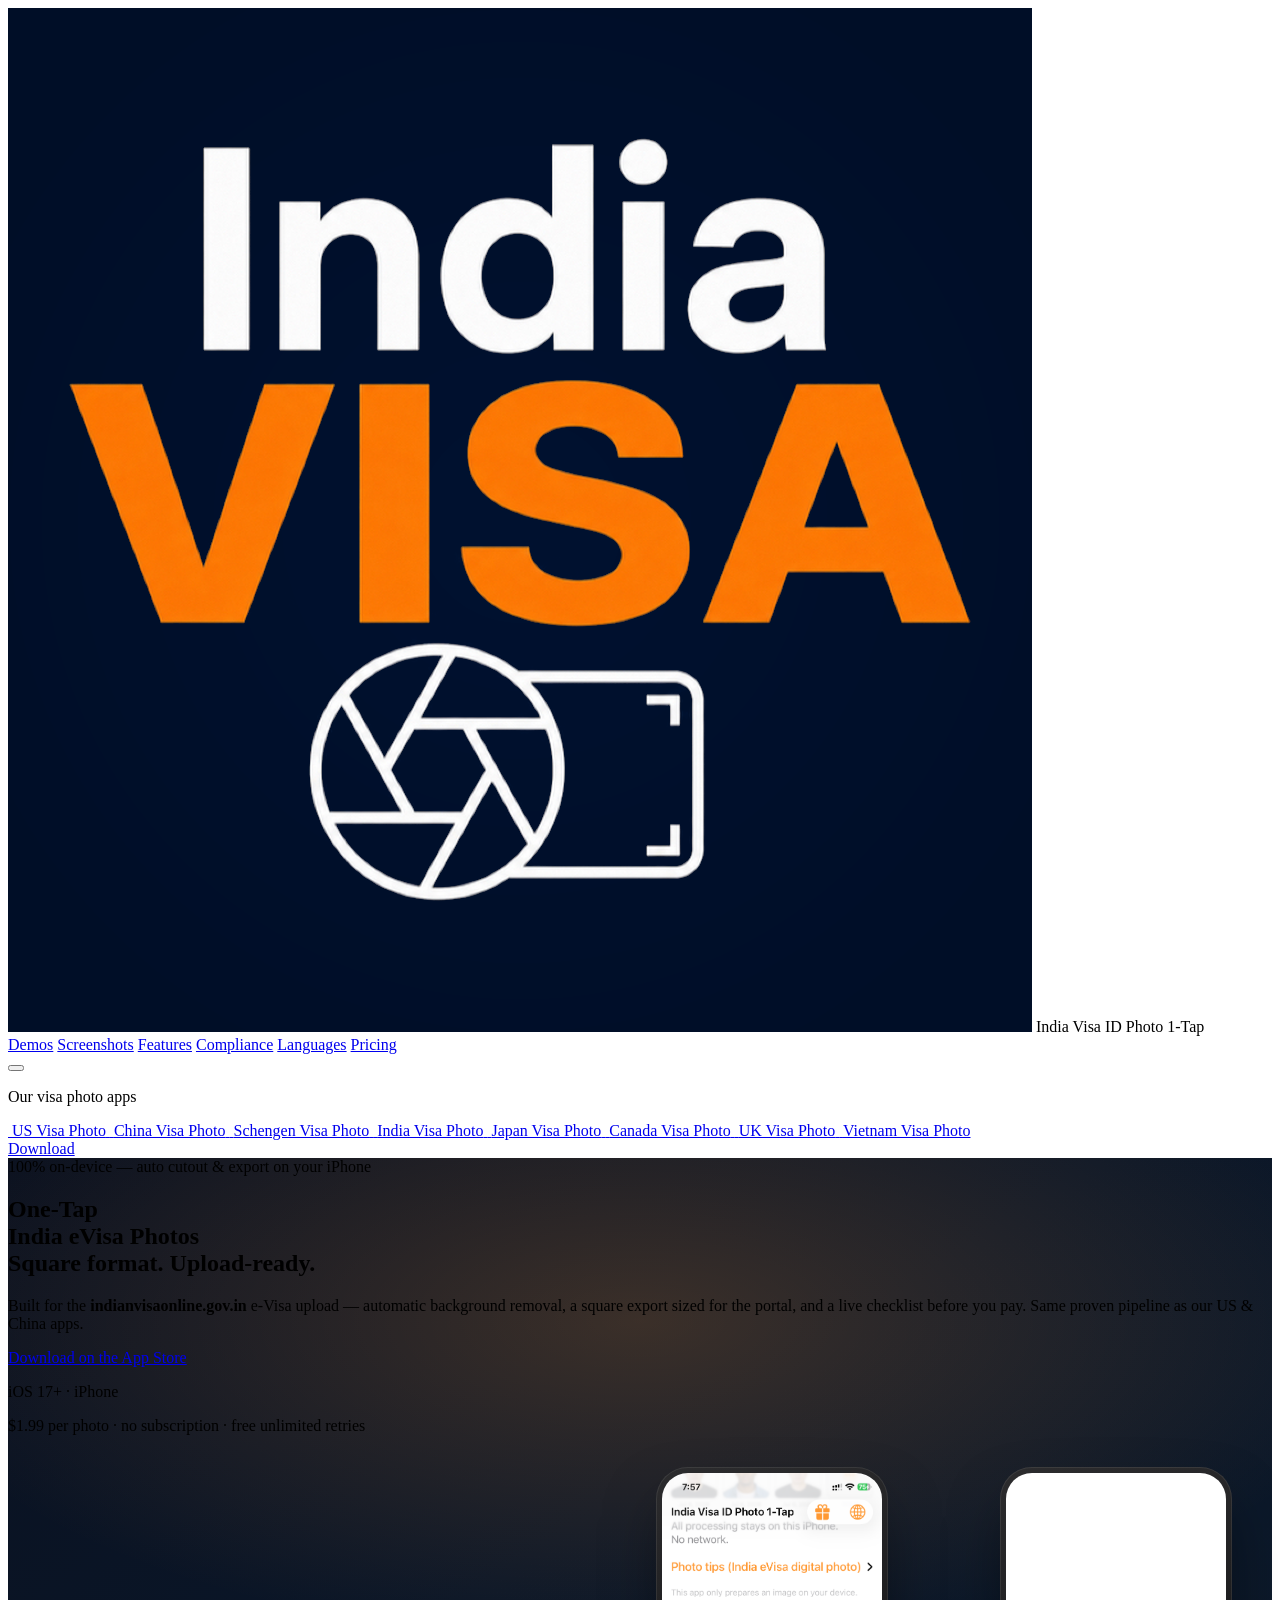
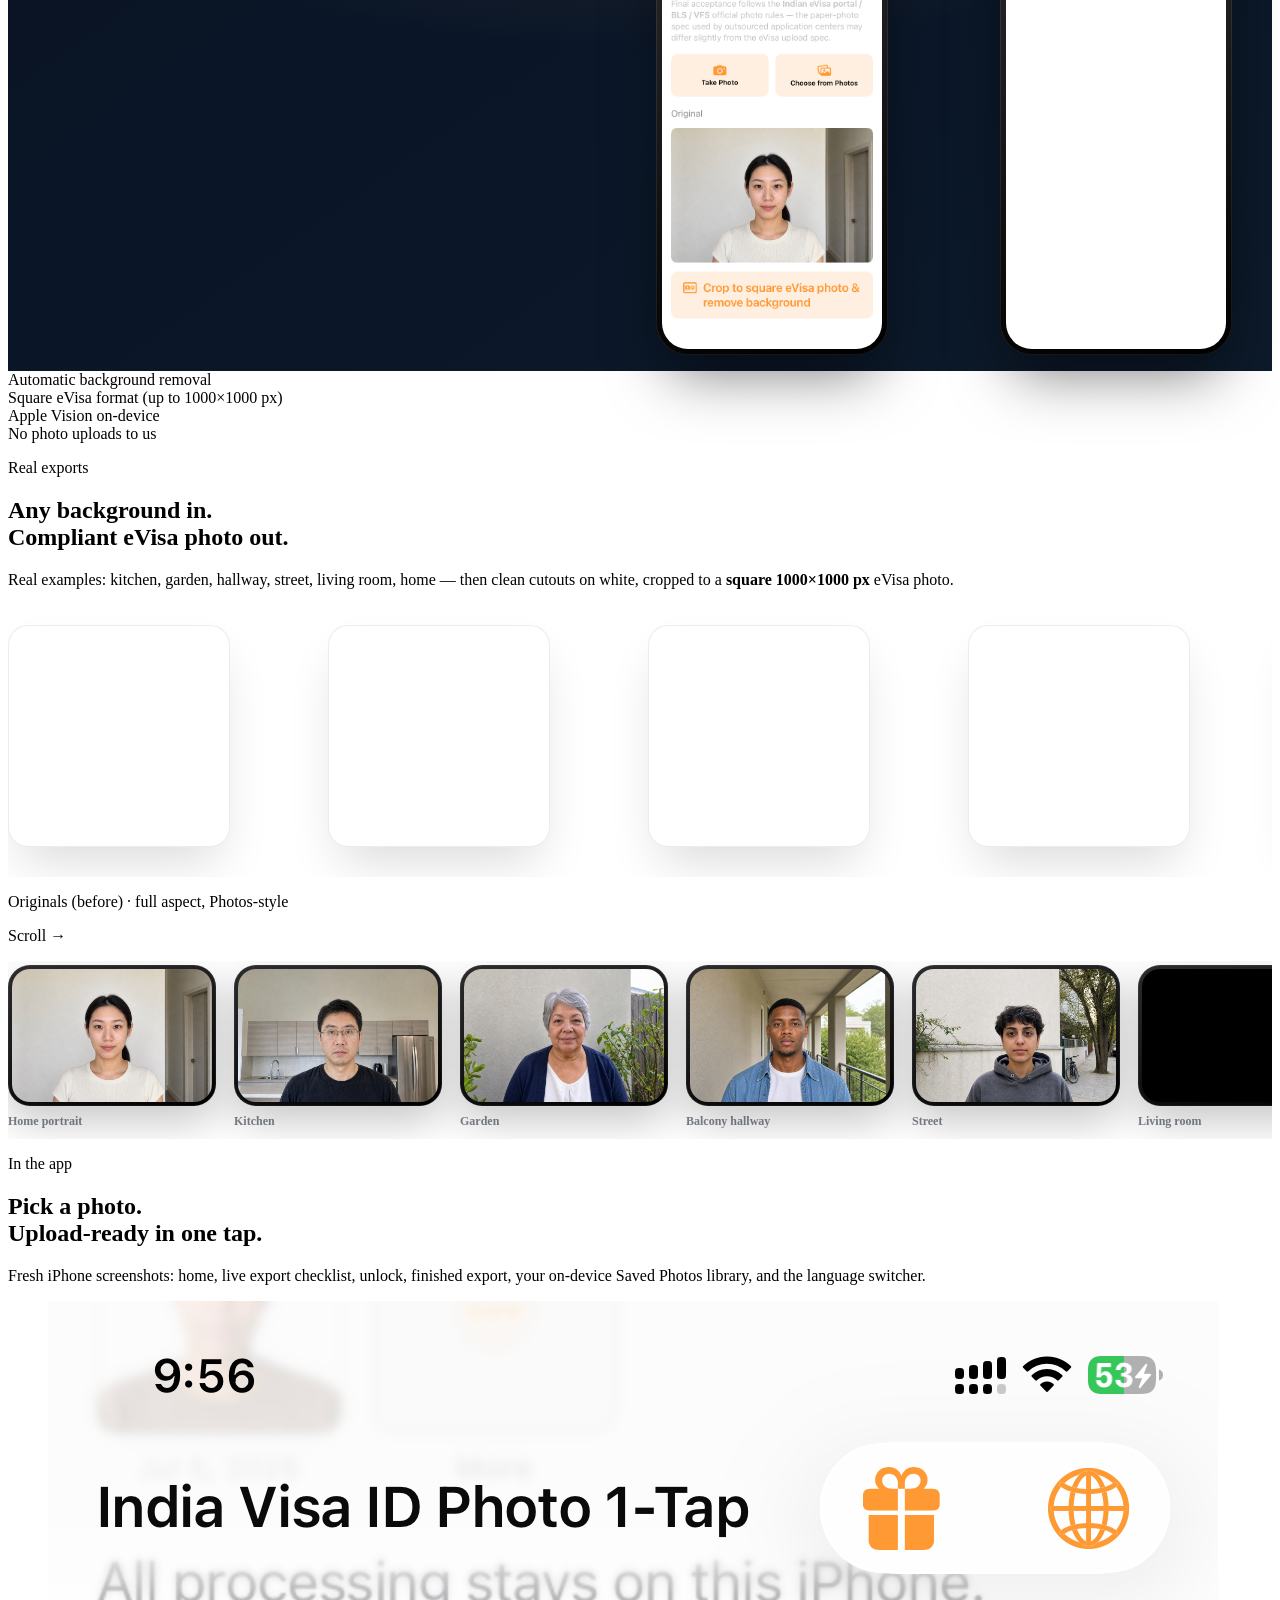
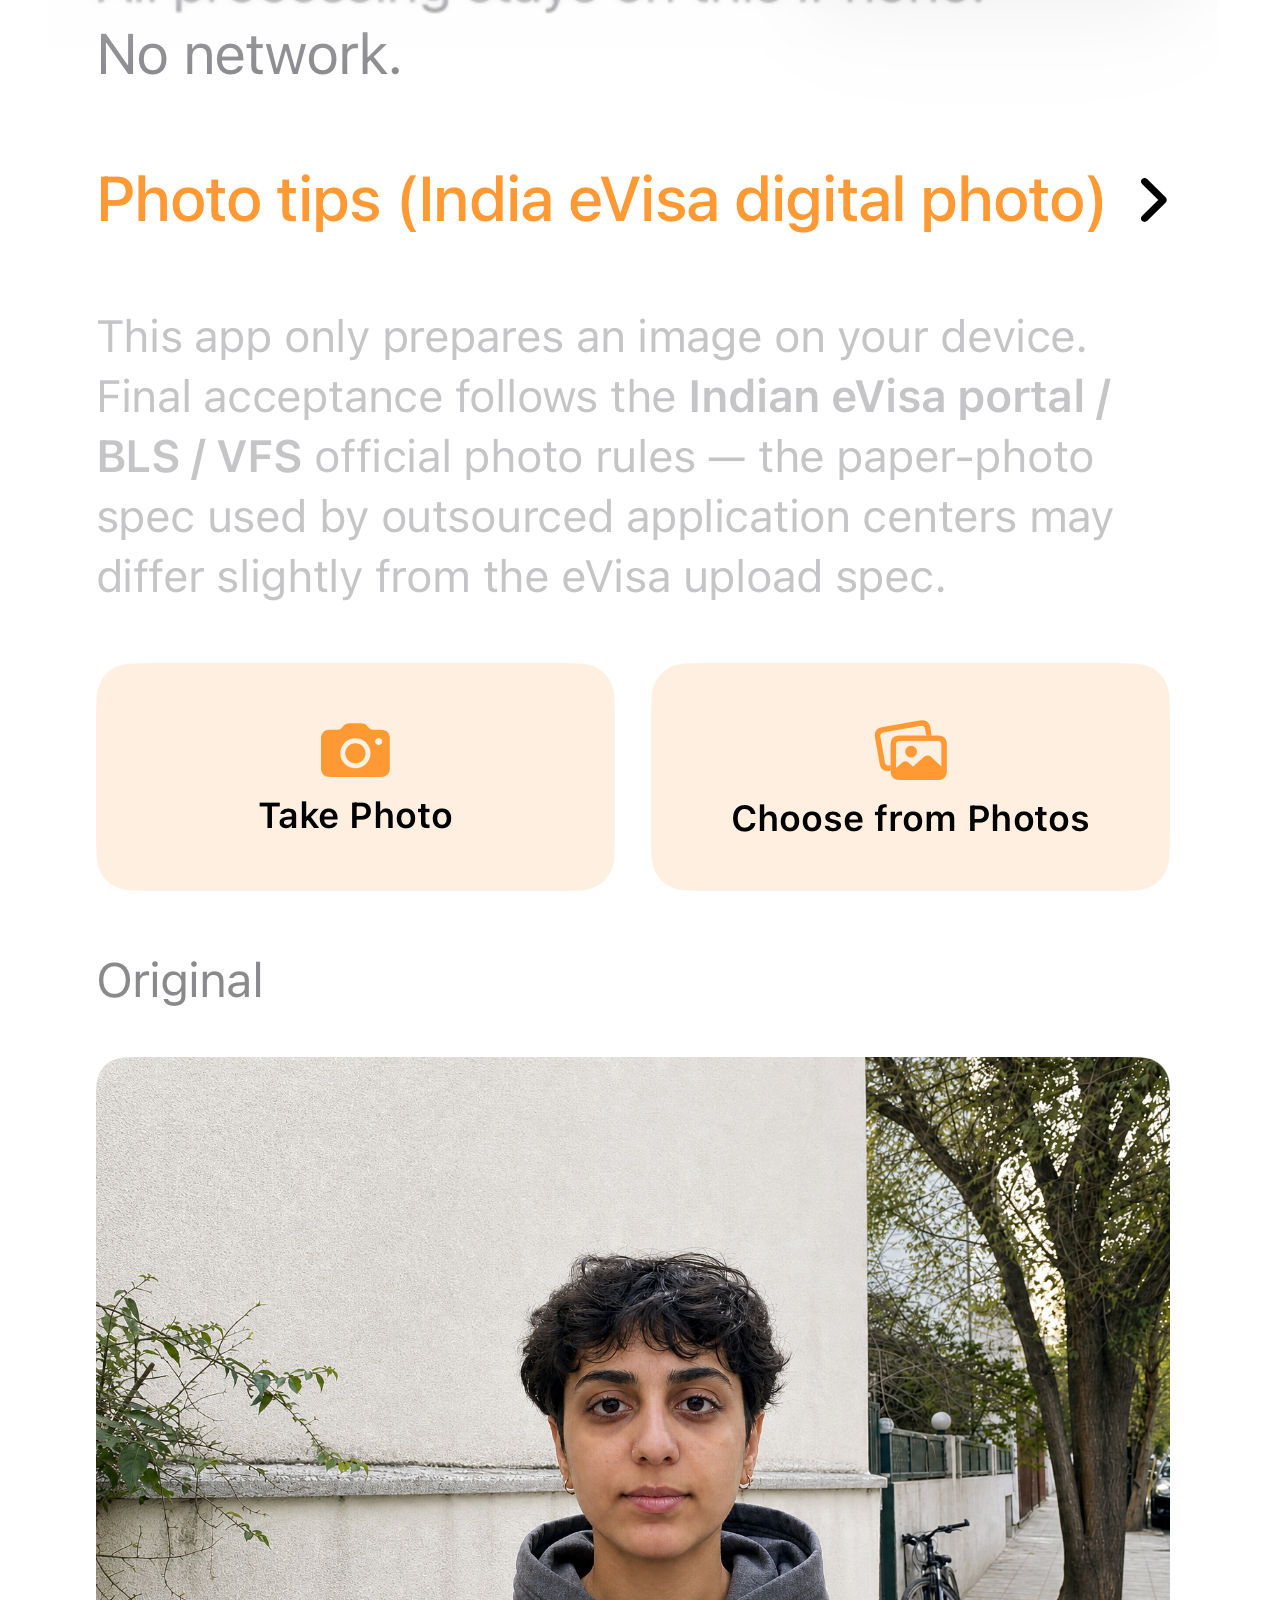
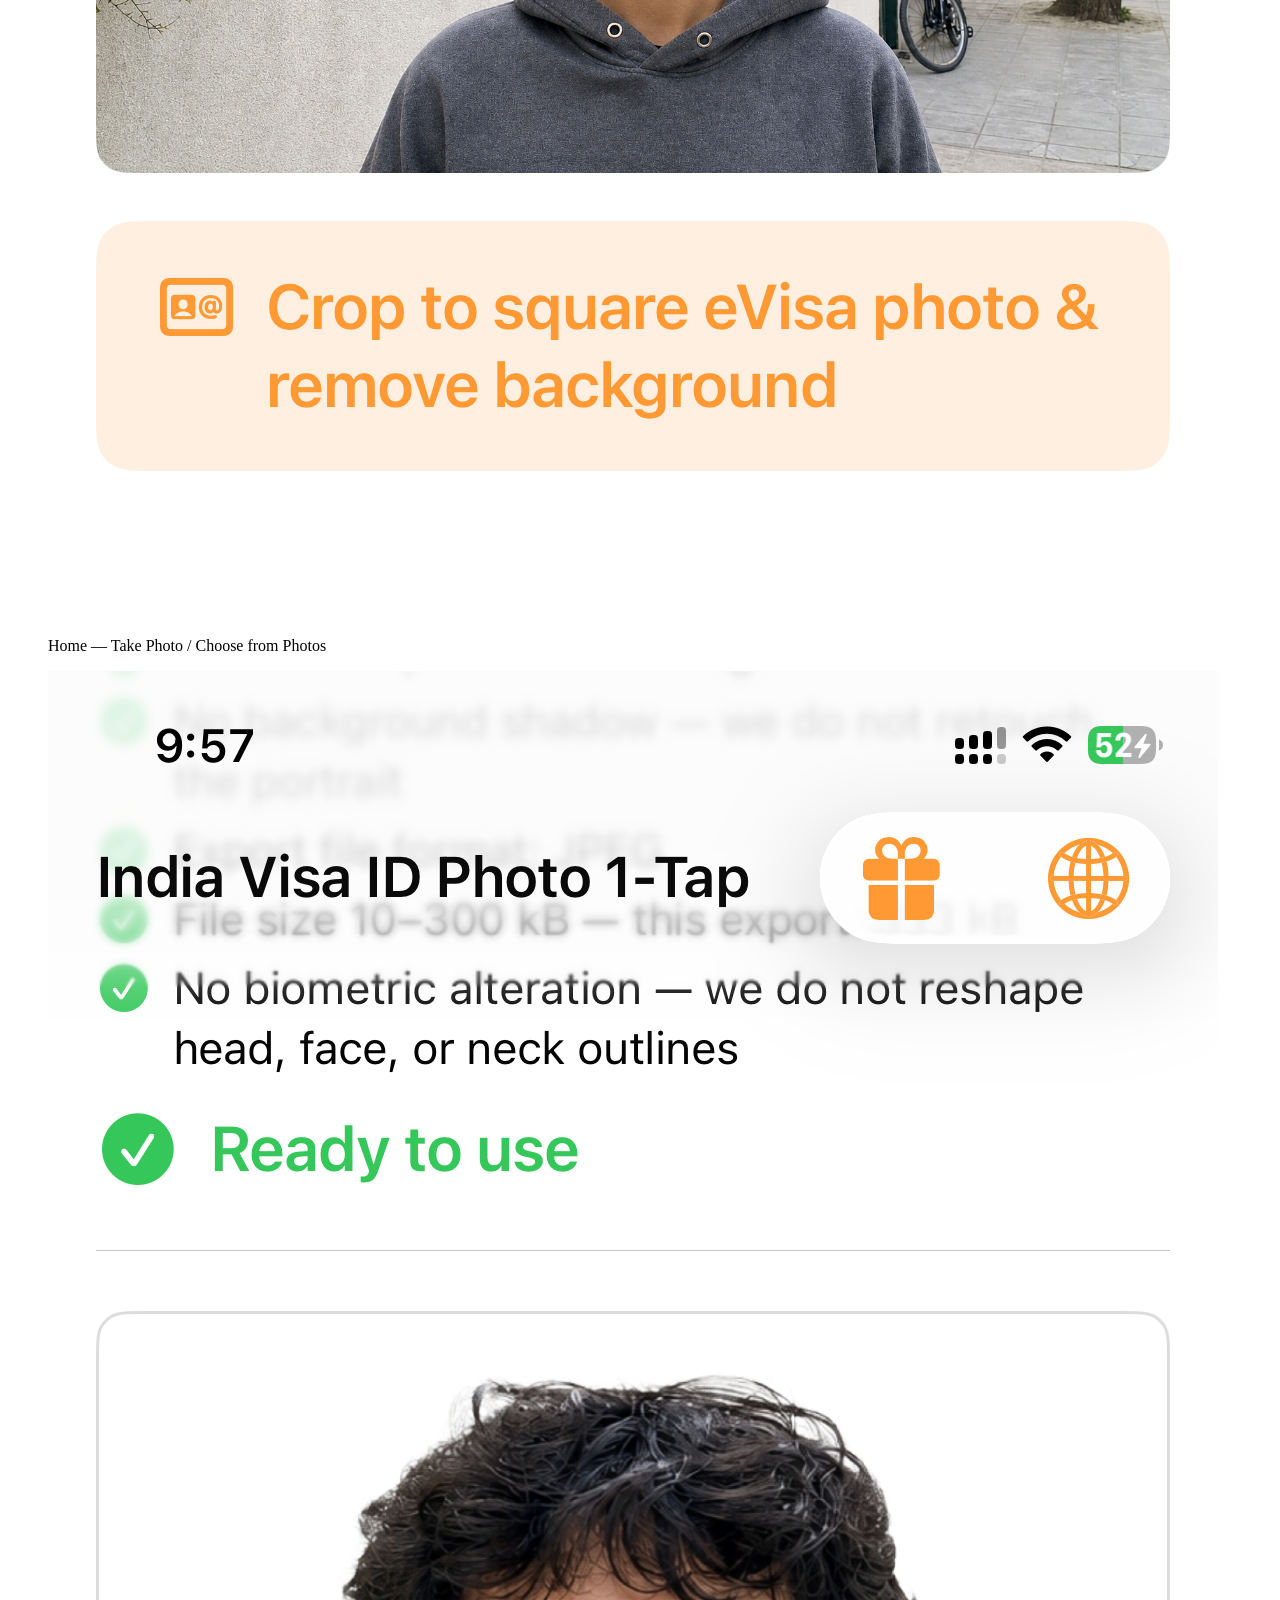
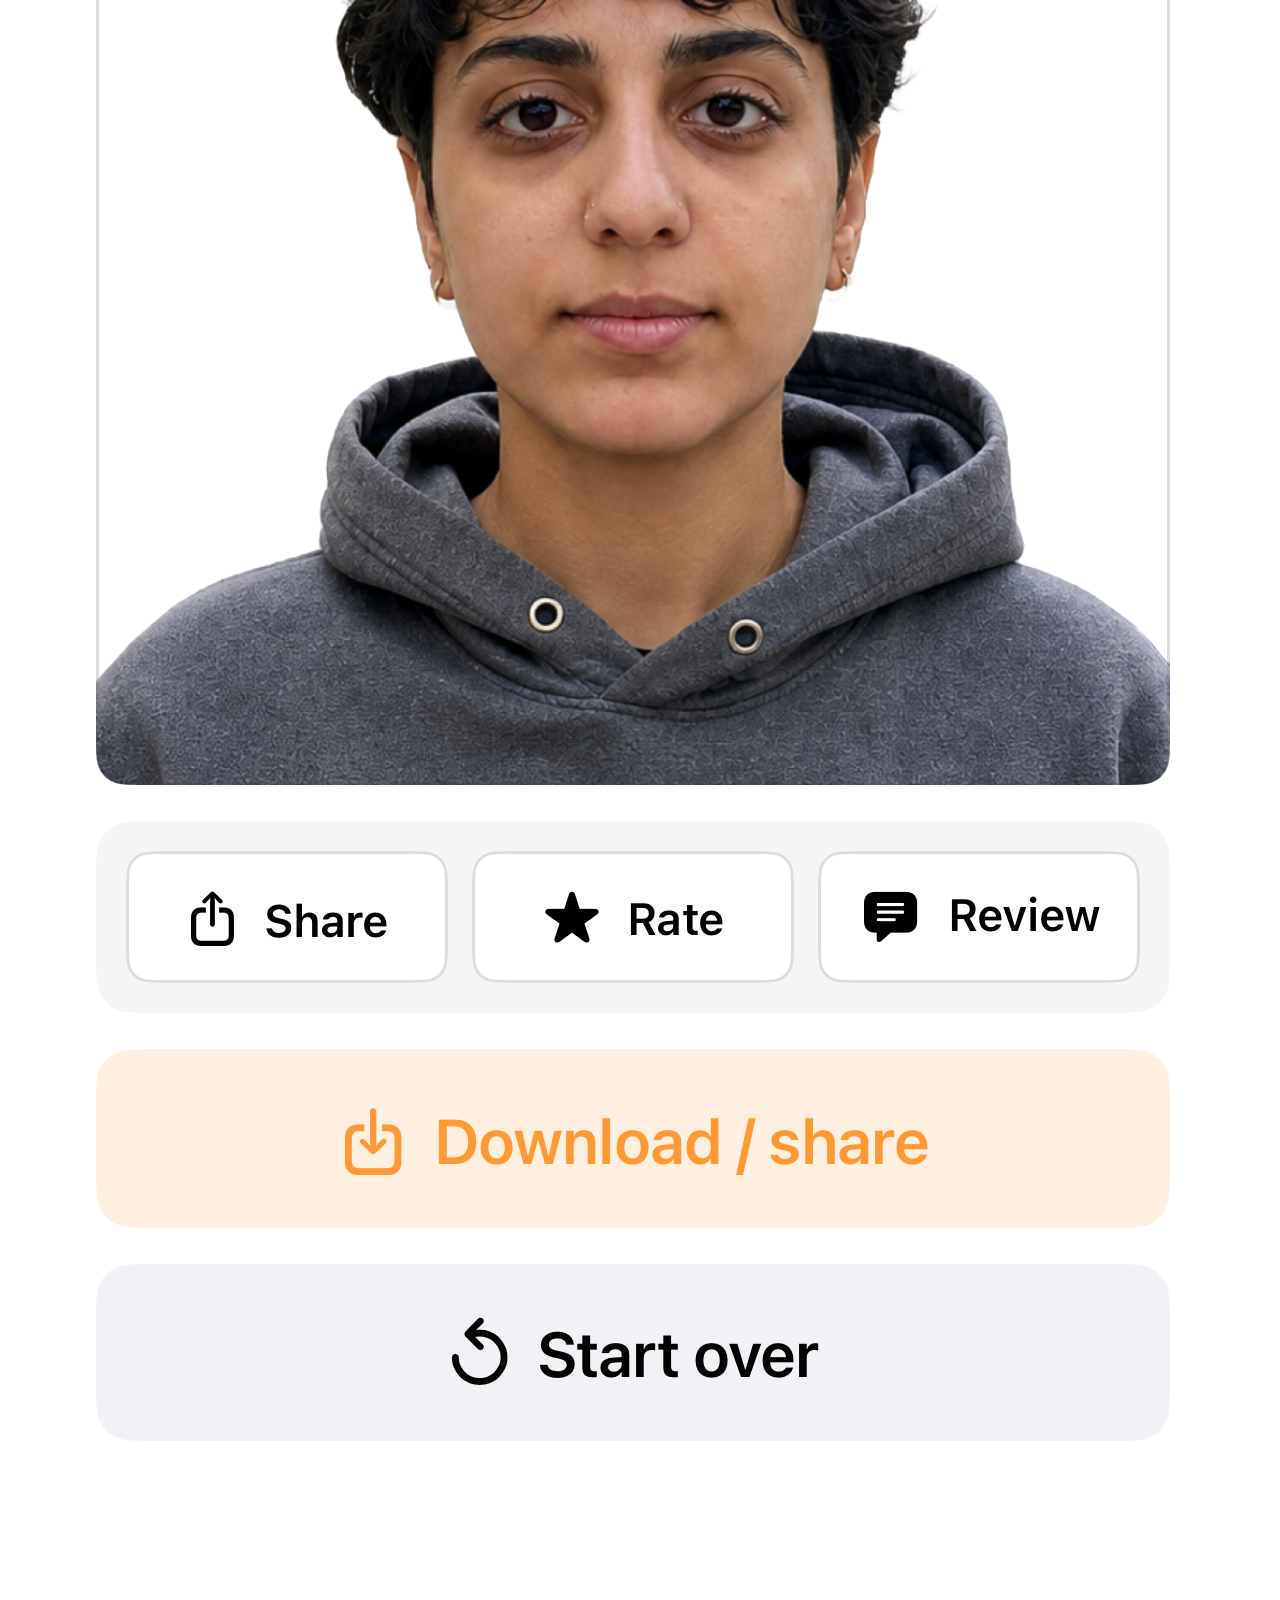
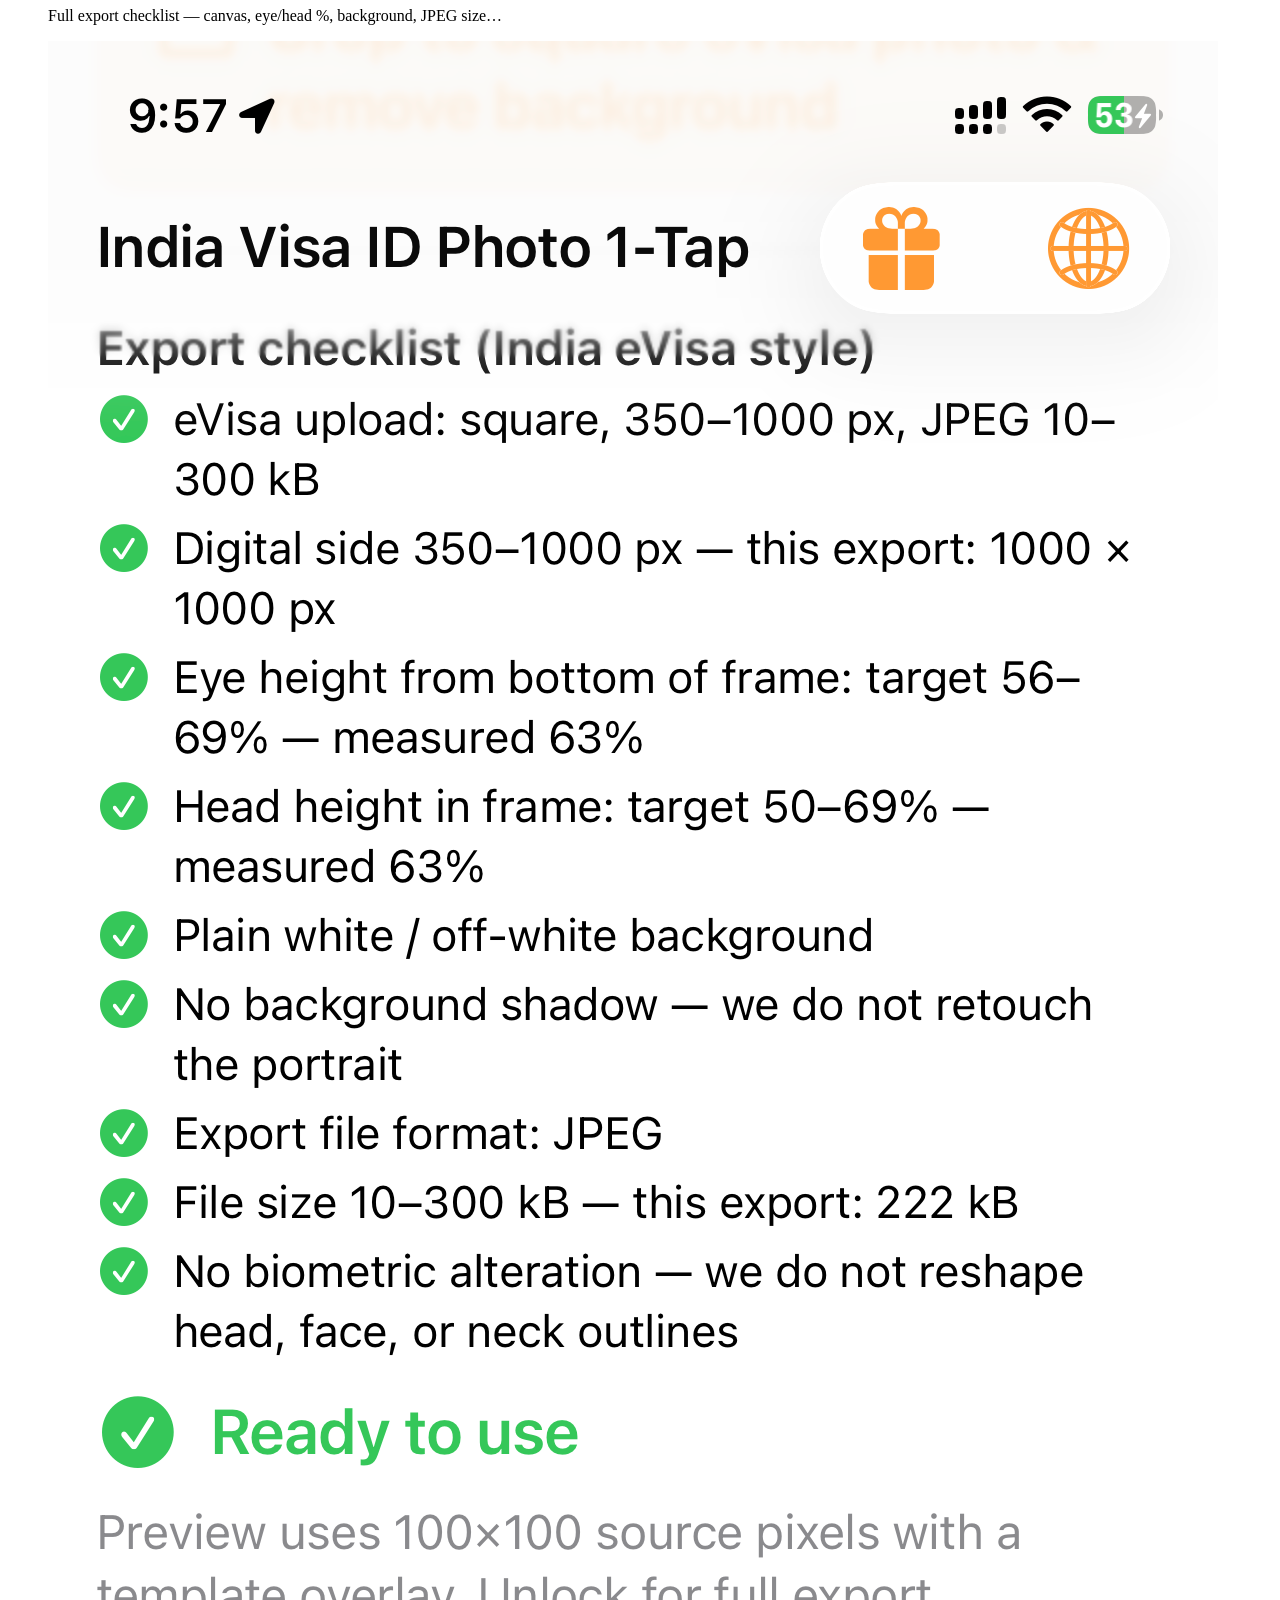
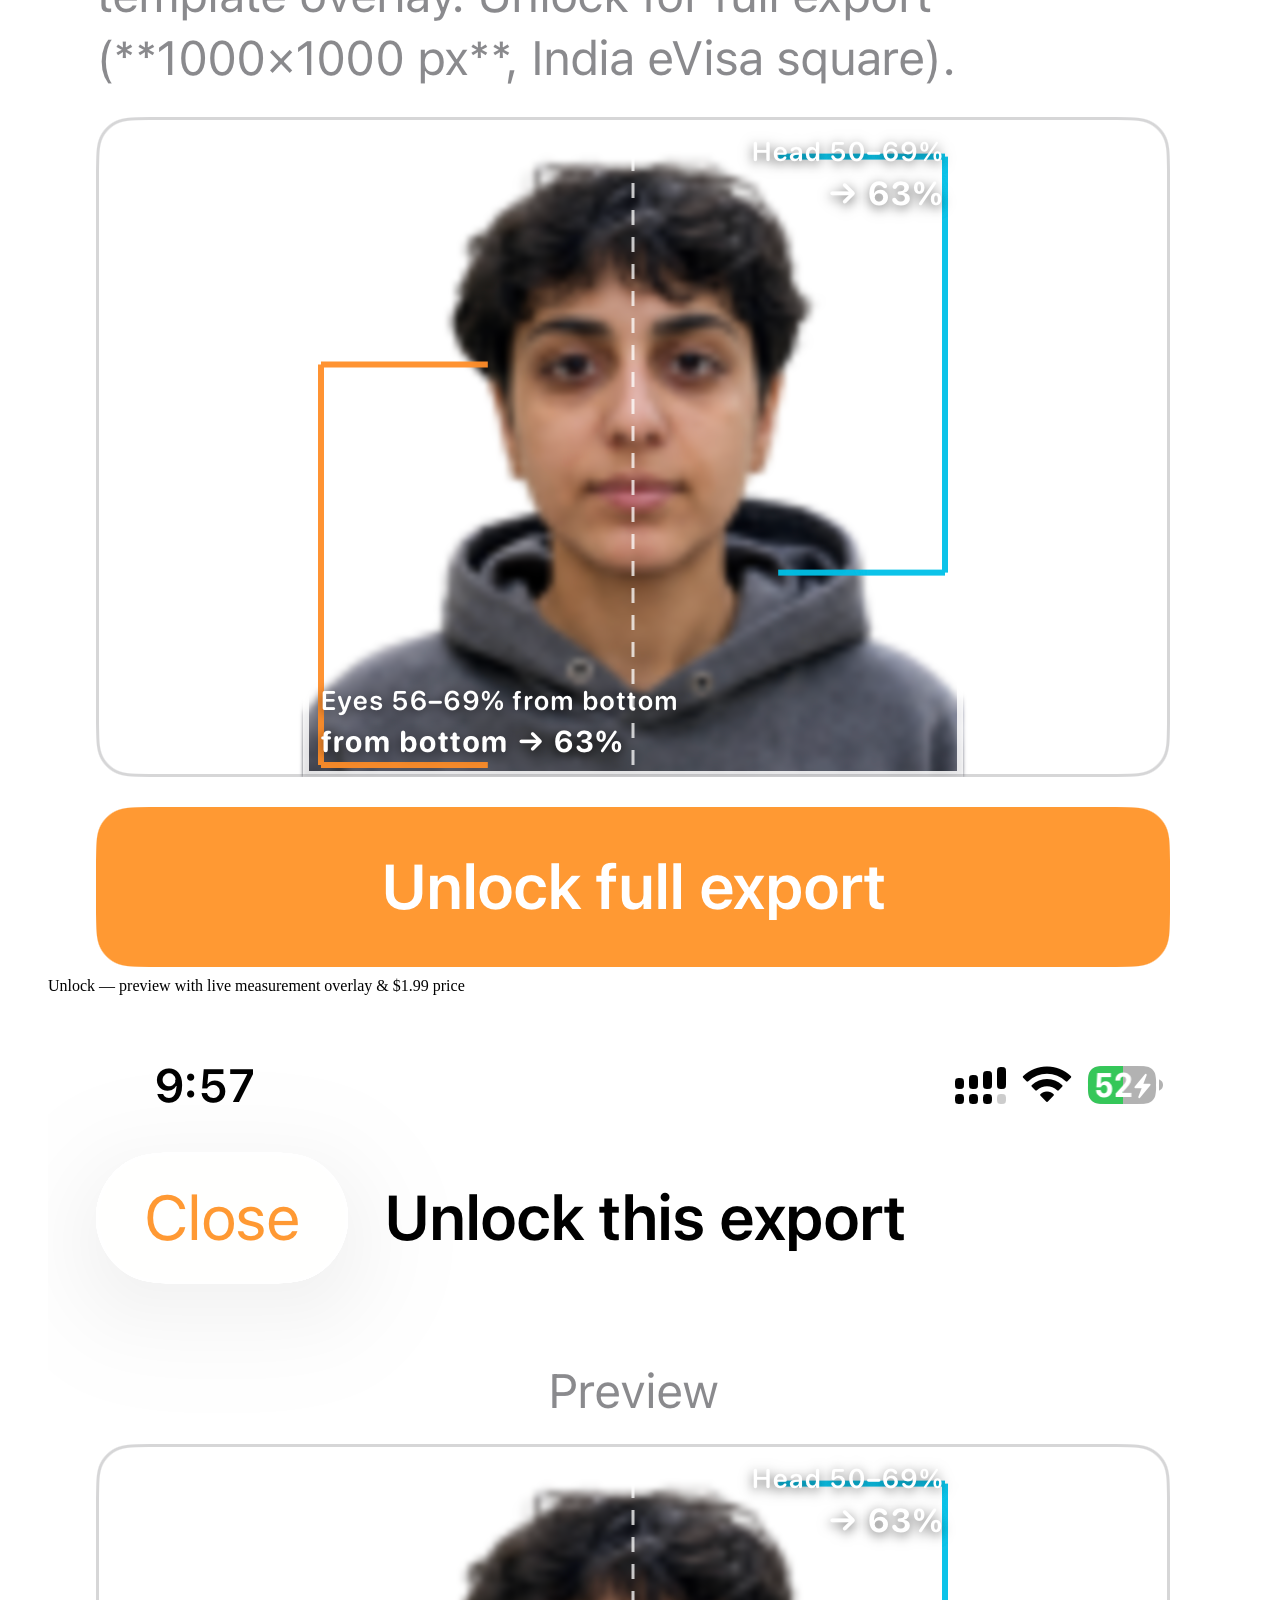
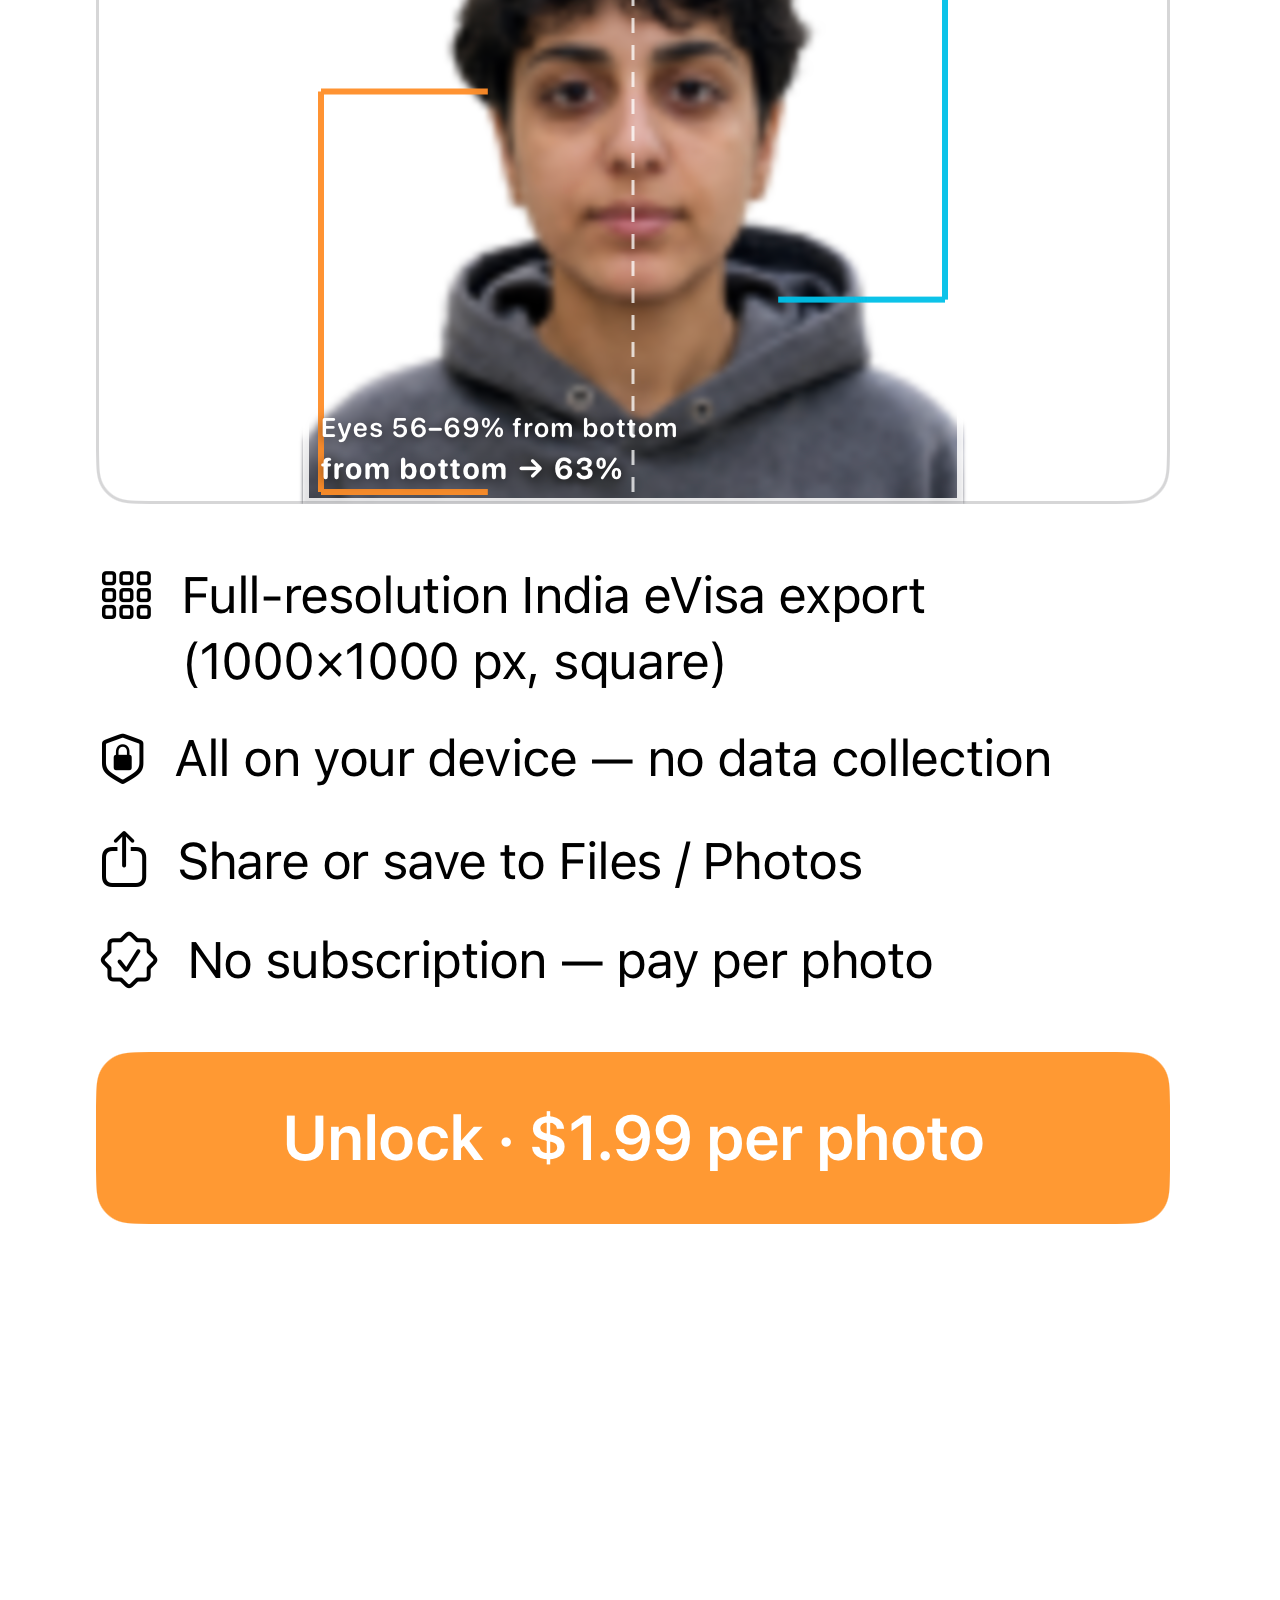
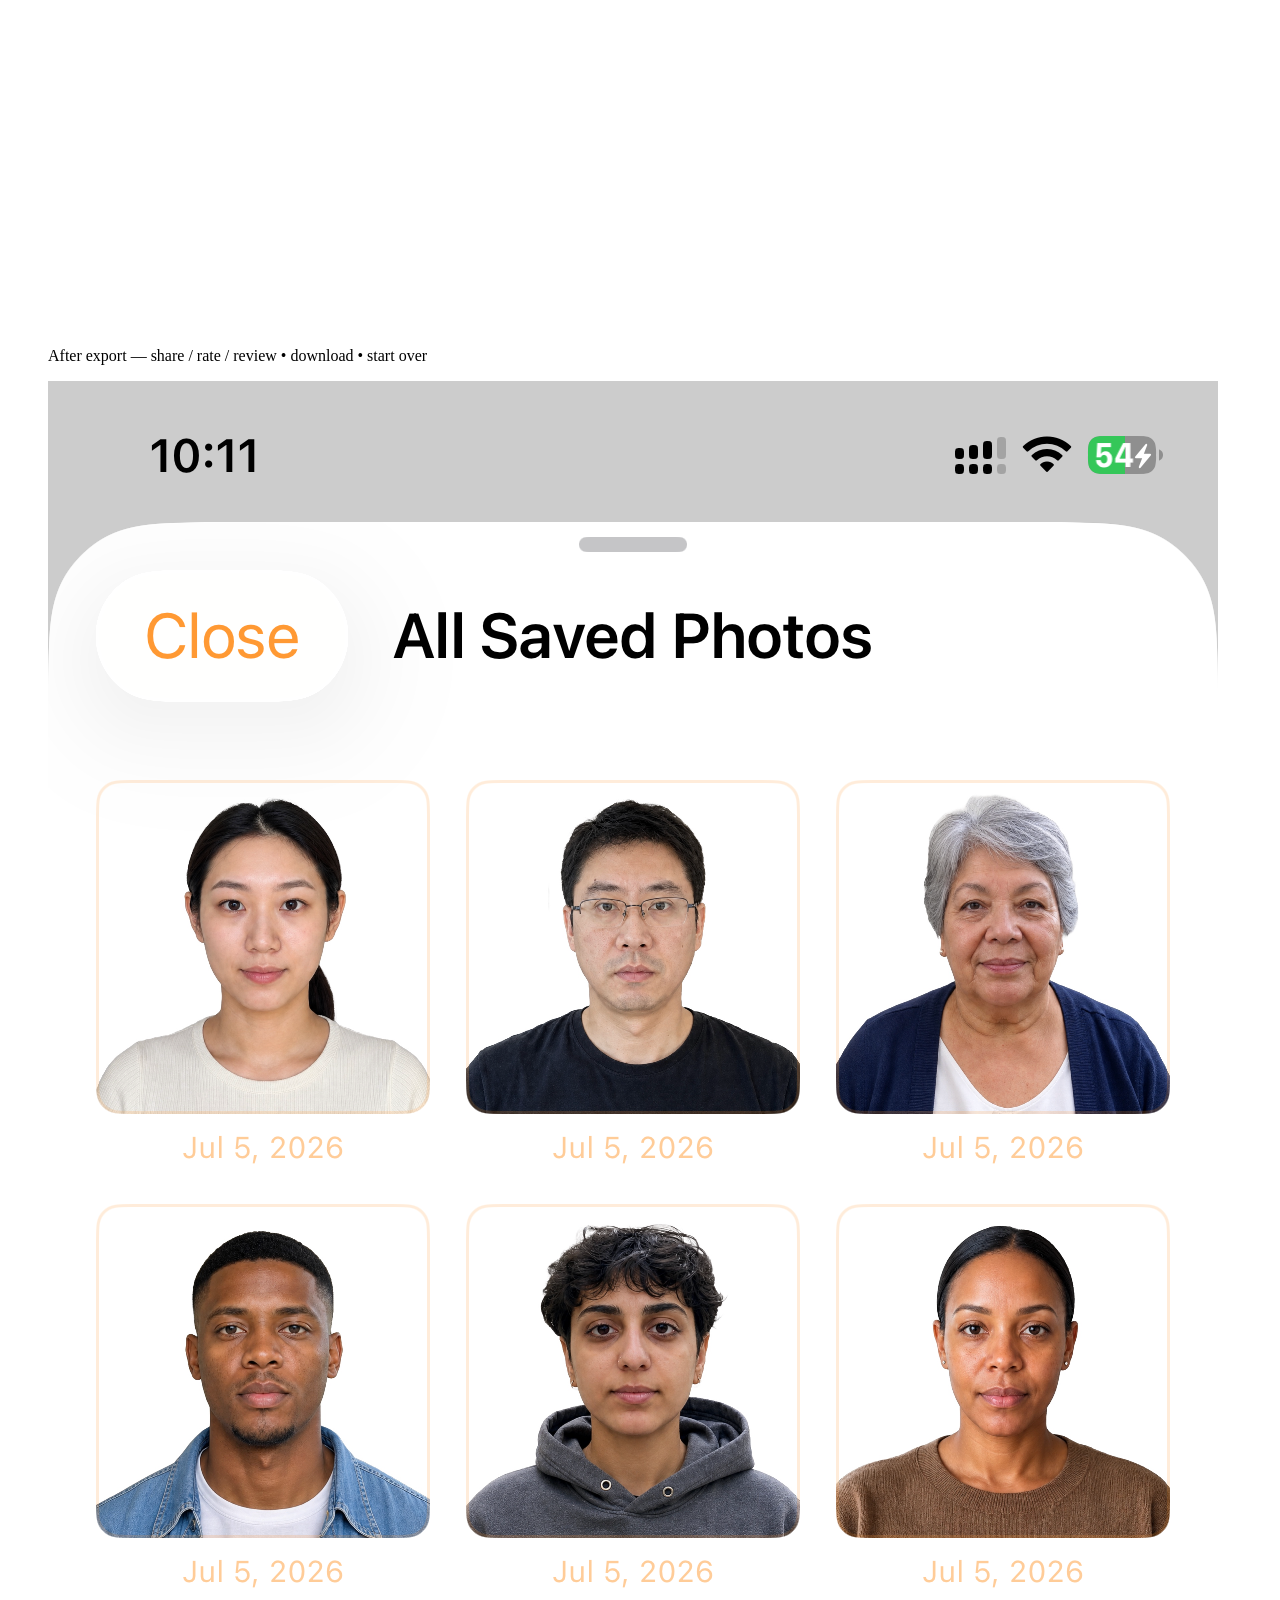
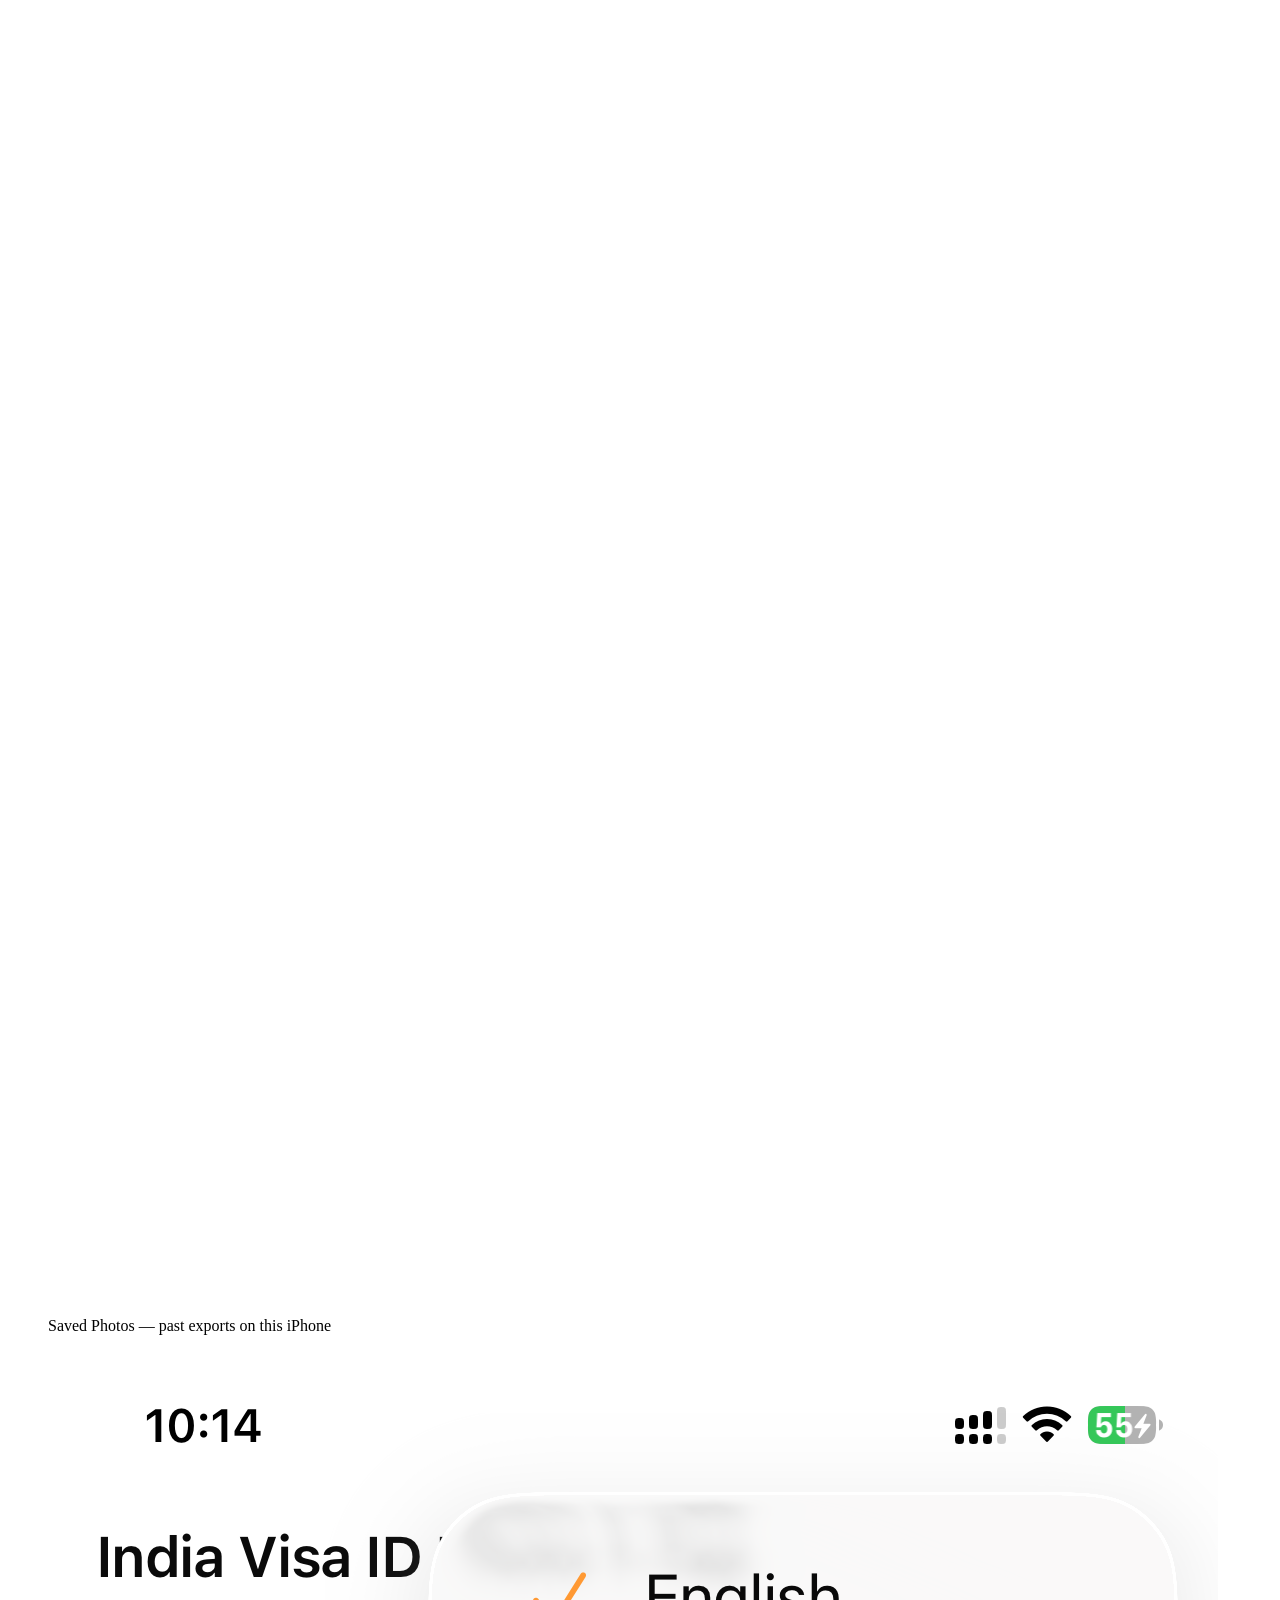
==== index.html @ d7bdbe87 "Hero: finalize before/after as two matching real device screenshots; results wall single row Matches" ====
<!DOCTYPE html>
<html lang="en">
<head>
    <meta charset="UTF-8">
    <meta name="viewport" content="width=device-width, initial-scale=1.0">
    <title>India Visa ID Photo 1-Tap — eVisa digital photo, one tap, on-device</title>
    <meta name="description" content="Turn any portrait into a compliant India eVisa digital photo: automatic background removal, square 1000×1000 px export, and on-device privacy. For iPhone.">
    <link rel="canonical" href="https://india.visaphoto1tap.com/">
    <link rel="icon" type="image/png" href="AppIcon.png">
    <link rel="apple-touch-icon" href="AppIcon.png">
    <meta name="theme-color" content="#ff9933">
    <meta property="og:type" content="website">
    <meta property="og:url" content="https://india.visaphoto1tap.com/">
    <meta property="og:title" content="India Visa ID Photo 1-Tap — eVisa digital photo, one tap, on-device">
    <meta property="og:description" content="Turn any portrait into a compliant India eVisa digital photo: automatic background removal, square 1000×1000 px export, and on-device privacy. For iPhone.">
    <meta property="og:image" content="https://india.visaphoto1tap.com/AppIcon.png">
    <meta property="og:image:width" content="1024">
    <meta property="og:image:height" content="1024">
    <meta name="twitter:card" content="summary_large_image">
    <meta name="twitter:title" content="India Visa ID Photo 1-Tap — eVisa digital photo, one tap, on-device">
    <meta name="twitter:description" content="Turn any portrait into a compliant India eVisa digital photo: automatic background removal, square 1000×1000 px export, and on-device privacy. For iPhone.">
    <meta name="twitter:image" content="https://india.visaphoto1tap.com/AppIcon.png">
    <script type="application/ld+json">
{
  "@context": "https://schema.org",
  "@type": "SoftwareApplication",
  "name": "India Visa ID Photo 1-Tap",
  "url": "https://india.visaphoto1tap.com/",
  "image": "https://india.visaphoto1tap.com/AppIcon.png",
  "description": "Turn any portrait into a compliant India eVisa digital photo: automatic background removal, square 1000×1000 px export, and on-device privacy. For iPhone.",
  "operatingSystem": "iOS 17.0 or later",
  "applicationCategory": "PhotographyApplication",
  "offers": {
    "@type": "Offer",
    "price": "1.99",
    "priceCurrency": "USD"
  },
  "downloadUrl": "https://apps.apple.com/app/id6787617860"
}
    </script>
    <script src="https://cdn.tailwindcss.com"></script>
    <script src="https://unpkg.com/lucide@latest"></script>
    <script>
        tailwind.config = {
            theme: {
                extend: {
                    colors: {
                        brand: '#ff9933',
                        'brand-dark': '#e07f1a',
                        navy: '#0a1628',
                    },
                    fontFamily: {
                        sans: ['-apple-system', 'BlinkMacSystemFont', '"SF Pro Display"', '"Segoe UI"', 'Roboto', 'Helvetica', 'Arial', 'sans-serif'],
                    },
                }
            }
        }
    </script>
    <style>
        .gradient-hero {
            background: radial-gradient(ellipse 120% 80% at 50% 20%, rgba(255, 153, 51, 0.20) 0%, transparent 50%),
                linear-gradient(145deg, #0a1120 0%, #0a1628 45%, #0d1a2a 100%);
        }
        .card-hover {
            transition: transform 0.2s ease, box-shadow 0.2s ease;
        }
        .card-hover:hover {
            transform: translateY(-4px);
            box-shadow: 0 20px 40px rgba(0, 0, 0, 0.08);
        }
        @keyframes complianceRowIn {
            from { opacity: 0; transform: translateY(8px); }
            to { opacity: 1; transform: translateY(0); }
        }
        .compliance-row {
            opacity: 0;
            animation: complianceRowIn 0.5s ease forwards;
        }
        .compliance-row:nth-child(1) { animation-delay: 0.05s; }
        .compliance-row:nth-child(2) { animation-delay: 0.12s; }
        .compliance-row:nth-child(3) { animation-delay: 0.19s; }
        .compliance-row:nth-child(4) { animation-delay: 0.26s; }
        .compliance-row:nth-child(5) { animation-delay: 0.33s; }
        .compliance-row:nth-child(6) { animation-delay: 0.40s; }
        .mock-phone {
            width: min(280px, 70vw);
            border-radius: 2.5rem;
            background: linear-gradient(165deg, #101a2c 0%, #0a1628 100%);
            padding: 14px;
            box-shadow: 0 30px 60px -12px rgba(10, 22, 40, 0.35), inset 0 0 0 1px rgba(255,255,255,0.06);
        }
        .mock-screen {
            background: #fff;
            border-radius: 1.75rem;
            overflow: hidden;
            aspect-ratio: 1 / 1;
            position: relative;
        }
        .mock-notch {
            position: absolute;
            top: 8px; left: 50%; transform: translateX(-50%);
            width: 34%; height: 18px;
            background: #0a1628;
            border-radius: 999px;
        }
        .demo-wall-img {
            width: 100%;
            max-width: 280px;
            margin-left: auto;
            margin-right: auto;
            height: auto;
            display: block;
            object-fit: contain;
            object-position: center center;
            border-radius: 1.25rem;
            box-shadow: 0 25px 50px -12px rgba(0, 0, 0, 0.15);
            border: 1px solid rgba(15, 23, 42, 0.08);
            background: #fff;
        }
        .demo-film {
            display: flex;
            gap: 18px;
            overflow-x: auto;
            padding: 4px 2px 10px;
            scroll-snap-type: x mandatory;
            -webkit-overflow-scrolling: touch;
        }
        .demo-film::-webkit-scrollbar { height: 8px; }
        .demo-film::-webkit-scrollbar-thumb { background: rgba(15, 23, 42, 0.16); border-radius: 999px; }
        .demo-film-item--original {
            flex: 0 0 auto;
            scroll-snap-align: start;
            width: auto;
        }
        .demo-film-original-wrap {
            width: min(200px, 52vw);
            border-radius: 22px;
            overflow: hidden;
            background: linear-gradient(165deg, #2c2c2e 0%, #1c1c1e 40%, #000 100%);
            box-shadow:
                0 16px 40px rgba(0, 0, 0, 0.22),
                inset 0 0 0 1px rgba(255, 255, 255, 0.06);
            padding: 4px;
        }
        .demo-film-thumb-original {
            width: 100%;
            height: auto;
            max-height: min(340px, 58vh);
            display: block;
            object-fit: contain;
            object-position: center center;
            border-radius: 18px;
            background: #000;
        }
        .demo-film-label {
            margin-top: 8px;
            font-size: 12px;
            font-weight: 700;
            color: rgba(15, 23, 42, 0.55);
        }
        /* Hero before -> after visual: two matching device screens, same treatment */
        .hero-visual {
            display: flex;
            align-items: center;
            justify-content: center;
            gap: clamp(6px, 1.5vw, 16px);
        }
        @media (min-width: 768px) { .hero-visual { justify-content: flex-end; } }
        .hero-before { position: relative; flex: 0 0 auto; }
        /* Animated arrow */
        @keyframes heroArrowNudge {
            0%, 100% { transform: translateX(0); }
            50% { transform: translateX(5px); }
        }
        .hero-arrow {
            flex: 0 0 auto;
            color: #22d3ee;
            animation: heroArrowNudge 1.6s ease-in-out infinite;
        }
        .hero-arrow svg { width: clamp(20px, 4vw, 30px); height: clamp(20px, 4vw, 30px); }
        /* Both before and after use the same device-screen treatment */
        .hero-after { position: relative; flex: 0 0 auto; }
        .hero-phone {
            width: clamp(150px, 38vw, 220px);
            border-radius: 32px;
            padding: 6px;
            background: linear-gradient(165deg, #2c2c2e 0%, #1c1c1e 40%, #000 100%);
            box-shadow:
                0 30px 60px -12px rgba(0, 0, 0, 0.5),
                inset 0 0 0 1px rgba(255, 255, 255, 0.08);
        }
        .hero-phone img {
            width: 100%;
            height: auto;
            display: block;
            border-radius: 26px;
            background: #fff;
        }
        /* Before/After pills */
        .hero-pill {
            position: absolute;
            top: 8px;
            left: 8px;
            font-size: 10px;
            font-weight: 800;
            letter-spacing: 0.04em;
            text-transform: uppercase;
            padding: 3px 8px;
            border-radius: 999px;
            background: rgba(10, 22, 40, 0.55);
            color: #fff;
            backdrop-filter: blur(4px);
        }
        /* Demo wall: single-row scrollable results strip */
        .demo-wall-row {
            display: flex;
            gap: 20px;
            overflow-x: auto;
            padding: 4px 2px 14px;
            scroll-snap-type: x mandatory;
            -webkit-overflow-scrolling: touch;
        }
        .demo-wall-row::-webkit-scrollbar { height: 8px; }
        .demo-wall-row::-webkit-scrollbar-thumb { background: rgba(15, 23, 42, 0.16); border-radius: 999px; }
        .demo-wall-item { flex: 0 0 auto; scroll-snap-align: start; width: min(220px, 56vw); }
    </style>
</head>
<body class="bg-white text-gray-900 font-sans antialiased">

    <nav class="sticky top-0 z-50 bg-white/80 backdrop-blur-lg border-b border-gray-100">
        <div class="max-w-6xl mx-auto px-6 h-14 flex items-center justify-between">
            <div class="flex items-center gap-3">
                <img src="AppIcon.png" alt="India Visa ID Photo 1-Tap" class="w-8 h-8 rounded-lg" width="1024" height="1024" decoding="async">
                <span class="font-semibold text-gray-900 tracking-tight">India Visa ID Photo 1-Tap</span>
            </div>
            <div class="flex items-center gap-6 text-sm">
                <a href="#demos" class="text-gray-500 hover:text-gray-900 transition hidden sm:block">Demos</a>
                <a href="#app" class="text-gray-500 hover:text-gray-900 transition hidden sm:block">Screenshots</a>
                <a href="#features" class="text-gray-500 hover:text-gray-900 transition hidden sm:block">Features</a>
                <a href="#compliance-checklist" class="text-gray-500 hover:text-gray-900 transition hidden sm:block">Compliance</a>
                <a href="#languages" class="text-gray-500 hover:text-gray-900 transition hidden sm:block">Languages</a>
                <a href="#pricing" class="text-gray-500 hover:text-gray-900 transition hidden sm:block">Pricing</a>
                <div class="relative">
            <button type="button" id="app-switcher-btn" aria-haspopup="true" aria-expanded="false" aria-label="Other visa photo apps" class="p-2 -m-2 rounded-lg text-gray-500 hover:text-gray-900 hover:bg-gray-100 transition">
                <i data-lucide="menu" class="w-5 h-5"></i>
            </button>
            <div id="app-switcher-menu" class="hidden fixed right-4 top-16 w-72 max-w-[calc(100vw-2rem)] bg-white rounded-2xl shadow-2xl border border-gray-100 py-2 z-50 text-left">
                <p class="px-4 py-2 text-xs font-semibold text-gray-400 uppercase tracking-wider">Our visa photo apps</p>
            <a href="https://us.visaphoto1tap.com/" class="flex items-center gap-3 px-4 py-2.5 hover:bg-gray-50 transition">
                <img src="https://us.visaphoto1tap.com/AppIcon.png" alt="" class="w-8 h-8 rounded-lg flex-shrink-0">
                <span class="text-sm font-medium text-gray-800">US Visa Photo</span>
            </a>
            <a href="https://china.visaphoto1tap.com/" class="flex items-center gap-3 px-4 py-2.5 hover:bg-gray-50 transition">
                <img src="https://china.visaphoto1tap.com/AppIcon.png" alt="" class="w-8 h-8 rounded-lg flex-shrink-0">
                <span class="text-sm font-medium text-gray-800">China Visa Photo</span>
            </a>
            <a href="https://schengen.visaphoto1tap.com/" class="flex items-center gap-3 px-4 py-2.5 hover:bg-gray-50 transition">
                <img src="https://schengen.visaphoto1tap.com/AppIcon.png" alt="" class="w-8 h-8 rounded-lg flex-shrink-0">
                <span class="text-sm font-medium text-gray-800">Schengen Visa Photo</span>
            </a>
            <a href="https://india.visaphoto1tap.com/" class="flex items-center gap-3 px-4 py-2.5 bg-gray-50">
                <img src="https://india.visaphoto1tap.com/AppIcon.png" alt="" class="w-8 h-8 rounded-lg flex-shrink-0">
                <span class="text-sm font-semibold text-gray-900">India Visa Photo</span>
                <i data-lucide="check" class="w-4 h-4 text-emerald-500 ml-auto flex-shrink-0"></i>
            </a>
            <a href="https://japan.visaphoto1tap.com/" class="flex items-center gap-3 px-4 py-2.5 hover:bg-gray-50 transition">
                <img src="https://japan.visaphoto1tap.com/AppIcon.png" alt="" class="w-8 h-8 rounded-lg flex-shrink-0">
                <span class="text-sm font-medium text-gray-800">Japan Visa Photo</span>
            </a>
            <a href="https://canada.visaphoto1tap.com/" class="flex items-center gap-3 px-4 py-2.5 hover:bg-gray-50 transition">
                <img src="https://canada.visaphoto1tap.com/AppIcon.png" alt="" class="w-8 h-8 rounded-lg flex-shrink-0">
                <span class="text-sm font-medium text-gray-800">Canada Visa Photo</span>
            </a>
            <a href="https://uk.visaphoto1tap.com/" class="flex items-center gap-3 px-4 py-2.5 hover:bg-gray-50 transition">
                <img src="https://uk.visaphoto1tap.com/AppIcon.png" alt="" class="w-8 h-8 rounded-lg flex-shrink-0">
                <span class="text-sm font-medium text-gray-800">UK Visa Photo</span>
            </a>
            <a href="https://vietnam.visaphoto1tap.com/" class="flex items-center gap-3 px-4 py-2.5 hover:bg-gray-50 transition">
                <img src="https://vietnam.visaphoto1tap.com/AppIcon.png" alt="" class="w-8 h-8 rounded-lg flex-shrink-0">
                <span class="text-sm font-medium text-gray-800">Vietnam Visa Photo</span>
            </a>
            </div>
        </div>
        <a href="https://apps.apple.com/app/id6787617860" target="_blank" rel="noopener noreferrer" class="bg-brand text-white px-4 py-1.5 rounded-full text-sm font-medium hover:bg-brand-dark transition">Download</a>
            </div>
        </div>
    </nav>

    <section class="gradient-hero text-white overflow-hidden">
        <div class="max-w-6xl mx-auto px-6 py-16 md:py-24">
            <div class="grid md:grid-cols-2 gap-12 md:gap-8 items-center">
                <!-- Copy -->
                <div class="text-center md:text-left">
                <div class="inline-flex items-center gap-2 bg-white/10 backdrop-blur rounded-full px-4 py-1.5 text-sm mb-8">
                    <i data-lucide="shield-check" class="w-4 h-4 text-emerald-400"></i>
                    <span class="text-gray-200">100% on-device — auto cutout &amp; export on your iPhone</span>
                </div>

                <h1 class="text-4xl sm:text-5xl md:text-6xl font-bold tracking-tight leading-tight mb-6">
                    <span class="text-white">One-Tap</span><br>
                    <span class="text-brand">India eVisa Photos</span><br>
                    <span class="text-gray-200 text-3xl sm:text-4xl md:text-5xl font-semibold">Square format. Upload-ready.</span>
                </h1>

                <p class="text-lg md:text-xl text-gray-300 max-w-xl mx-auto mb-10 leading-relaxed">
                    Built for the <strong class="text-white">indianvisaonline.gov.in</strong> e-Visa upload — automatic background removal, a square export sized for the portal, and a live checklist before you pay. Same proven pipeline as our US &amp; China apps.
                </p>

                <div id="download" class="flex flex-col sm:flex-row items-center justify-center gap-4">
                    <a href="https://apps.apple.com/app/id6787617860" target="_blank" rel="noopener noreferrer" class="inline-flex items-center gap-2 bg-white text-navy px-8 py-3.5 rounded-xl font-semibold hover:bg-gray-100 transition text-base">
                        <i data-lucide="download" class="w-5 h-5"></i>
                        Download on the App Store
                    </a>
                </div>
                <p class="text-gray-500 text-sm mt-4">iOS 17+ &middot; iPhone</p>
                <p class="text-gray-500 text-sm mt-1">$1.99 per photo &middot; no subscription &middot; free unlimited retries</p>
                </div>

                <!-- Product visual: two matching real app screens, same person -->
                <div class="hero-visual">
                    <!-- Before: the app's own "Original" screen, full raw device screenshot -->
                    <figure class="hero-before">
                        <div class="hero-phone">
                            <img src="appstore/before-original.png" width="1170" height="2532" decoding="async" alt="The India Visa ID Photo 1-Tap app showing the Original photo screen with a crop and remove background button">
                        </div>
                    </figure>

                    <!-- Arrow -->
                    <div class="hero-arrow" aria-hidden="true">
                        <i data-lucide="arrow-right"></i>
                    </div>

                    <!-- After: the same person, in the app — background removed, cropped, auto-checked -->
                    <figure class="hero-after">
                        <div class="hero-phone">
                            <img src="appstore/after-result.png" width="1170" height="2532" decoding="async" alt="The same photo in the India Visa ID Photo 1-Tap app: background removed, cropped, compliance checklist passed, marked Ready to use">
                        </div>
                    </figure>
                </div>
            </div>
        </div>
    </section>

    <section class="bg-gray-50 border-b border-gray-100">
        <div class="max-w-4xl mx-auto px-6 py-6 flex flex-wrap items-center justify-center gap-x-10 gap-y-3 text-sm text-gray-500">
            <div class="flex items-center gap-2">
                <i data-lucide="scissors" class="w-4 h-4 text-brand"></i>
                <span>Automatic background removal</span>
            </div>
            <div class="flex items-center gap-2">
                <i data-lucide="square" class="w-4 h-4 text-brand"></i>
                <span>Square eVisa format (up to 1000×1000 px)</span>
            </div>
            <div class="flex items-center gap-2">
                <i data-lucide="cpu" class="w-4 h-4 text-brand"></i>
                <span>Apple Vision on-device</span>
            </div>
            <div class="flex items-center gap-2">
                <i data-lucide="eye-off" class="w-4 h-4 text-brand"></i>
                <span>No photo uploads to us</span>
            </div>
        </div>
    </section>

    <section id="demos" class="py-20 md:py-28 scroll-mt-20 bg-white">
        <div class="max-w-6xl mx-auto px-6">
            <div class="text-center mb-14">
                <p class="text-gray-500 text-xs font-semibold uppercase tracking-wider mb-2">Real exports</p>
                <h2 class="text-3xl md:text-4xl font-bold tracking-tight mb-4">Any background in.<br><span class="text-brand">Compliant eVisa photo</span> out.</h2>
                <p class="text-gray-500 text-lg max-w-3xl mx-auto">Real examples: kitchen, garden, hallway, street, living room, home — then clean cutouts on white, cropped to a <strong class="text-gray-700">square 1000×1000 px</strong> eVisa photo.</p>
            </div>

            <div class="demo-wall-row" aria-label="Result photo row">
                <figure class="demo-wall-item"><img src="demos/demo-01-result.jpg" alt="India eVisa photo export example 1" class="demo-wall-img" width="1000" height="1000" decoding="async"></figure>
                <figure class="demo-wall-item"><img src="demos/demo-02-result.jpg" alt="India eVisa photo export example 2" class="demo-wall-img" width="1000" height="1000" decoding="async"></figure>
                <figure class="demo-wall-item"><img src="demos/demo-03-result.jpg" alt="India eVisa photo export example 3" class="demo-wall-img" width="1000" height="1000" decoding="async"></figure>
                <figure class="demo-wall-item"><img src="demos/demo-04-result.jpg" alt="India eVisa photo export example 4" class="demo-wall-img" width="1000" height="1000" decoding="async"></figure>
                <figure class="demo-wall-item"><img src="demos/demo-05-result.jpg" alt="India eVisa photo export example 5" class="demo-wall-img" width="1000" height="1000" decoding="async"></figure>
                <figure class="demo-wall-item"><img src="demos/demo-06-result.jpg" alt="India eVisa photo export example 6" class="demo-wall-img" width="1000" height="1000" decoding="async"></figure>
            </div>

            <div class="mt-10 max-w-6xl mx-auto">
                <div class="flex items-center justify-between gap-4 mb-3">
                    <p class="text-sm font-semibold text-gray-400 uppercase tracking-wider">Originals (before) · full aspect, Photos-style</p>
                    <p class="text-xs text-gray-400 hidden sm:block">Scroll &rarr;</p>
                </div>
                <div class="demo-film" aria-label="Original photo strip">
                    <div class="demo-film-item--original">
                        <div class="demo-film-original-wrap">
                            <img src="demos/demo-01-original.jpg" alt="Original 1" class="demo-film-thumb-original" decoding="async">
                        </div>
                        <div class="demo-film-label">Home portrait</div>
                    </div>
                    <div class="demo-film-item--original">
                        <div class="demo-film-original-wrap">
                            <img src="demos/demo-02-original.jpg" alt="Original 2" class="demo-film-thumb-original" decoding="async">
                        </div>
                        <div class="demo-film-label">Kitchen</div>
                    </div>
                    <div class="demo-film-item--original">
                        <div class="demo-film-original-wrap">
                            <img src="demos/demo-03-original.jpg" alt="Original 3" class="demo-film-thumb-original" decoding="async">
                        </div>
                        <div class="demo-film-label">Garden</div>
                    </div>
                    <div class="demo-film-item--original">
                        <div class="demo-film-original-wrap">
                            <img src="demos/demo-04-original.jpg" alt="Original 4" class="demo-film-thumb-original" decoding="async">
                        </div>
                        <div class="demo-film-label">Balcony hallway</div>
                    </div>
                    <div class="demo-film-item--original">
                        <div class="demo-film-original-wrap">
                            <img src="demos/demo-05-original.jpg" alt="Original 5" class="demo-film-thumb-original" decoding="async">
                        </div>
                        <div class="demo-film-label">Street</div>
                    </div>
                    <div class="demo-film-item--original">
                        <div class="demo-film-original-wrap">
                            <img src="demos/demo-06-original.jpg" alt="Original 6" class="demo-film-thumb-original" decoding="async">
                        </div>
                        <div class="demo-film-label">Living room</div>
                    </div>
                </div>
            </div>
        </div>
    </section>

    <section id="app" class="py-4 md:py-8 pb-20 md:pb-28 bg-gray-50">
        <div class="max-w-6xl mx-auto px-6">
            <div class="text-center mb-14">
                <p class="text-gray-500 text-xs font-semibold uppercase tracking-wider mb-2">In the app</p>
                <h2 class="text-3xl md:text-4xl font-bold tracking-tight mb-4">Pick a photo.<br><span class="text-brand">Upload-ready in one tap.</span></h2>
                <p class="text-gray-500 text-lg max-w-2xl mx-auto">Fresh iPhone screenshots: home, live export checklist, unlock, finished export, your on-device Saved Photos library, and the language switcher.</p>
            </div>
            <div class="grid grid-cols-1 sm:grid-cols-2 lg:grid-cols-3 gap-6 max-w-6xl mx-auto justify-items-center">
                <figure class="w-full max-w-xs text-left">
                    <img src="screenshots/01-home.png" alt="India Visa ID Photo 1-Tap: home screen with Take Photo / Choose from Photos" class="rounded-[2rem] shadow-2xl border border-gray-200 w-full h-auto" width="1170" height="2532" decoding="async" loading="lazy">
                    <figcaption class="mt-3 text-xs text-gray-500 px-1">Home — Take Photo / Choose from Photos</figcaption>
                </figure>
                <figure class="w-full max-w-xs text-left">
                    <img src="screenshots/02-checklist.png" alt="Full export checklist with India eVisa measurements" class="rounded-[2rem] shadow-2xl border border-gray-200 w-full h-auto" width="1170" height="2532" decoding="async" loading="lazy">
                    <figcaption class="mt-3 text-xs text-gray-500 px-1">Full export checklist — canvas, eye/head %, background, JPEG size…</figcaption>
                </figure>
                <figure class="w-full max-w-xs text-left">
                    <img src="screenshots/04-paywall.png" alt="Unlock this export sheet with measurement overlay preview and $1.99 price" class="rounded-[2rem] shadow-2xl border border-gray-200 w-full h-auto" width="1170" height="2532" decoding="async" loading="lazy">
                    <figcaption class="mt-3 text-xs text-gray-500 px-1">Unlock — preview with live measurement overlay &amp; $1.99 price</figcaption>
                </figure>
                <figure class="w-full max-w-xs text-left">
                    <img src="screenshots/05-exported.png" alt="Unlocked portrait with Share, Rate, Review, Download and Start over" class="rounded-[2rem] shadow-2xl border border-gray-200 w-full h-auto" width="1170" height="2532" decoding="async" loading="lazy">
                    <figcaption class="mt-3 text-xs text-gray-500 px-1">After export — share / rate / review • download • start over</figcaption>
                </figure>
                <figure class="w-full max-w-xs text-left">
                    <img src="screenshots/06-saved-photos.png" alt="All Saved Photos gallery grid" class="rounded-[2rem] shadow-2xl border border-gray-200 w-full h-auto" width="1170" height="2532" decoding="async" loading="lazy">
                    <figcaption class="mt-3 text-xs text-gray-500 px-1">Saved Photos — past exports on this iPhone</figcaption>
                </figure>
                <figure class="w-full max-w-xs text-left">
                    <img src="screenshots/07-languages.png" alt="Language switcher menu with seven languages" class="rounded-[2rem] shadow-2xl border border-gray-200 w-full h-auto" width="1170" height="2532" decoding="async" loading="lazy">
                    <figcaption class="mt-3 text-xs text-gray-500 px-1">Language switcher — 7 interface languages, one tap</figcaption>
                </figure>
            </div>
            <p class="text-center text-sm text-gray-400 mt-12 max-w-2xl mx-auto">The same <strong class="text-gray-600">live checklist</strong> style as our US, China &amp; Schengen apps — tuned to the India e-Visa upload spec.</p>
        </div>
    </section>

    <section id="compliance-checklist" class="py-16 md:py-24 bg-white border-t border-gray-100">
        <div class="max-w-3xl mx-auto px-6">
            <div class="text-center mb-10">
                <h2 class="text-2xl md:text-3xl font-bold tracking-tight mb-3">What we optimize for (India e-Visa)</h2>
                <p class="text-gray-500">The app guides composition toward the digital photo spec published on <strong>indianvisaonline.gov.in</strong>. Always confirm the latest rules before you submit — government portals can change limits without much notice.</p>
            </div>
            <div class="bg-gray-50 rounded-2xl border border-gray-100 p-6 md:p-8">
                <ul class="space-y-4 text-left text-sm md:text-base text-gray-800">
                    <li class="compliance-row flex items-start gap-3">
                        <i data-lucide="check-circle-2" class="w-5 h-5 text-emerald-500 flex-shrink-0 mt-0.5"></i>
                        <span><strong>Square canvas</strong> &mdash; exported up to <strong>1000×1000 px</strong>, within the portal's 350–1000 px allowed range.</span>
                    </li>
                    <li class="compliance-row flex items-start gap-3">
                        <i data-lucide="check-circle-2" class="w-5 h-5 text-emerald-500 flex-shrink-0 mt-0.5"></i>
                        <span><strong>Head &amp; eye position</strong> &mdash; head height and eye height held to the portal's 1–1⅜ in / 1⅛–1⅜ in bands (of an implicit 2×2 in frame).</span>
                    </li>
                    <li class="compliance-row flex items-start gap-3">
                        <i data-lucide="check-circle-2" class="w-5 h-5 text-emerald-500 flex-shrink-0 mt-0.5"></i>
                        <span><strong>JPEG size policy</strong> &mdash; export compressed to fit the portal's <strong>10–300 KB</strong> window.</span>
                    </li>
                    <li class="compliance-row flex items-start gap-3">
                        <i data-lucide="check-circle-2" class="w-5 h-5 text-emerald-500 flex-shrink-0 mt-0.5"></i>
                        <span><strong>Plain white/light background</strong> &mdash; after automatic cutout, no shadows or border.</span>
                    </li>
                    <li class="compliance-row flex items-start gap-3">
                        <i data-lucide="check-circle-2" class="w-5 h-5 text-emerald-500 flex-shrink-0 mt-0.5"></i>
                        <span><strong>No face reshaping</strong> &mdash; segmentation and cropping only; we don't slim or resize facial geometry.</span>
                    </li>
                    <li class="compliance-row flex items-start gap-3">
                        <i data-lucide="check-circle-2" class="w-5 h-5 text-emerald-500 flex-shrink-0 mt-0.5"></i>
                        <span><strong>Privacy</strong> &mdash; segmentation and matting run on your iPhone; no separate upload to our servers for processing.</span>
                    </li>
                </ul>
                <p class="text-xs text-gray-400 mt-6 leading-relaxed">This app targets the e-Visa <strong>online upload</strong> spec. If you're applying through a visa application center for a printed photo (2×2 in / 50×50 mm), confirm the face-height figure with them — it differs slightly from the digital rule. Final acceptance is always at the discretion of the Indian government portal or visa application center you use.</p>
            </div>
        </div>
    </section>

    <section id="features" class="bg-gray-50 py-20 md:py-28">
        <div class="max-w-6xl mx-auto px-6">
            <div class="text-center mb-16">
                <h2 class="text-3xl md:text-4xl font-bold tracking-tight mb-4">Built for the <span class="text-brand">India e-Visa</span> upload</h2>
                <p class="text-gray-500 text-lg max-w-xl mx-auto">One tap from photo library to a compliant square portrait — sized and checked for the online portal.</p>
            </div>

            <div class="grid md:grid-cols-3 gap-8">
                <div class="card-hover bg-white border border-gray-100 rounded-2xl p-8">
                    <div class="w-12 h-12 bg-orange-50 rounded-xl flex items-center justify-center mb-5">
                        <i data-lucide="sparkles" class="w-6 h-6 text-brand"></i>
                    </div>
                    <h3 class="text-lg font-semibold mb-2">Auto cutout &amp; white backdrop</h3>
                    <p class="text-gray-500 leading-relaxed">
                        Apple Vision–powered segmentation removes busy backgrounds and drops you onto a clean plain plate — the starting point the portal expects.
                    </p>
                </div>
                <div class="card-hover bg-white border border-gray-100 rounded-2xl p-8">
                    <div class="w-12 h-12 bg-orange-50 rounded-xl flex items-center justify-center mb-5">
                        <i data-lucide="scan-face" class="w-6 h-6 text-brand"></i>
                    </div>
                    <h3 class="text-lg font-semibold mb-2">Square crop &amp; checklist</h3>
                    <p class="text-gray-500 leading-relaxed">
                        Framing and readouts aligned to the e-Visa reference proportions, exported up to <strong>1000×1000 px</strong> inside the allowed pixel window.
                    </p>
                </div>
                <div class="card-hover bg-white border border-gray-100 rounded-2xl p-8">
                    <div class="w-12 h-12 bg-orange-50 rounded-xl flex items-center justify-center mb-5">
                        <i data-lucide="lock" class="w-6 h-6 text-brand"></i>
                    </div>
                    <h3 class="text-lg font-semibold mb-2">On-device only</h3>
                    <p class="text-gray-500 leading-relaxed">
                        Core image work stays on your phone. Purchase flows use Apple's systems; we don't run our own photo cloud for editing.
                    </p>
                </div>
            </div>
        </div>
    </section>

    <section id="languages" class="py-16 md:py-24 bg-white border-t border-gray-100">
        <div class="max-w-4xl mx-auto px-6 text-center">
            <div class="inline-flex items-center justify-center w-12 h-12 bg-orange-50 rounded-xl mb-5">
                <i data-lucide="languages" class="w-6 h-6 text-brand"></i>
            </div>
            <h2 class="text-2xl md:text-3xl font-bold tracking-tight mb-3">Same multilingual UI as our app family</h2>
            <p class="text-gray-500 text-base md:text-lg max-w-2xl mx-auto mb-10 leading-relaxed">
                Built-in language switcher: English, 简体中文, 繁體中文, Español, 日本語, Deutsch, Français — matching our US, China &amp; Schengen apps.
            </p>
            <ul class="flex flex-wrap items-center justify-center gap-3 max-w-3xl mx-auto text-sm md:text-base">
                <li class="bg-gray-50 border border-gray-200 rounded-full px-4 py-2 font-medium text-gray-800">English</li>
                <li class="bg-gray-50 border border-gray-200 rounded-full px-4 py-2 font-medium text-gray-800">简体中文</li>
                <li class="bg-gray-50 border border-gray-200 rounded-full px-4 py-2 font-medium text-gray-800">繁體中文</li>
                <li class="bg-gray-50 border border-gray-200 rounded-full px-4 py-2 font-medium text-gray-800">Español</li>
                <li class="bg-gray-50 border border-gray-200 rounded-full px-4 py-2 font-medium text-gray-800">日本語</li>
                <li class="bg-gray-50 border border-gray-200 rounded-full px-4 py-2 font-medium text-gray-800">Deutsch</li>
                <li class="bg-gray-50 border border-gray-200 rounded-full px-4 py-2 font-medium text-gray-800">Français</li>
            </ul>
        </div>
    </section>

    <section id="how-it-works" class="py-20 md:py-28">
        <div class="max-w-6xl mx-auto px-6">
            <div class="text-center mb-16">
                <h2 class="text-3xl md:text-4xl font-bold tracking-tight mb-4">Three steps</h2>
            </div>
            <div class="grid md:grid-cols-3 gap-8 max-w-4xl mx-auto">
                <div class="text-center">
                    <div class="w-14 h-14 bg-brand text-white rounded-2xl flex items-center justify-center text-xl font-bold mx-auto mb-5">1</div>
                    <h3 class="font-semibold mb-2">Pick a photo</h3>
                    <p class="text-gray-500 text-sm leading-relaxed">Any clear front-facing shot from your library — more headroom makes composition easier.</p>
                </div>
                <div class="text-center">
                    <div class="w-14 h-14 bg-brand text-white rounded-2xl flex items-center justify-center text-xl font-bold mx-auto mb-5">2</div>
                    <h3 class="font-semibold mb-2">One-tap process</h3>
                    <p class="text-gray-500 text-sm leading-relaxed">Auto cutout to white, crop to square e-Visa proportions, then review the animated checklist.</p>
                </div>
                <div class="text-center">
                    <div class="w-14 h-14 bg-brand text-white rounded-2xl flex items-center justify-center text-xl font-bold mx-auto mb-5">3</div>
                    <h3 class="font-semibold mb-2">Unlock &amp; export</h3>
                    <p class="text-gray-500 text-sm leading-relaxed">Single consumable purchase per export — save to Photos and upload to indianvisaonline.gov.in.</p>
                </div>
            </div>
        </div>
    </section>

    <section id="pricing" class="bg-gray-50 py-20 md:py-28">
        <div class="max-w-6xl mx-auto px-6">
            <div class="text-center mb-16">
                <h2 class="text-3xl md:text-4xl font-bold tracking-tight mb-4">Pay per export</h2>
                <p class="text-gray-500 text-lg max-w-xl mx-auto">No subscription — unlock one processed photo at a time, same model as our other apps.</p>
            </div>
            <div class="grid md:grid-cols-2 gap-8 max-w-3xl mx-auto">
                <div class="bg-brand text-white rounded-2xl p-8 shadow-xl shadow-brand/20">
                    <div class="flex items-center gap-3 mb-6">
                        <img src="AppIcon.png" alt="" class="w-10 h-10 rounded-xl" width="1024" height="1024" decoding="async">
                        <span class="font-semibold">India Visa ID Photo 1-Tap</span>
                    </div>
                    <div class="mb-6">
                        <span class="text-5xl font-bold">$1.99</span>
                        <span class="text-white/70 ml-1">/ export</span>
                    </div>
                    <ul class="space-y-3 text-sm text-white/90">
                        <li class="flex items-start gap-2"><i data-lucide="check" class="w-4 h-4 mt-0.5 text-white flex-shrink-0"></i>Square export up to 1000×1000 px</li>
                        <li class="flex items-start gap-2"><i data-lucide="check" class="w-4 h-4 mt-0.5 text-white flex-shrink-0"></i>Automatic cutout + white/light plate</li>
                        <li class="flex items-start gap-2"><i data-lucide="check" class="w-4 h-4 mt-0.5 text-white flex-shrink-0"></i>e-Visa checklist in-app</li>
                        <li class="flex items-start gap-2"><i data-lucide="check" class="w-4 h-4 mt-0.5 text-white flex-shrink-0"></i>On-device processing</li>
                    </ul>
                </div>
                <div class="bg-white border border-gray-200 rounded-2xl p-8 flex flex-col justify-center">
                    <h3 class="font-semibold text-gray-900 mb-2">Why not a photo studio?</h3>
                    <p class="text-gray-500 text-sm leading-relaxed mb-4">Studios work great when you're already there — this app is for when you already have a decent phone photo and want an upload-ready file fast, privately, and repeatably.</p>
                    <p class="text-xs text-gray-400">Exact storefront price may vary by region; shown in USD on the U.S. App Store.</p>
                </div>
            </div>
        </div>
    </section>

    <section id="use-cases" class="py-20 md:py-28">
        <div class="max-w-6xl mx-auto px-6">
            <div class="text-center mb-12">
                <h2 class="text-3xl md:text-4xl font-bold tracking-tight mb-4">When people use it</h2>
            </div>
            <div class="flex flex-wrap items-center justify-center gap-3 max-w-3xl mx-auto">
                <span class="bg-white border border-gray-200 rounded-full px-5 py-2 text-sm font-medium">indianvisaonline.gov.in e-Visa upload</span>
                <span class="bg-white border border-gray-200 rounded-full px-5 py-2 text-sm font-medium">Tourist &amp; business e-Visa</span>
                <span class="bg-white border border-gray-200 rounded-full px-5 py-2 text-sm font-medium">Replacing a rejected photo</span>
                <span class="bg-white border border-gray-200 rounded-full px-5 py-2 text-sm font-medium">Last-minute application</span>
            </div>
        </div>
    </section>

    <section class="bg-gray-50 py-20 md:py-28">
        <div class="max-w-3xl mx-auto px-6 text-center">
            <img src="AppIcon.png" alt="" class="w-20 h-20 rounded-[22px] mx-auto mb-8 shadow-lg" width="1024" height="1024" decoding="async">
            <h2 class="text-3xl md:text-4xl font-bold tracking-tight mb-4">Your India e-Visa photo<br><span class="text-brand">starts on your phone.</span></h2>
            <p class="text-gray-500 text-lg mb-2">Now on the App Store — $1.99 per full-resolution export.</p>
            <p class="text-xs text-gray-400 mb-8">Price shown in USD on the U.S. App Store; exact storefront price may vary by region.</p>
            <a href="https://apps.apple.com/app/id6787617860" target="_blank" rel="noopener noreferrer" class="inline-flex items-center gap-2 bg-brand text-white px-8 py-4 rounded-xl font-semibold hover:bg-brand-dark transition text-base">
                <i data-lucide="download" class="w-5 h-5"></i>
                Download on the App Store
            </a>
        </div>
    </section>

    <footer class="border-t border-gray-100 py-10">
        <div class="max-w-6xl mx-auto px-6 flex flex-col md:flex-row items-center justify-between gap-4 text-sm text-gray-400">
            <div class="flex items-center gap-3">
                <img src="AppIcon.png" alt="" class="w-6 h-6 rounded-md" width="1024" height="1024" decoding="async">
                <span>&copy; 2026 India Visa ID Photo 1-Tap</span>
            </div>
            <div class="flex items-center gap-6">
                <a href="privacy.html" class="hover:text-gray-600 transition">Privacy Policy</a>
                <a href="mailto:zhangjj2007@yahoo.com" class="hover:text-gray-600 transition">Contact</a>
                </div>
        </div>
    </footer>

        <script>
        (function () {
            var btn = document.getElementById('app-switcher-btn');
            var menu = document.getElementById('app-switcher-menu');
            if (!btn || !menu) return;
            btn.addEventListener('click', function (e) {
                e.stopPropagation();
                var willOpen = menu.classList.contains('hidden');
                menu.classList.toggle('hidden', !willOpen);
                btn.setAttribute('aria-expanded', String(willOpen));
            });
            document.addEventListener('click', function (e) {
                if (!menu.classList.contains('hidden') && !menu.contains(e.target) && e.target !== btn) {
                    menu.classList.add('hidden');
                    btn.setAttribute('aria-expanded', 'false');
                }
            });
            document.addEventListener('keydown', function (e) {
                if (e.key === 'Escape') { menu.classList.add('hidden'); btn.setAttribute('aria-expanded', 'false'); }
            });
        })();
    </script>
    <script>lucide.createIcons();</script>
</body>
</html>
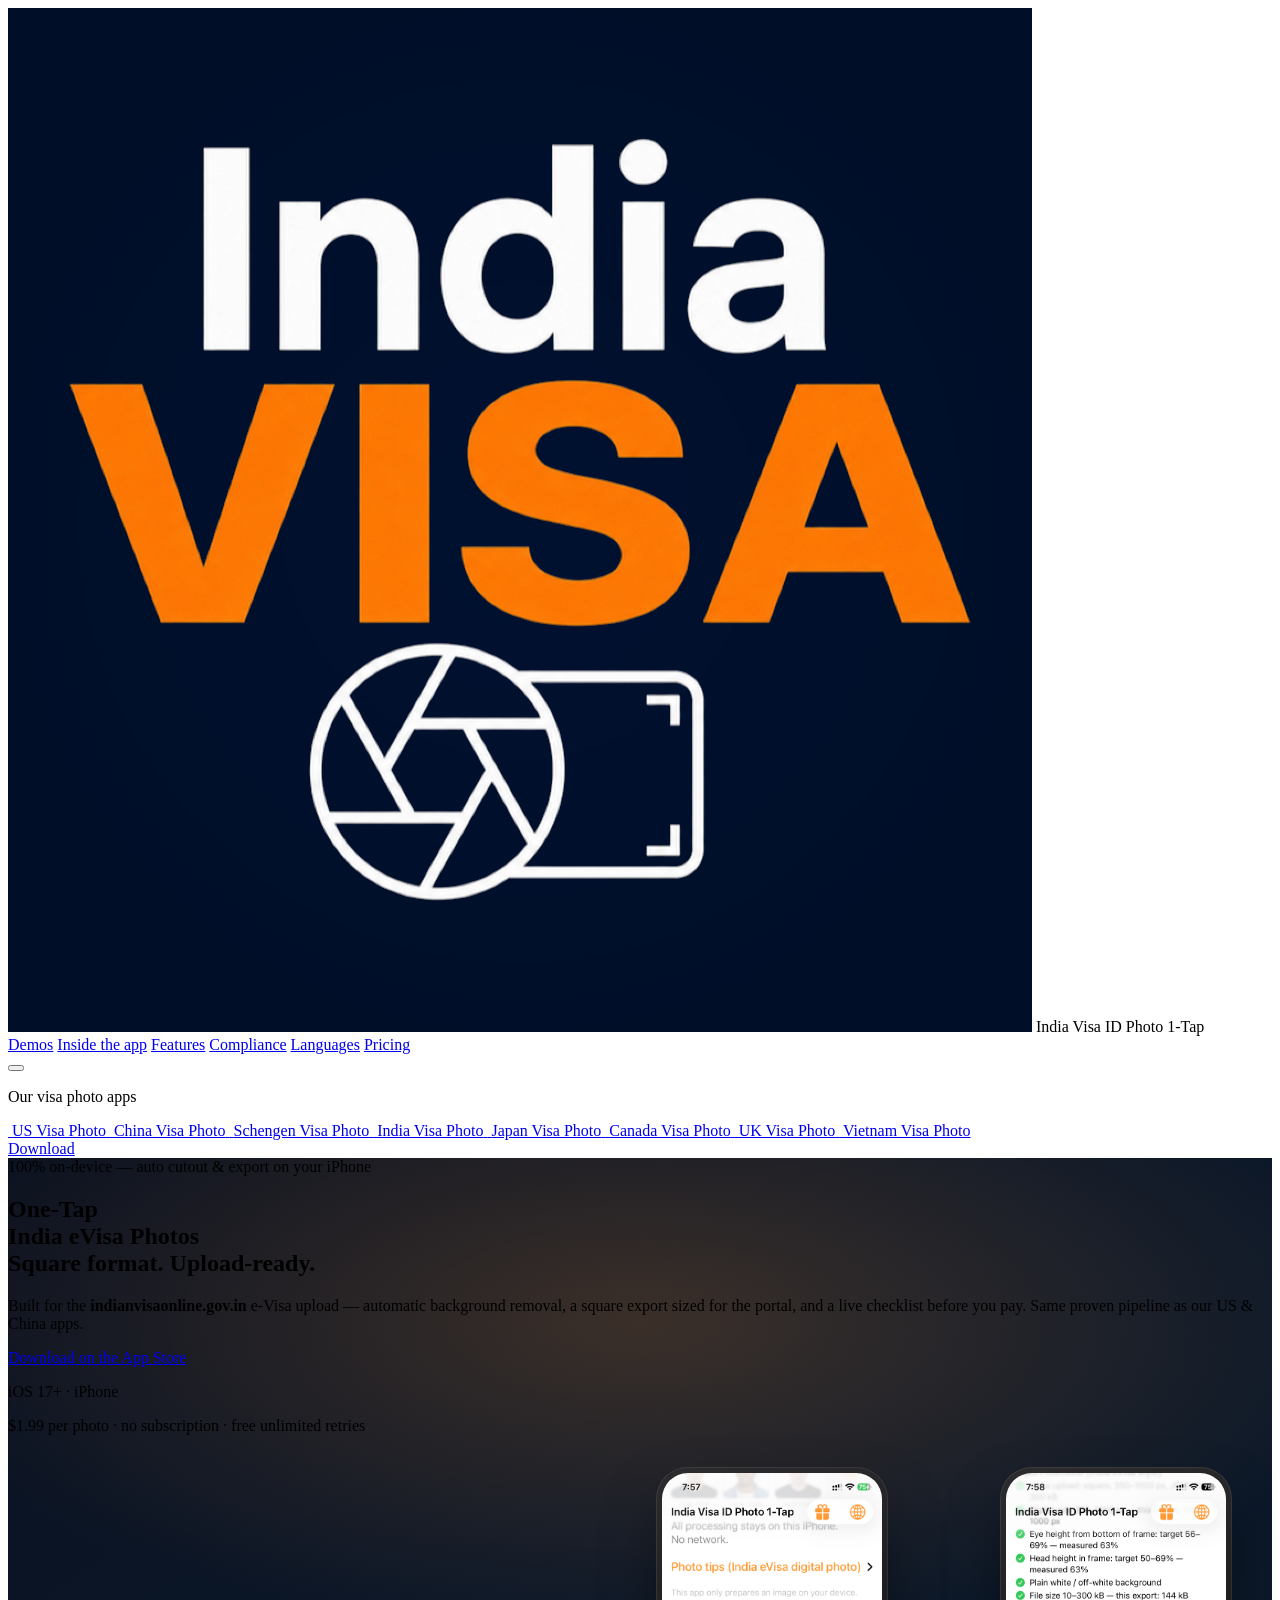
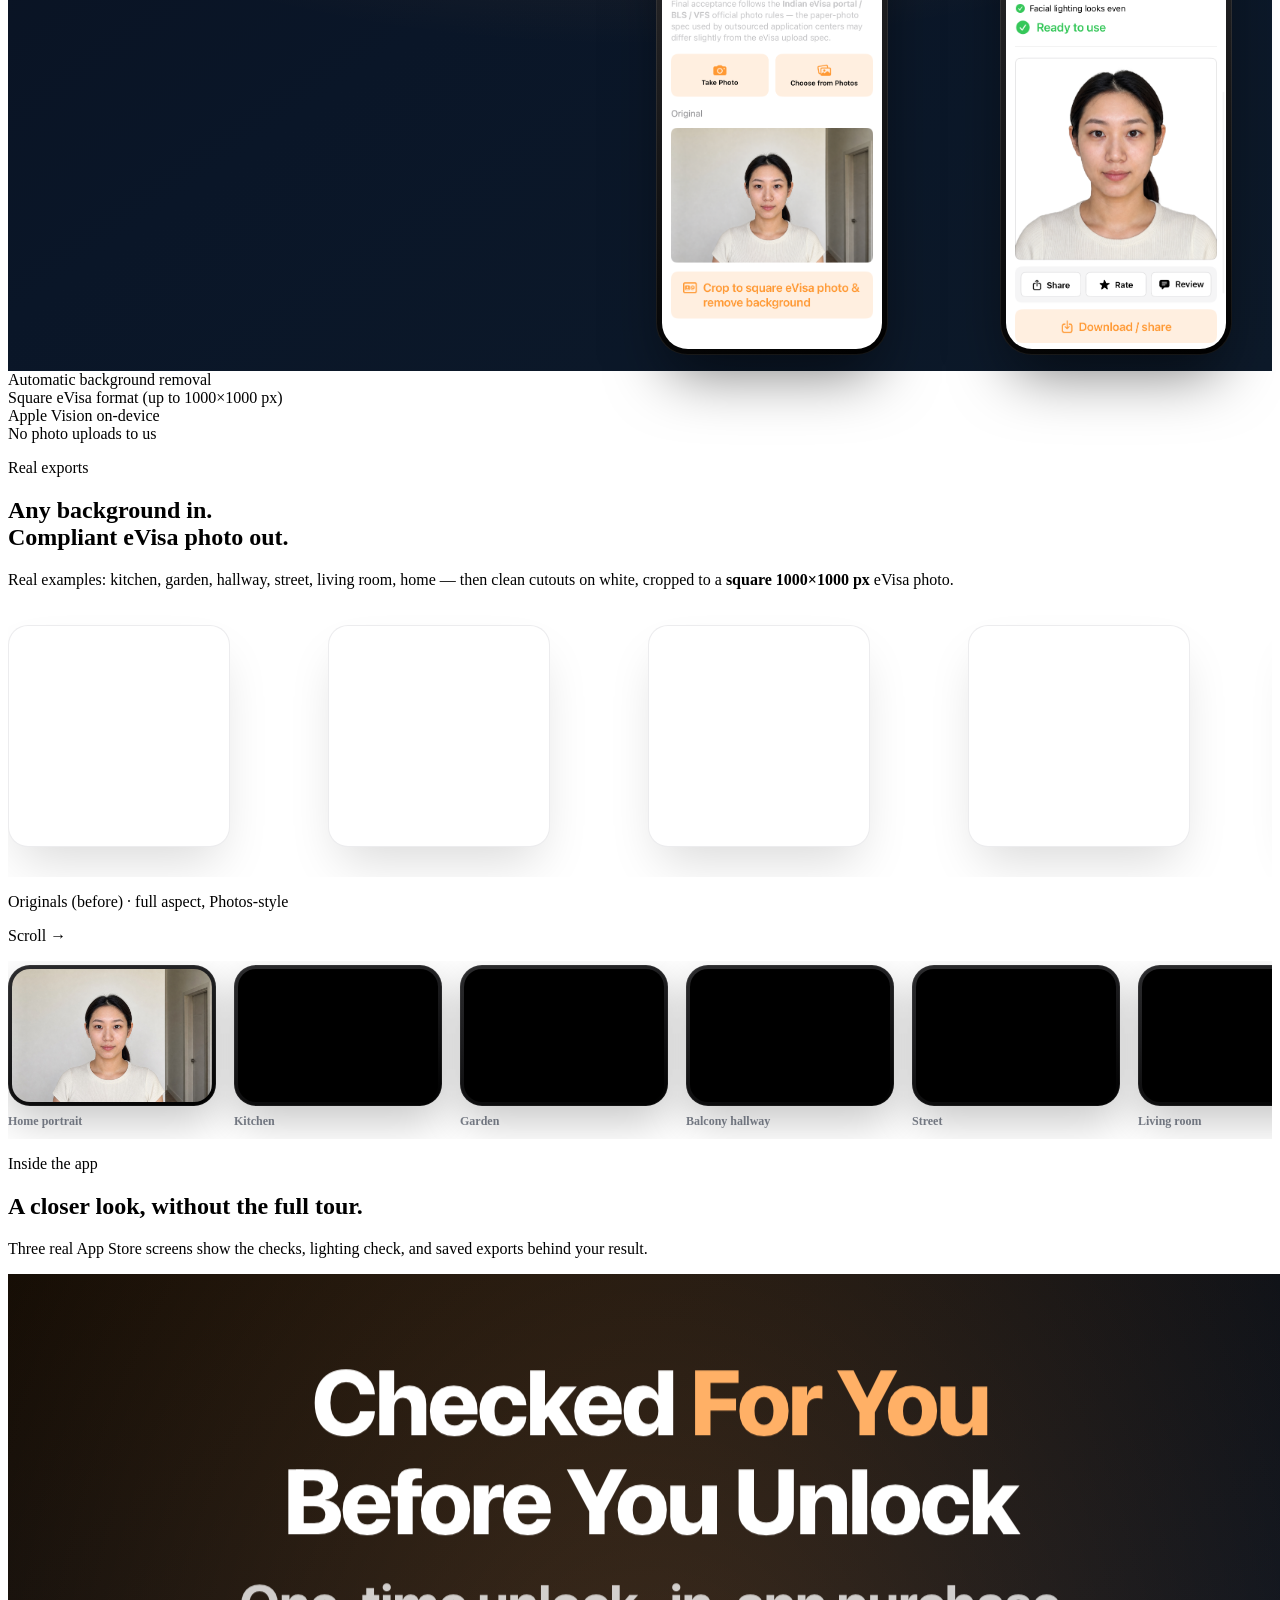
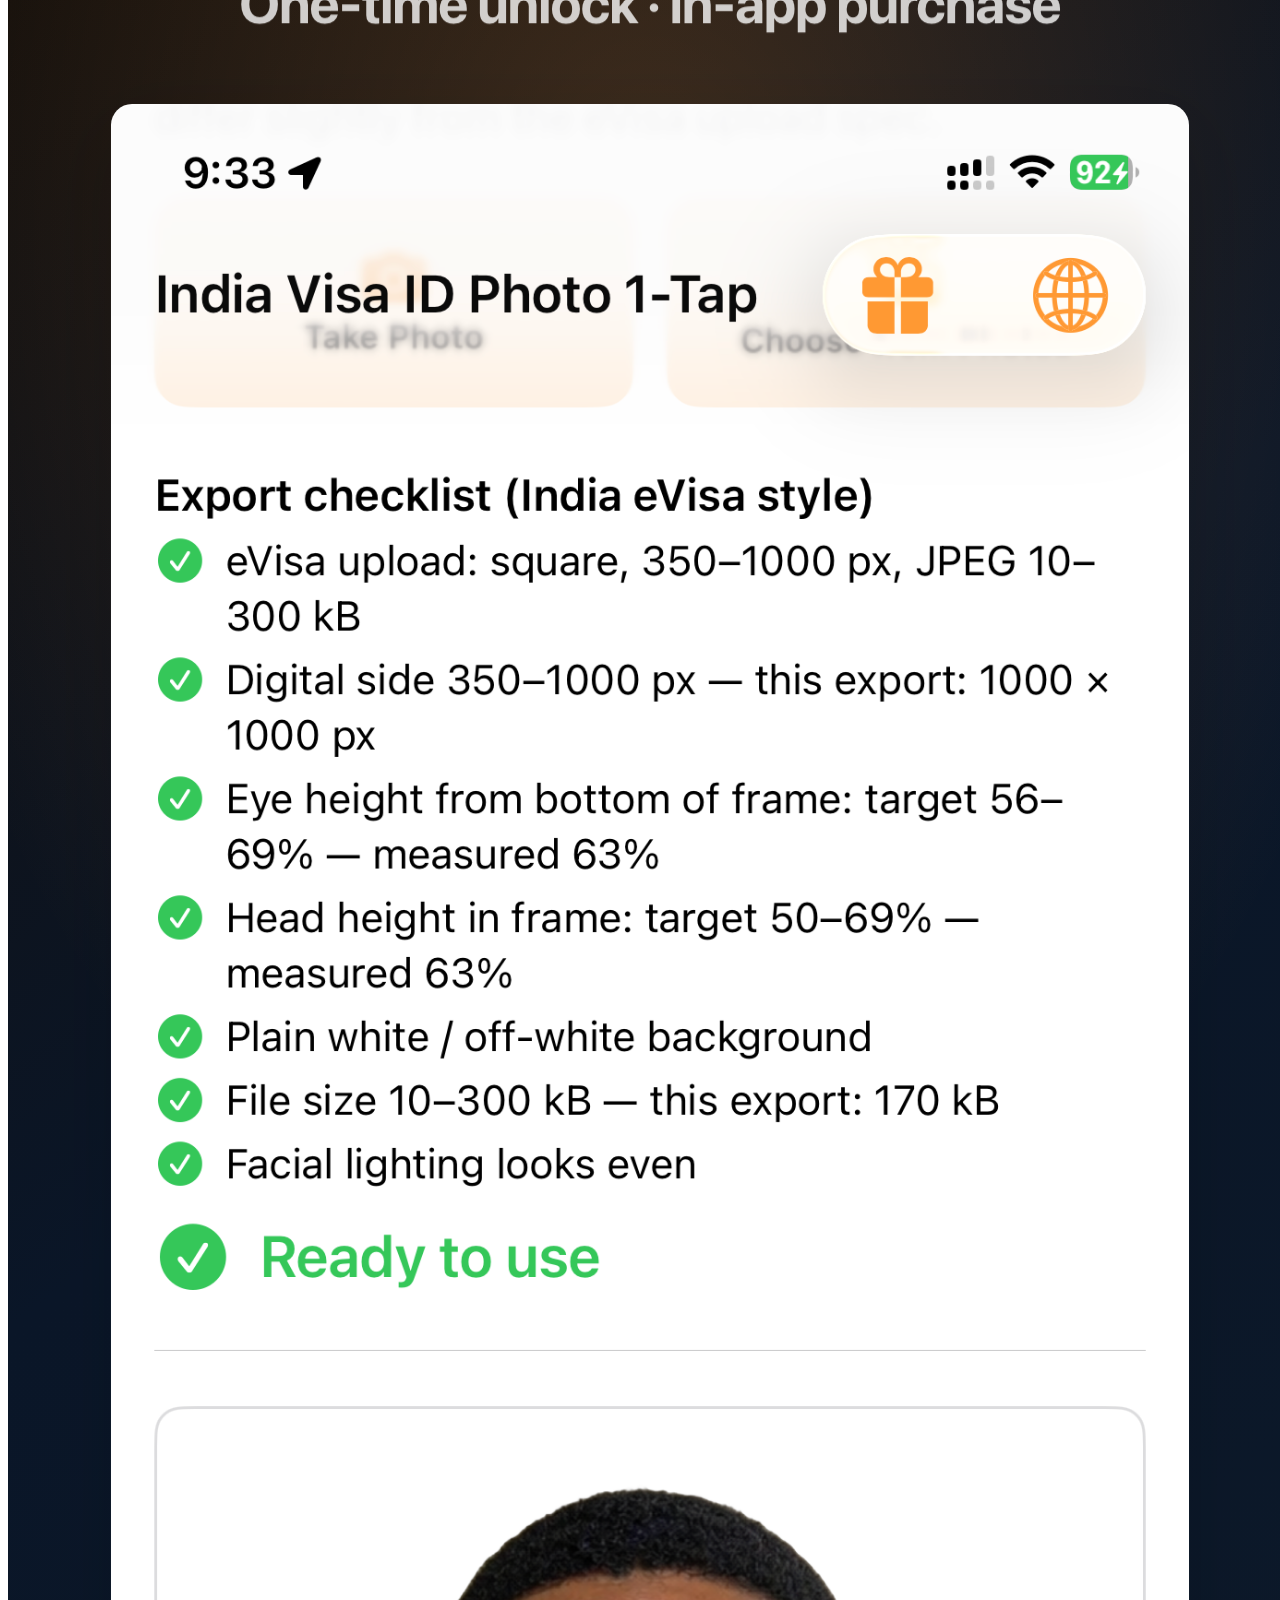
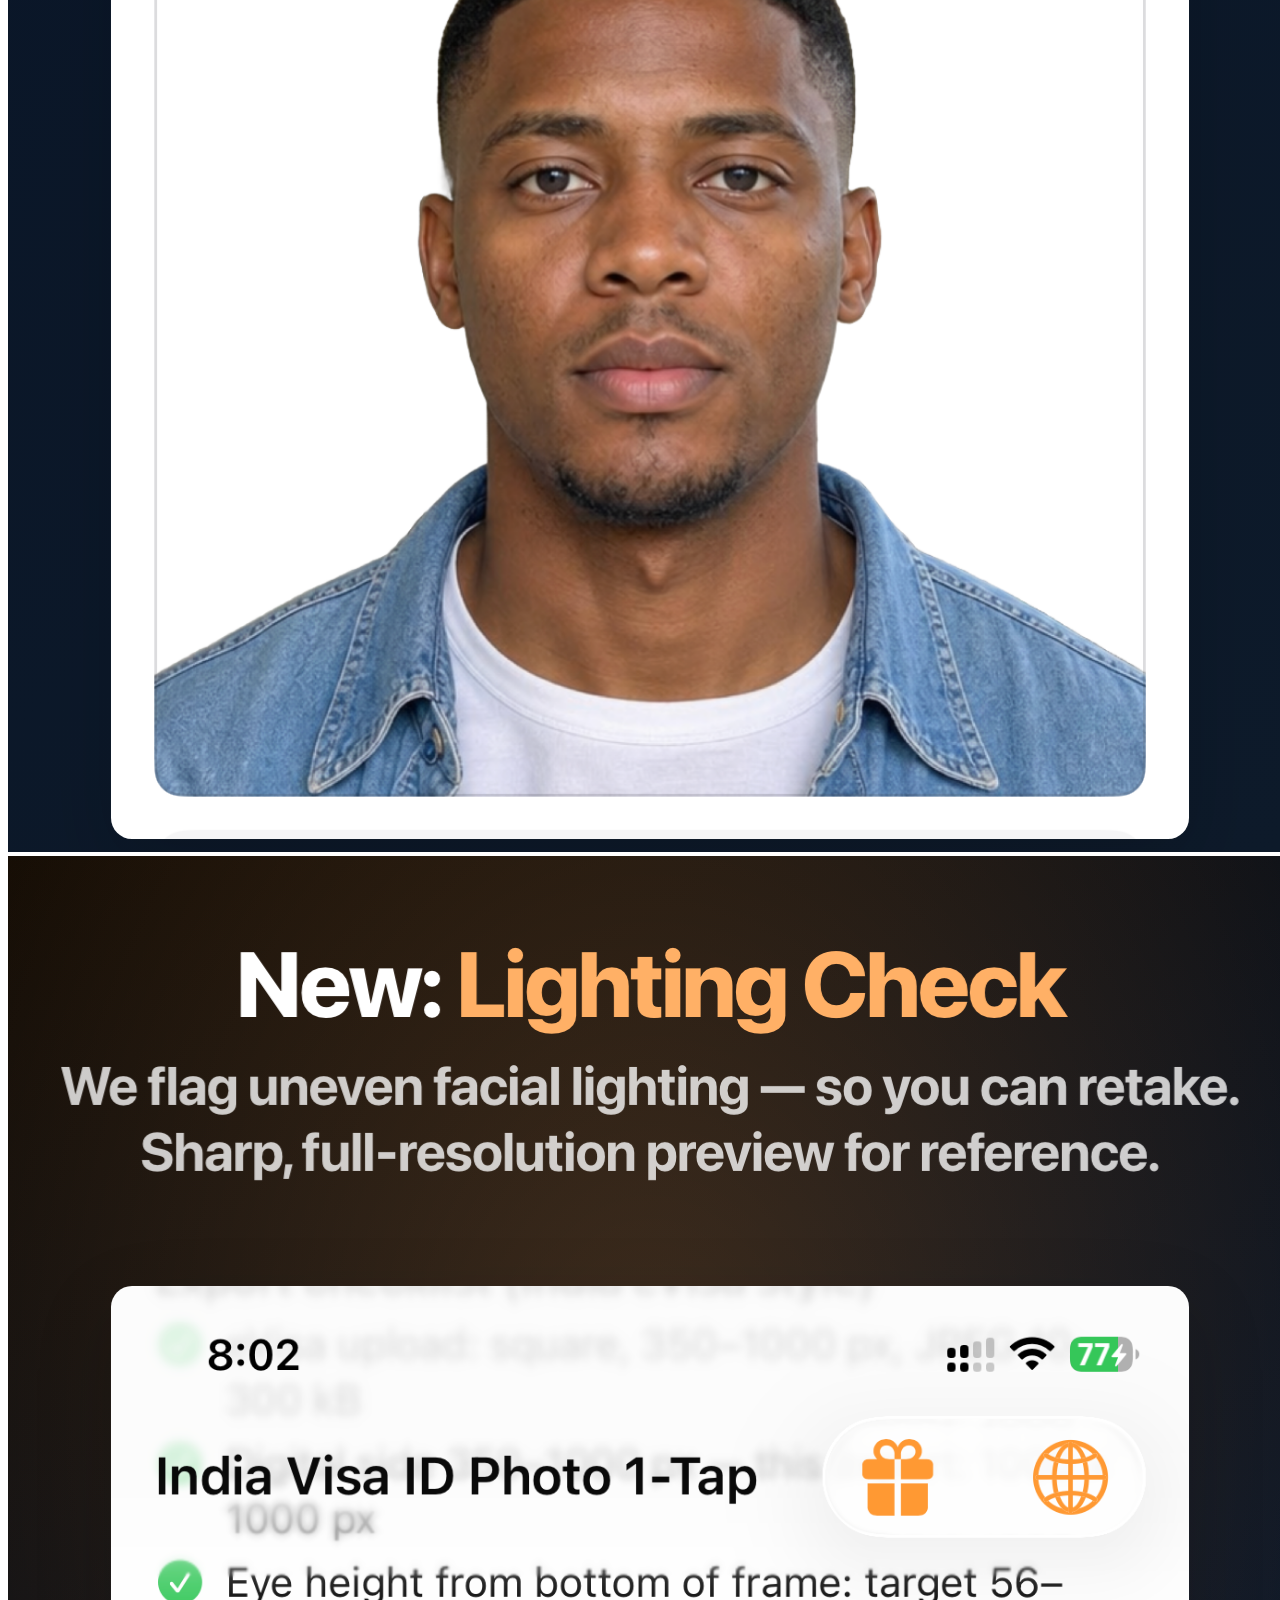
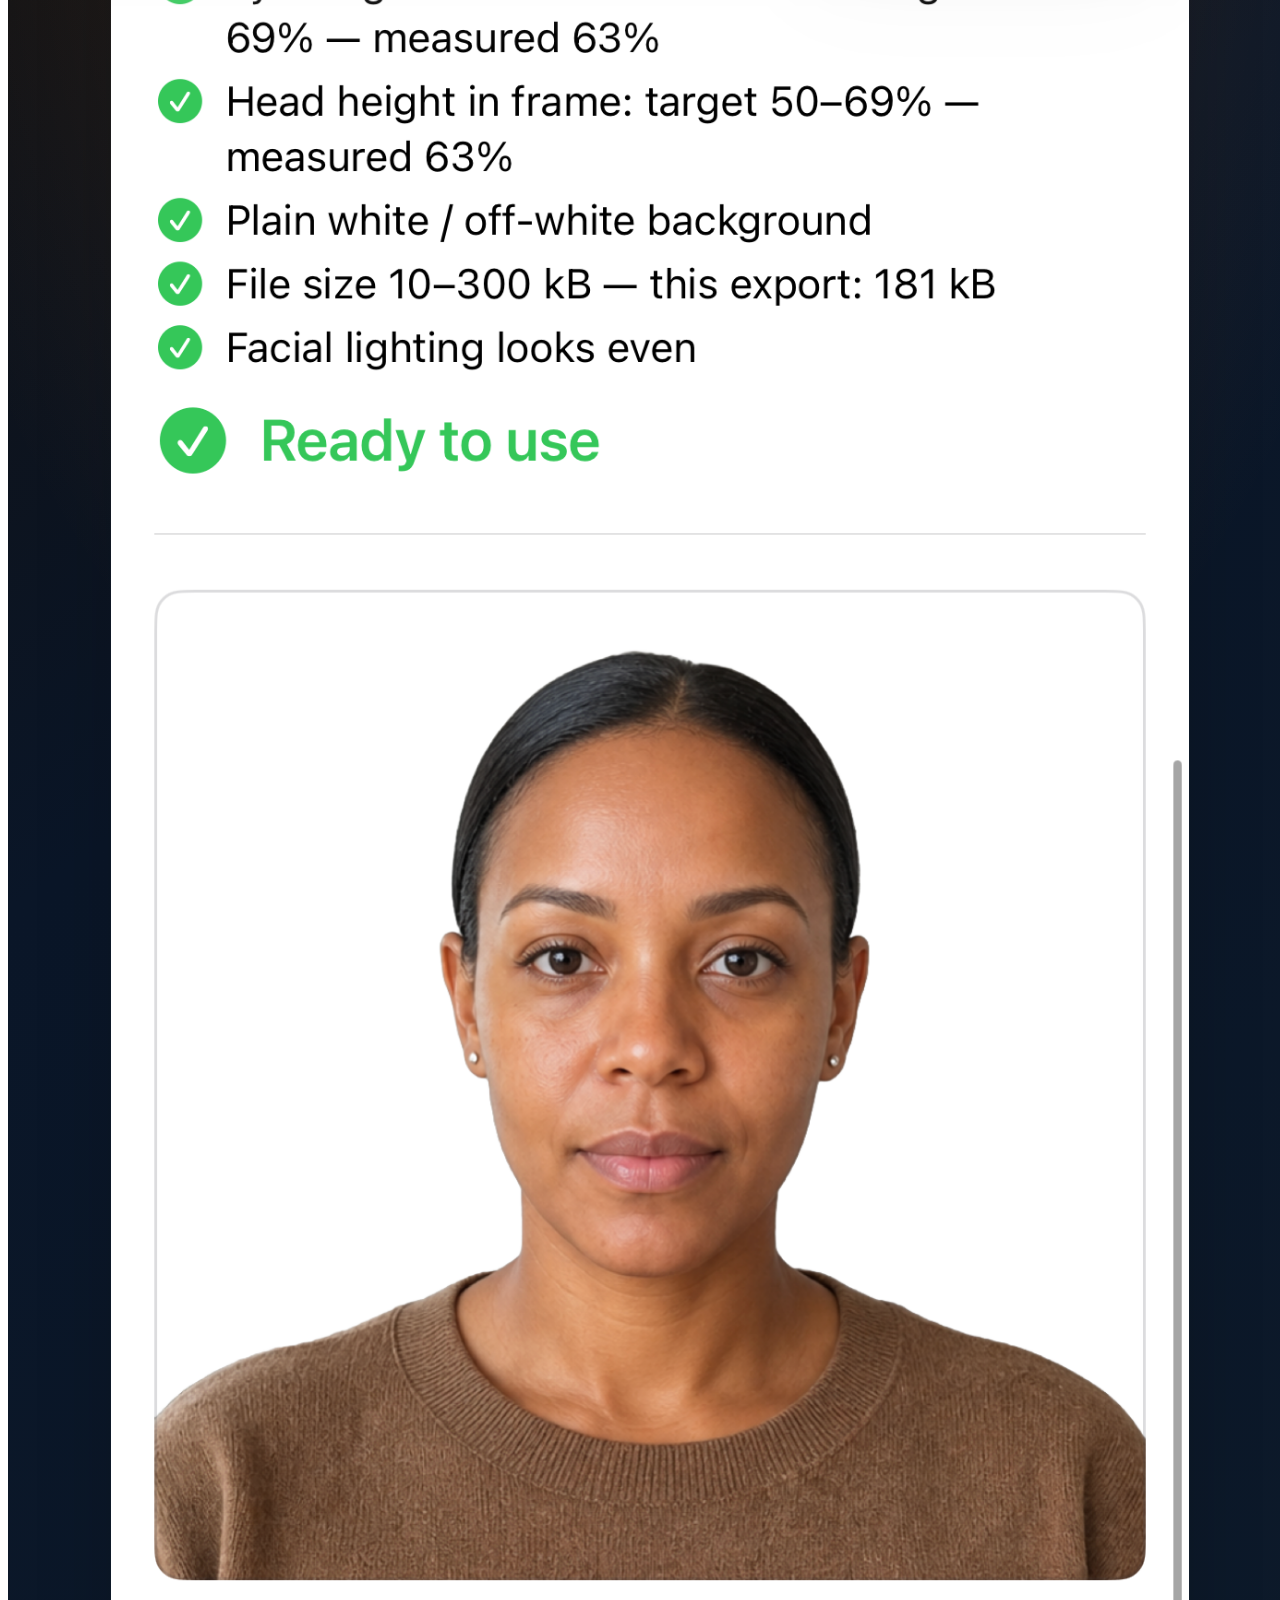
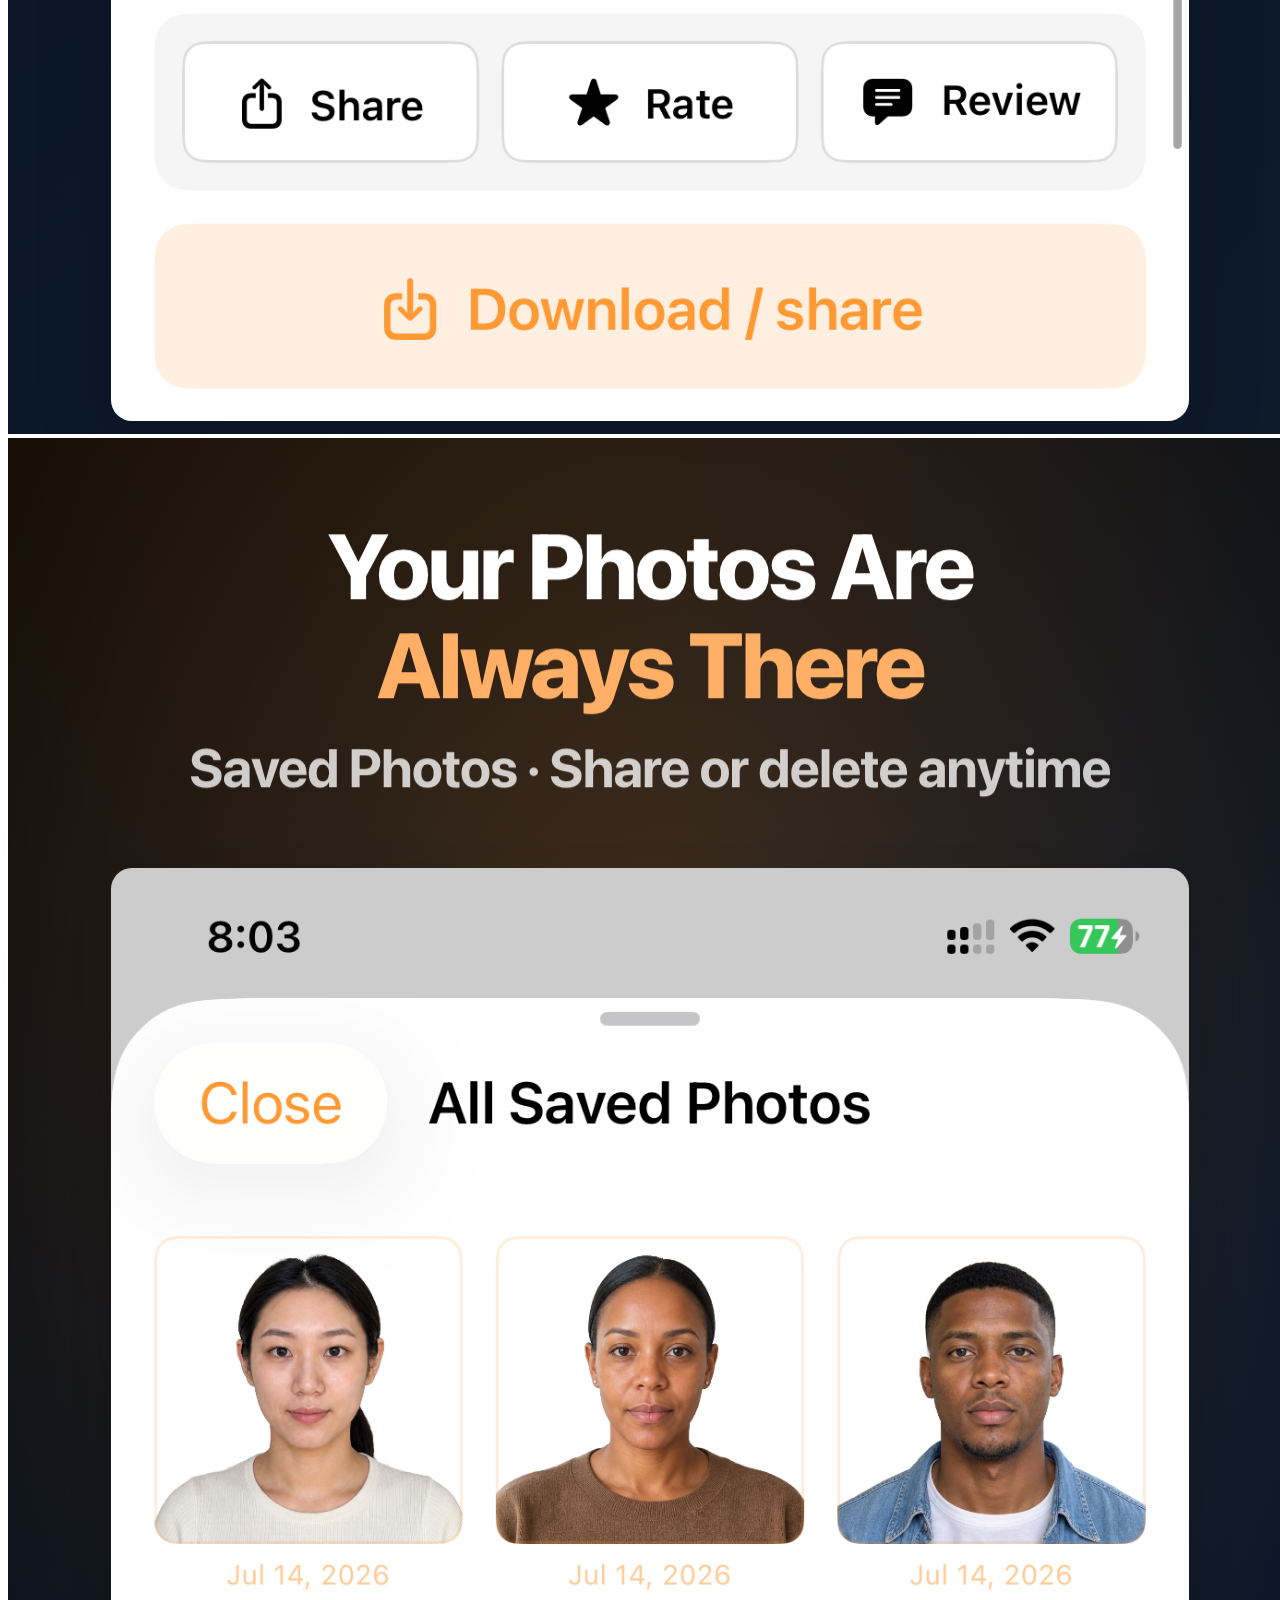
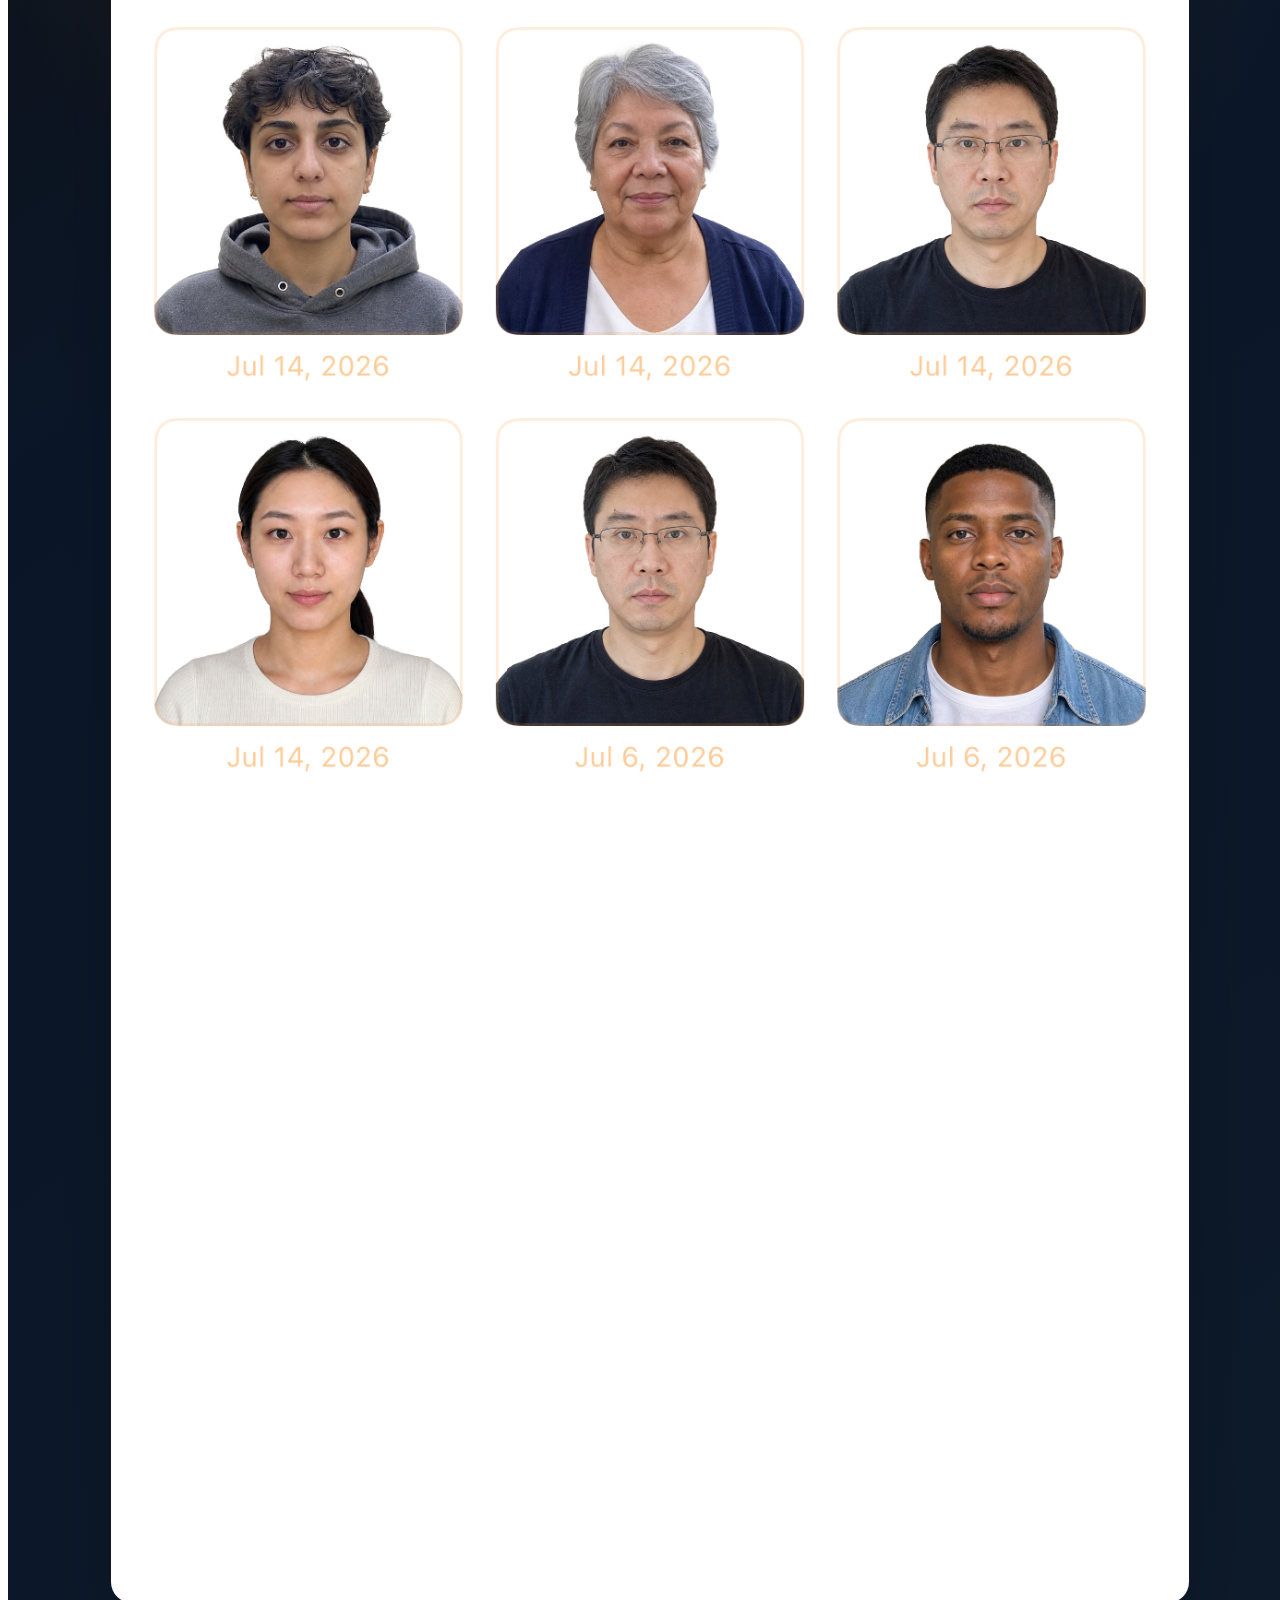
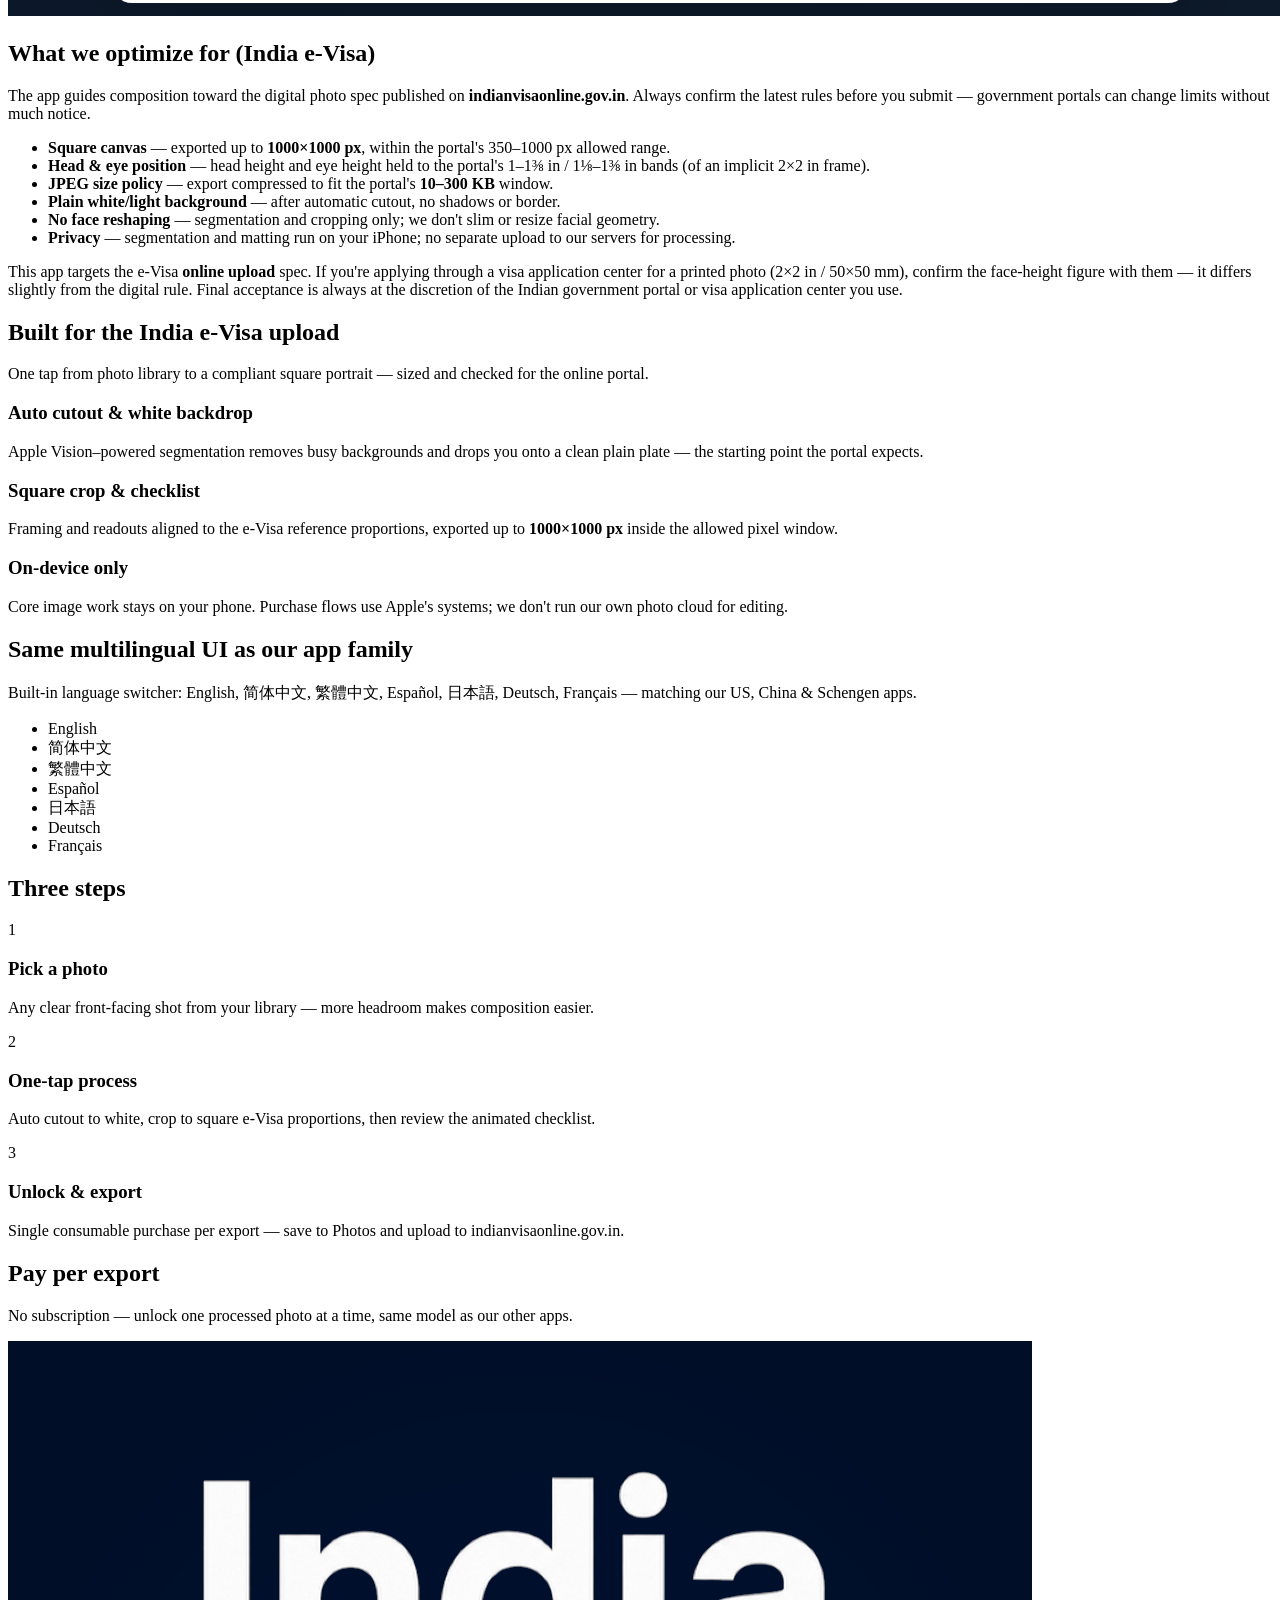
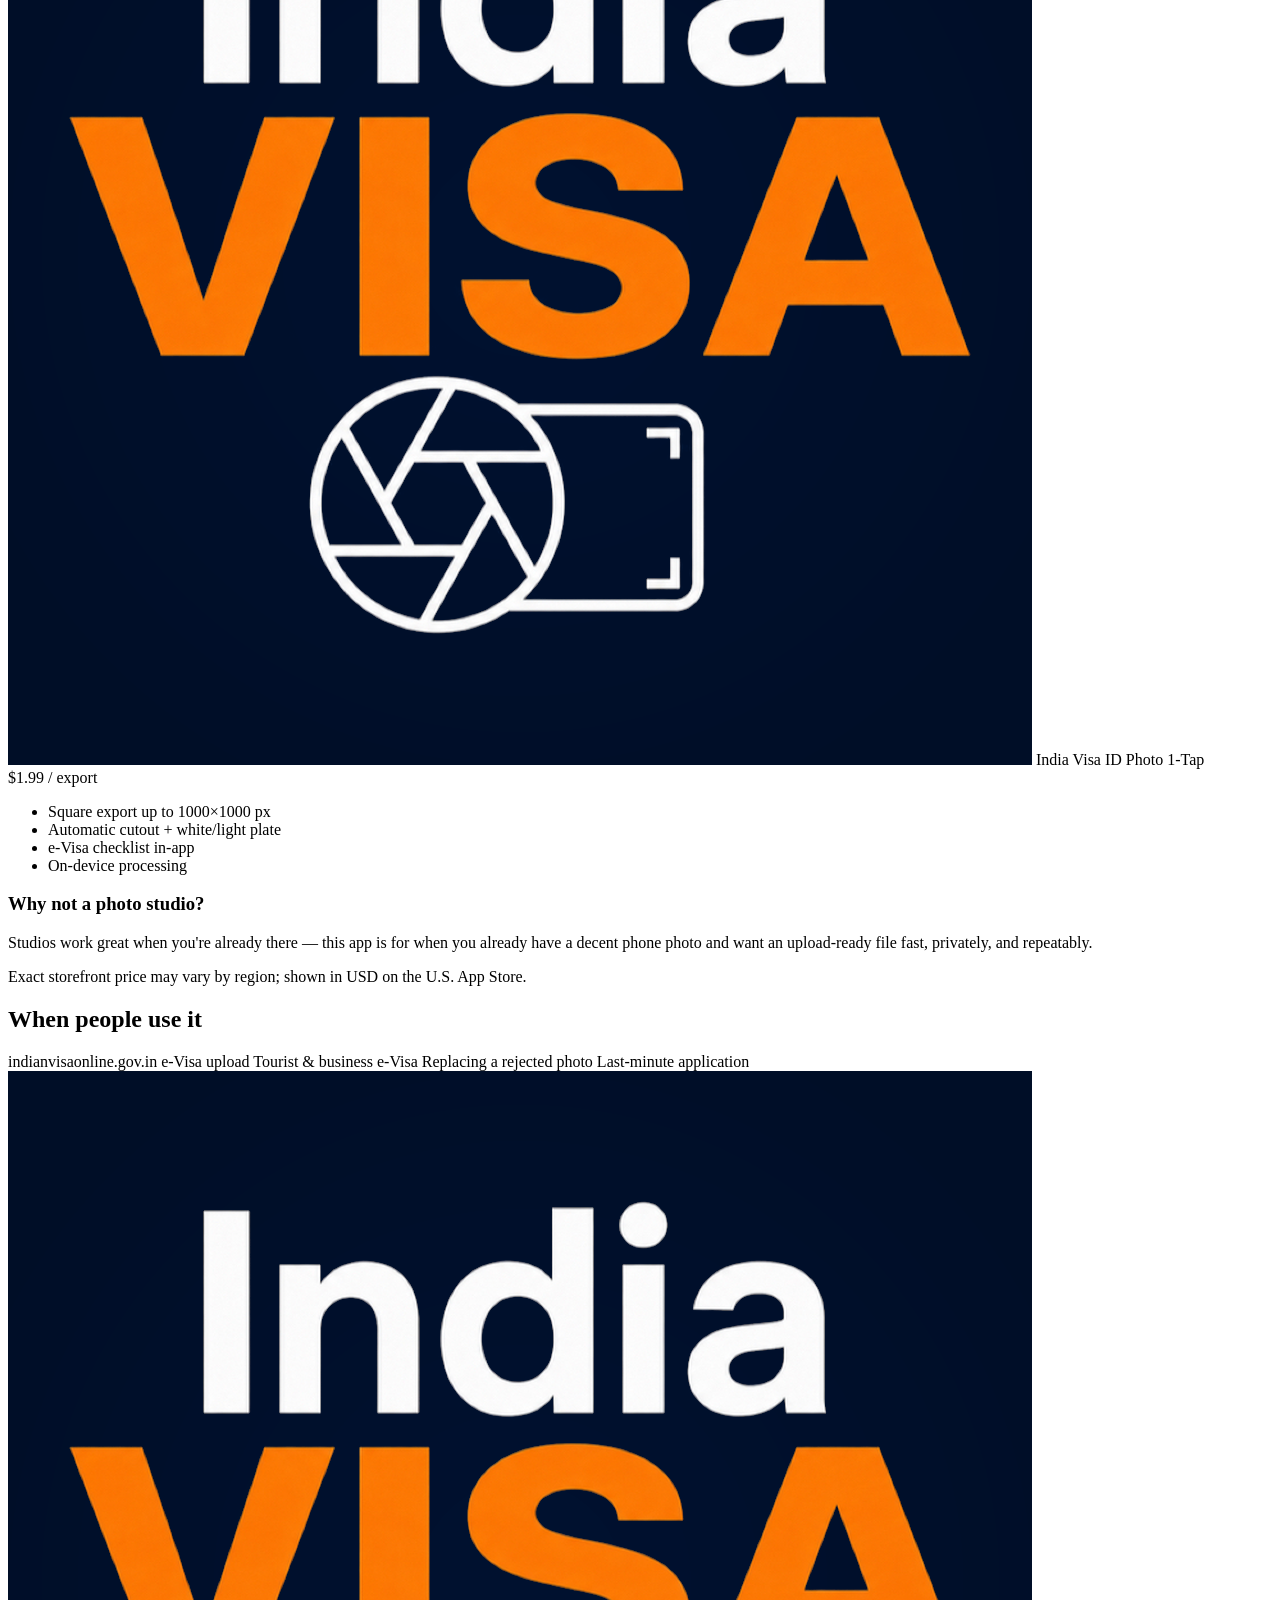
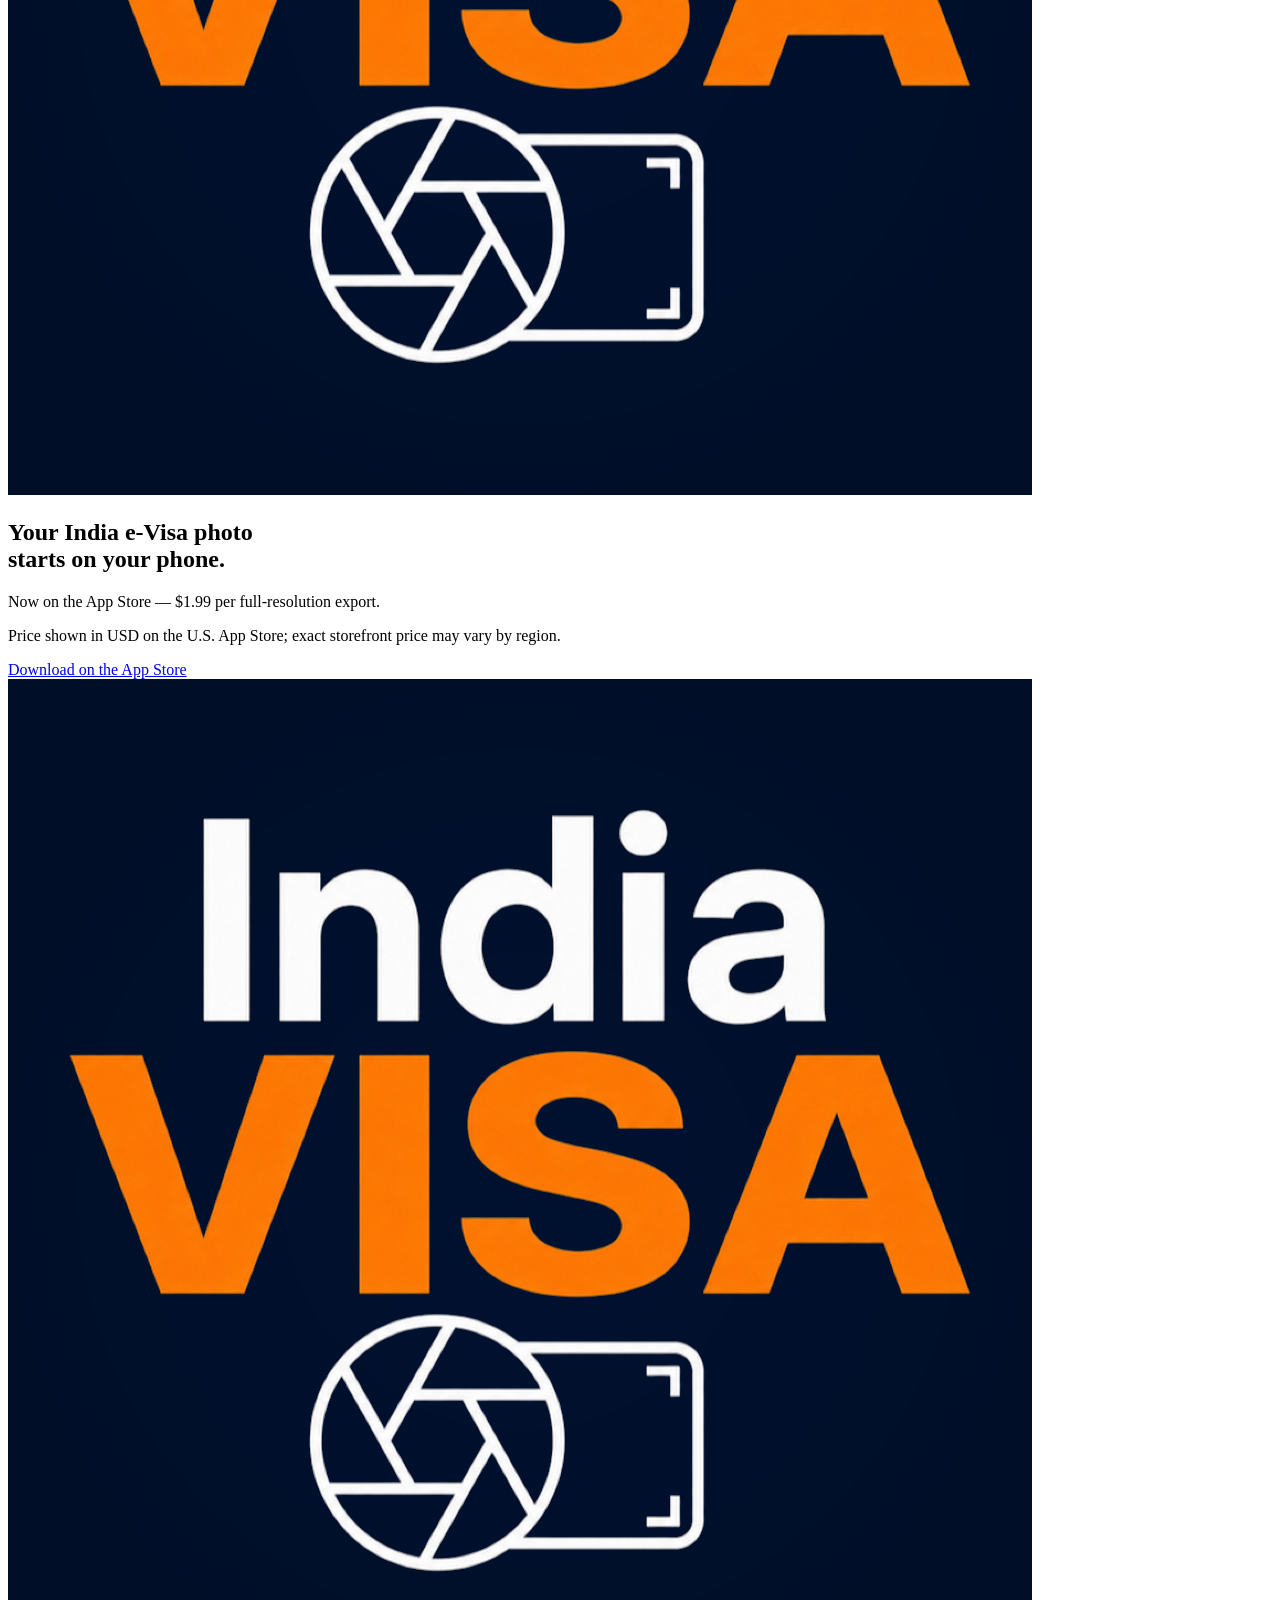
==== commit 68446190: "Refine in-app screenshots" ====
--- a/index.html
+++ b/index.html
@@ -235,7 +235,7 @@
             </div>
             <div class="flex items-center gap-6 text-sm">
                 <a href="#demos" class="text-gray-500 hover:text-gray-900 transition hidden sm:block">Demos</a>
-                <a href="#app" class="text-gray-500 hover:text-gray-900 transition hidden sm:block">Screenshots</a>
+                <a href="#app" class="text-gray-500 hover:text-gray-900 transition hidden sm:block">Inside the app</a>
                 <a href="#features" class="text-gray-500 hover:text-gray-900 transition hidden sm:block">Features</a>
                 <a href="#compliance-checklist" class="text-gray-500 hover:text-gray-900 transition hidden sm:block">Compliance</a>
                 <a href="#languages" class="text-gray-500 hover:text-gray-900 transition hidden sm:block">Languages</a>
@@ -426,40 +426,16 @@
         </div>
     </section>
 
-    <section id="app" class="py-4 md:py-8 pb-20 md:pb-28 bg-gray-50">
-        <div class="max-w-6xl mx-auto px-6">
-            <div class="text-center mb-14">
-                <p class="text-gray-500 text-xs font-semibold uppercase tracking-wider mb-2">In the app</p>
-                <h2 class="text-3xl md:text-4xl font-bold tracking-tight mb-4">Pick a photo.<br><span class="text-brand">Upload-ready in one tap.</span></h2>
-                <p class="text-gray-500 text-lg max-w-2xl mx-auto">Fresh iPhone screenshots: home, live export checklist, unlock, finished export, your on-device Saved Photos library, and the language switcher.</p>
-            </div>
-            <div class="grid grid-cols-1 sm:grid-cols-2 lg:grid-cols-3 gap-6 max-w-6xl mx-auto justify-items-center">
-                <figure class="w-full max-w-xs text-left">
-                    <img src="screenshots/01-home.png" alt="India Visa ID Photo 1-Tap: home screen with Take Photo / Choose from Photos" class="rounded-[2rem] shadow-2xl border border-gray-200 w-full h-auto" width="1170" height="2532" decoding="async" loading="lazy">
-                    <figcaption class="mt-3 text-xs text-gray-500 px-1">Home — Take Photo / Choose from Photos</figcaption>
-                </figure>
-                <figure class="w-full max-w-xs text-left">
-                    <img src="screenshots/02-checklist.png" alt="Full export checklist with India eVisa measurements" class="rounded-[2rem] shadow-2xl border border-gray-200 w-full h-auto" width="1170" height="2532" decoding="async" loading="lazy">
-                    <figcaption class="mt-3 text-xs text-gray-500 px-1">Full export checklist — canvas, eye/head %, background, JPEG size…</figcaption>
-                </figure>
-                <figure class="w-full max-w-xs text-left">
-                    <img src="screenshots/04-paywall.png" alt="Unlock this export sheet with measurement overlay preview and $1.99 price" class="rounded-[2rem] shadow-2xl border border-gray-200 w-full h-auto" width="1170" height="2532" decoding="async" loading="lazy">
-                    <figcaption class="mt-3 text-xs text-gray-500 px-1">Unlock — preview with live measurement overlay &amp; $1.99 price</figcaption>
-                </figure>
-                <figure class="w-full max-w-xs text-left">
-                    <img src="screenshots/05-exported.png" alt="Unlocked portrait with Share, Rate, Review, Download and Start over" class="rounded-[2rem] shadow-2xl border border-gray-200 w-full h-auto" width="1170" height="2532" decoding="async" loading="lazy">
-                    <figcaption class="mt-3 text-xs text-gray-500 px-1">After export — share / rate / review • download • start over</figcaption>
-                </figure>
-                <figure class="w-full max-w-xs text-left">
-                    <img src="screenshots/06-saved-photos.png" alt="All Saved Photos gallery grid" class="rounded-[2rem] shadow-2xl border border-gray-200 w-full h-auto" width="1170" height="2532" decoding="async" loading="lazy">
-                    <figcaption class="mt-3 text-xs text-gray-500 px-1">Saved Photos — past exports on this iPhone</figcaption>
-                </figure>
-                <figure class="w-full max-w-xs text-left">
-                    <img src="screenshots/07-languages.png" alt="Language switcher menu with seven languages" class="rounded-[2rem] shadow-2xl border border-gray-200 w-full h-auto" width="1170" height="2532" decoding="async" loading="lazy">
-                    <figcaption class="mt-3 text-xs text-gray-500 px-1">Language switcher — 7 interface languages, one tap</figcaption>
-                </figure>
-            </div>
-            <p class="text-center text-sm text-gray-400 mt-12 max-w-2xl mx-auto">The same <strong class="text-gray-600">live checklist</strong> style as our US, China &amp; Schengen apps — tuned to the India e-Visa upload spec.</p>
+    <section id="app" class="py-16 md:py-24 bg-gray-50 scroll-mt-24">
+        <div class="max-w-6xl mx-auto px-6 text-center">
+            <p class="text-gray-500 text-xs font-semibold uppercase tracking-wider mb-2">Inside the app</p>
+            <h2 class="text-2xl md:text-3xl font-bold tracking-tight text-gray-900 mb-3">A closer look, without the full tour.</h2>
+            <p class="text-gray-500 text-sm md:text-base max-w-2xl mx-auto mb-10">Three real App Store screens show the checks, lighting check, and saved exports behind your result.</p>
+            <div class="grid grid-cols-1 sm:grid-cols-3 gap-8 md:gap-10 justify-items-center max-w-4xl mx-auto">
+                <img src="appstore/inside-app-checklist.png" alt="India Visa Photo App Store screen showing the e-Visa export checklist before unlock" class="rounded-[1.5rem] shadow-2xl w-full max-w-[260px] h-auto" width="1284" height="2778" loading="lazy" decoding="async">
+                <img src="appstore/inside-app-lighting.png" alt="India Visa Photo App Store screen showing the lighting check before export" class="rounded-[1.5rem] shadow-2xl w-full max-w-[260px] h-auto" width="1284" height="2778" loading="lazy" decoding="async">
+                <img src="appstore/inside-app-saved.png" alt="India Visa Photo App Store screen showing Saved Photos on this iPhone" class="rounded-[1.5rem] shadow-2xl w-full max-w-[260px] h-auto" width="1284" height="2778" loading="lazy" decoding="async">
+            </div>
         </div>
     </section>
 
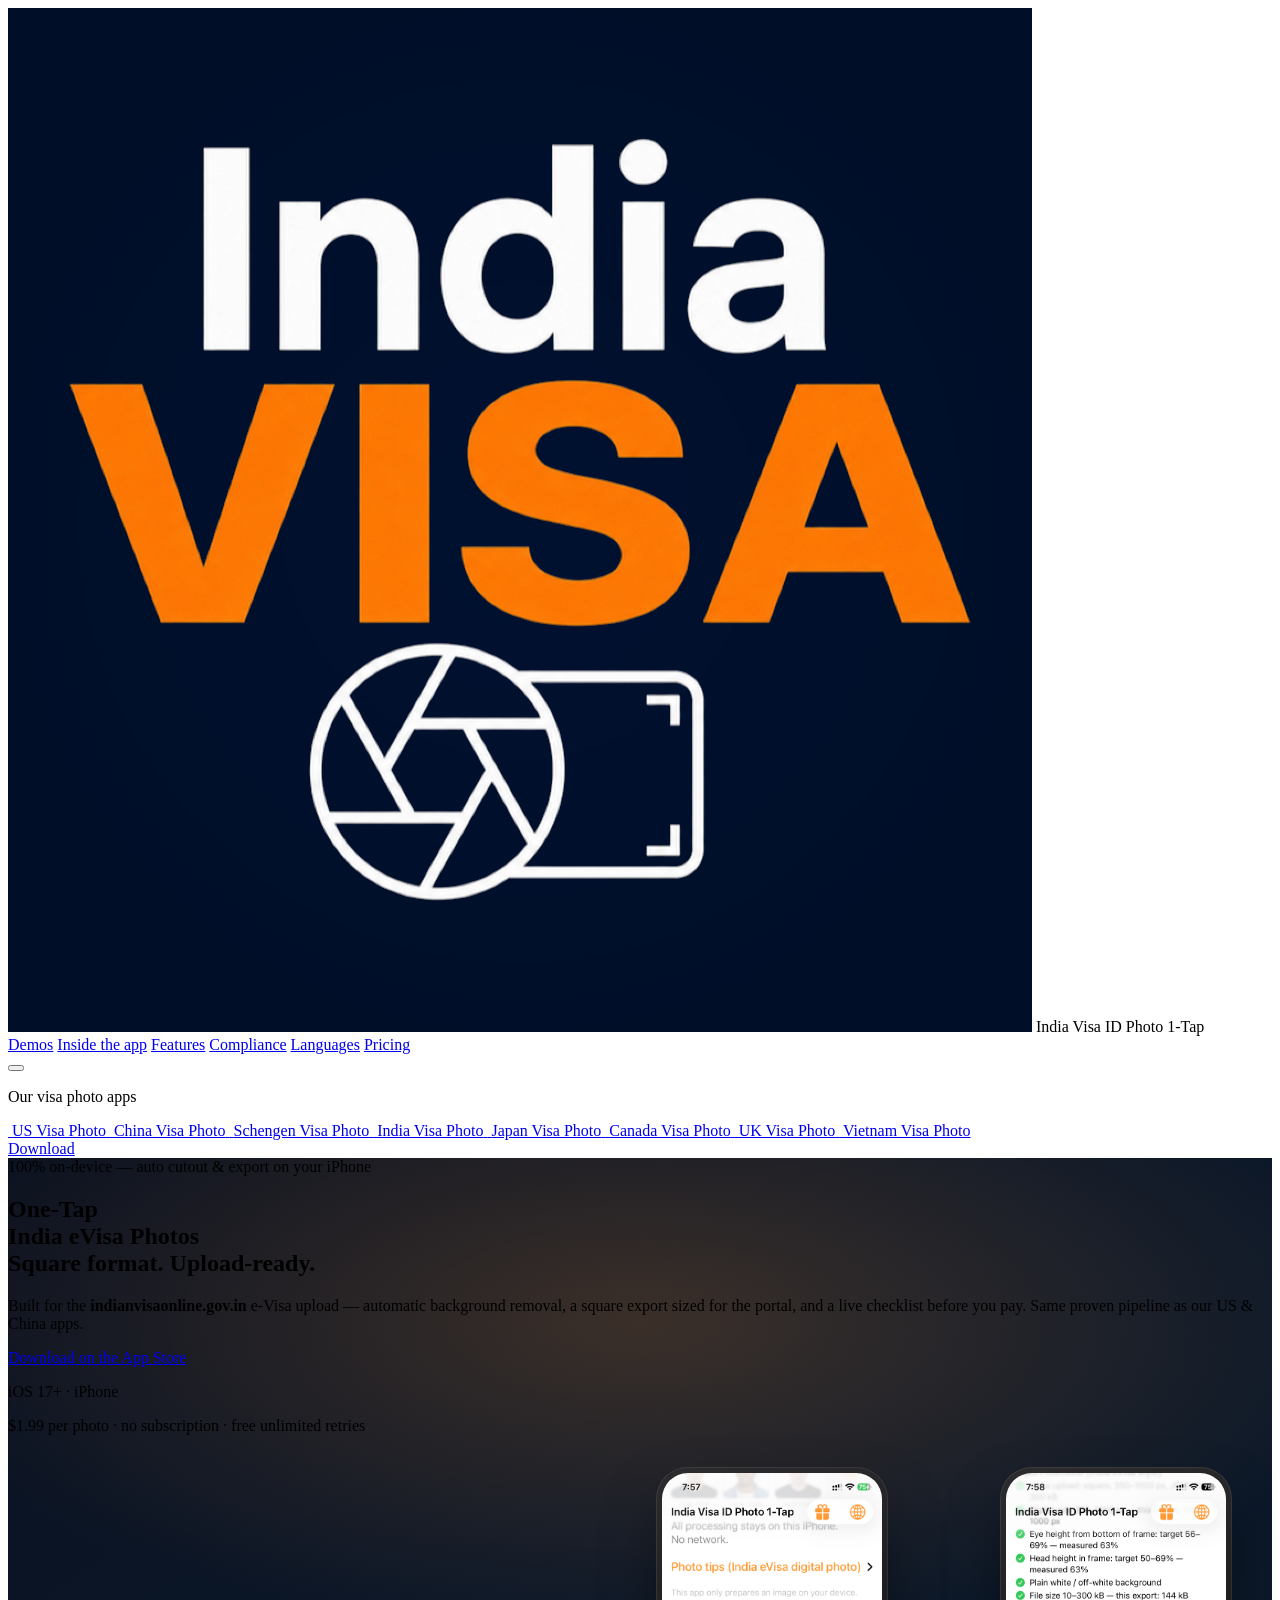
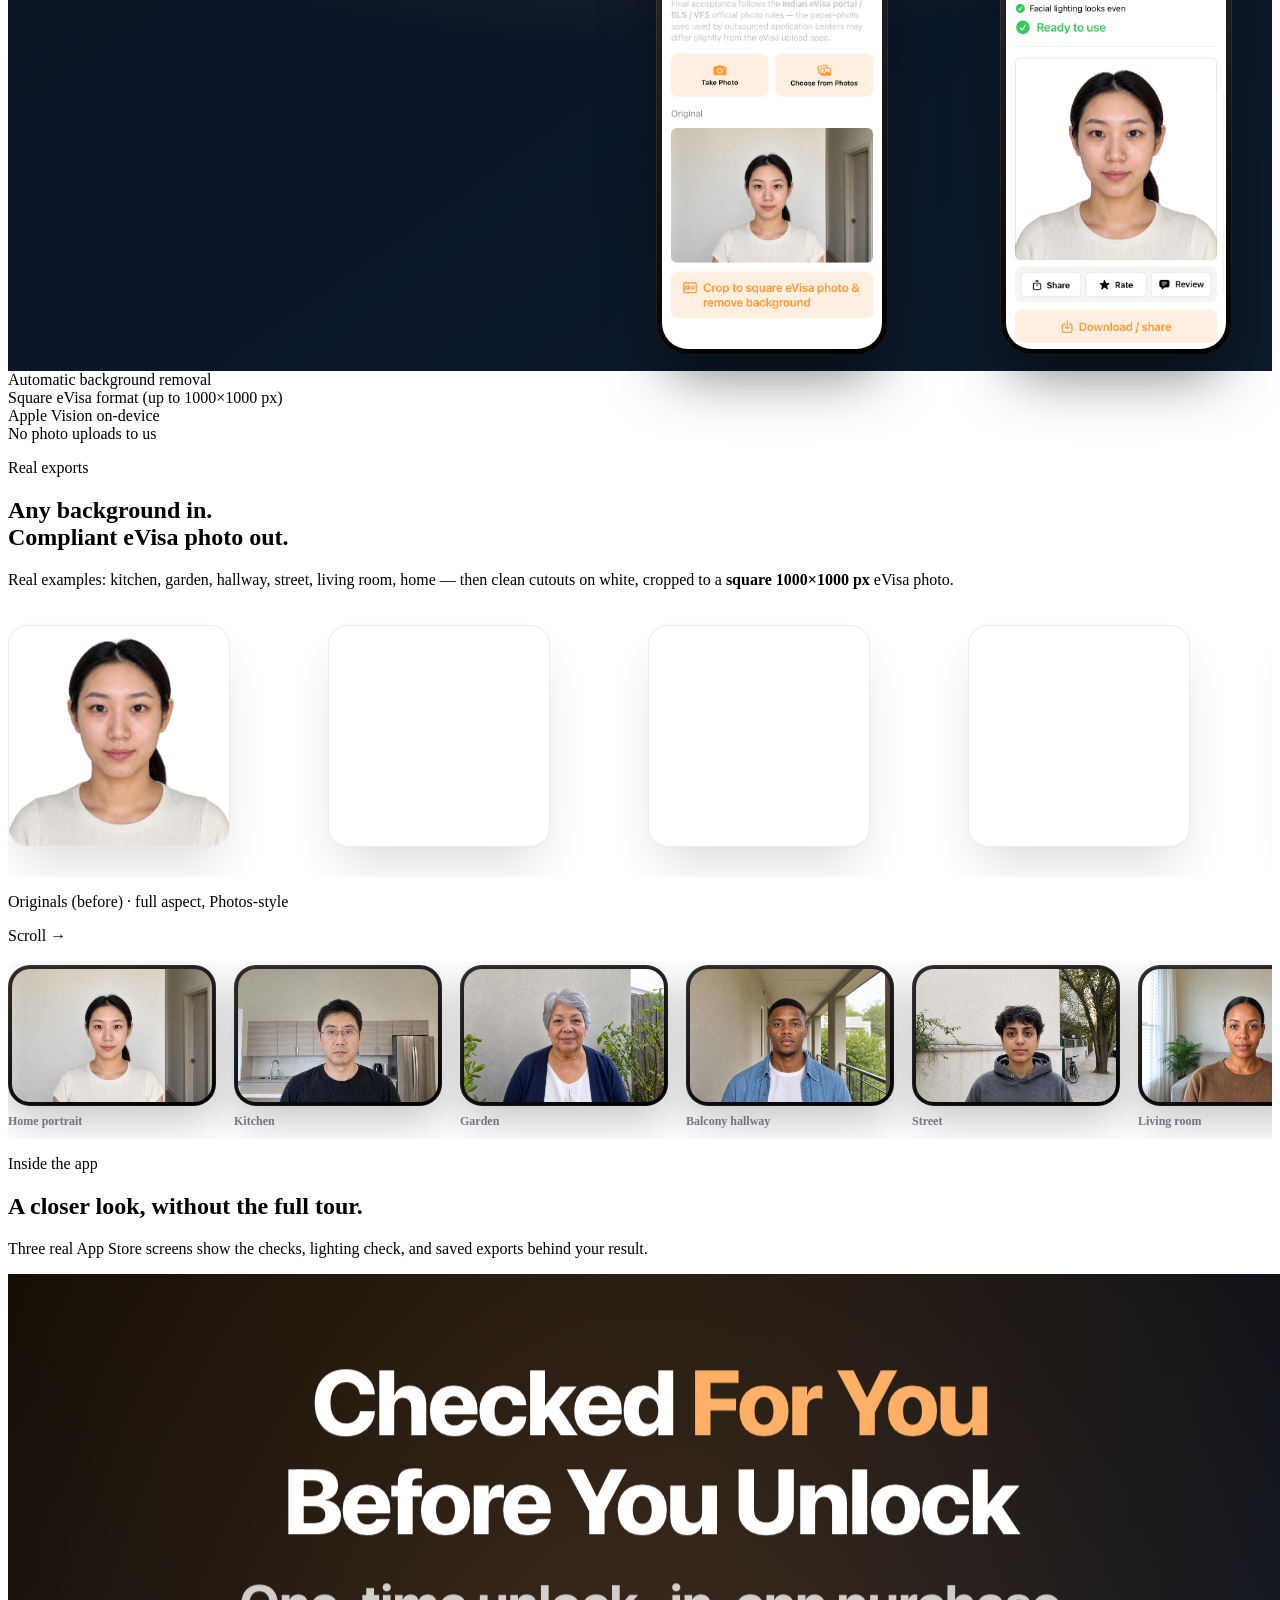
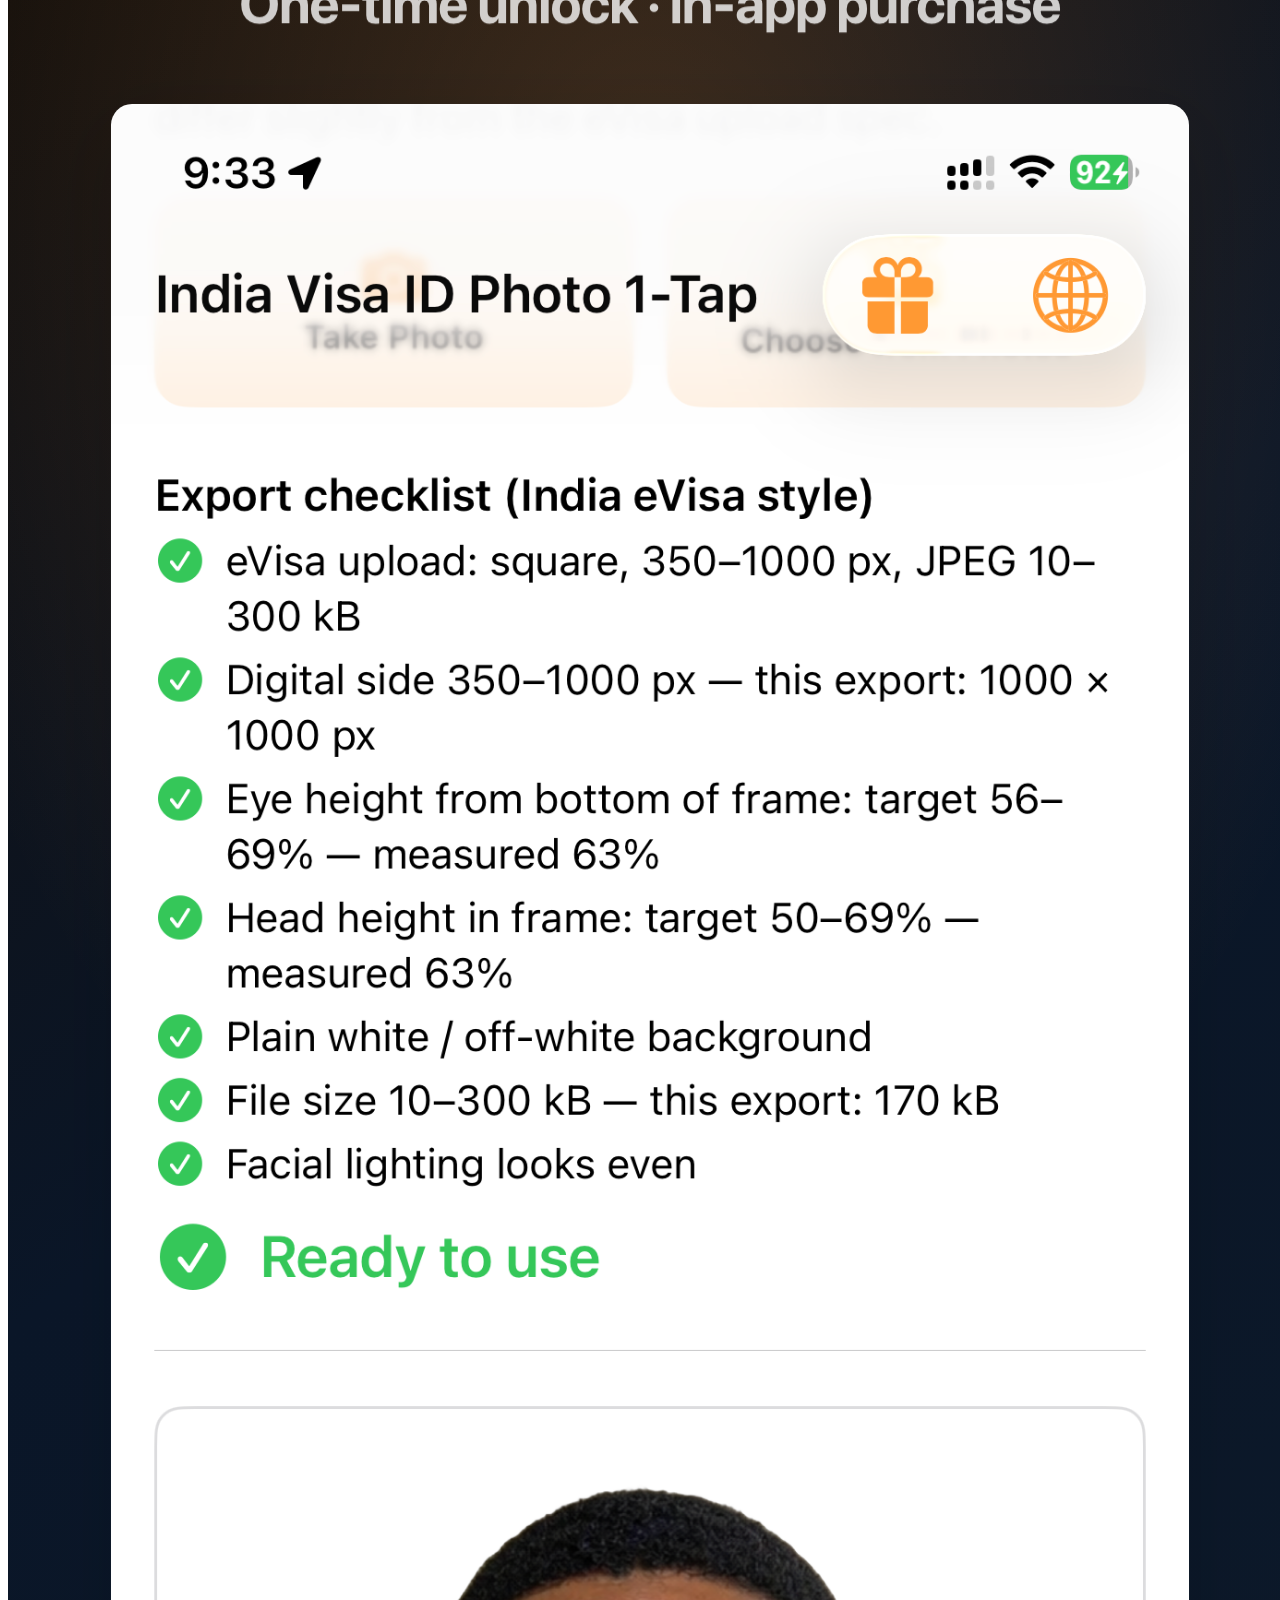
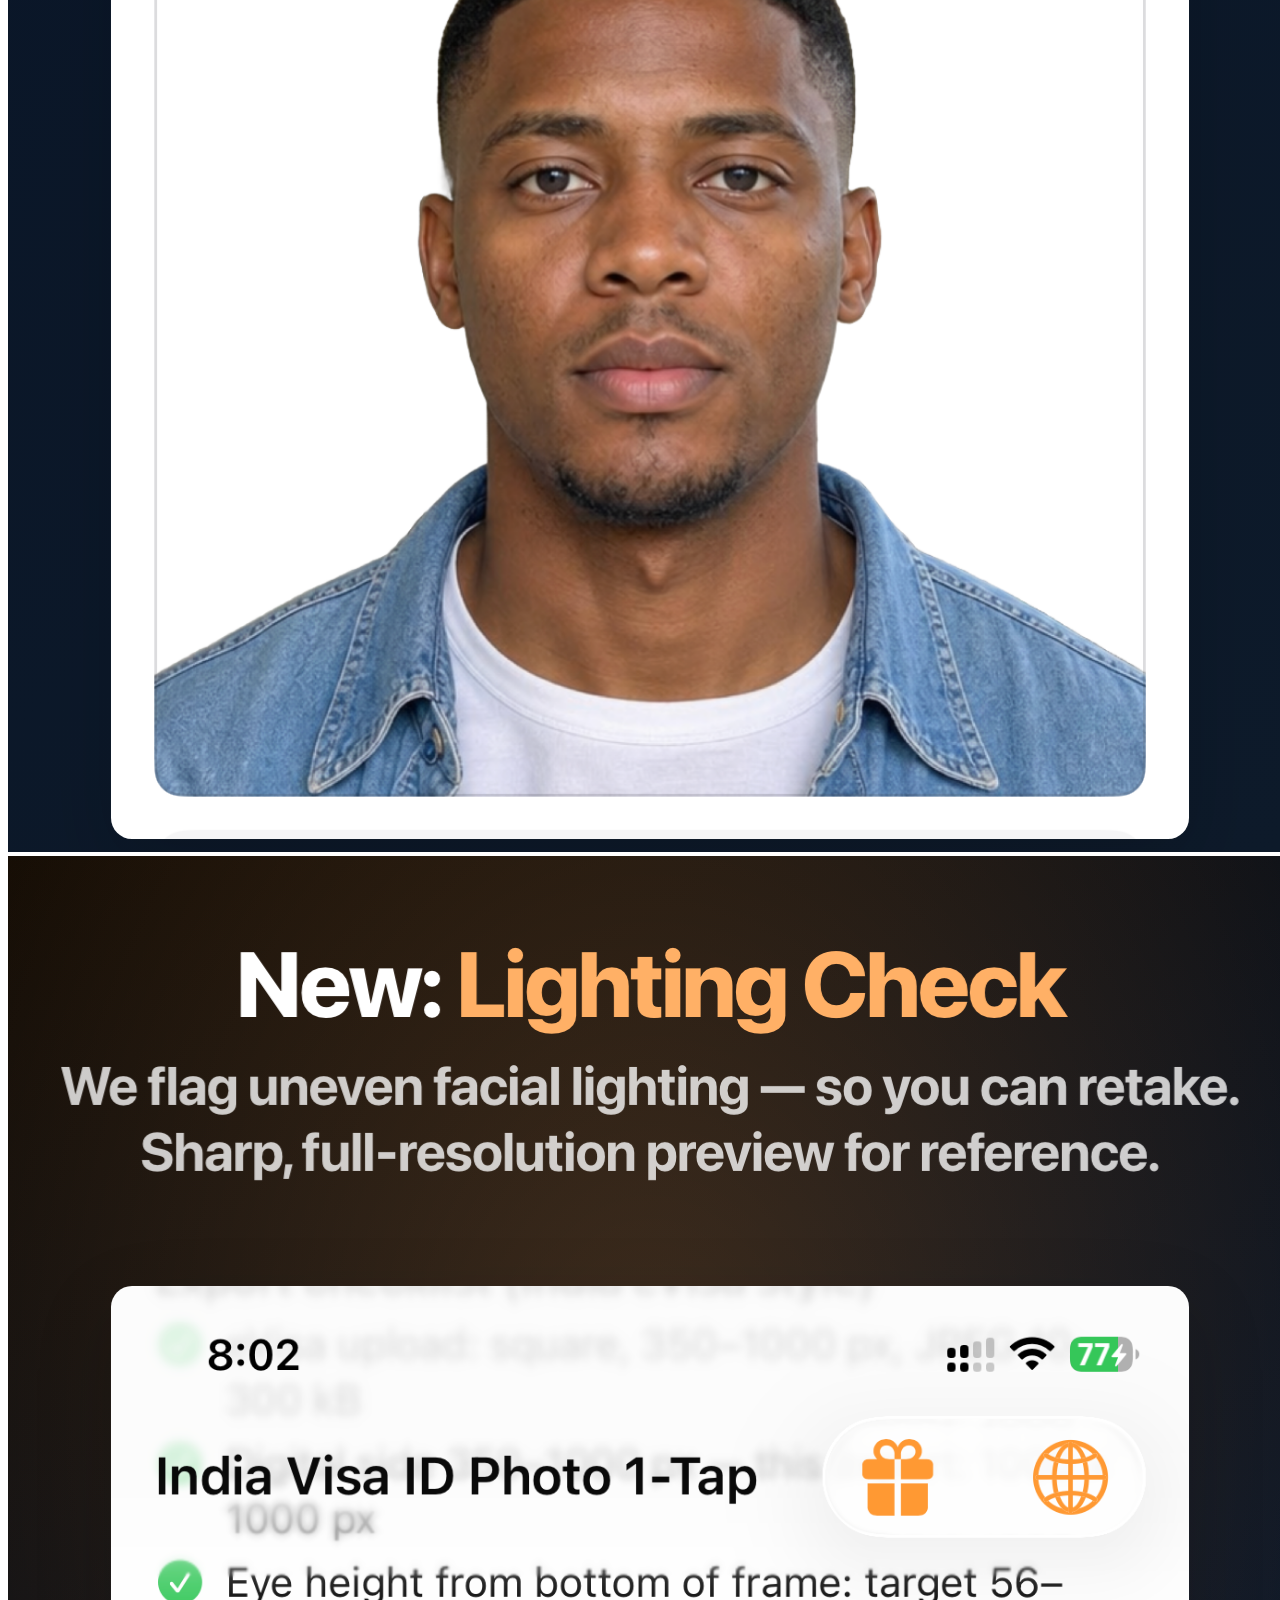
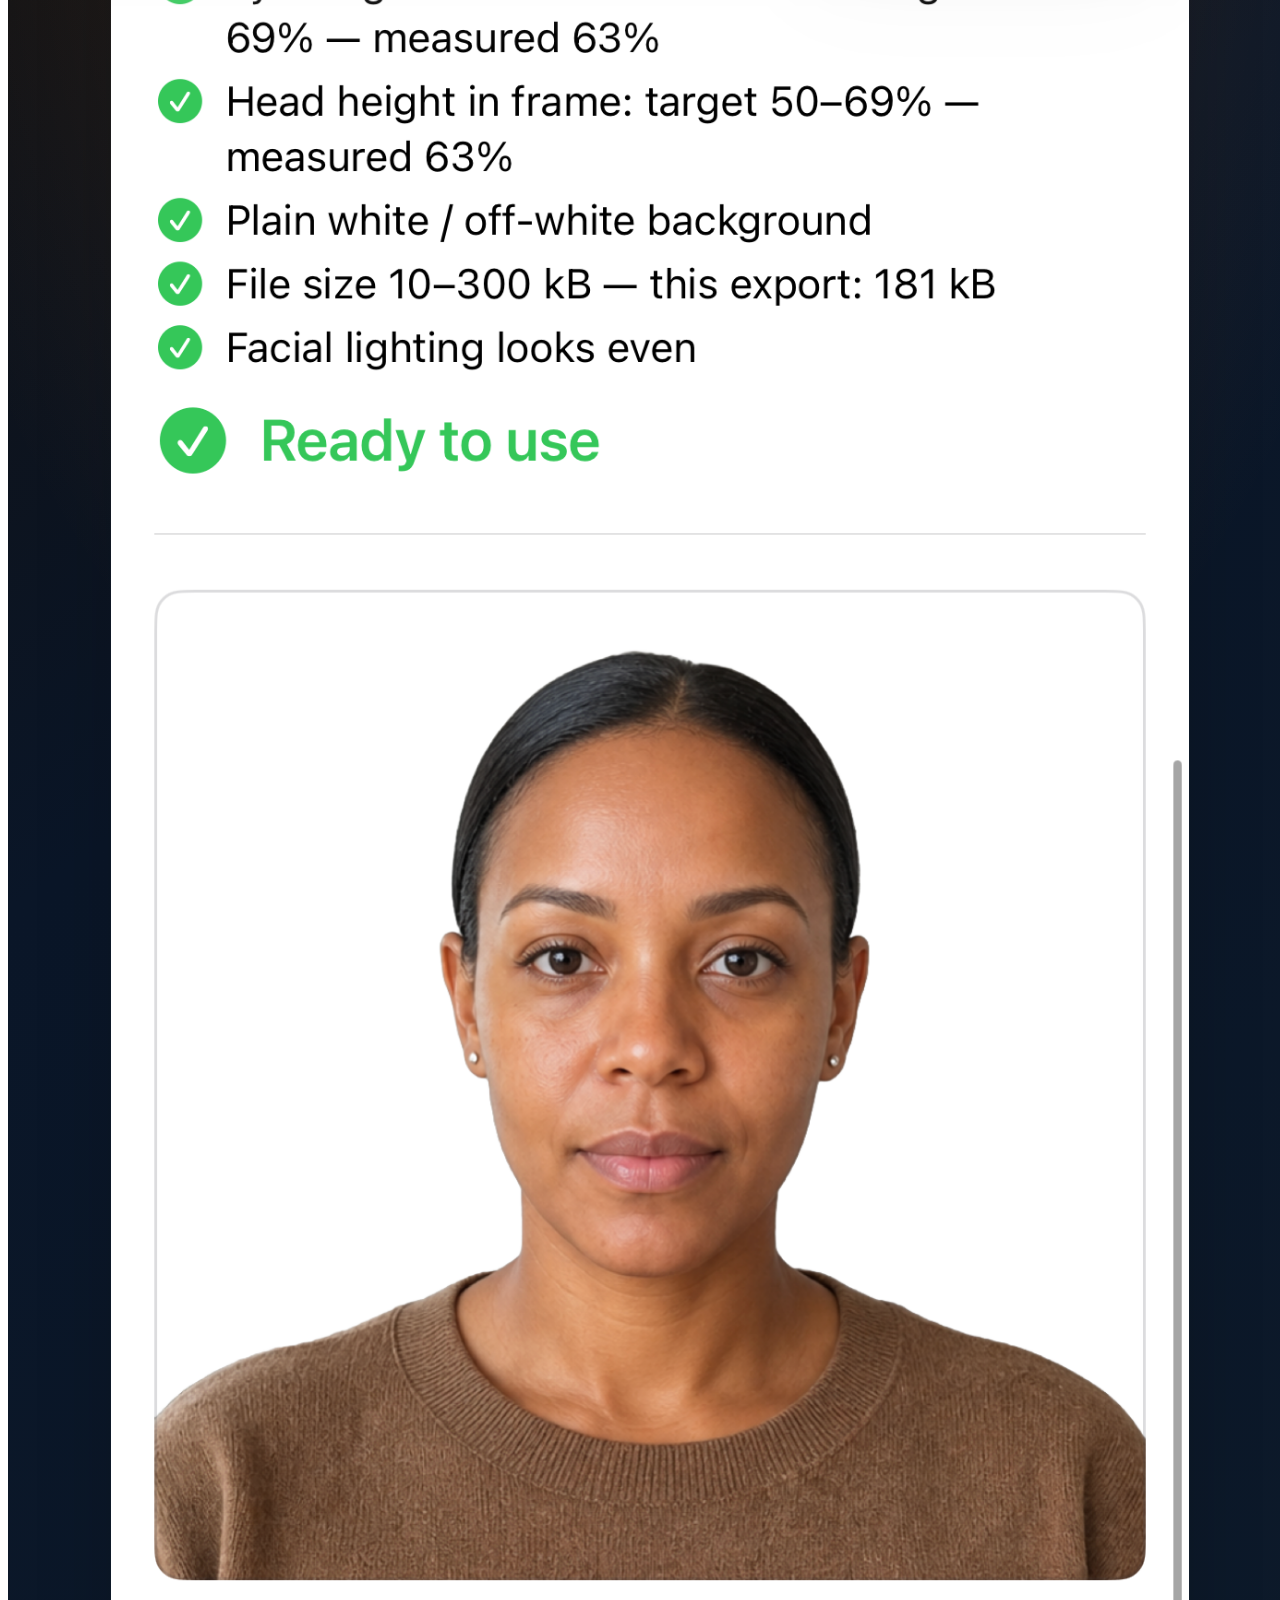
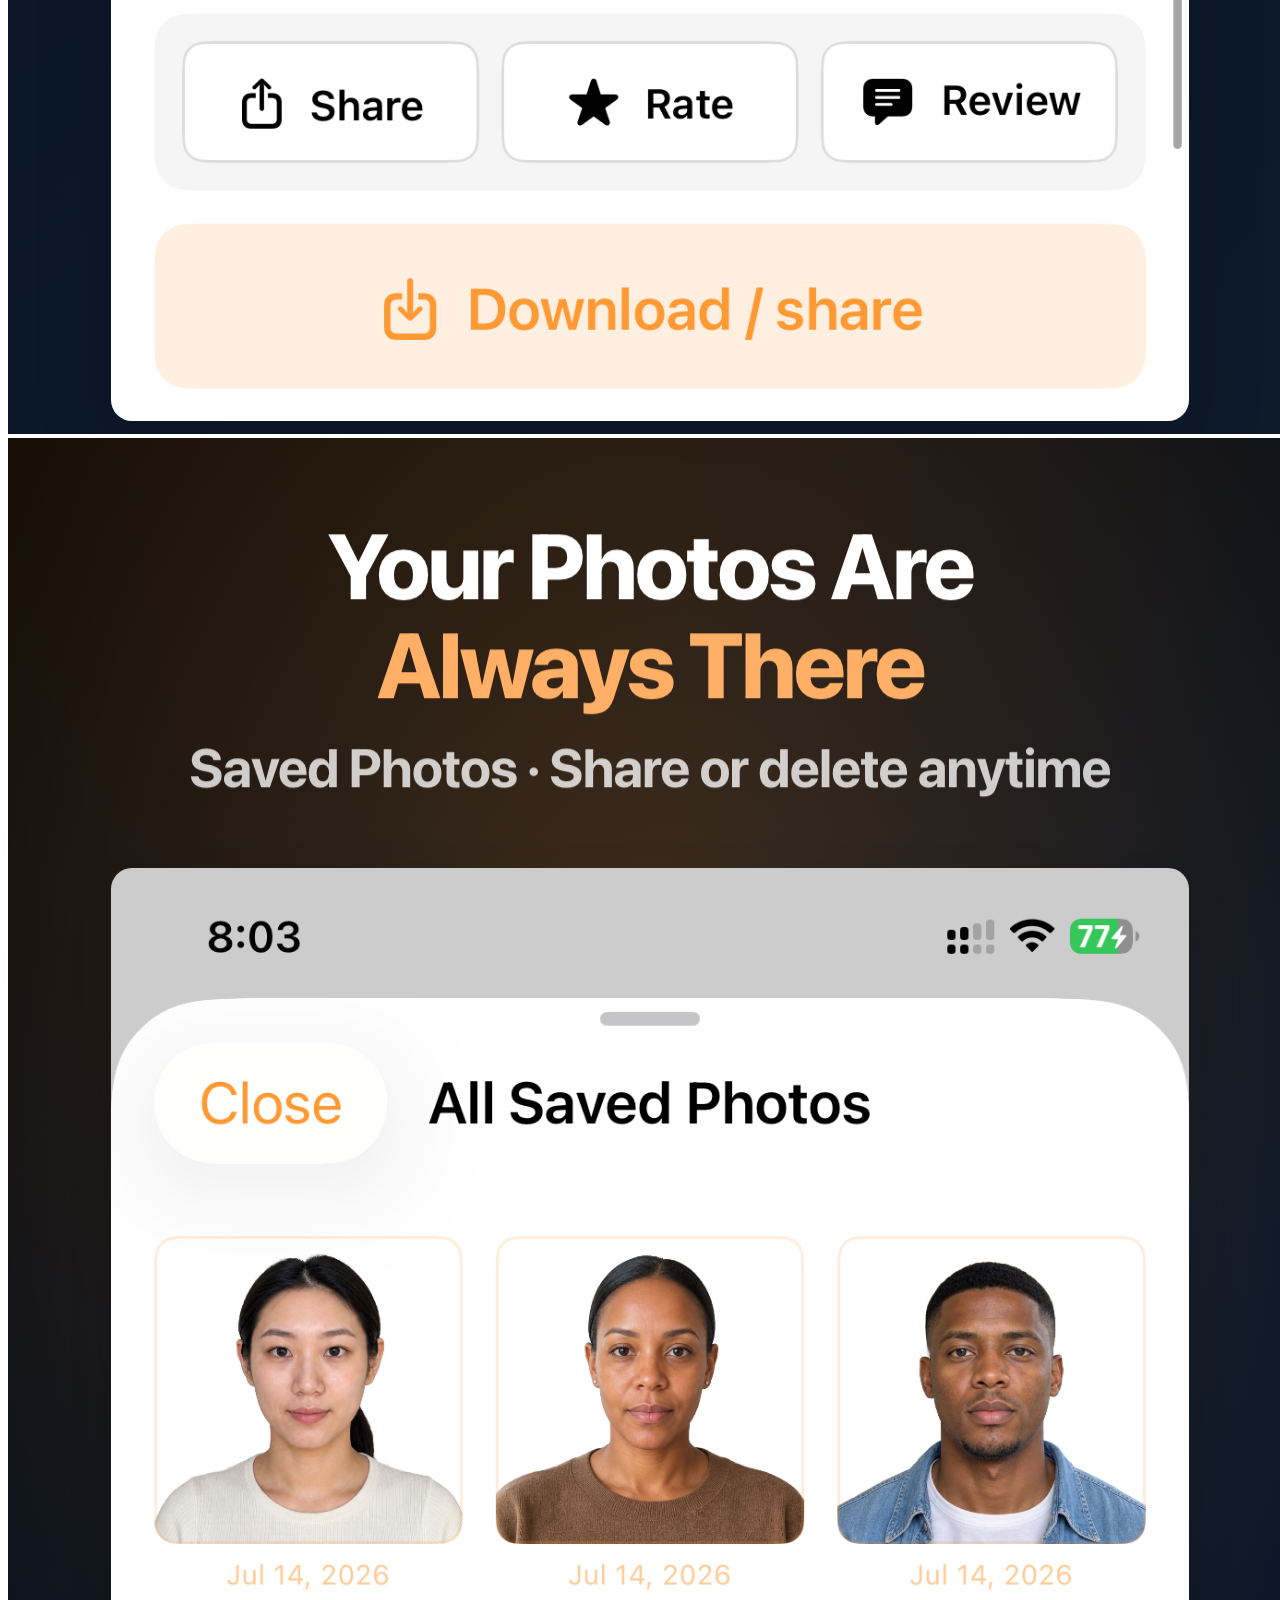
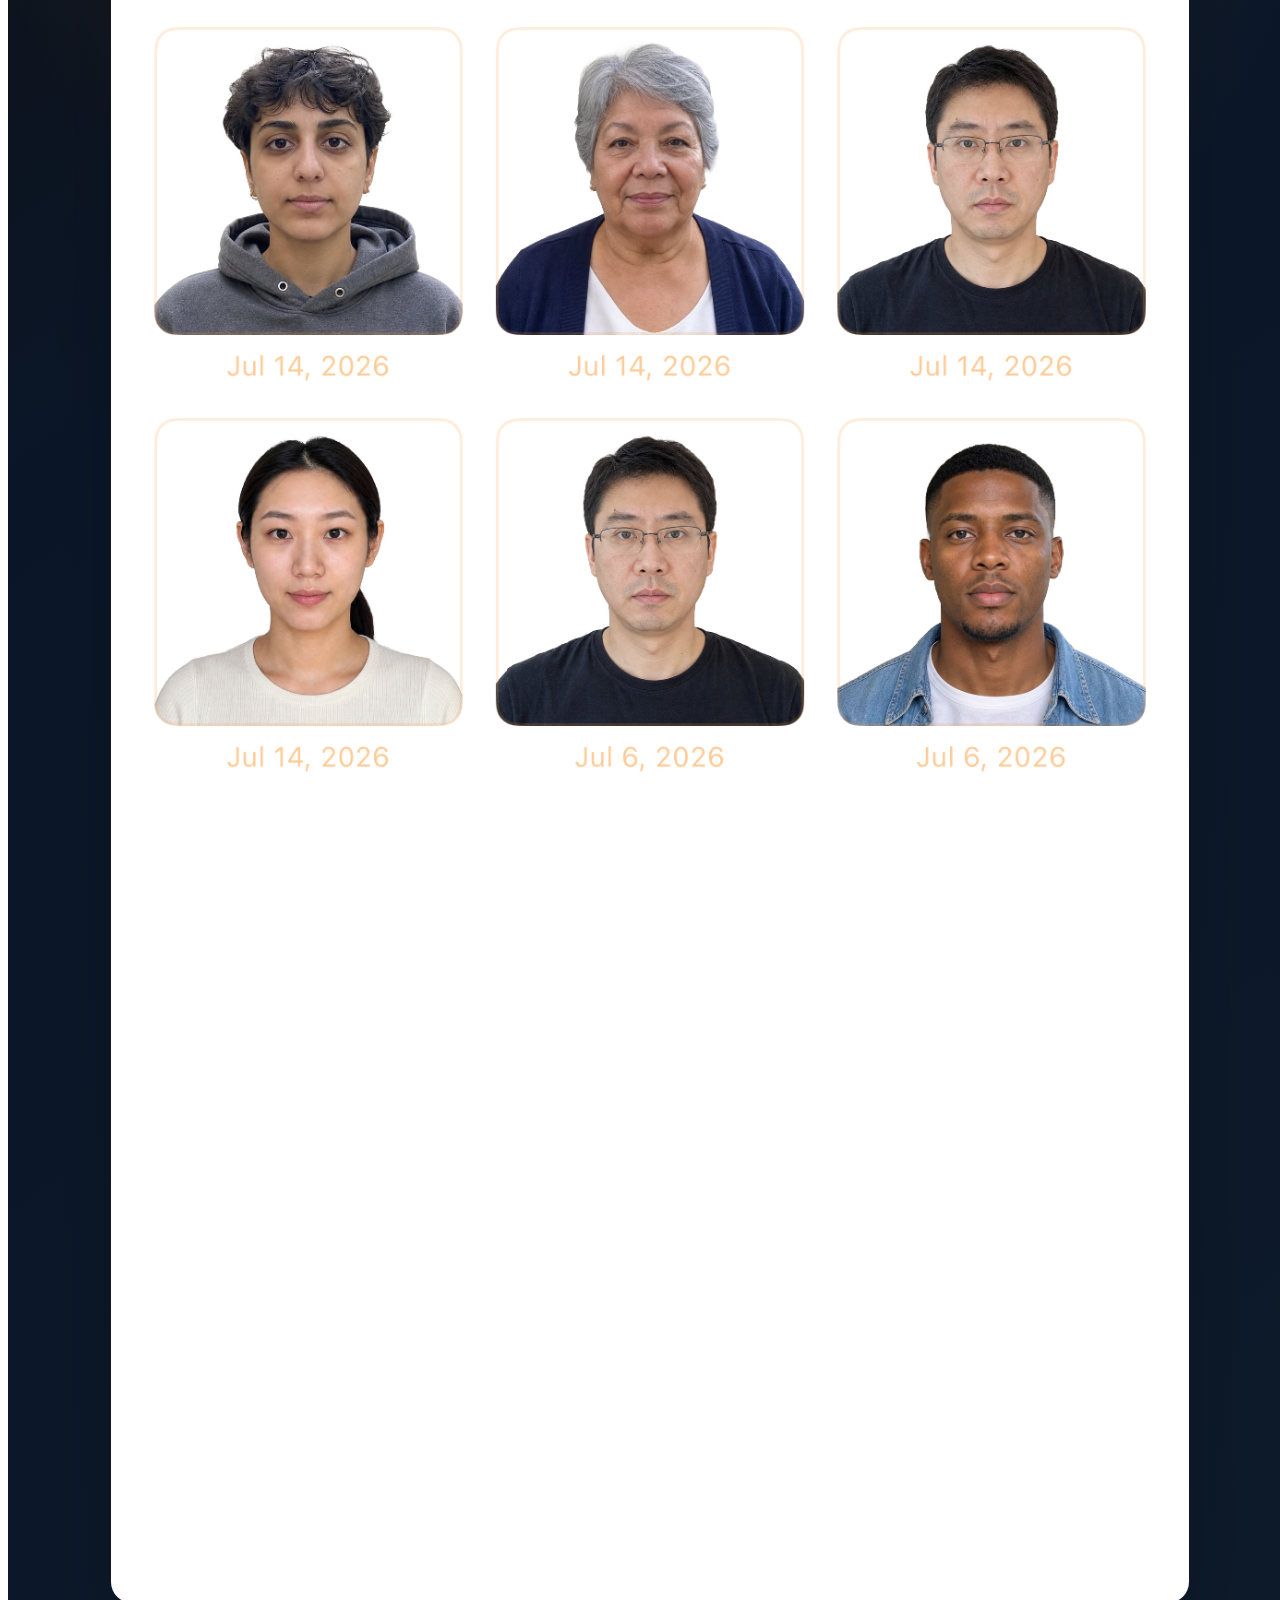
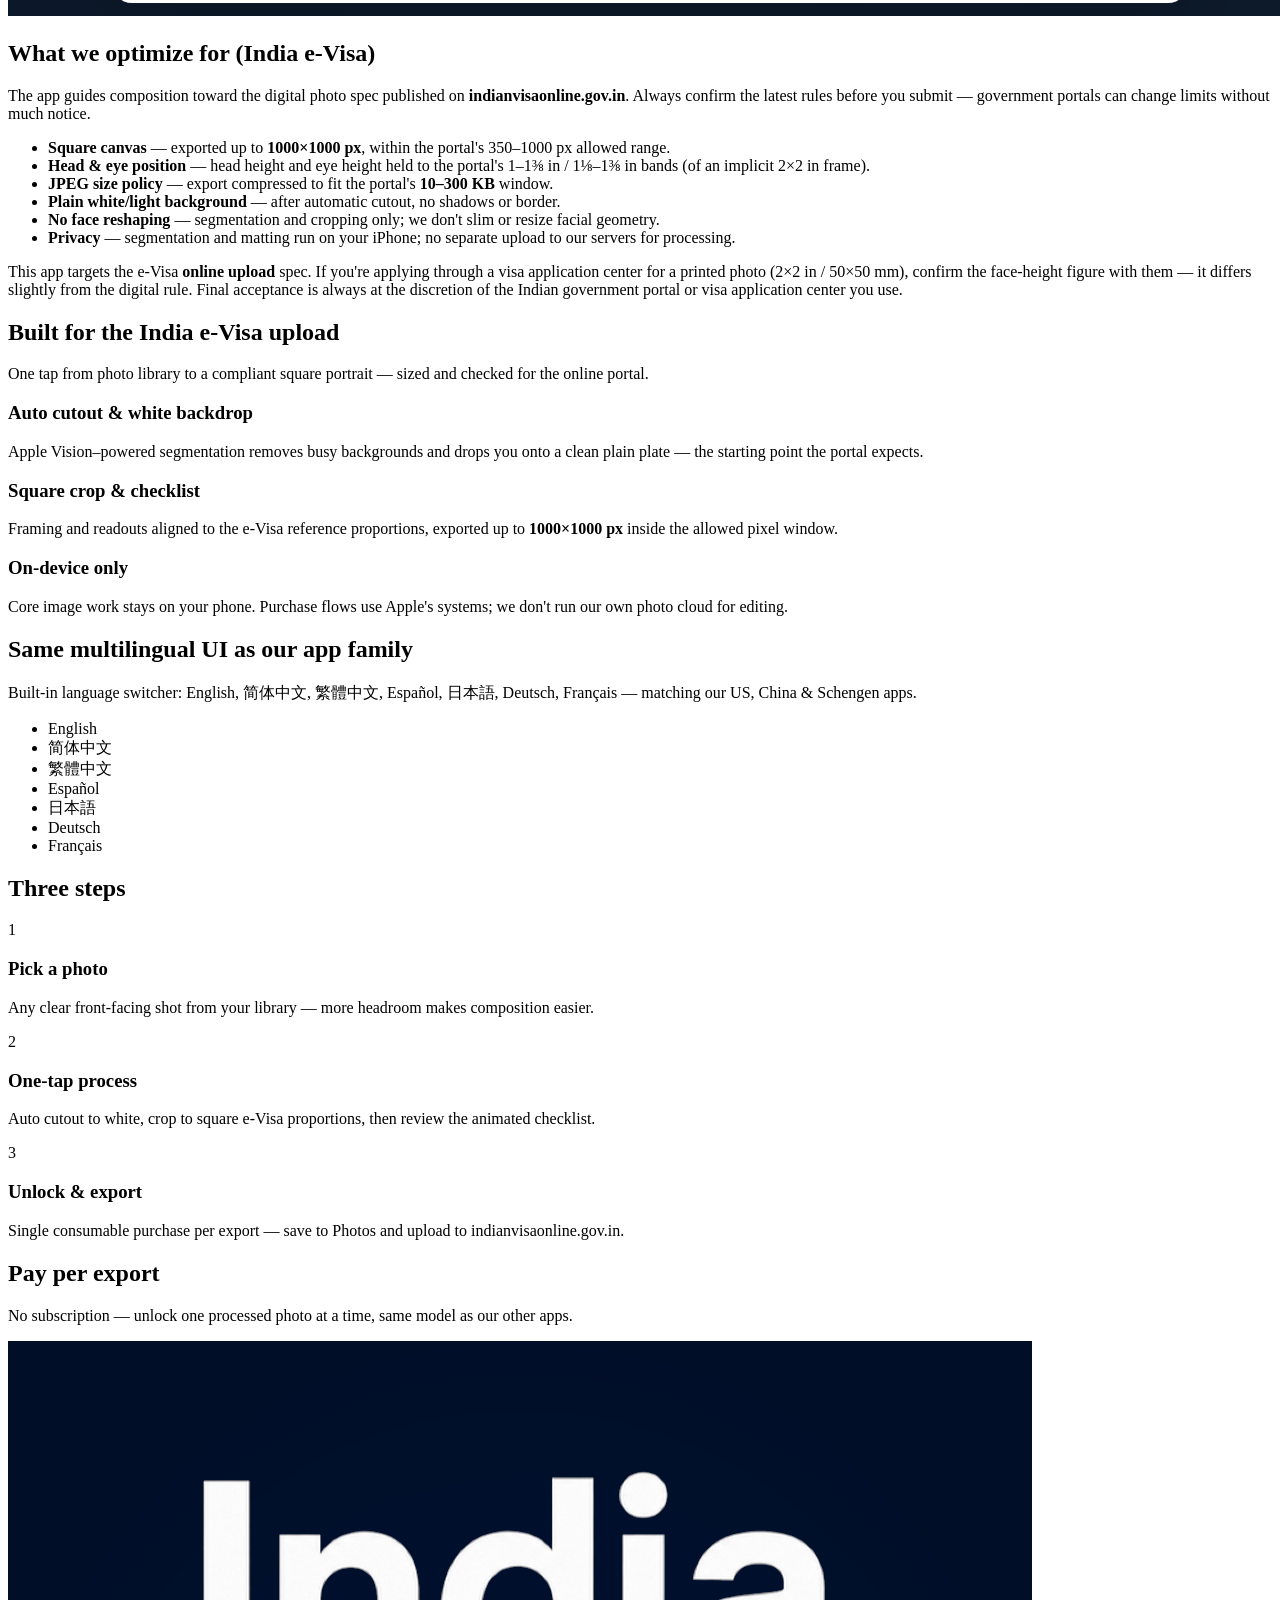
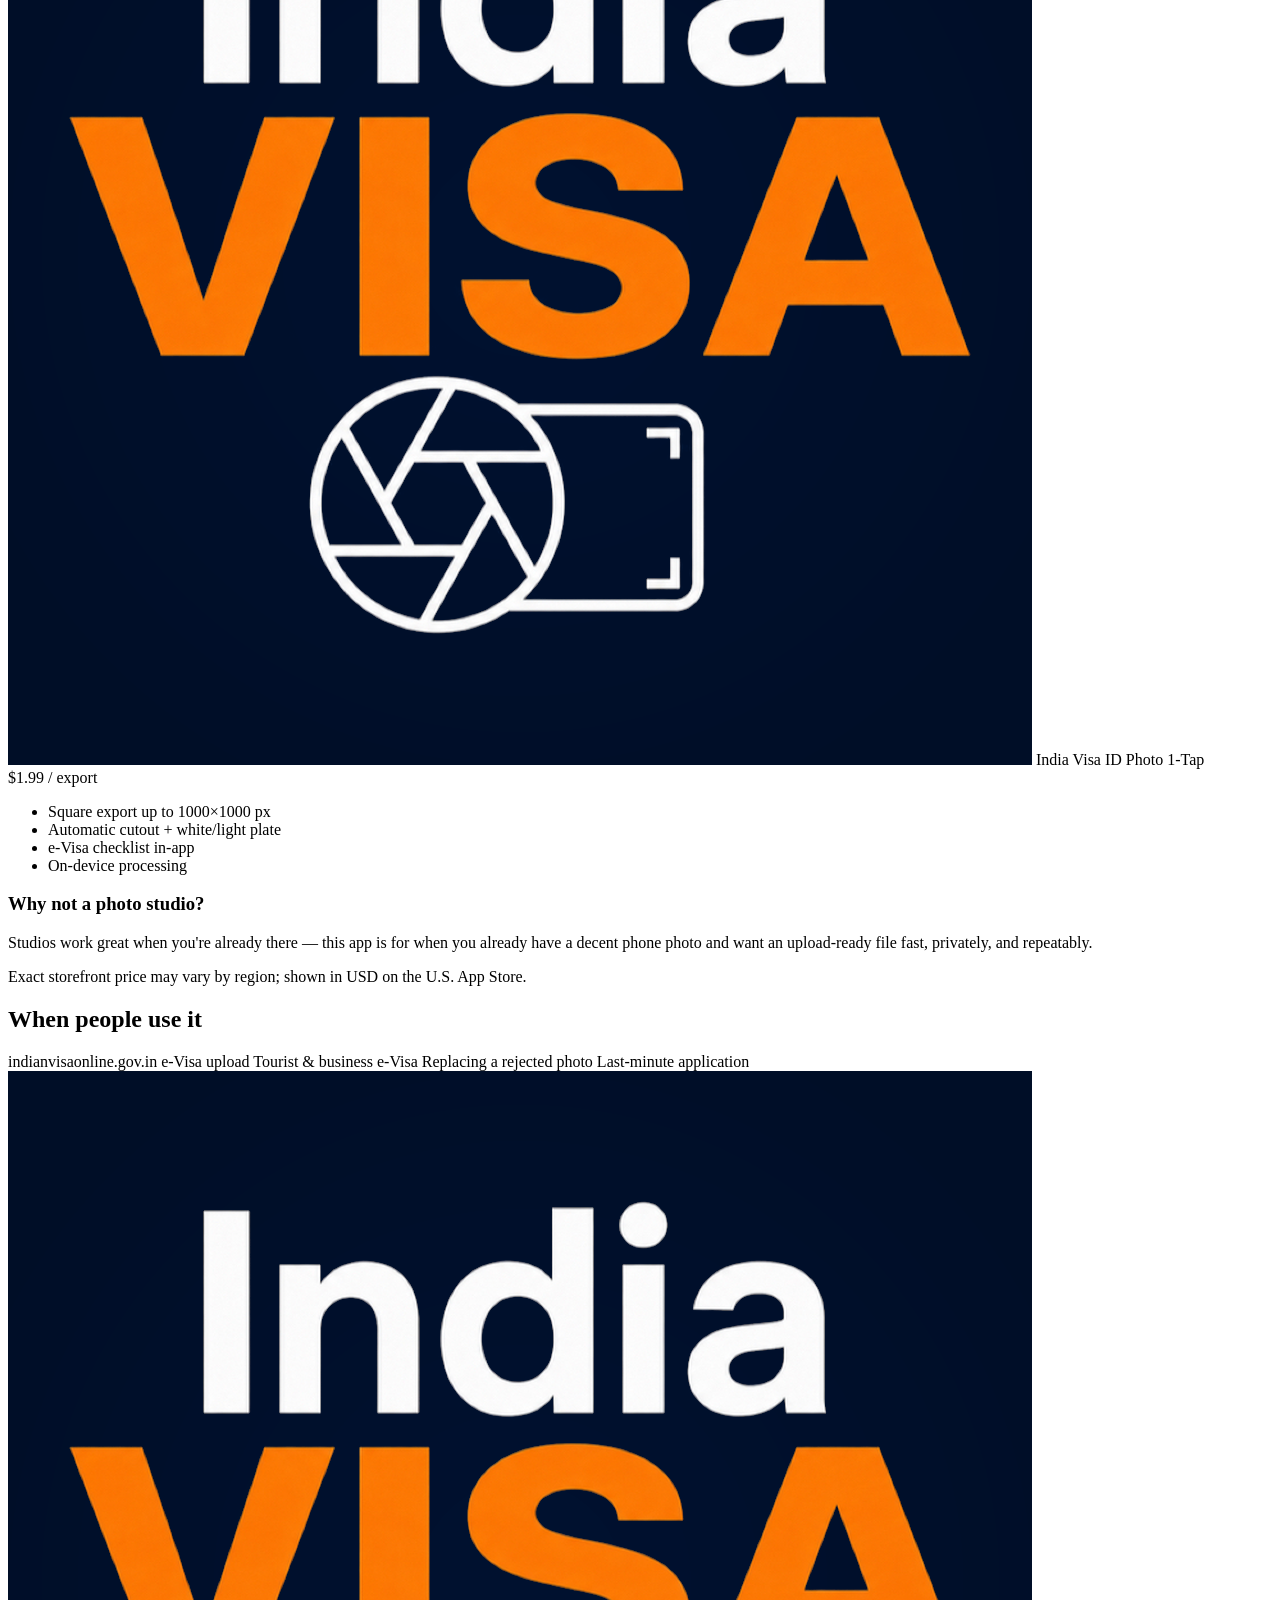
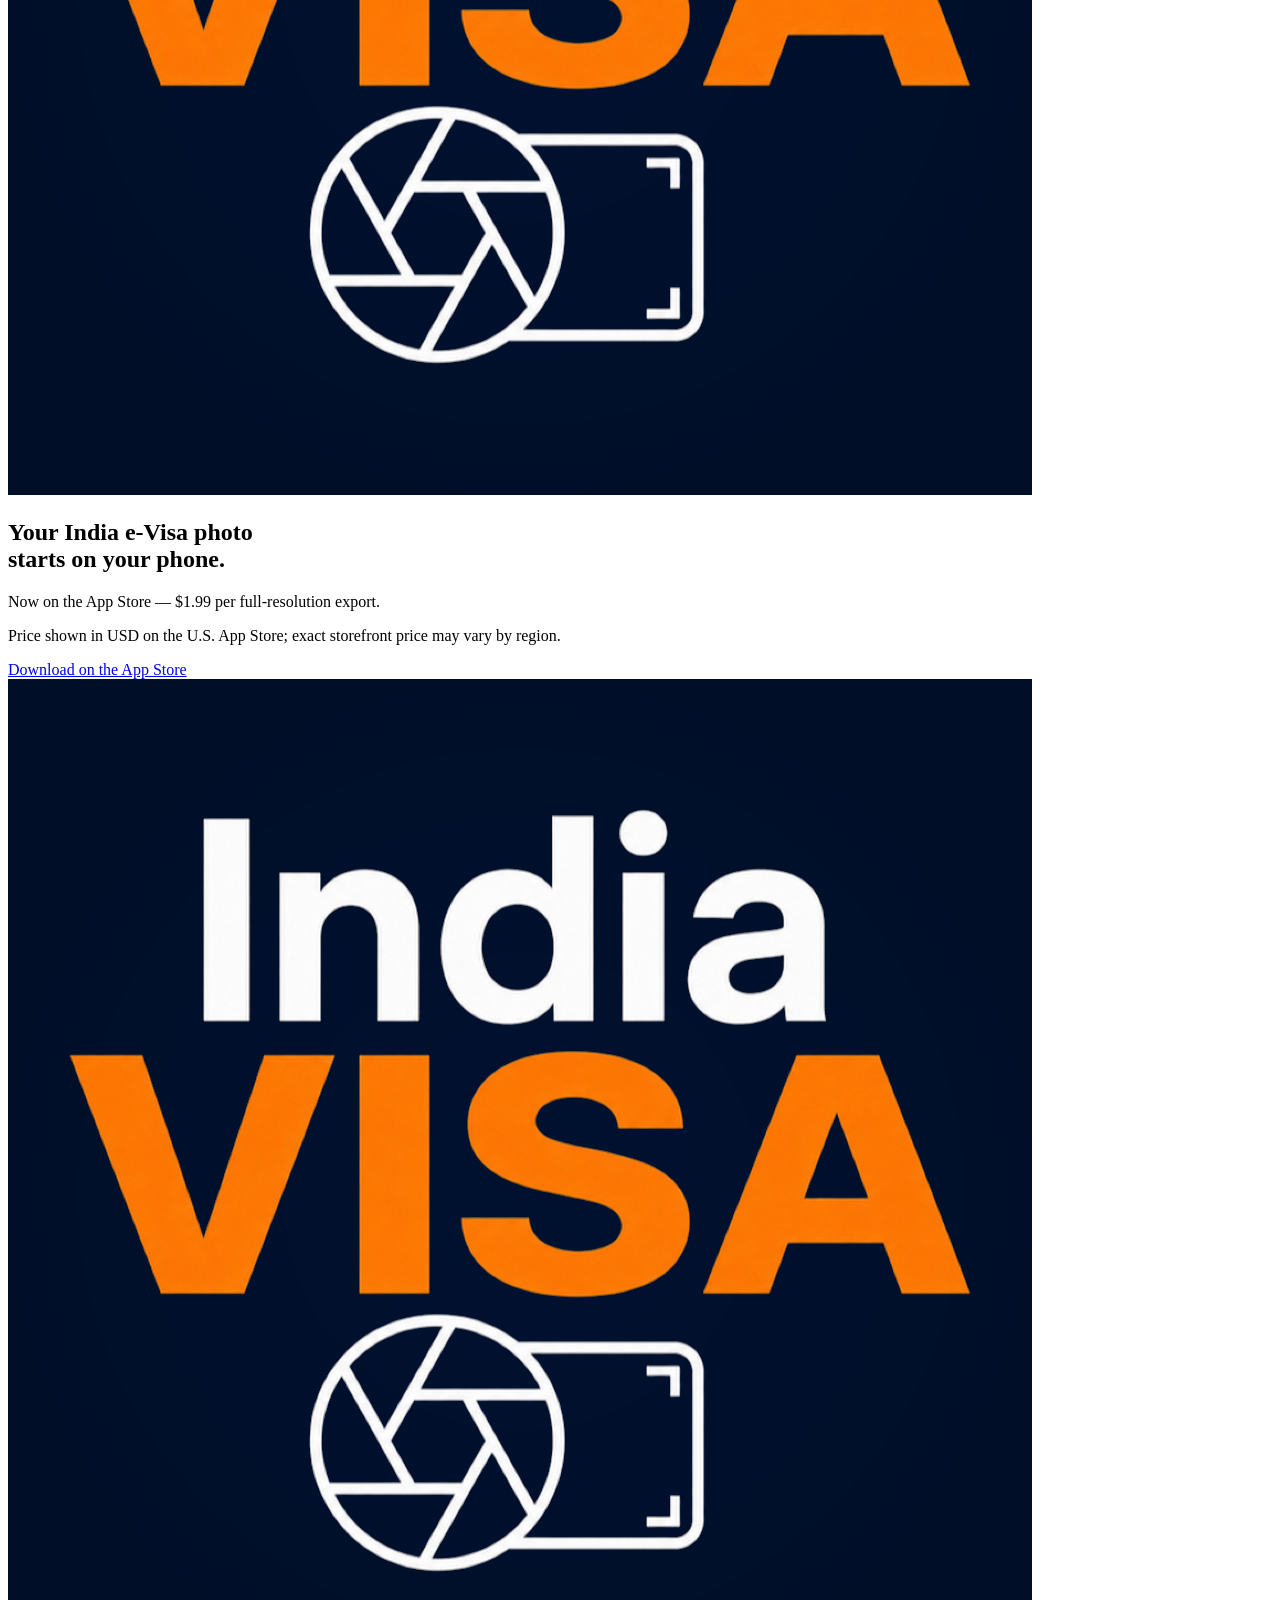
==== commit abebb09e: "Add Cloudflare Web Analytics" ====
--- a/index.html
+++ b/index.html
@@ -224,6 +224,7 @@
         .demo-wall-row::-webkit-scrollbar-thumb { background: rgba(15, 23, 42, 0.16); border-radius: 999px; }
         .demo-wall-item { flex: 0 0 auto; scroll-snap-align: start; width: min(220px, 56vw); }
     </style>
+<!-- Cloudflare Web Analytics --><script type="module" src="https://static.cloudflareinsights.com/beacon.min.js" data-cf-beacon='{"token": "2652101b025045aa896ceeb2e3f7d92d"}'></script><!-- End Cloudflare Web Analytics -->
 </head>
 <body class="bg-white text-gray-900 font-sans antialiased">
 
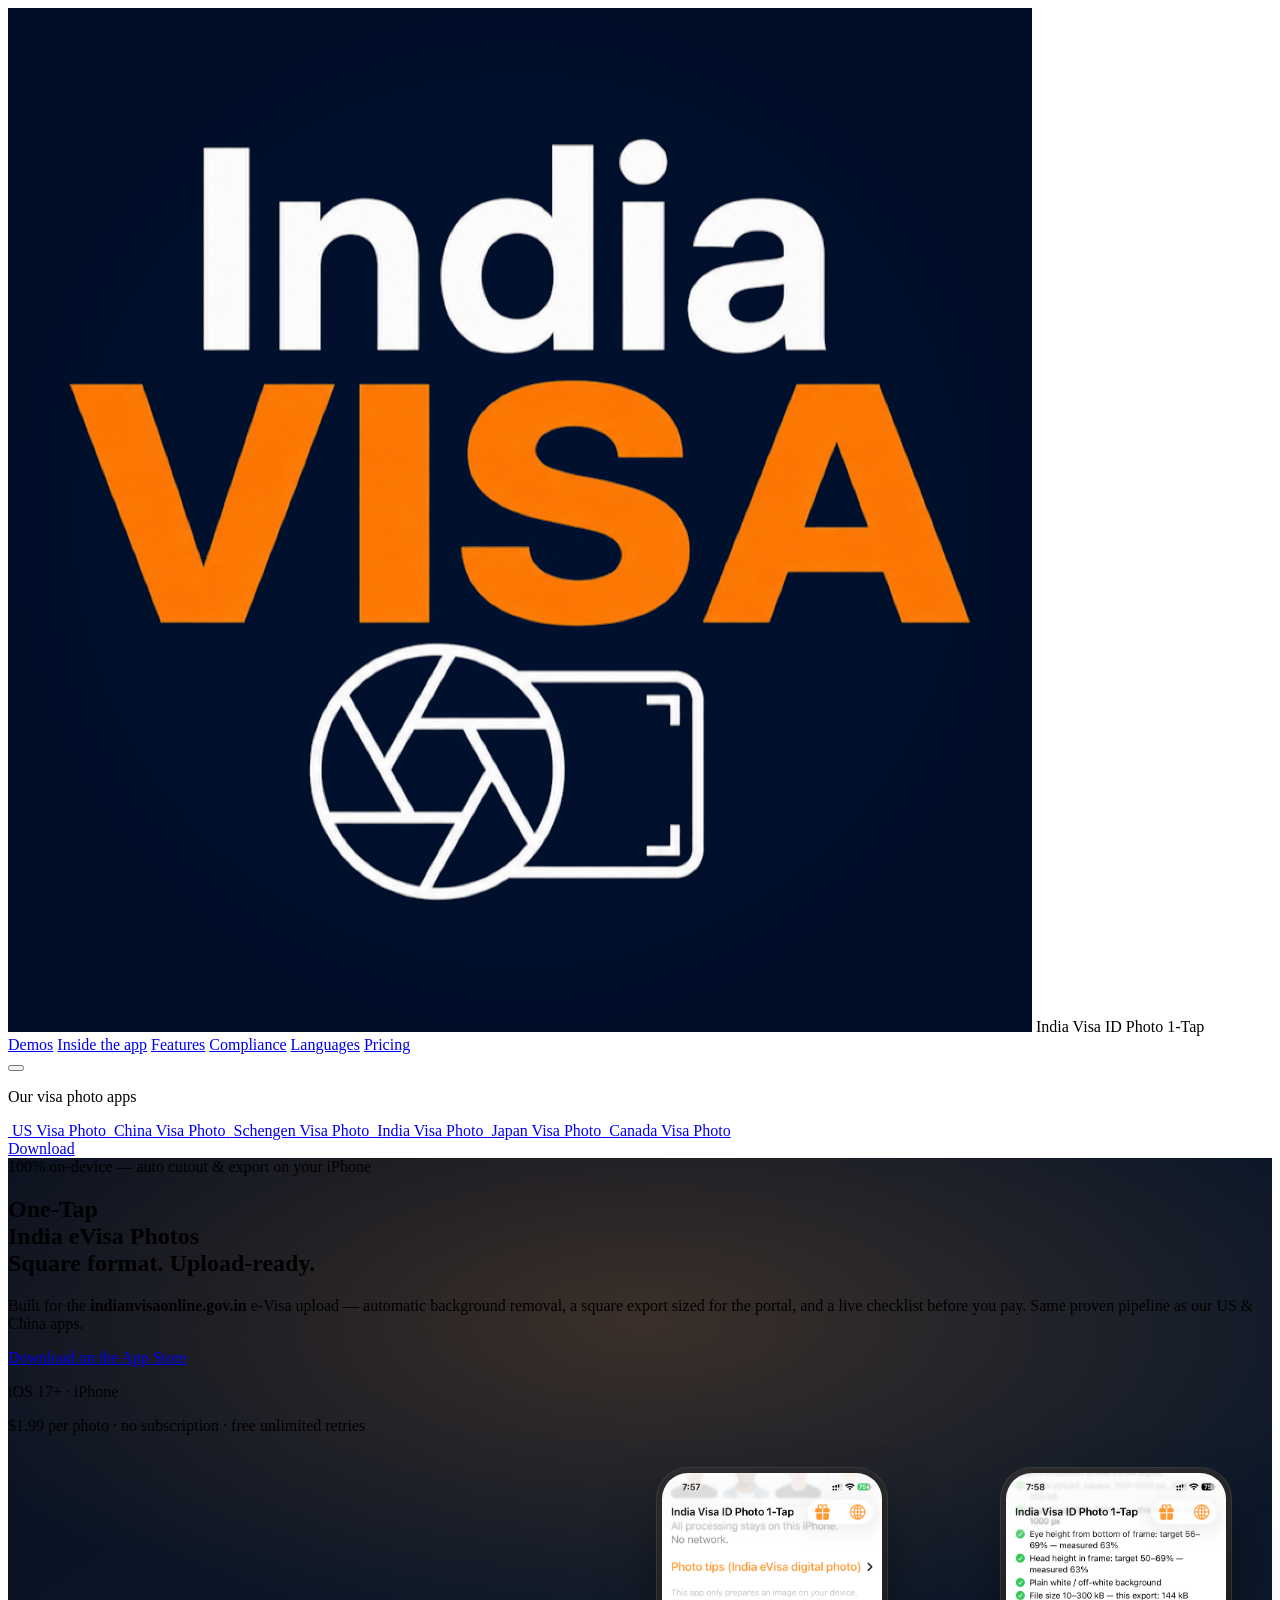
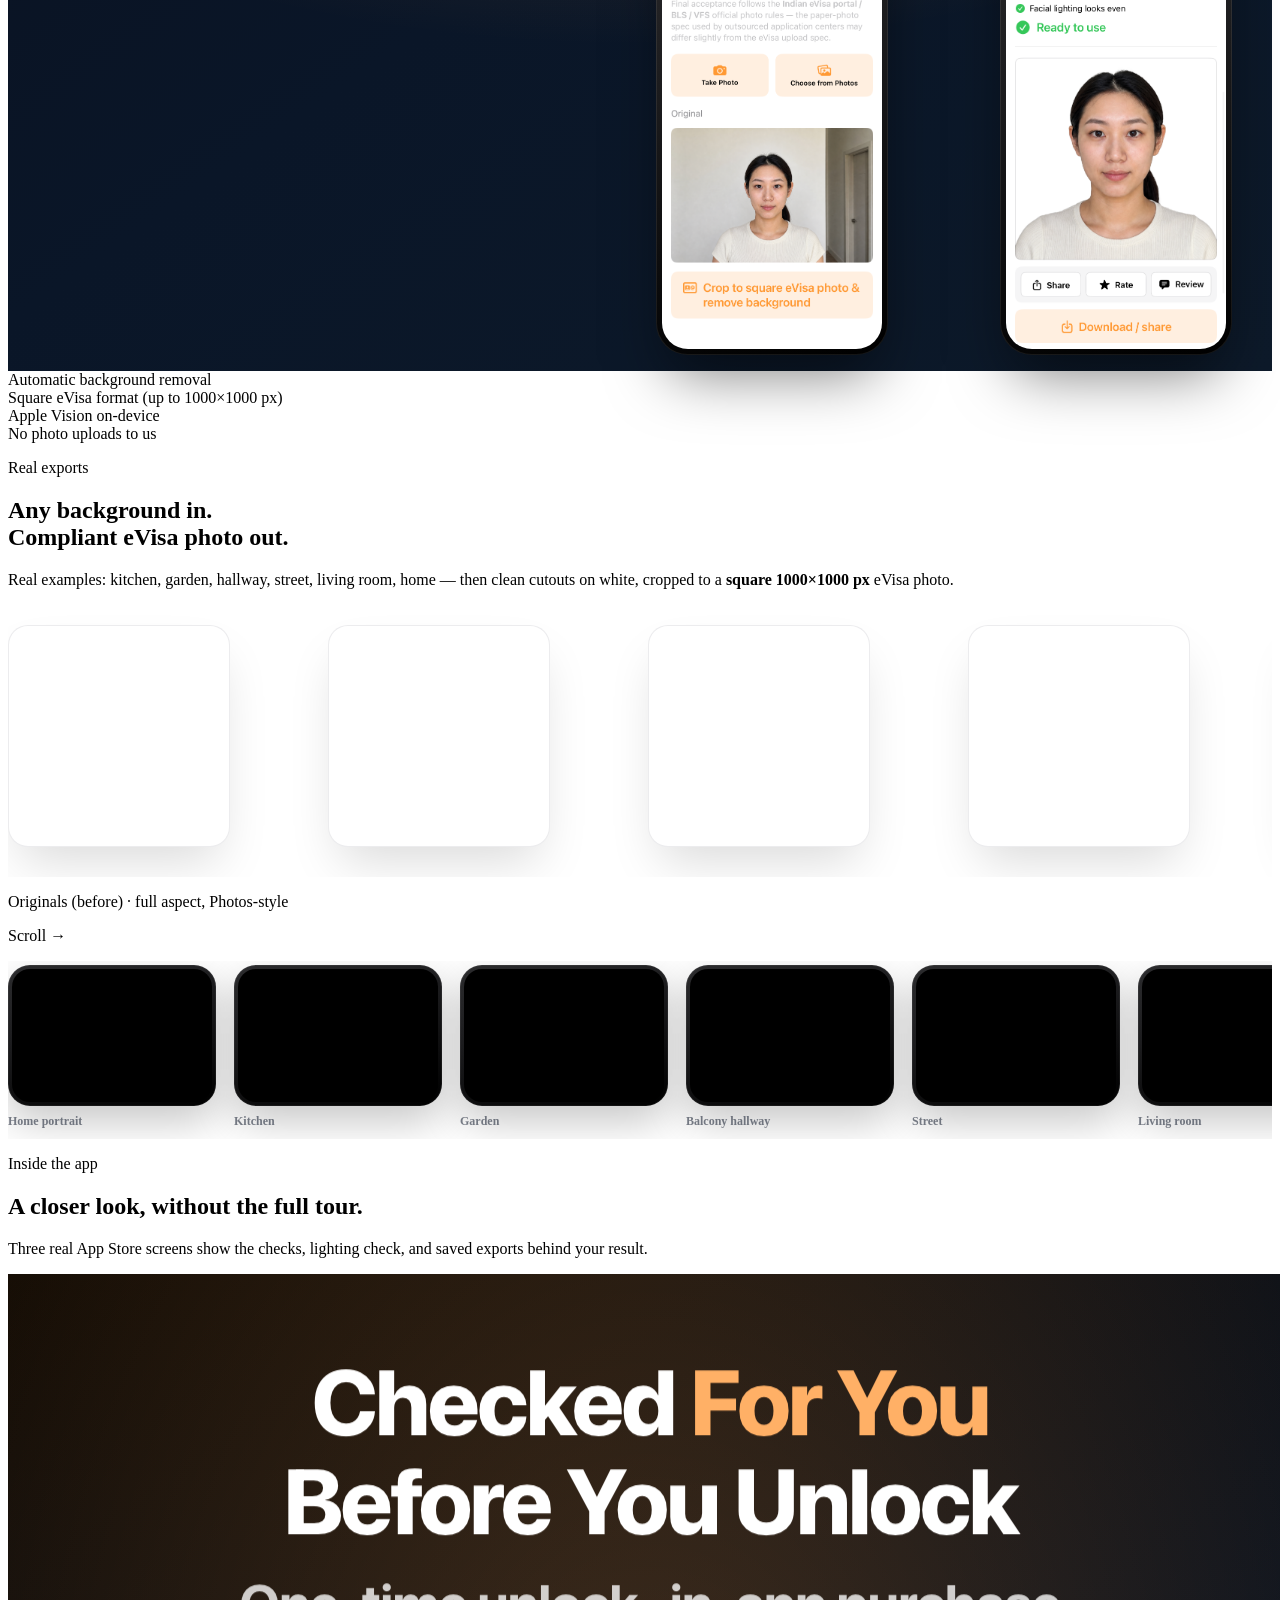
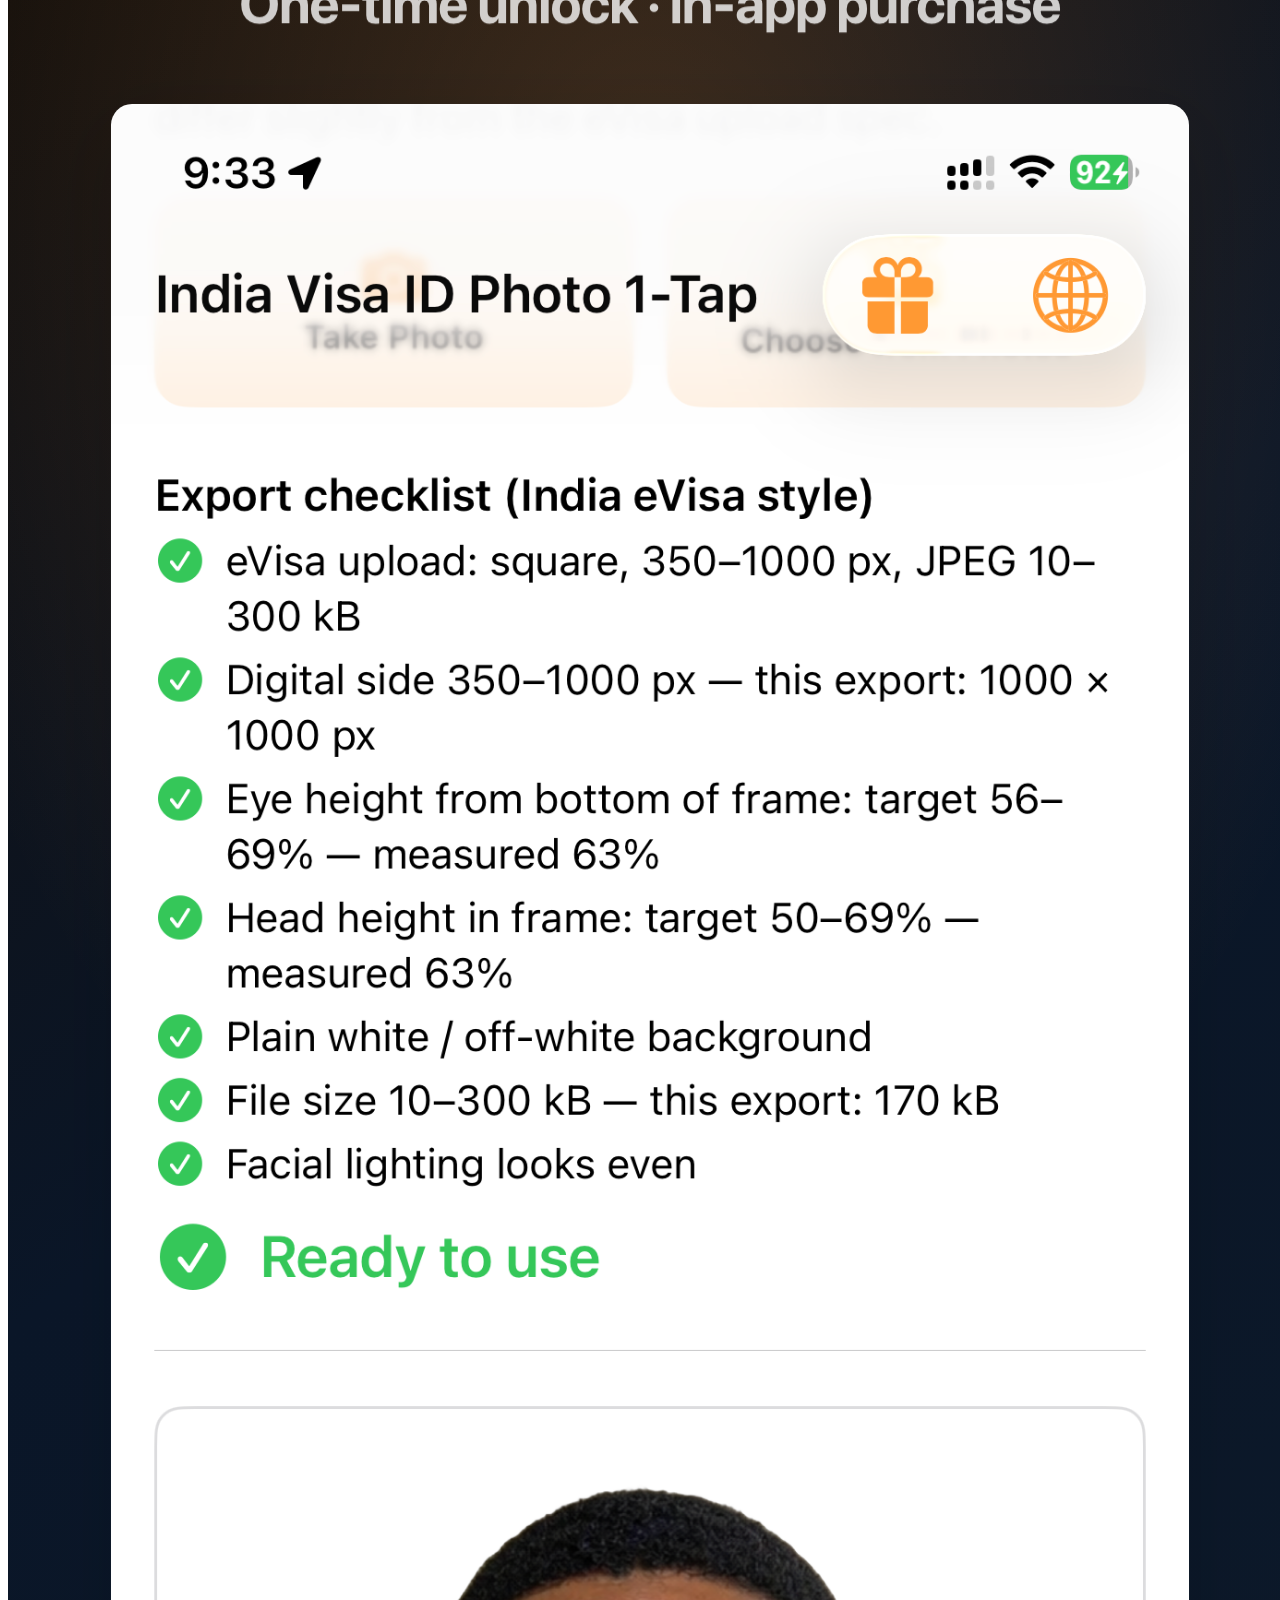
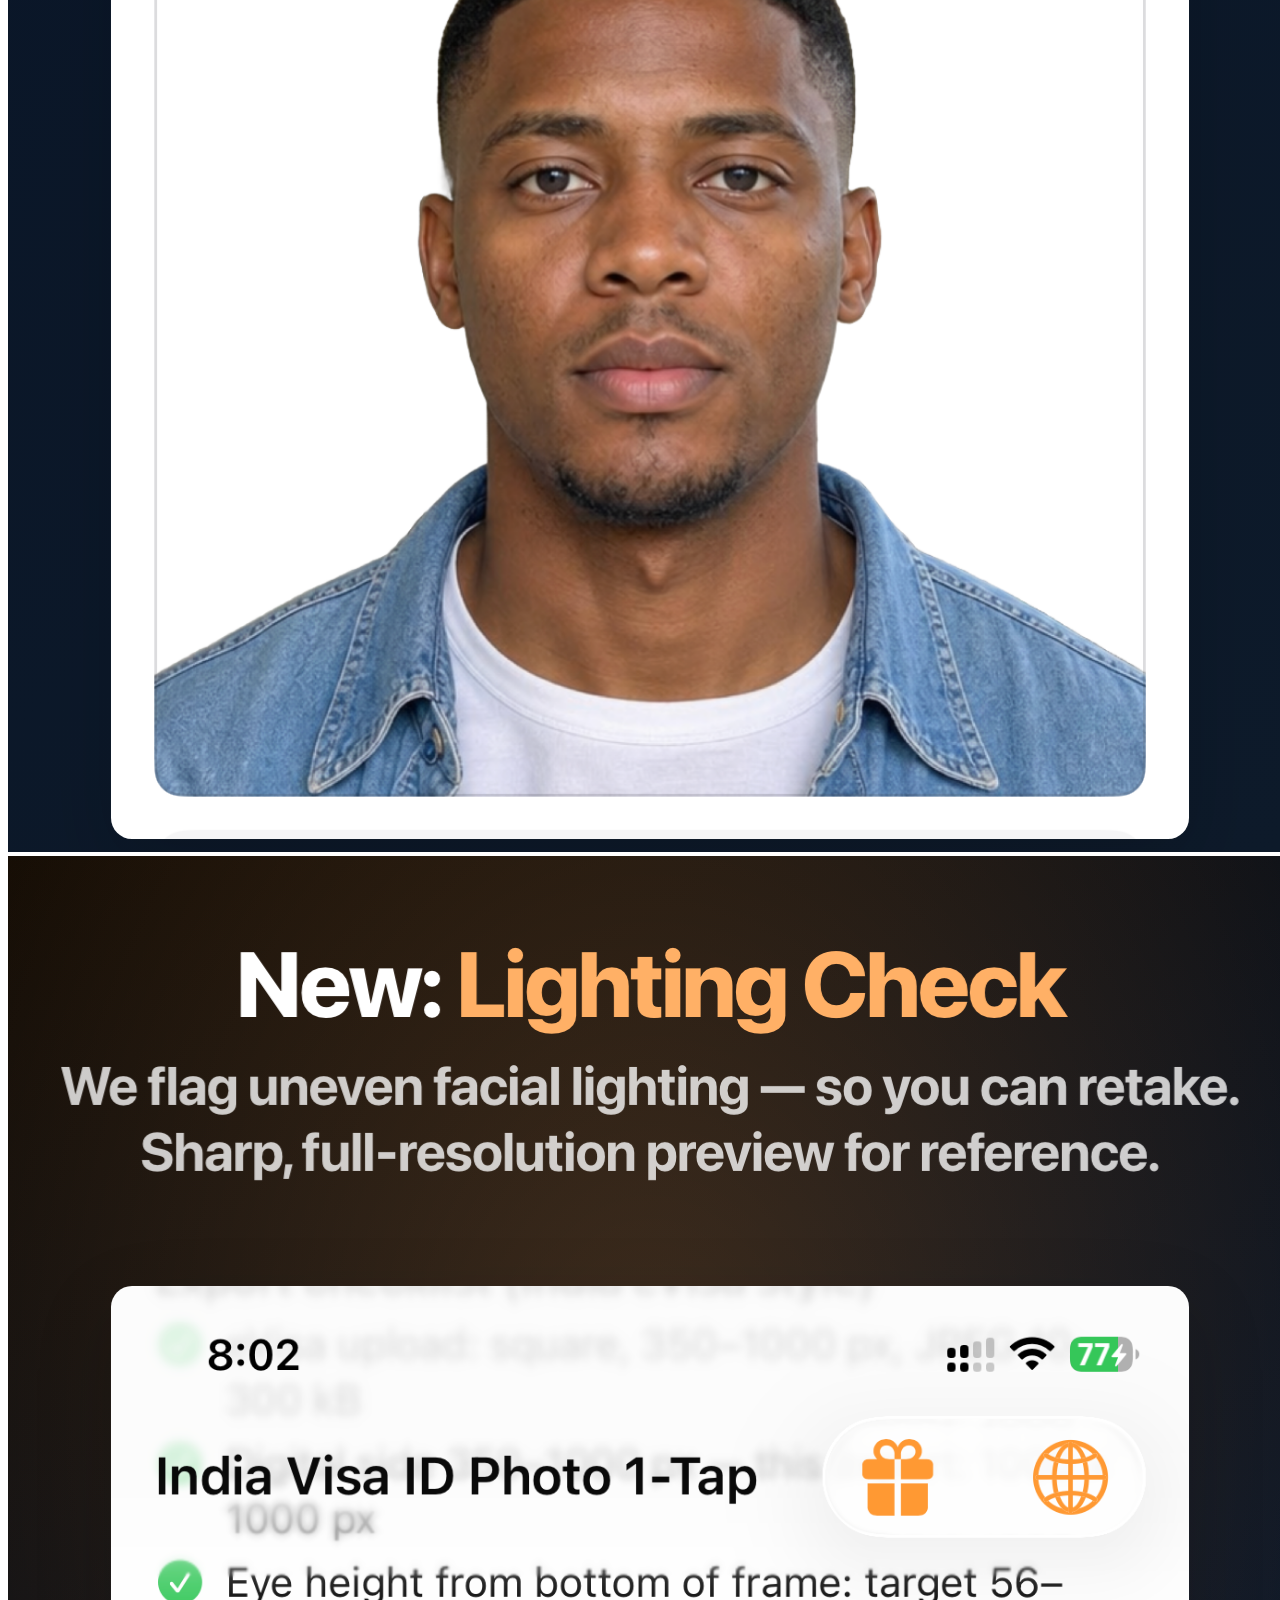
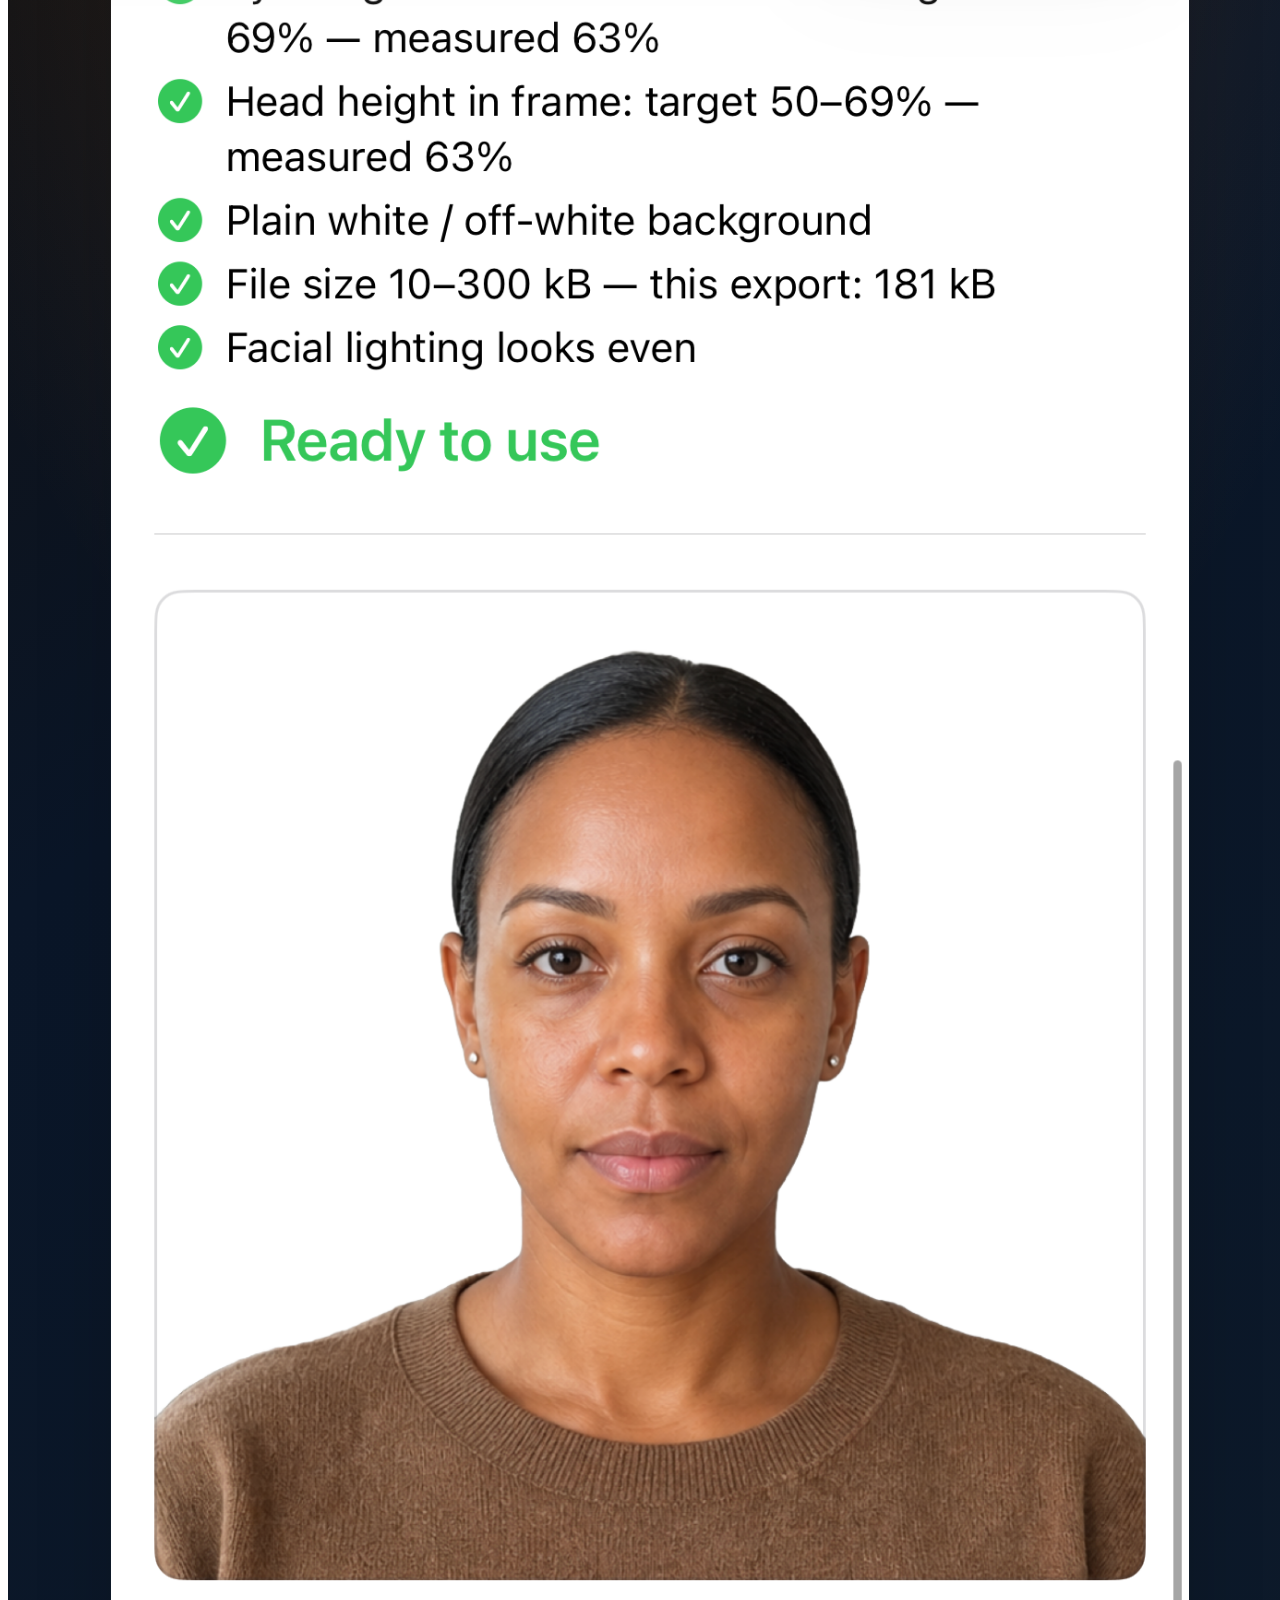
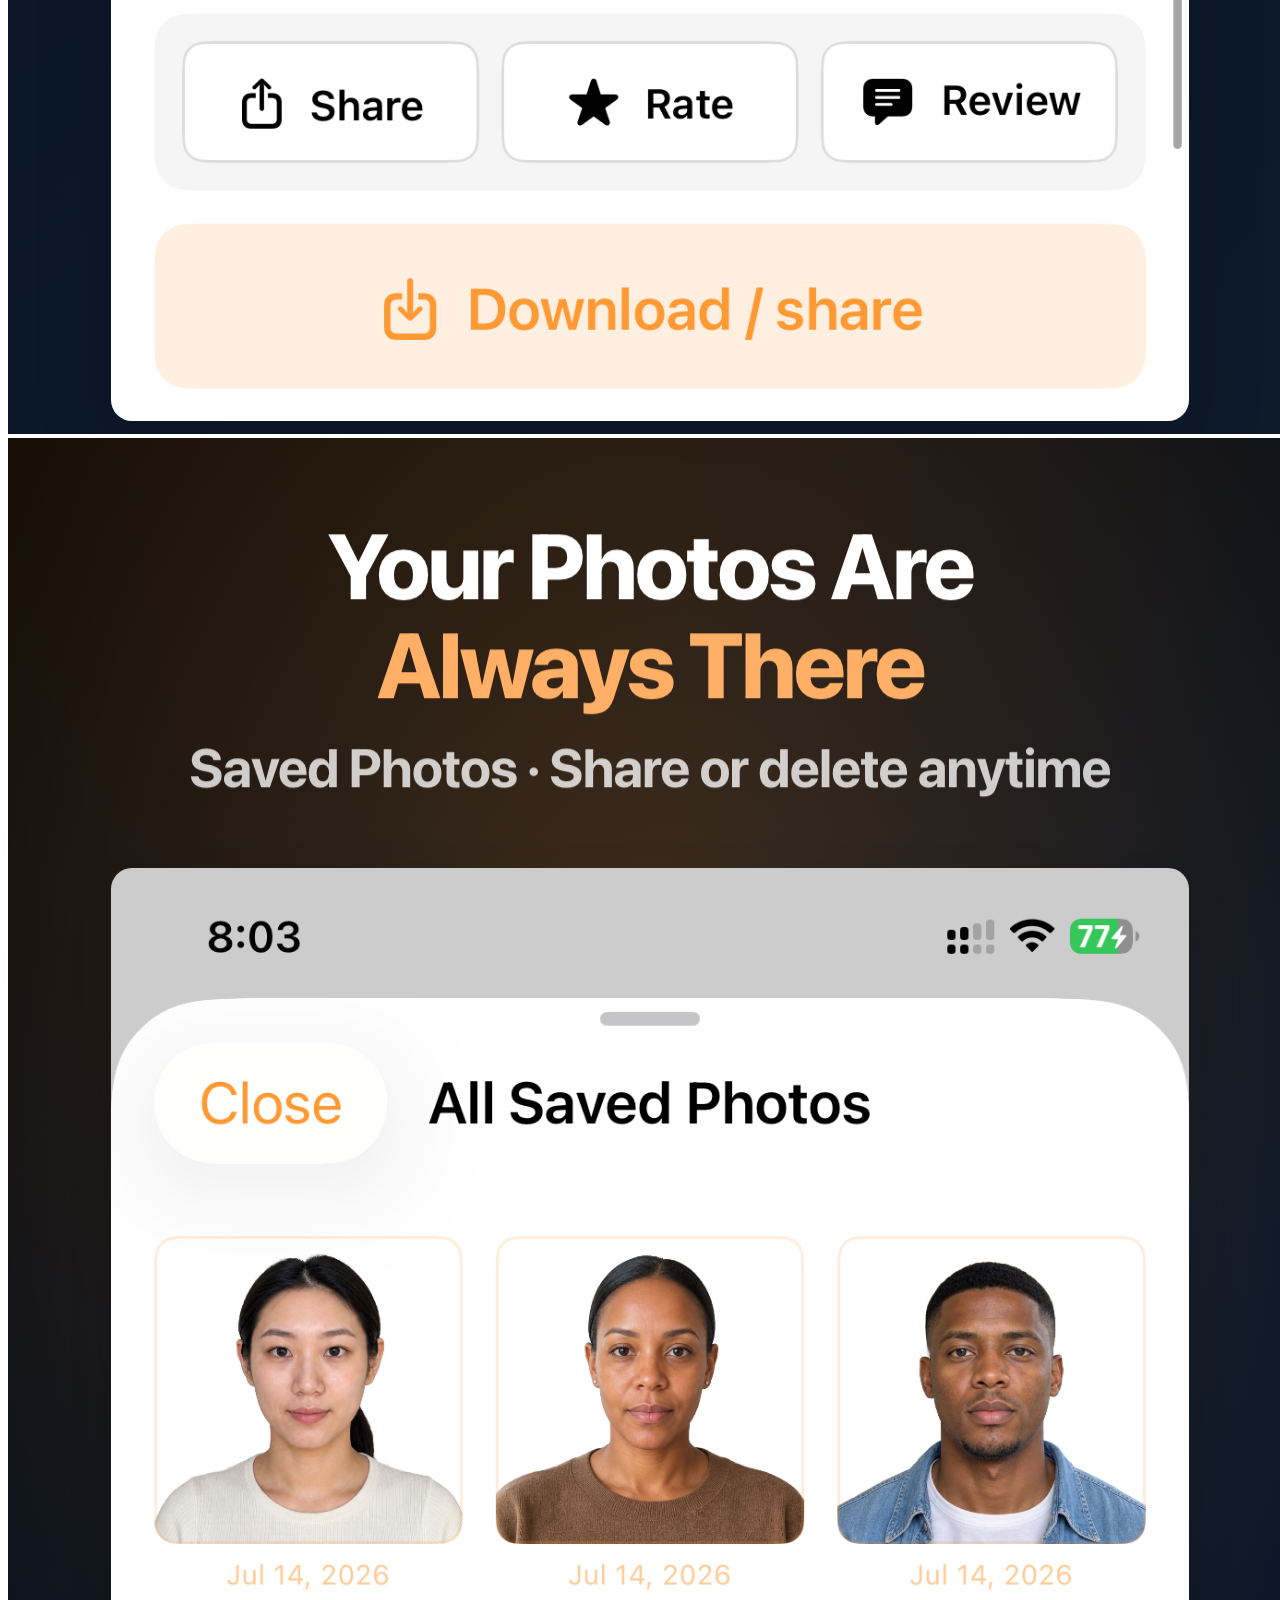
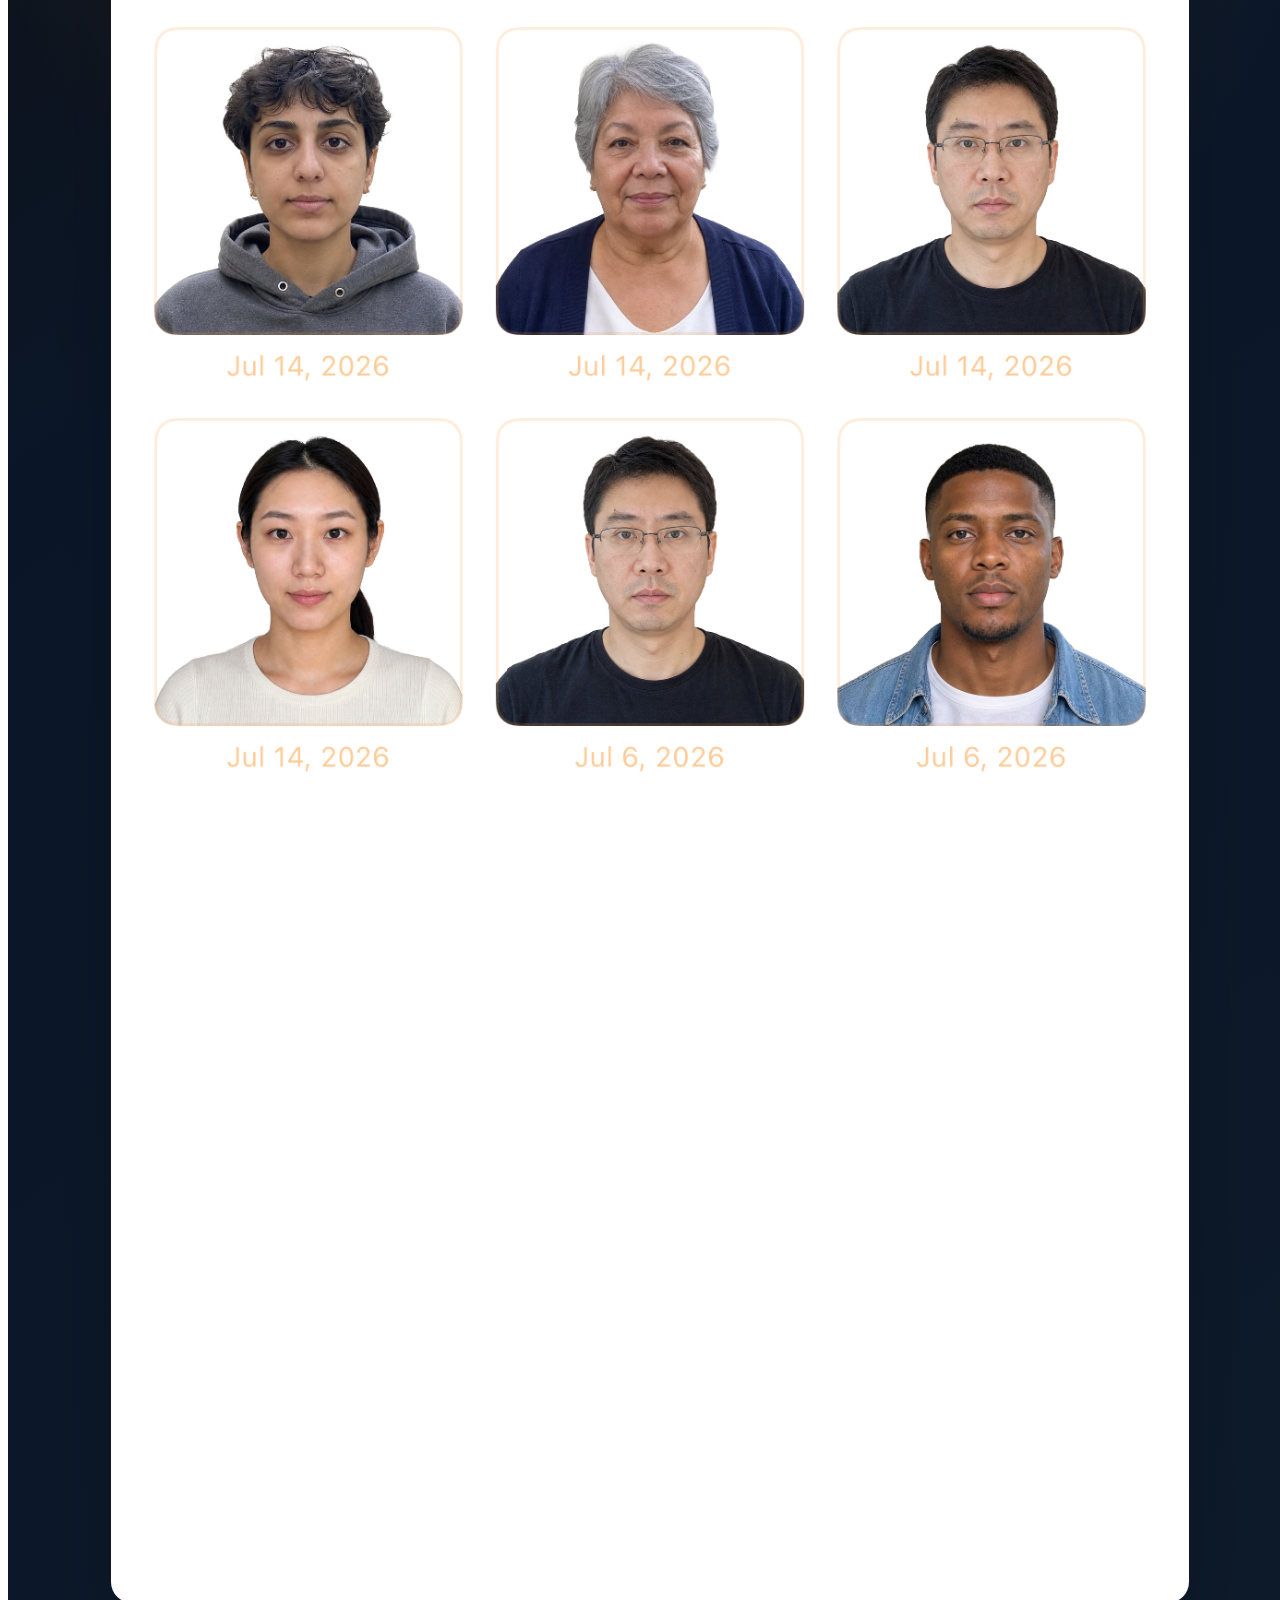
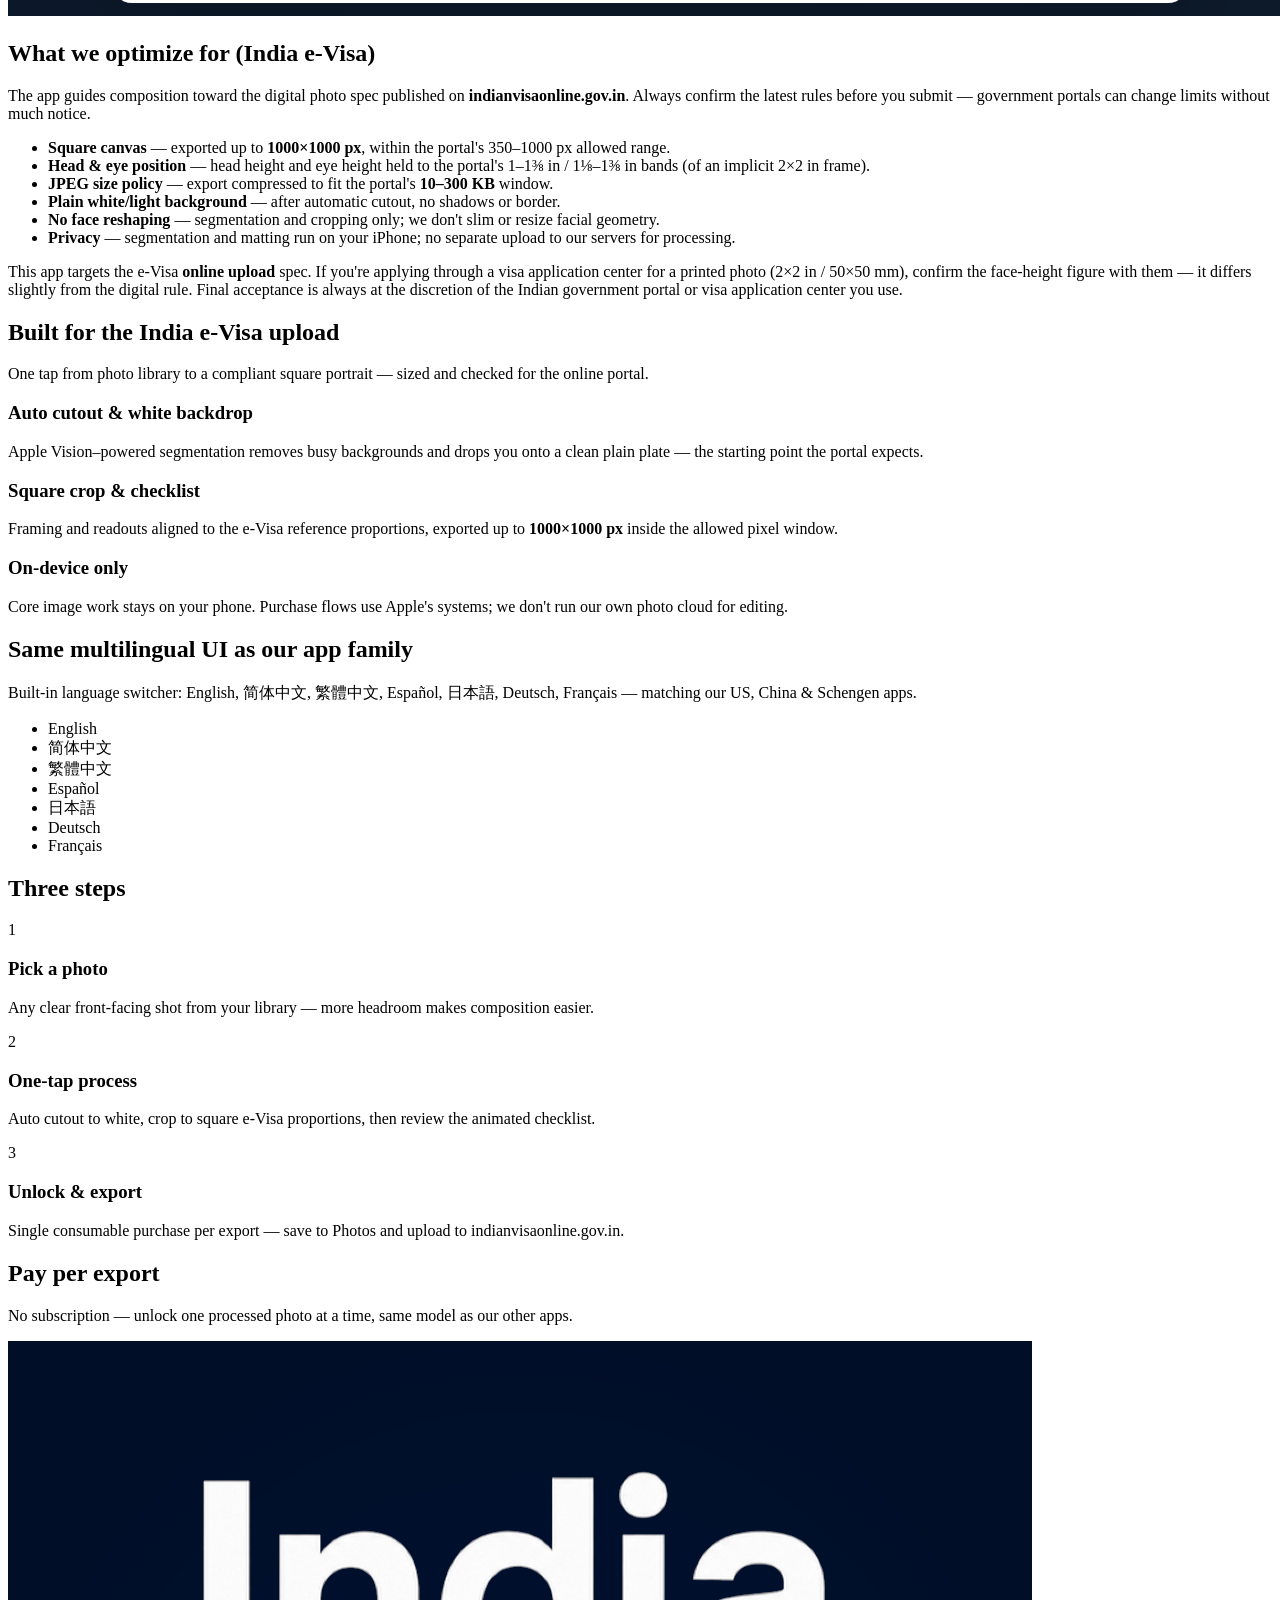
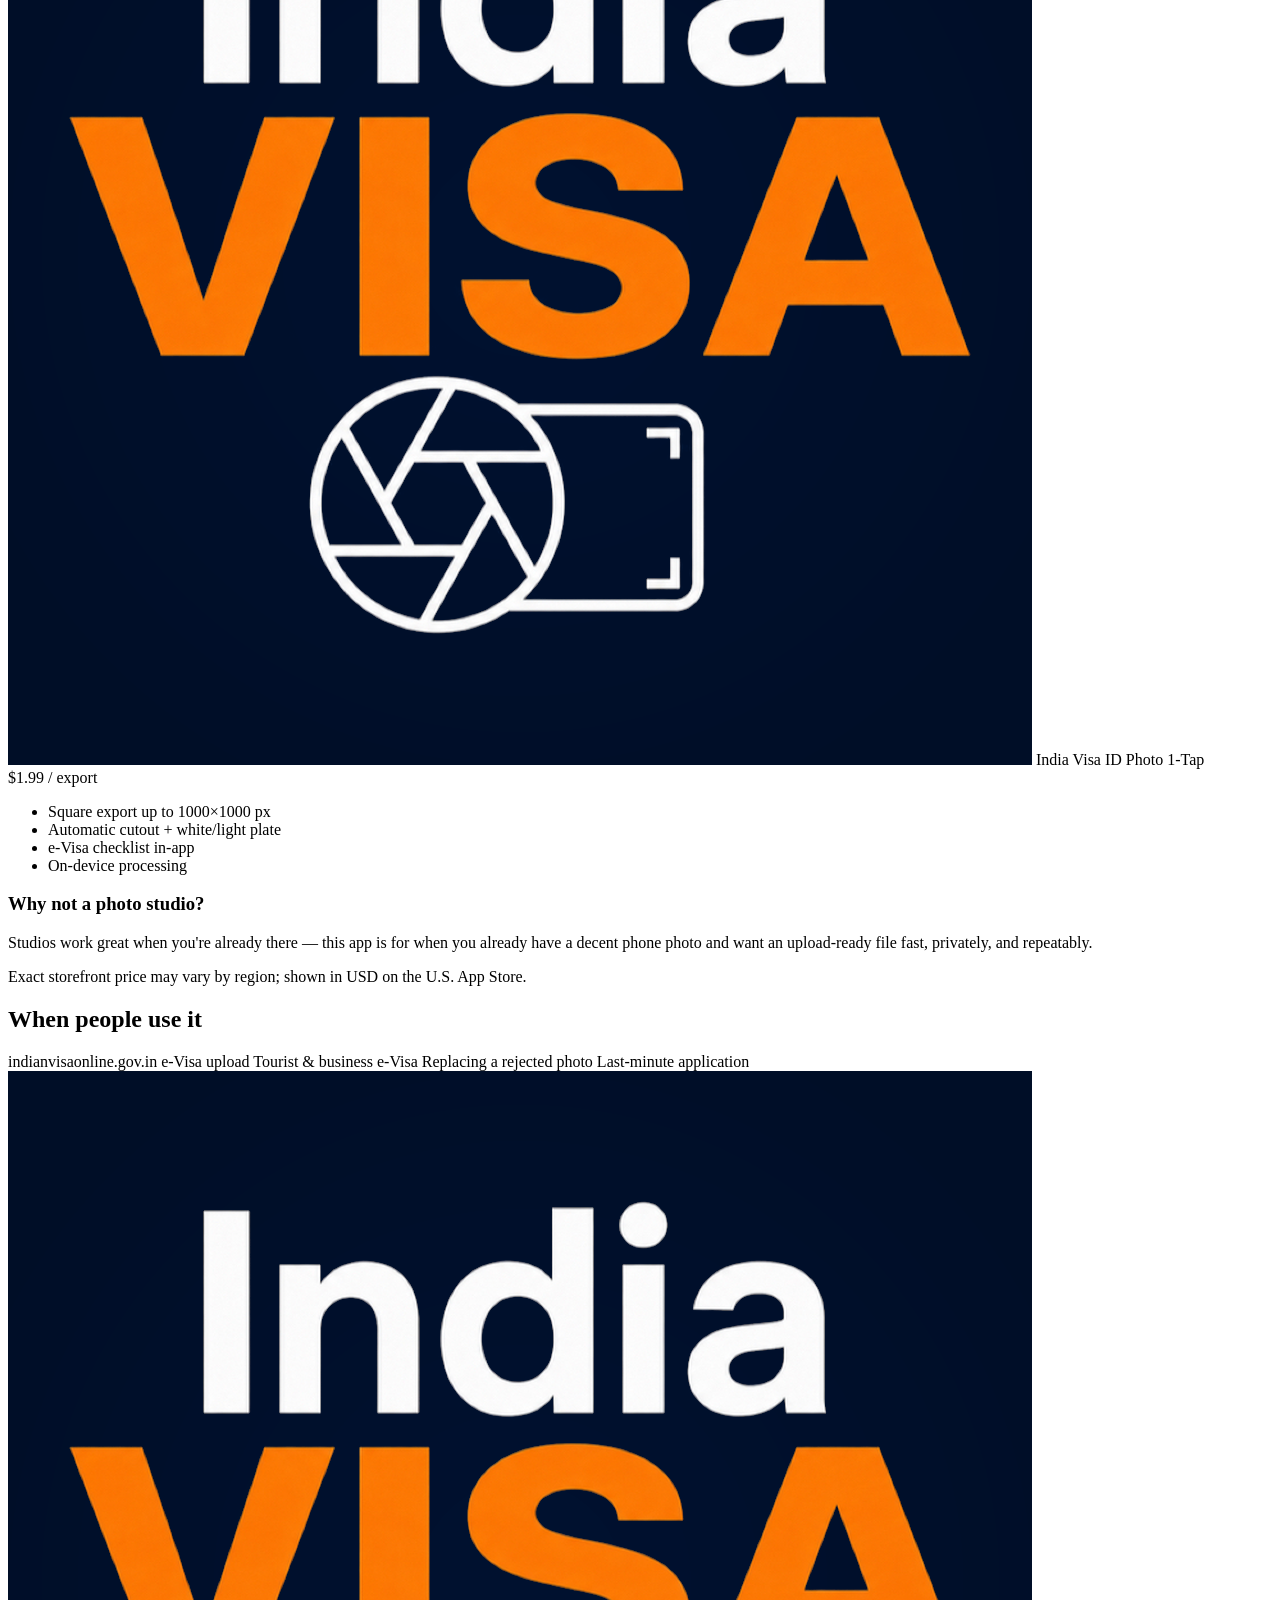
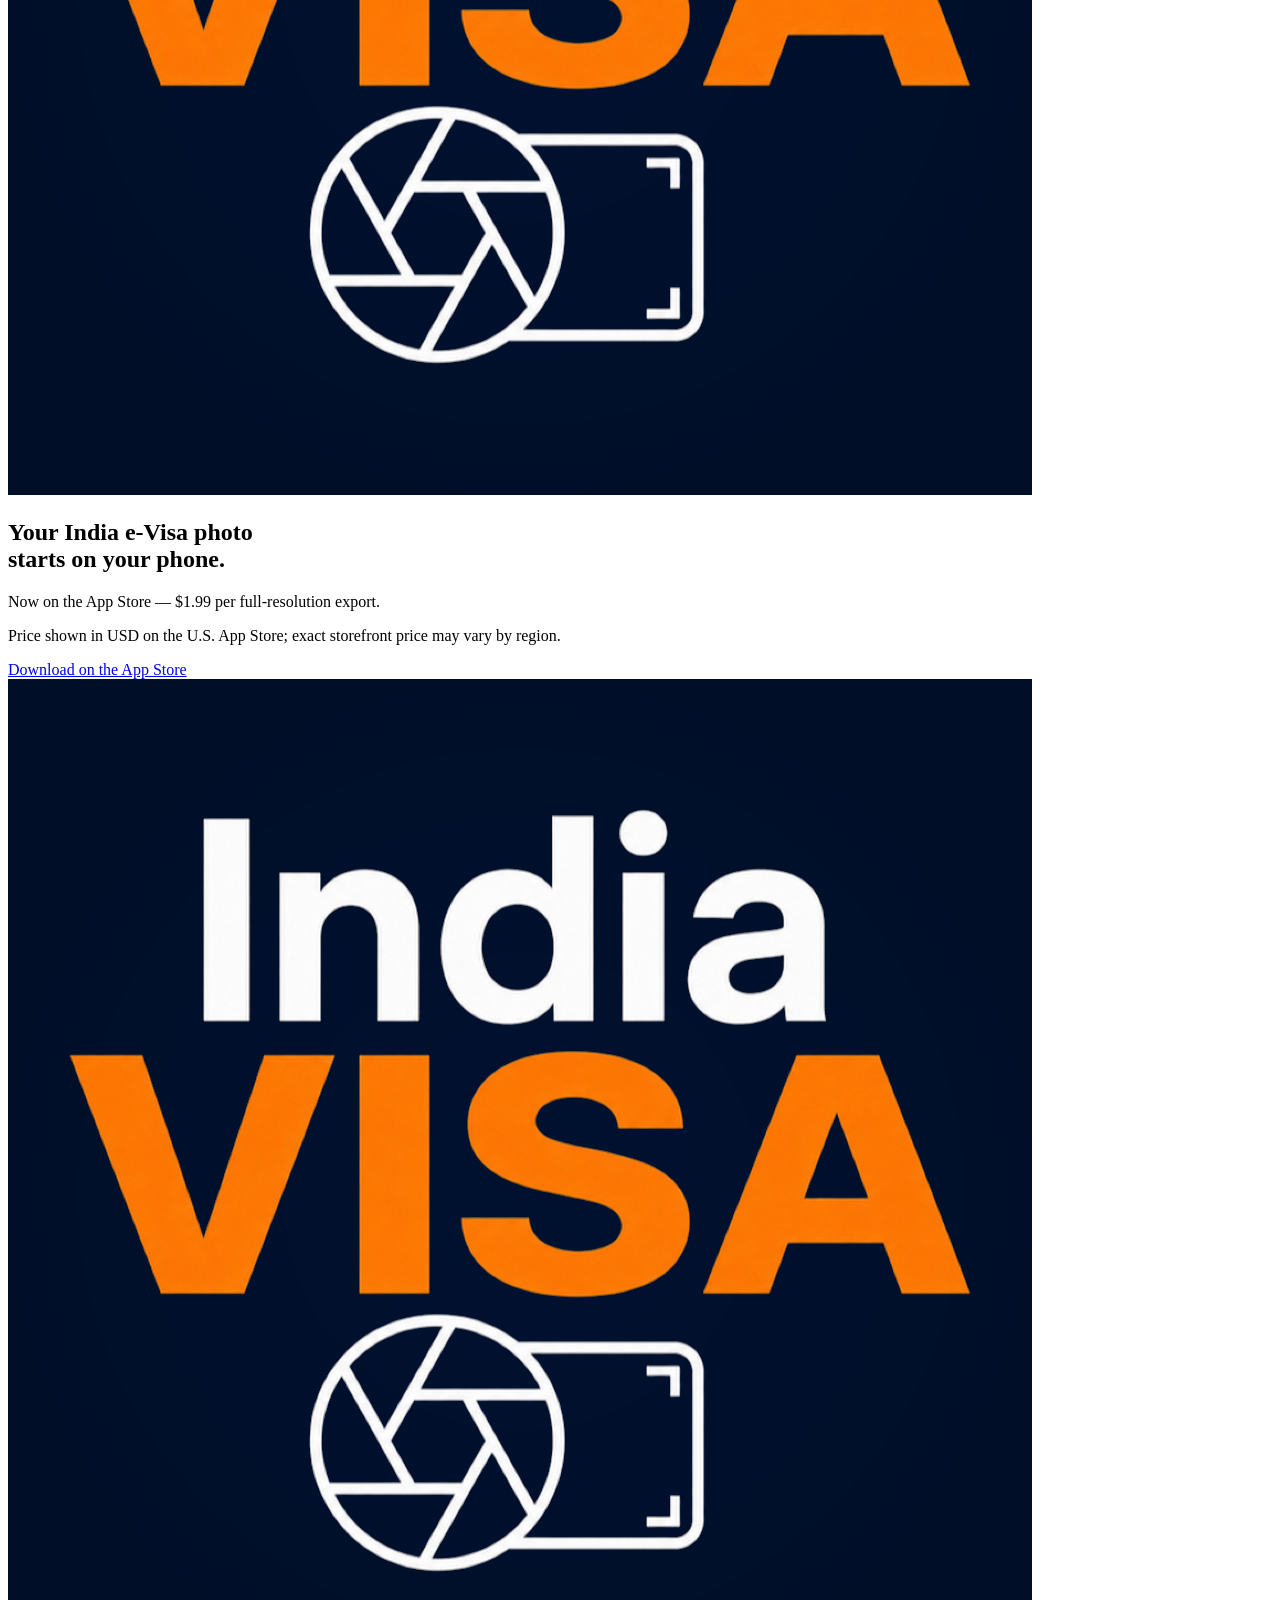
==== commit b04713d7: "Remove the UK and Vietnam app entries (iOS product line paused) Co-Authored-By: Claude Opus 5.5 <nor" ====
--- a/index.html
+++ b/index.html
@@ -272,14 +272,6 @@
                 <img src="https://canada.visaphoto1tap.com/AppIcon.png" alt="" class="w-8 h-8 rounded-lg flex-shrink-0">
                 <span class="text-sm font-medium text-gray-800">Canada Visa Photo</span>
             </a>
-            <a href="https://uk.visaphoto1tap.com/" class="flex items-center gap-3 px-4 py-2.5 hover:bg-gray-50 transition">
-                <img src="https://uk.visaphoto1tap.com/AppIcon.png" alt="" class="w-8 h-8 rounded-lg flex-shrink-0">
-                <span class="text-sm font-medium text-gray-800">UK Visa Photo</span>
-            </a>
-            <a href="https://vietnam.visaphoto1tap.com/" class="flex items-center gap-3 px-4 py-2.5 hover:bg-gray-50 transition">
-                <img src="https://vietnam.visaphoto1tap.com/AppIcon.png" alt="" class="w-8 h-8 rounded-lg flex-shrink-0">
-                <span class="text-sm font-medium text-gray-800">Vietnam Visa Photo</span>
-            </a>
             </div>
         </div>
         <a href="https://apps.apple.com/app/id6787617860" target="_blank" rel="noopener noreferrer" class="bg-brand text-white px-4 py-1.5 rounded-full text-sm font-medium hover:bg-brand-dark transition">Download</a>
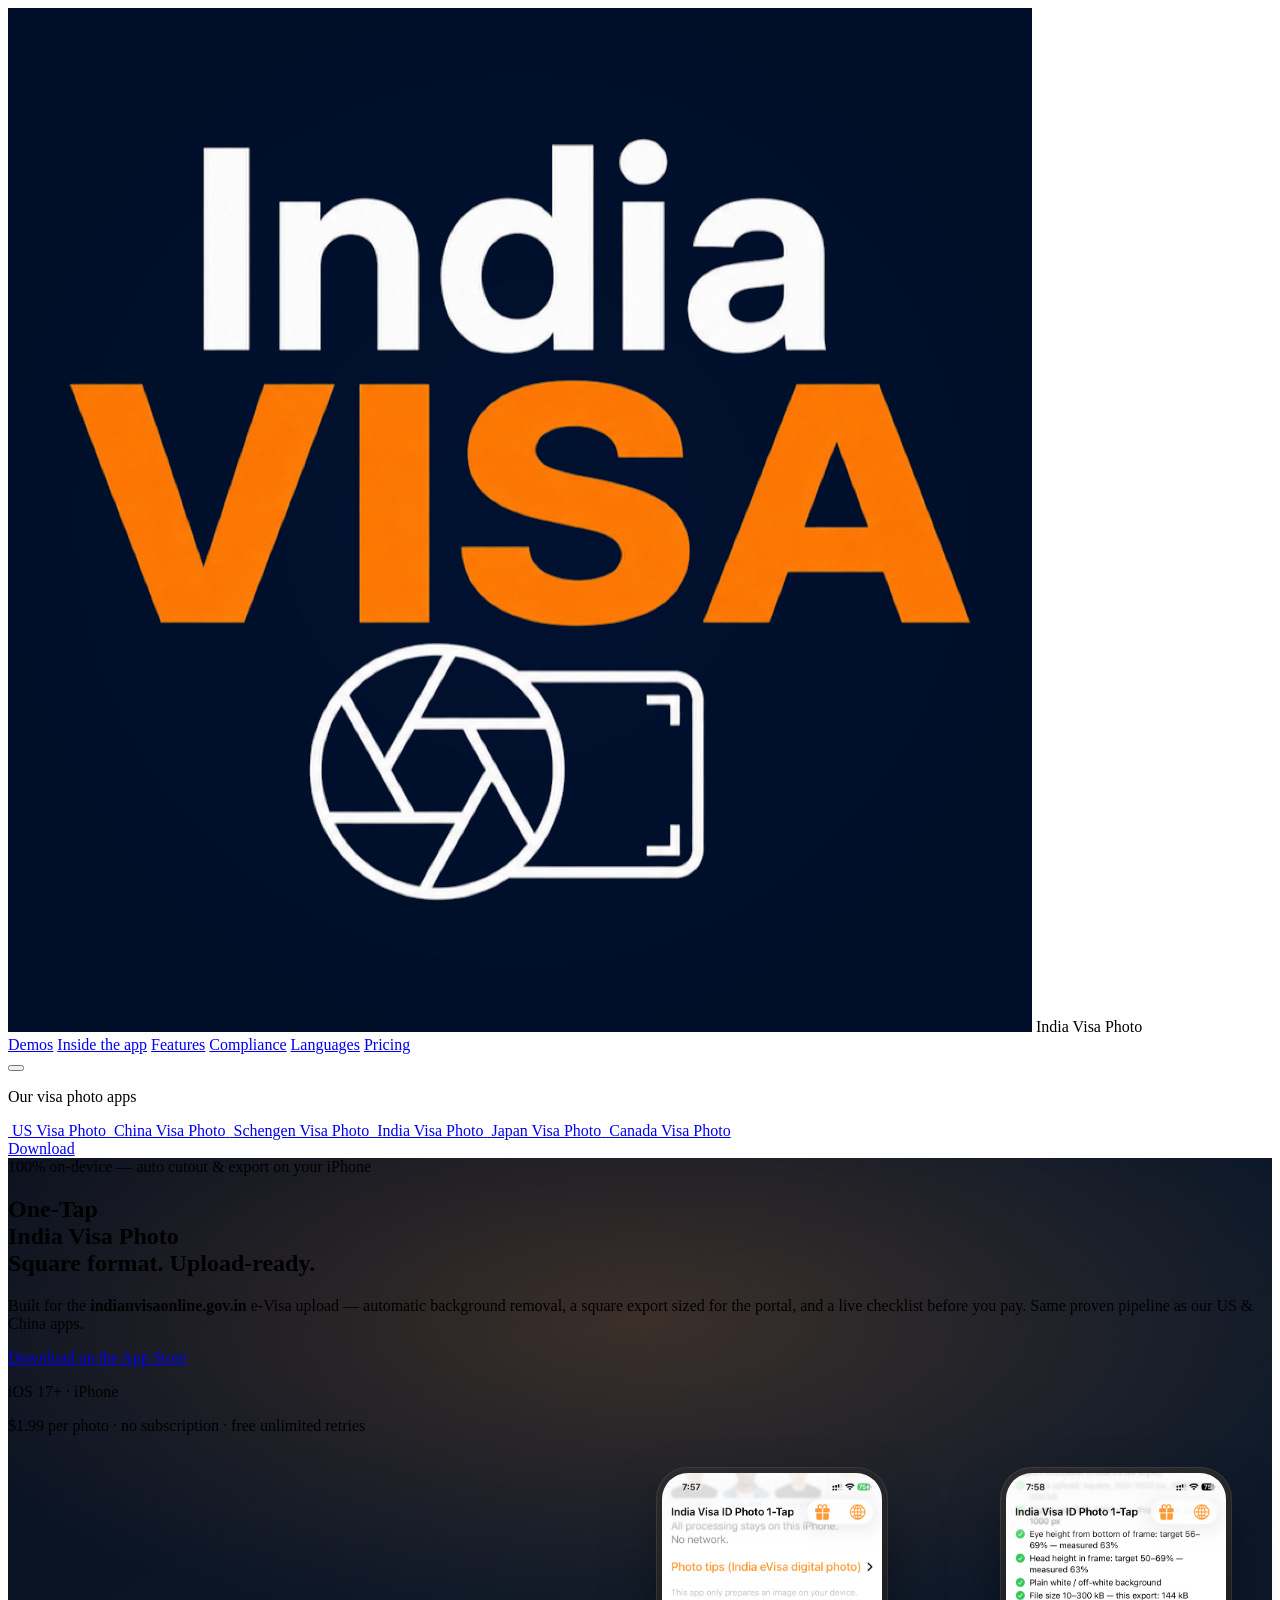
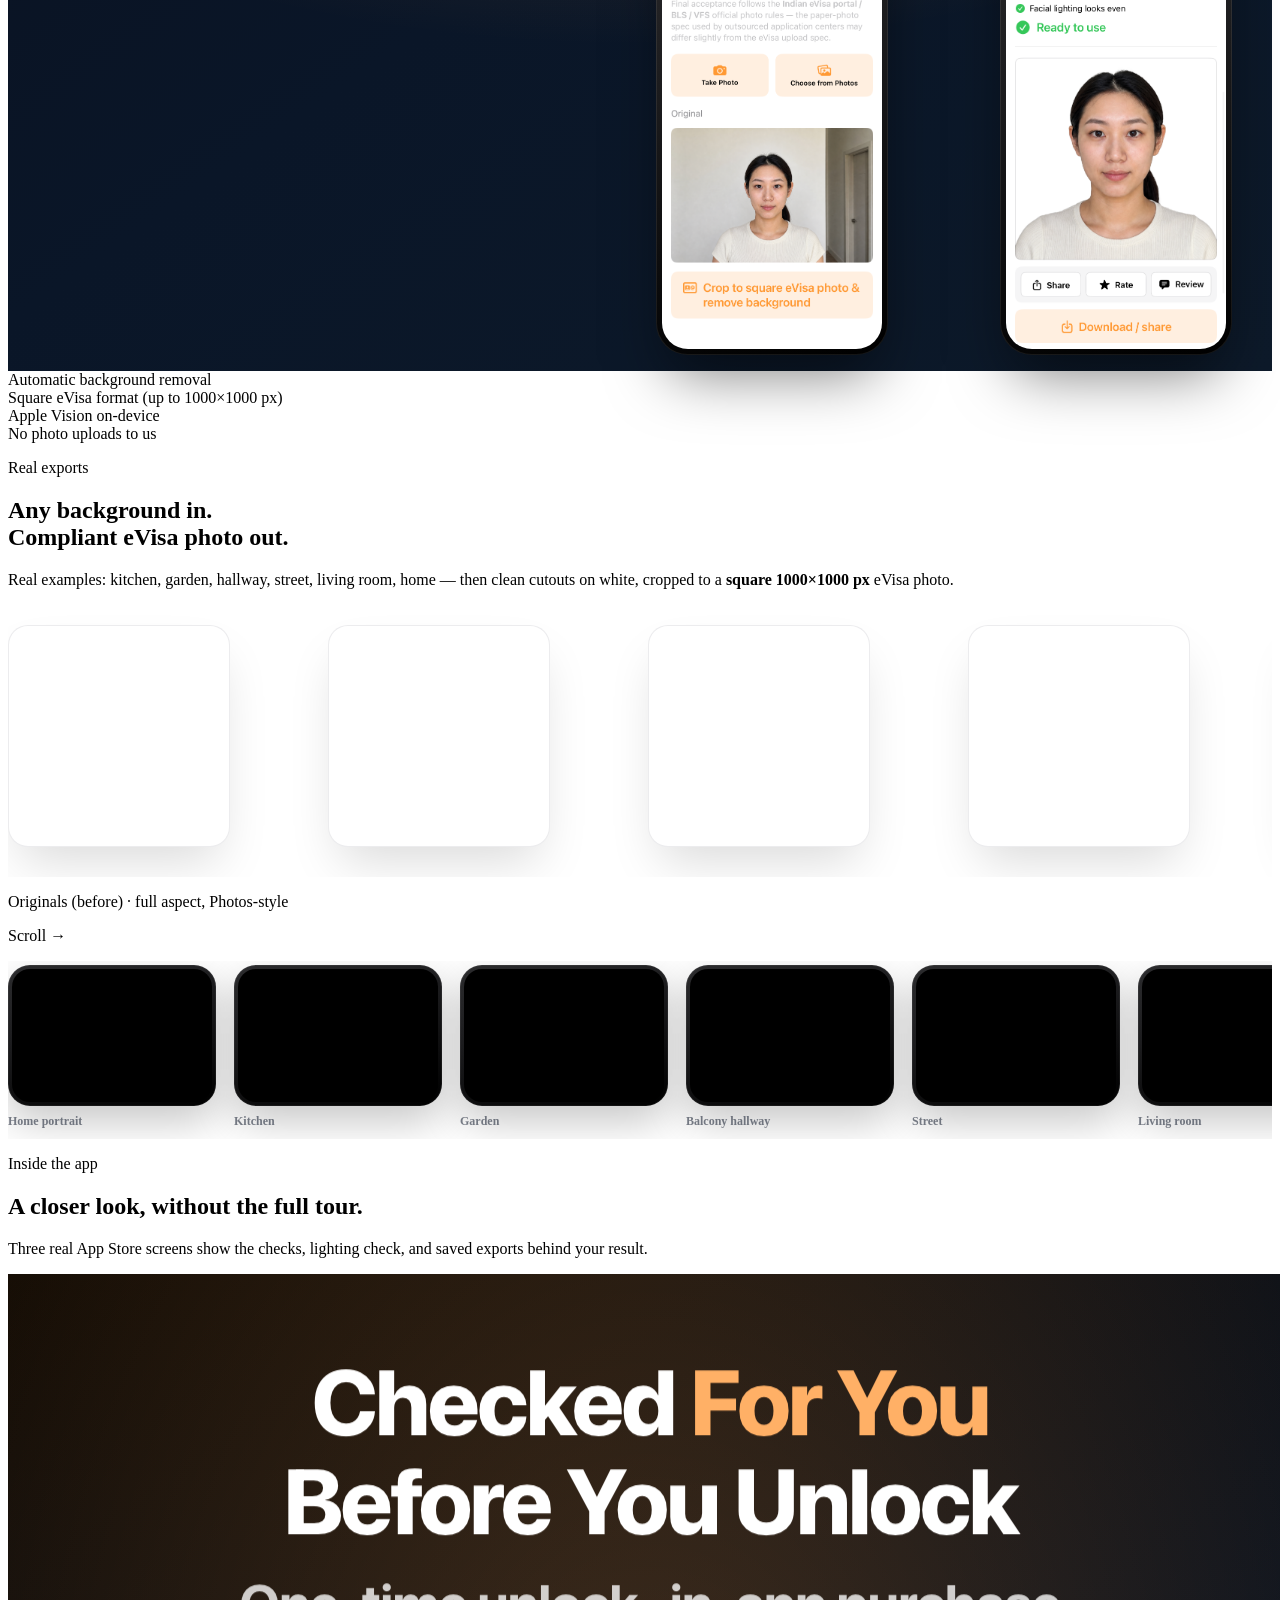
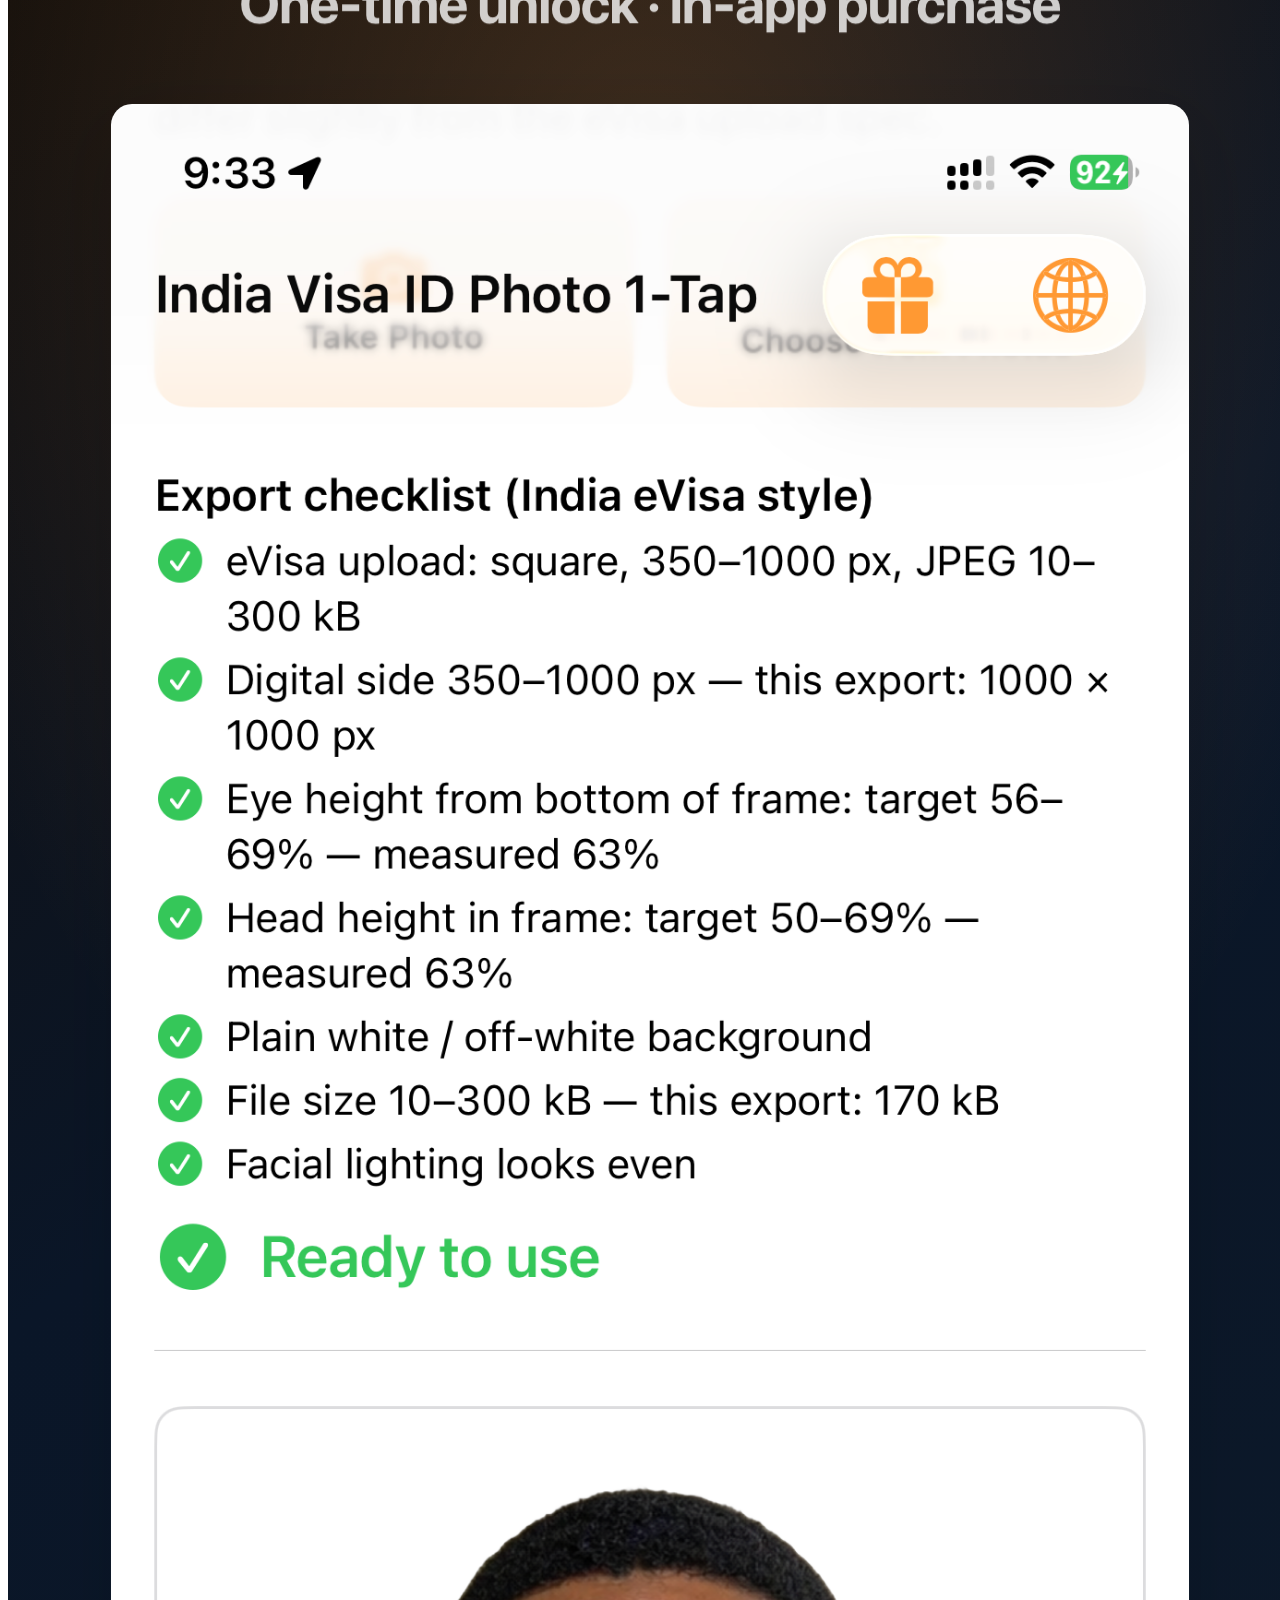
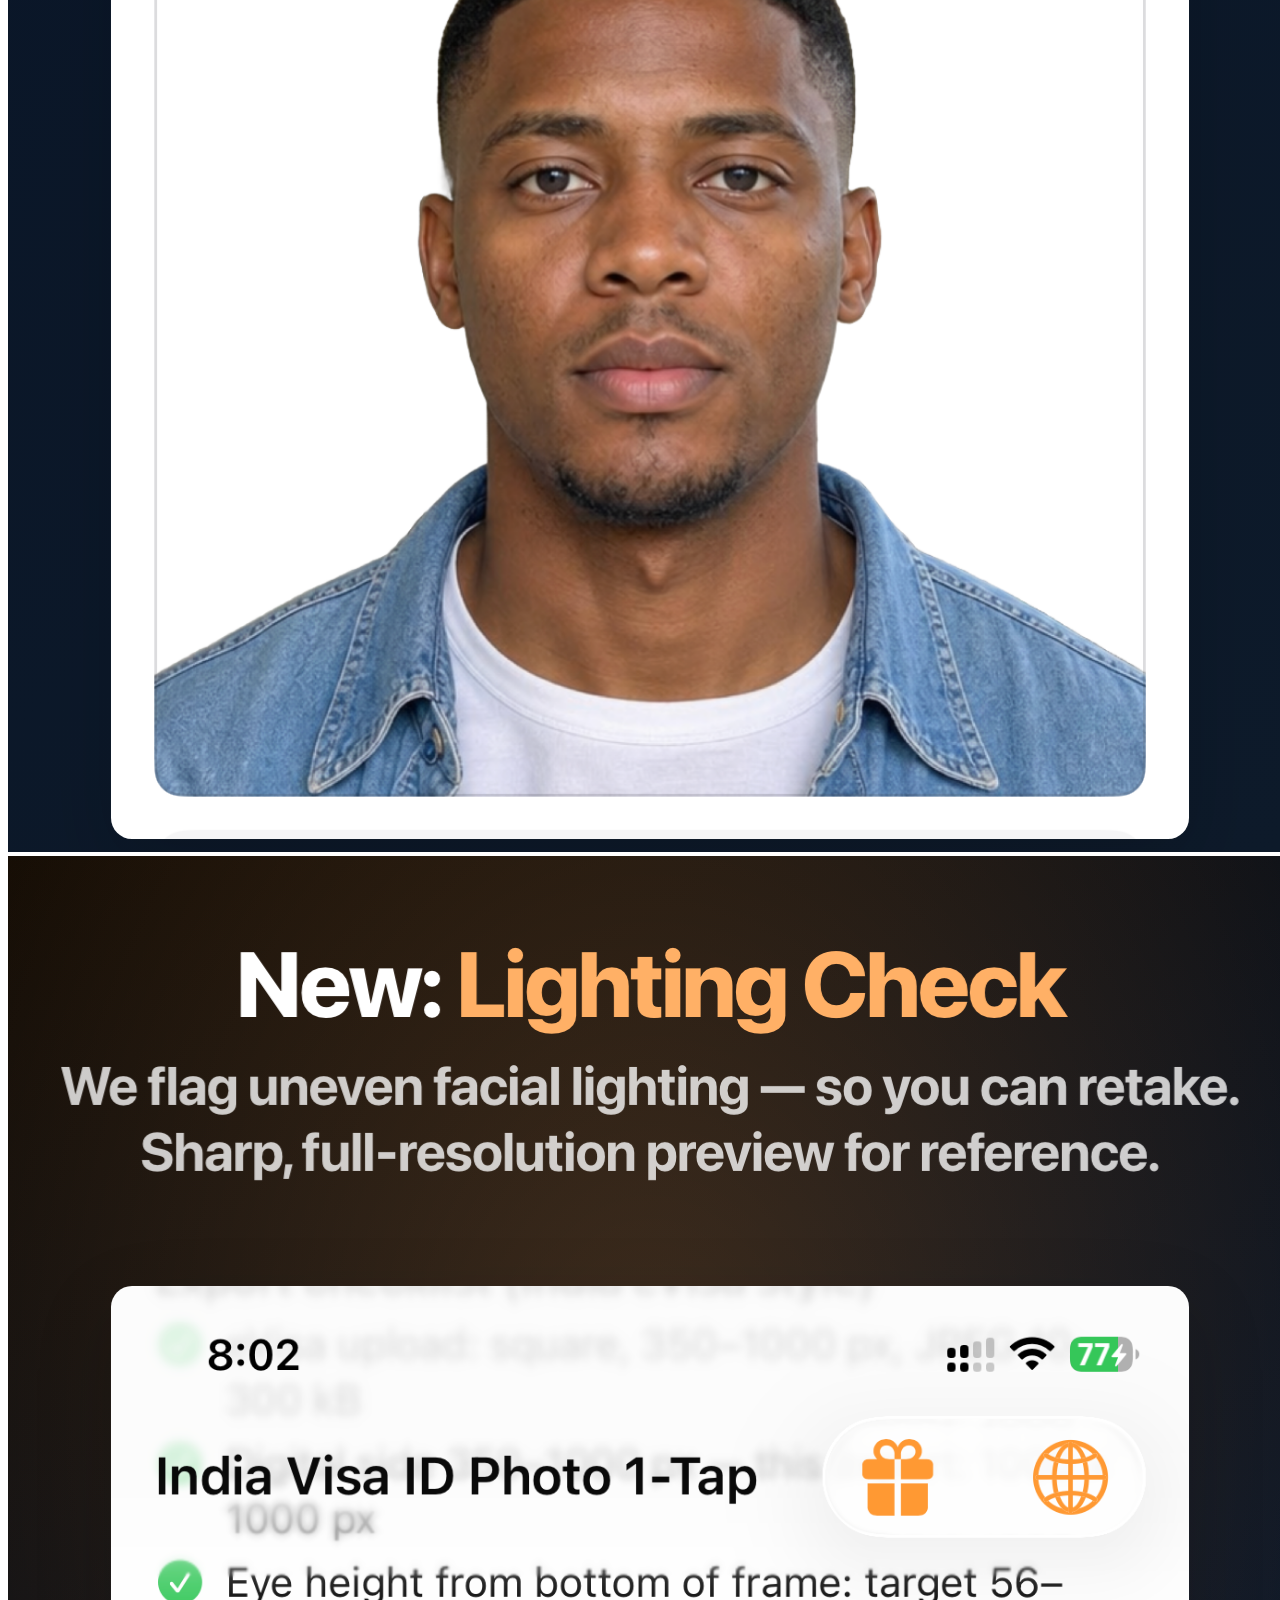
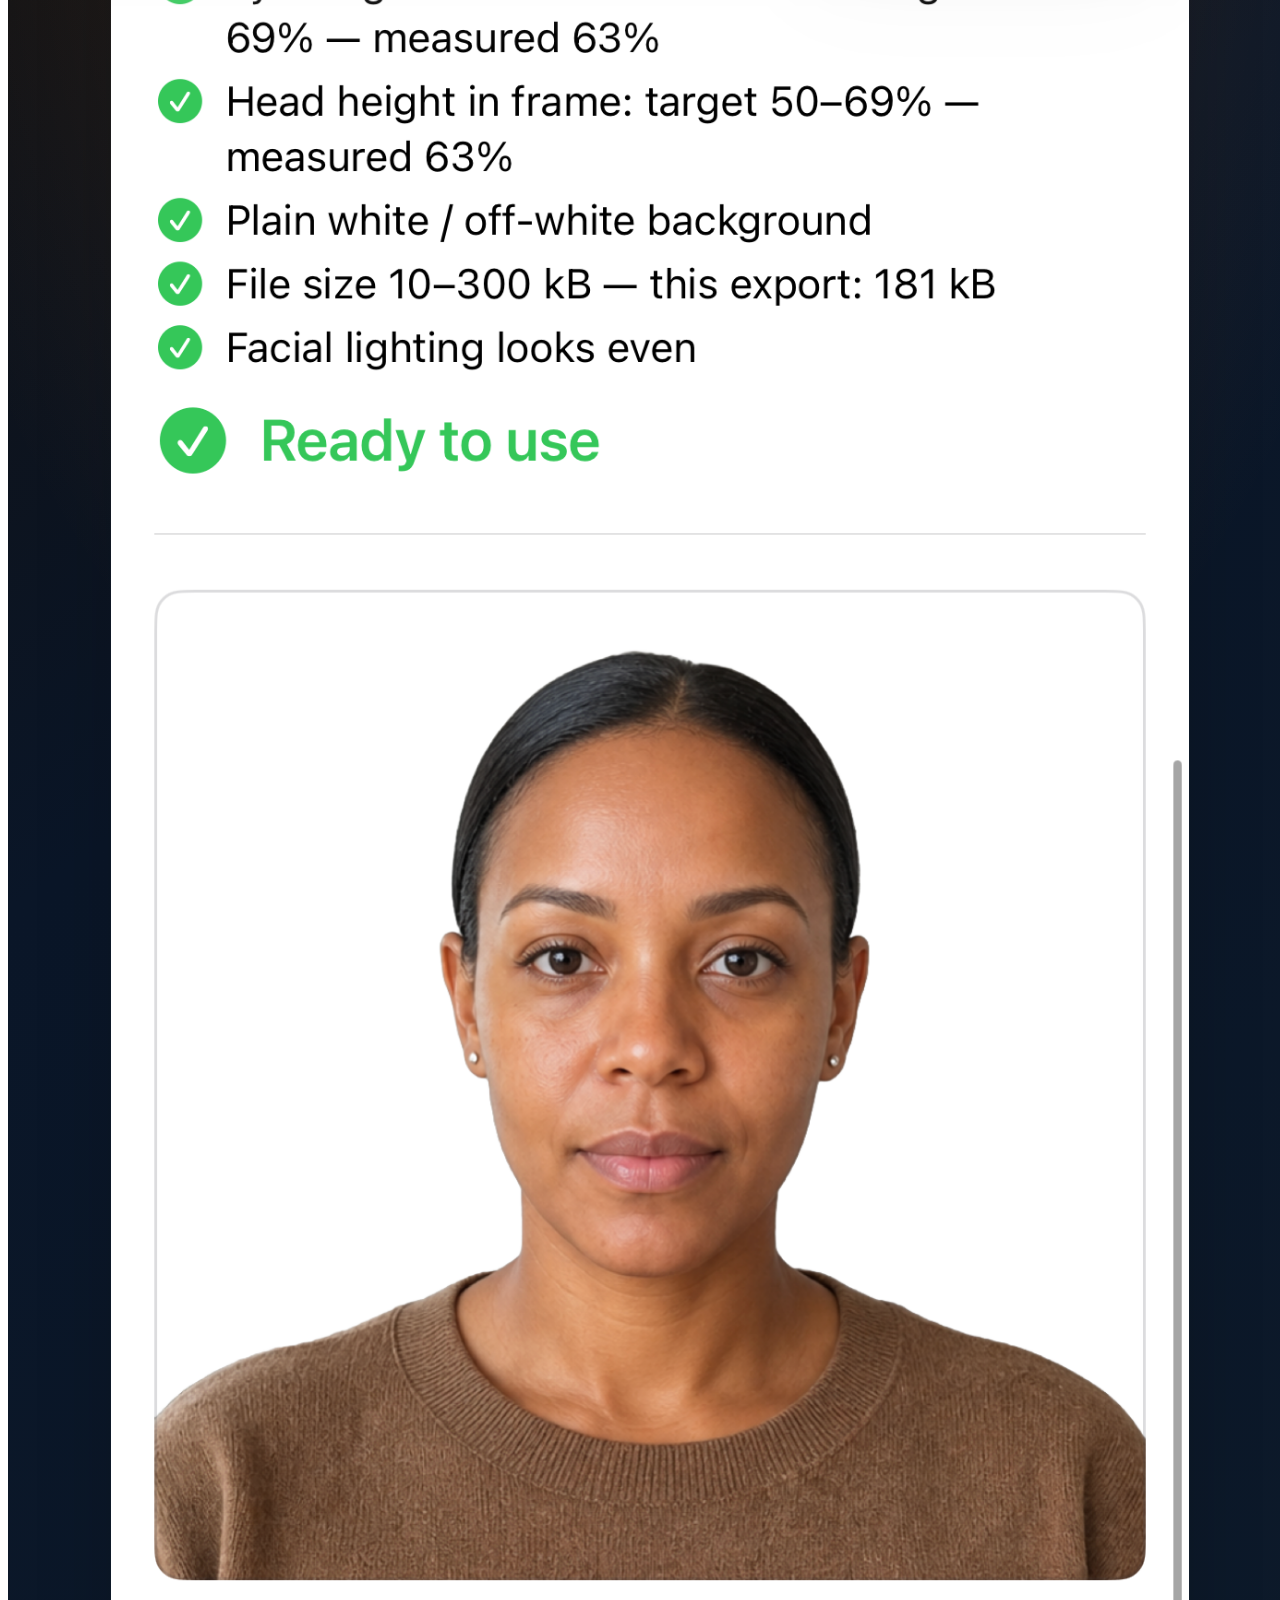
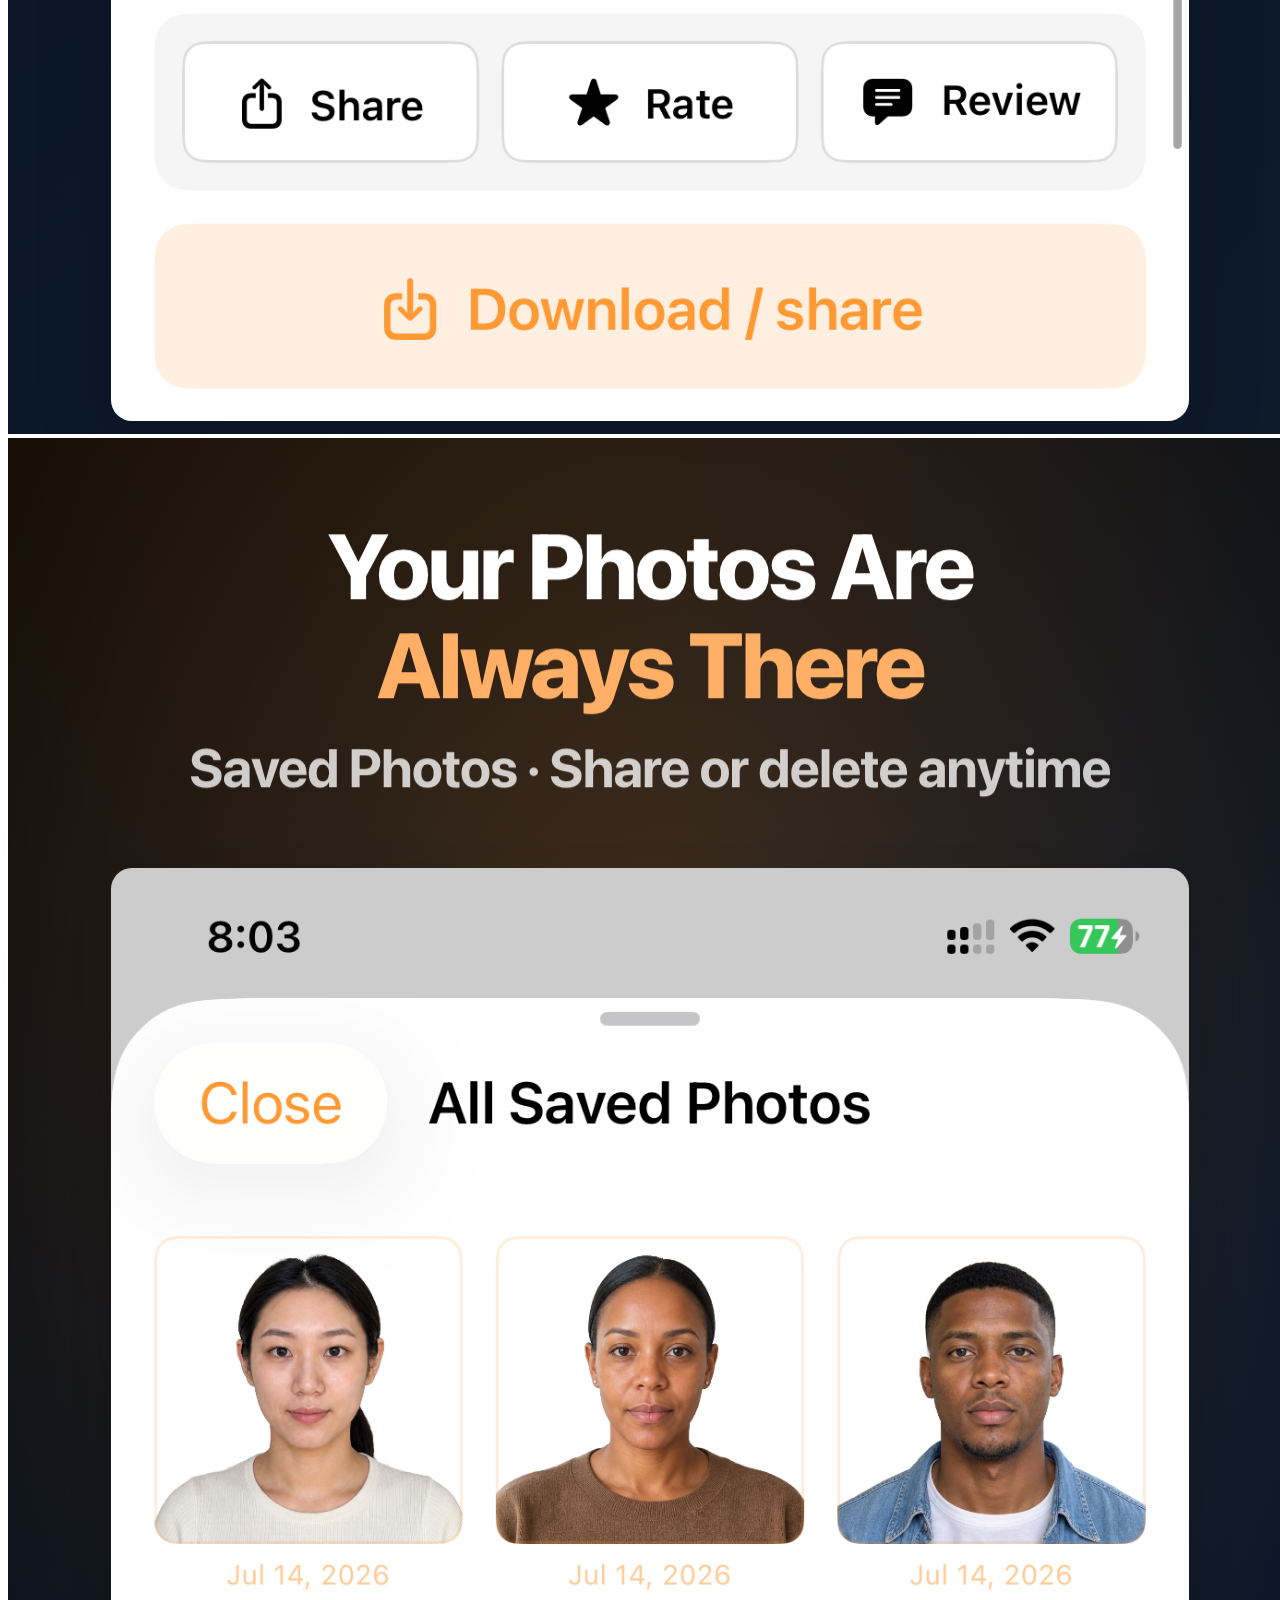
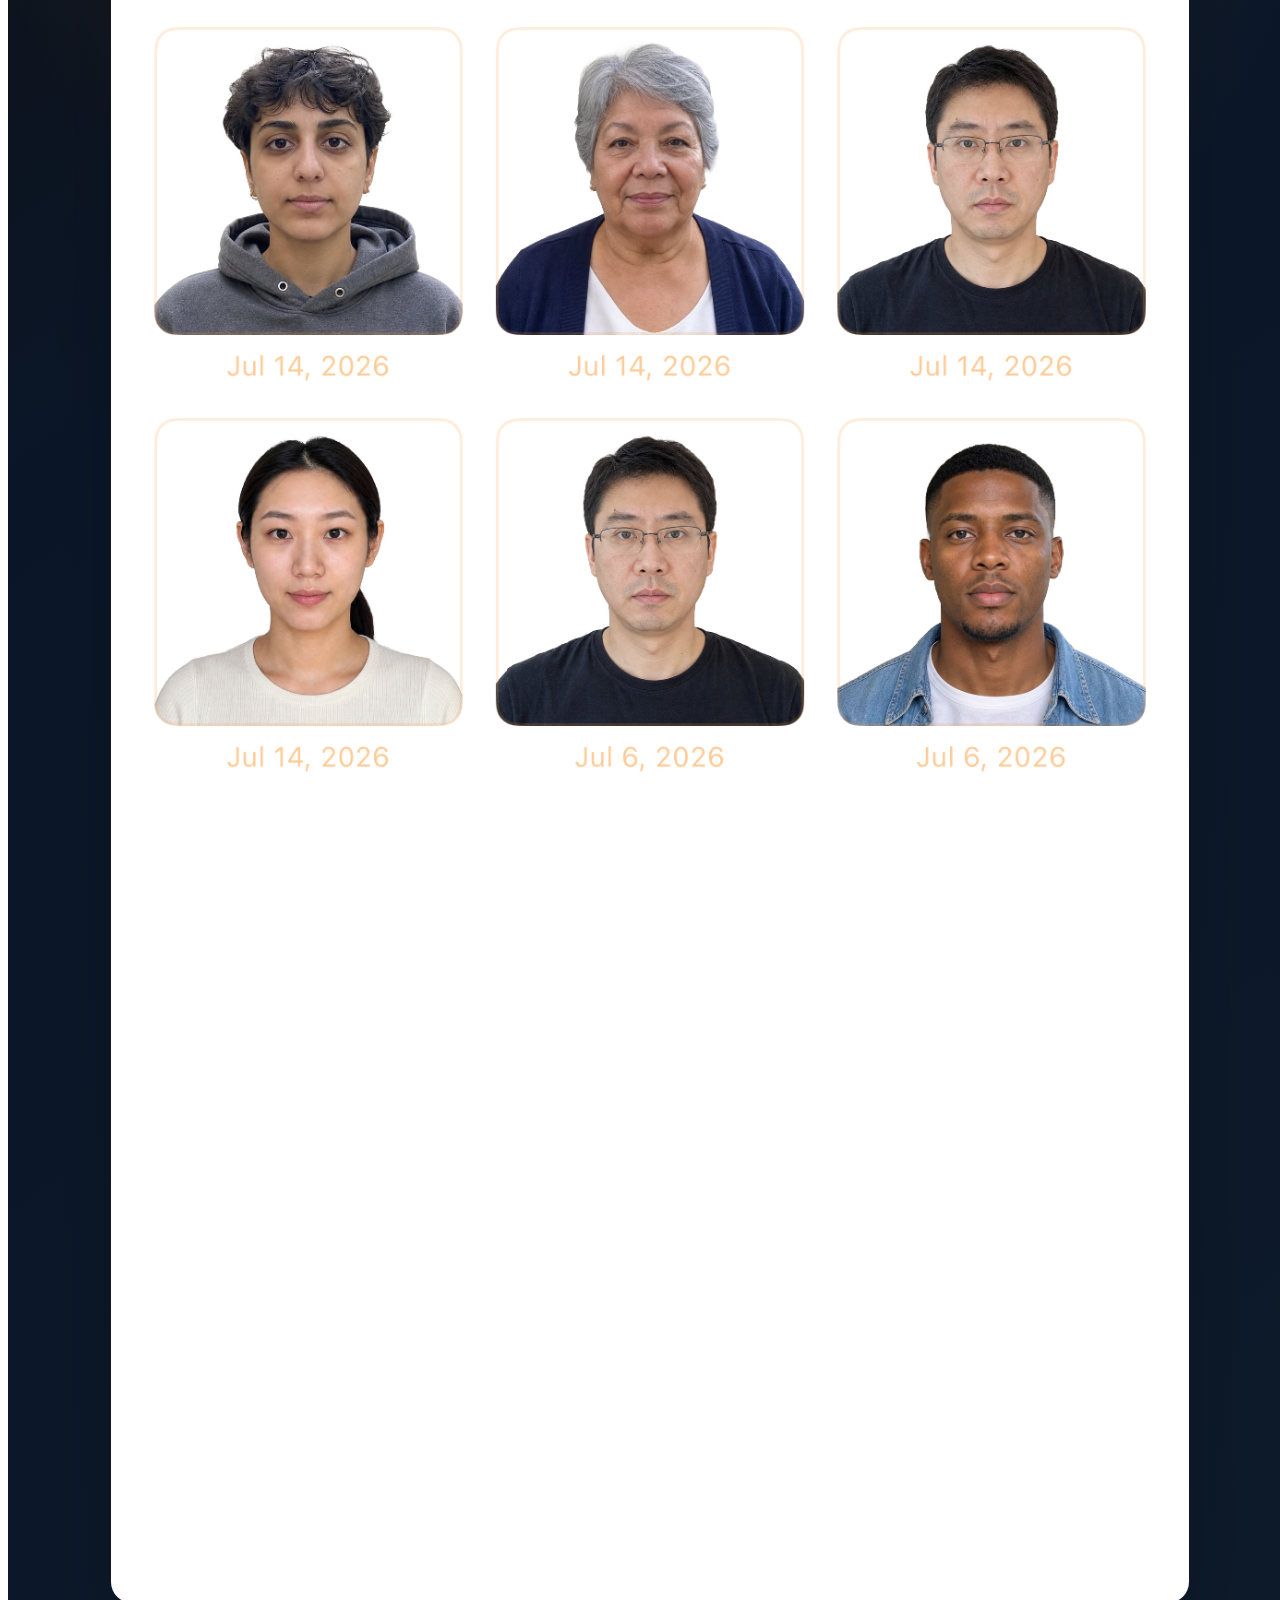
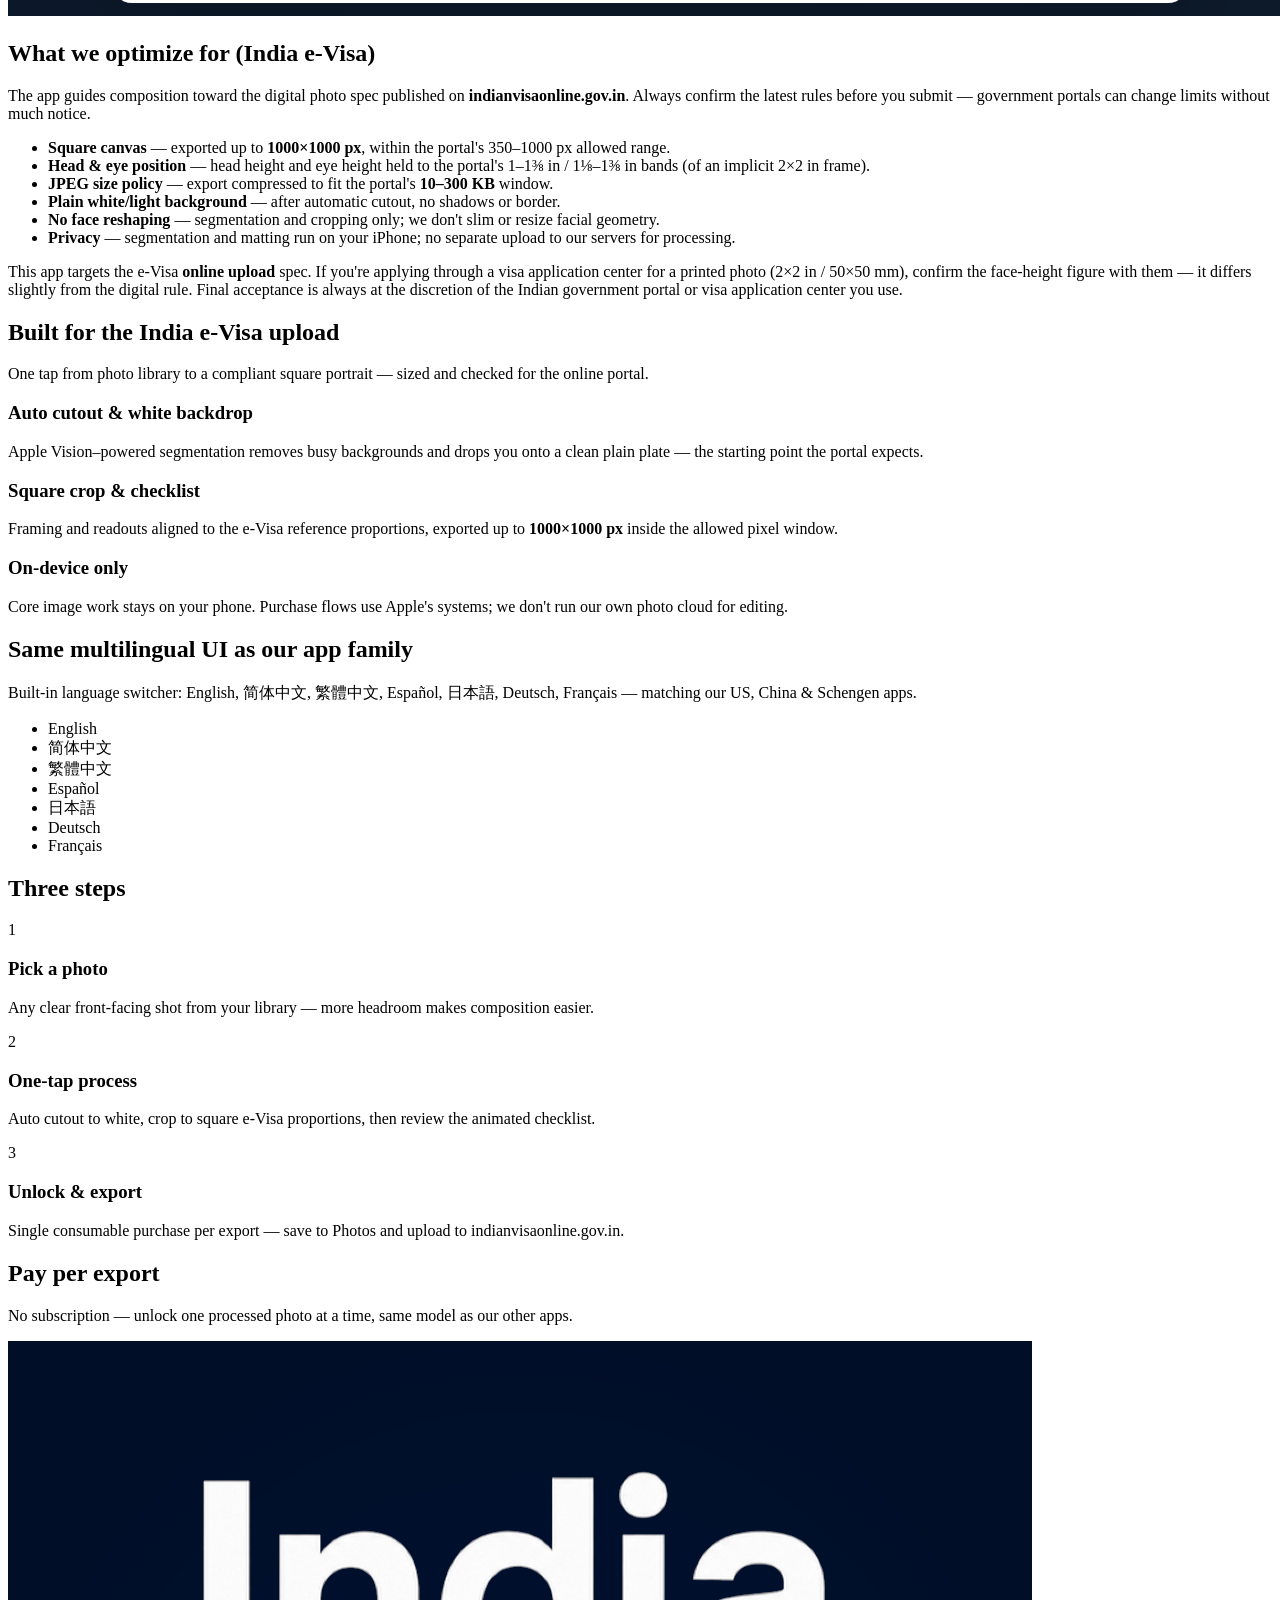
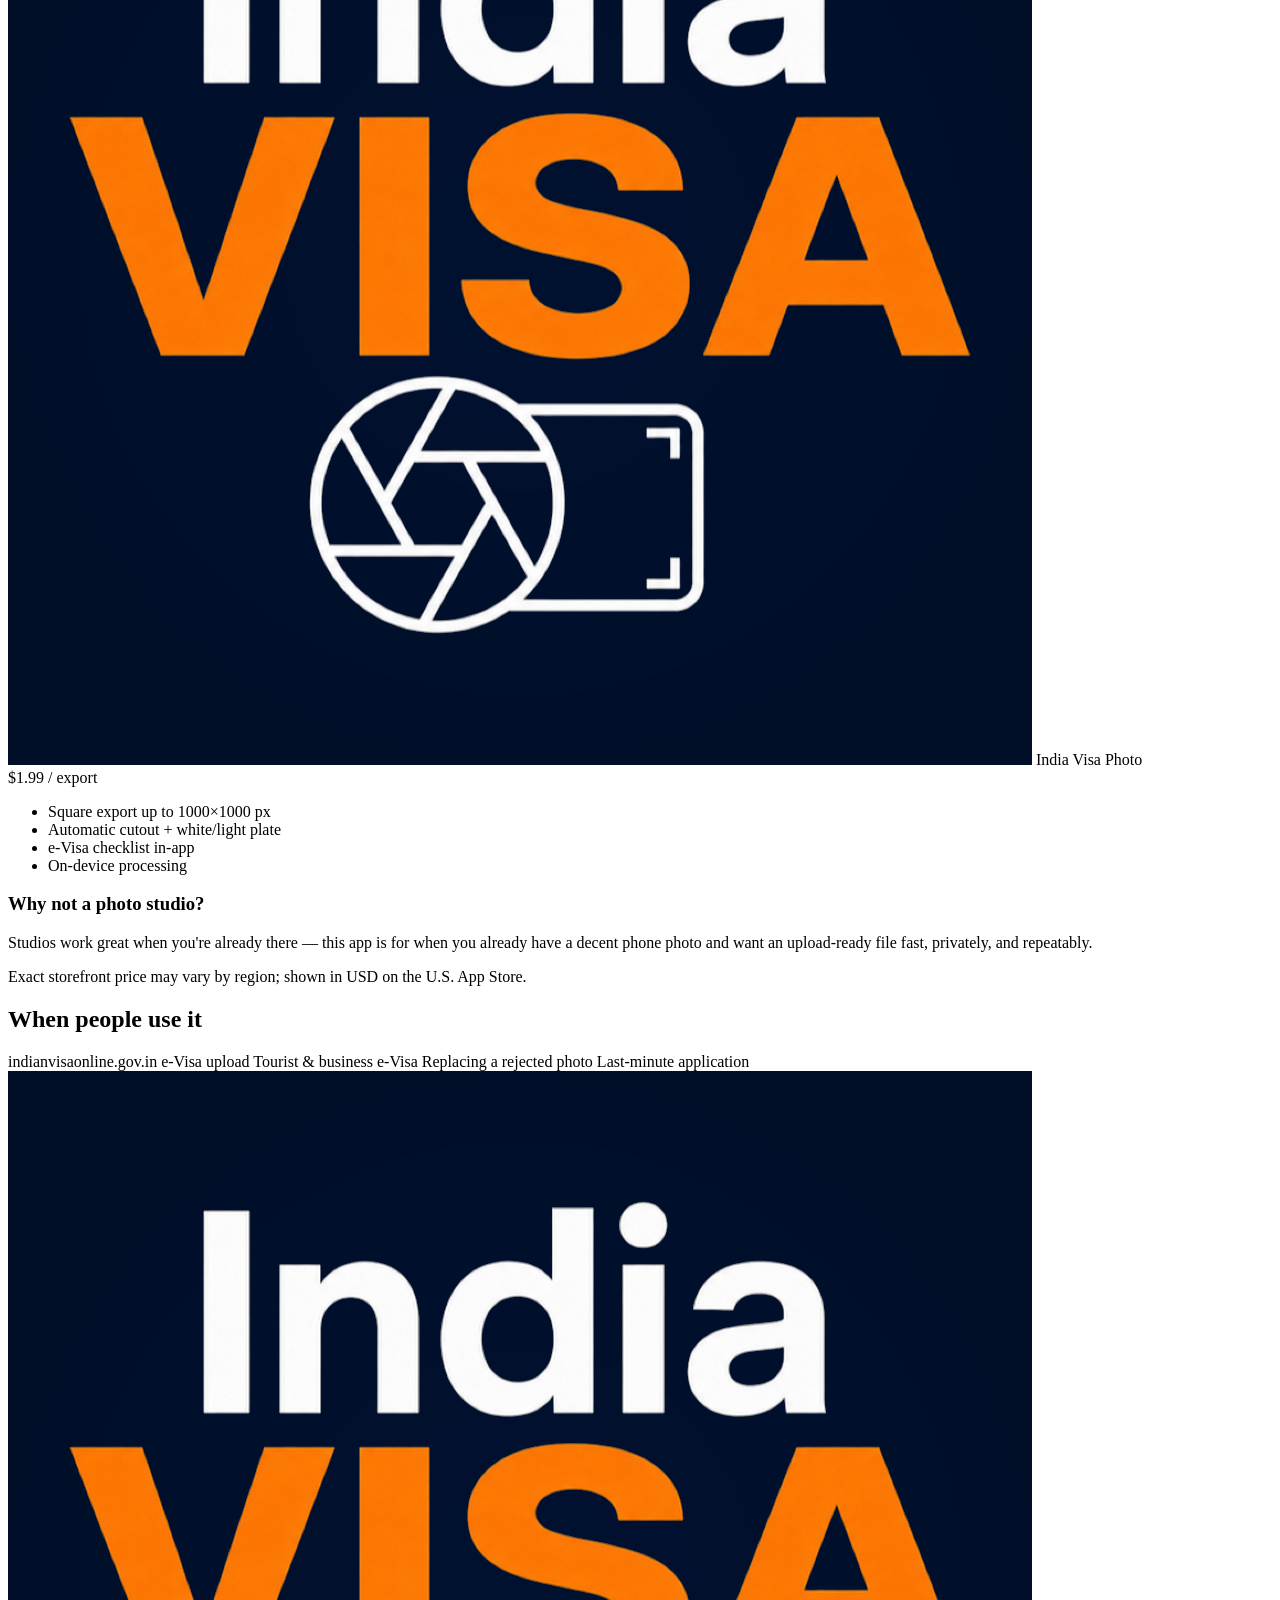
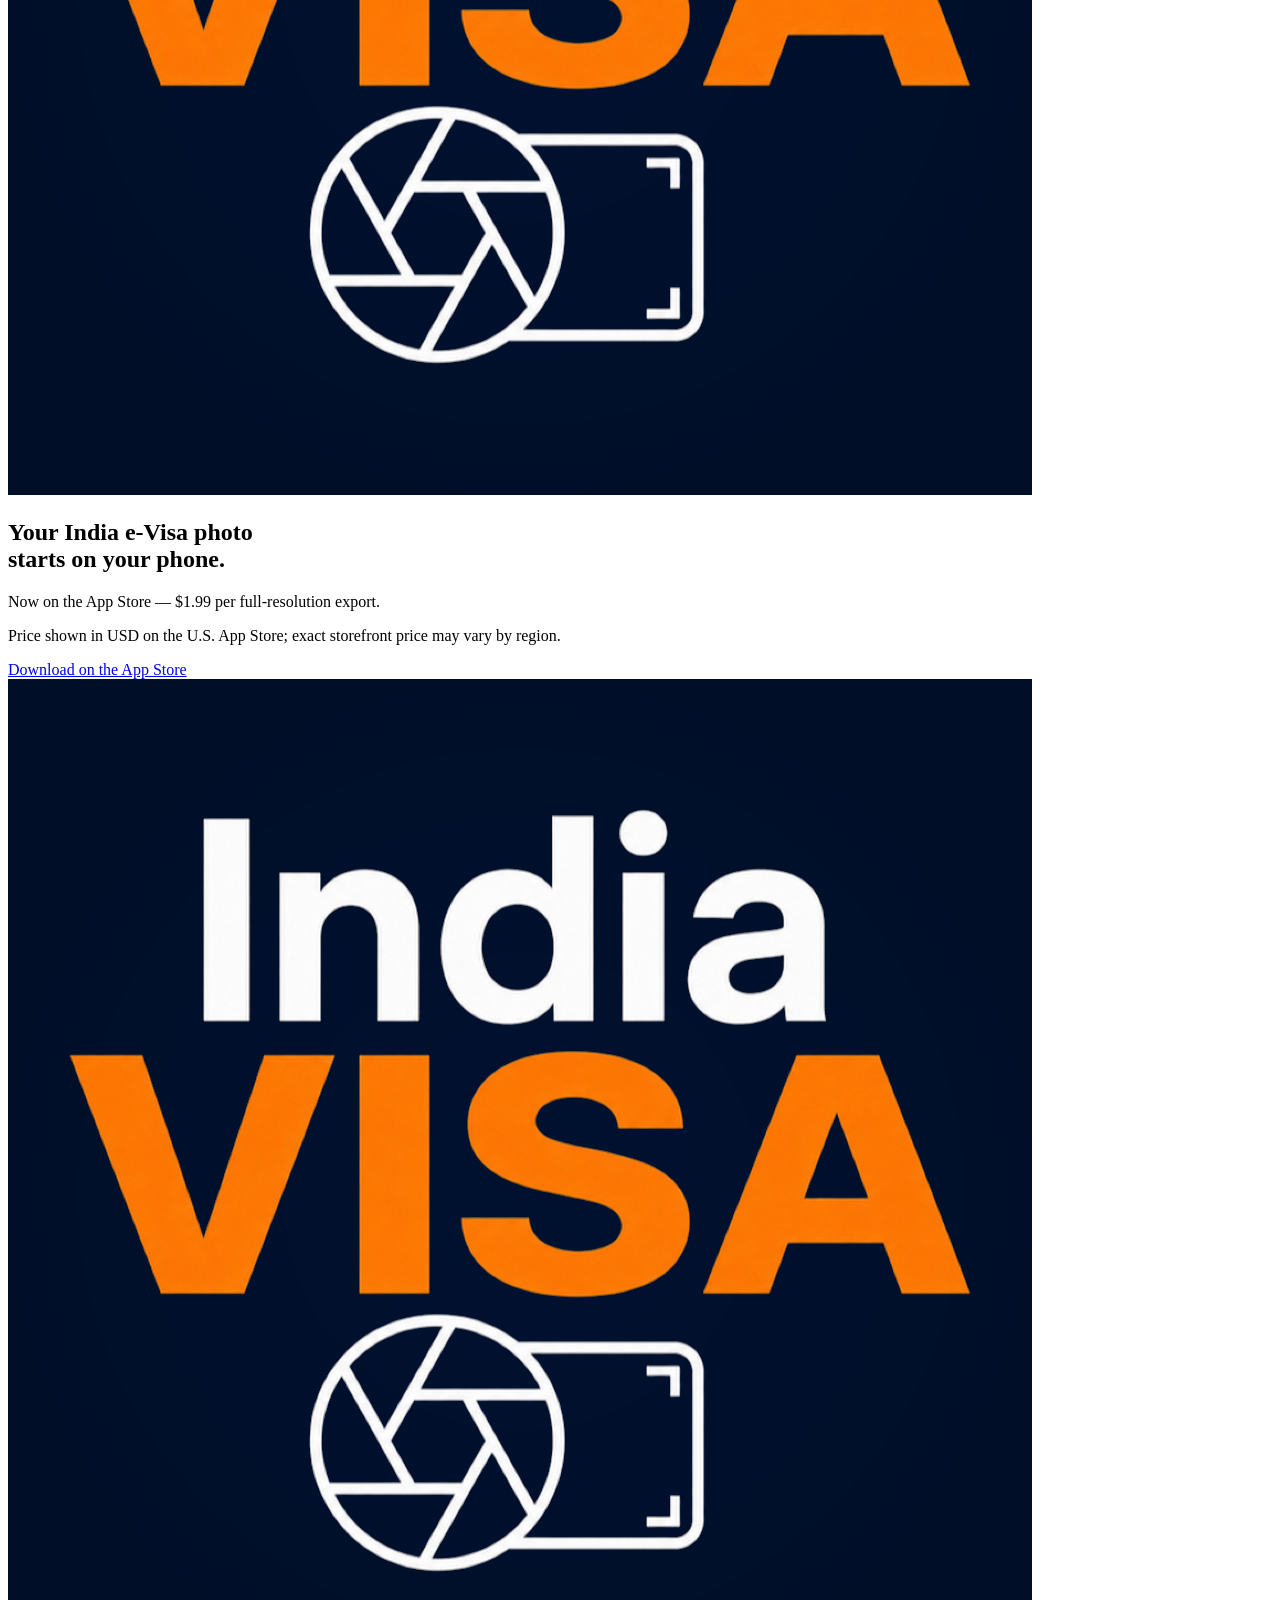
==== commit bf8b0a40: "Use the short India Visa Photo website brand" ====
--- a/index.html
+++ b/index.html
@@ -3,7 +3,7 @@
 <head>
     <meta charset="UTF-8">
     <meta name="viewport" content="width=device-width, initial-scale=1.0">
-    <title>India Visa ID Photo 1-Tap — eVisa digital photo, one tap, on-device</title>
+    <title>India Visa Photo — eVisa digital photo, one tap, on-device</title>
     <meta name="description" content="Turn any portrait into a compliant India eVisa digital photo: automatic background removal, square 1000×1000 px export, and on-device privacy. For iPhone.">
     <link rel="canonical" href="https://india.visaphoto1tap.com/">
     <link rel="icon" type="image/png" href="AppIcon.png">
@@ -11,20 +11,20 @@
     <meta name="theme-color" content="#ff9933">
     <meta property="og:type" content="website">
     <meta property="og:url" content="https://india.visaphoto1tap.com/">
-    <meta property="og:title" content="India Visa ID Photo 1-Tap — eVisa digital photo, one tap, on-device">
+    <meta property="og:title" content="India Visa Photo — eVisa digital photo, one tap, on-device">
     <meta property="og:description" content="Turn any portrait into a compliant India eVisa digital photo: automatic background removal, square 1000×1000 px export, and on-device privacy. For iPhone.">
     <meta property="og:image" content="https://india.visaphoto1tap.com/AppIcon.png">
     <meta property="og:image:width" content="1024">
     <meta property="og:image:height" content="1024">
     <meta name="twitter:card" content="summary_large_image">
-    <meta name="twitter:title" content="India Visa ID Photo 1-Tap — eVisa digital photo, one tap, on-device">
+    <meta name="twitter:title" content="India Visa Photo — eVisa digital photo, one tap, on-device">
     <meta name="twitter:description" content="Turn any portrait into a compliant India eVisa digital photo: automatic background removal, square 1000×1000 px export, and on-device privacy. For iPhone.">
     <meta name="twitter:image" content="https://india.visaphoto1tap.com/AppIcon.png">
     <script type="application/ld+json">
 {
   "@context": "https://schema.org",
   "@type": "SoftwareApplication",
-  "name": "India Visa ID Photo 1-Tap",
+  "name": "India Visa Photo",
   "url": "https://india.visaphoto1tap.com/",
   "image": "https://india.visaphoto1tap.com/AppIcon.png",
   "description": "Turn any portrait into a compliant India eVisa digital photo: automatic background removal, square 1000×1000 px export, and on-device privacy. For iPhone.",
@@ -231,8 +231,8 @@
     <nav class="sticky top-0 z-50 bg-white/80 backdrop-blur-lg border-b border-gray-100">
         <div class="max-w-6xl mx-auto px-6 h-14 flex items-center justify-between">
             <div class="flex items-center gap-3">
-                <img src="AppIcon.png" alt="India Visa ID Photo 1-Tap" class="w-8 h-8 rounded-lg" width="1024" height="1024" decoding="async">
-                <span class="font-semibold text-gray-900 tracking-tight">India Visa ID Photo 1-Tap</span>
+                <img src="AppIcon.png" alt="India Visa Photo" class="w-8 h-8 rounded-lg" width="1024" height="1024" decoding="async">
+                <span class="font-semibold text-gray-900 tracking-tight">India Visa Photo</span>
             </div>
             <div class="flex items-center gap-6 text-sm">
                 <a href="#demos" class="text-gray-500 hover:text-gray-900 transition hidden sm:block">Demos</a>
@@ -291,7 +291,7 @@
 
                 <h1 class="text-4xl sm:text-5xl md:text-6xl font-bold tracking-tight leading-tight mb-6">
                     <span class="text-white">One-Tap</span><br>
-                    <span class="text-brand">India eVisa Photos</span><br>
+                    <span class="text-brand">India Visa Photo</span><br>
                     <span class="text-gray-200 text-3xl sm:text-4xl md:text-5xl font-semibold">Square format. Upload-ready.</span>
                 </h1>
 
@@ -314,7 +314,7 @@
                     <!-- Before: the app's own "Original" screen, full raw device screenshot -->
                     <figure class="hero-before">
                         <div class="hero-phone">
-                            <img src="appstore/before-original.png" width="1170" height="2532" decoding="async" alt="The India Visa ID Photo 1-Tap app showing the Original photo screen with a crop and remove background button">
+                            <img src="appstore/before-original.png" width="1170" height="2532" decoding="async" alt="The India Visa Photo app showing the Original photo screen with a crop and remove background button">
                         </div>
                     </figure>
 
@@ -326,7 +326,7 @@
                     <!-- After: the same person, in the app — background removed, cropped, auto-checked -->
                     <figure class="hero-after">
                         <div class="hero-phone">
-                            <img src="appstore/after-result.png" width="1170" height="2532" decoding="async" alt="The same photo in the India Visa ID Photo 1-Tap app: background removed, cropped, compliance checklist passed, marked Ready to use">
+                            <img src="appstore/after-result.png" width="1170" height="2532" decoding="async" alt="The same photo in the India Visa Photo app: background removed, cropped, compliance checklist passed, marked Ready to use">
                         </div>
                     </figure>
                 </div>
@@ -565,7 +565,7 @@
                 <div class="bg-brand text-white rounded-2xl p-8 shadow-xl shadow-brand/20">
                     <div class="flex items-center gap-3 mb-6">
                         <img src="AppIcon.png" alt="" class="w-10 h-10 rounded-xl" width="1024" height="1024" decoding="async">
-                        <span class="font-semibold">India Visa ID Photo 1-Tap</span>
+                        <span class="font-semibold">India Visa Photo</span>
                     </div>
                     <div class="mb-6">
                         <span class="text-5xl font-bold">$1.99</span>
@@ -618,7 +618,7 @@
         <div class="max-w-6xl mx-auto px-6 flex flex-col md:flex-row items-center justify-between gap-4 text-sm text-gray-400">
             <div class="flex items-center gap-3">
                 <img src="AppIcon.png" alt="" class="w-6 h-6 rounded-md" width="1024" height="1024" decoding="async">
-                <span>&copy; 2026 India Visa ID Photo 1-Tap</span>
+                <span>&copy; 2026 India Visa Photo</span>
             </div>
             <div class="flex items-center gap-6">
                 <a href="privacy.html" class="hover:text-gray-600 transition">Privacy Policy</a>
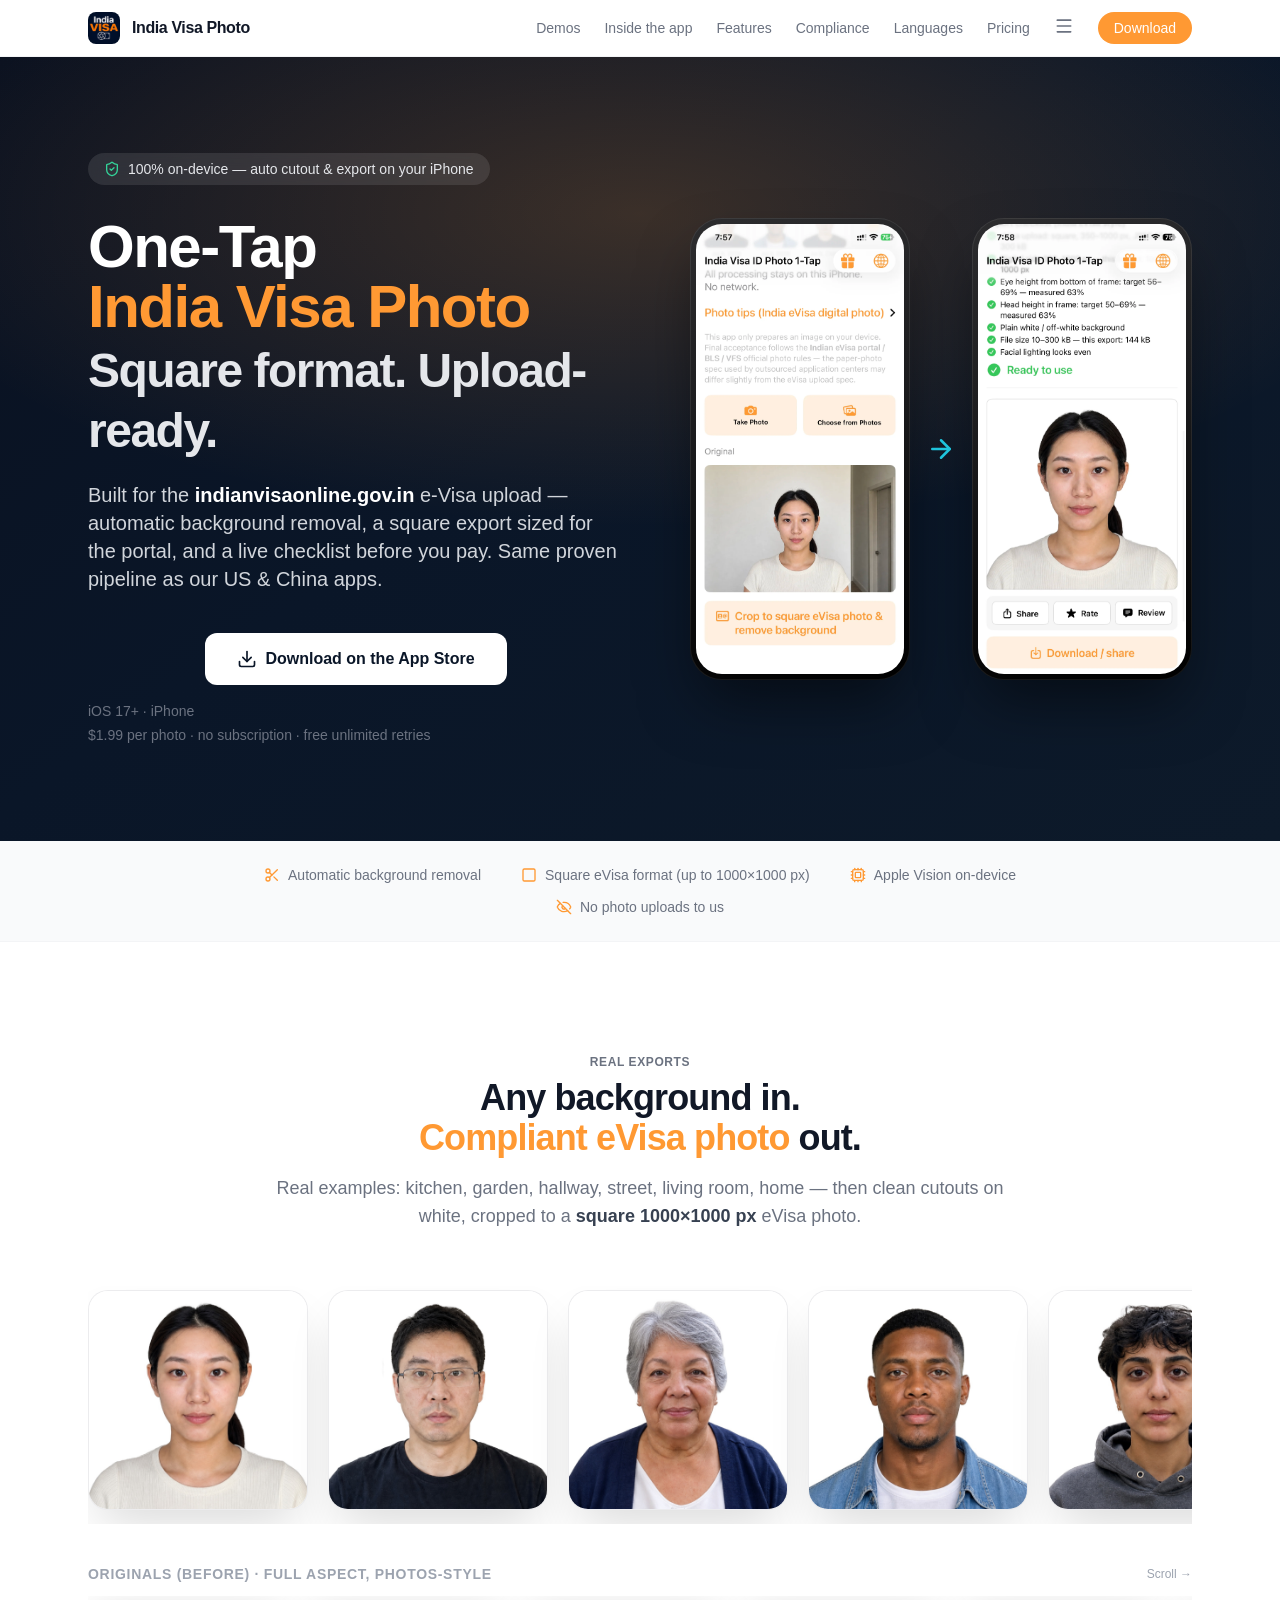
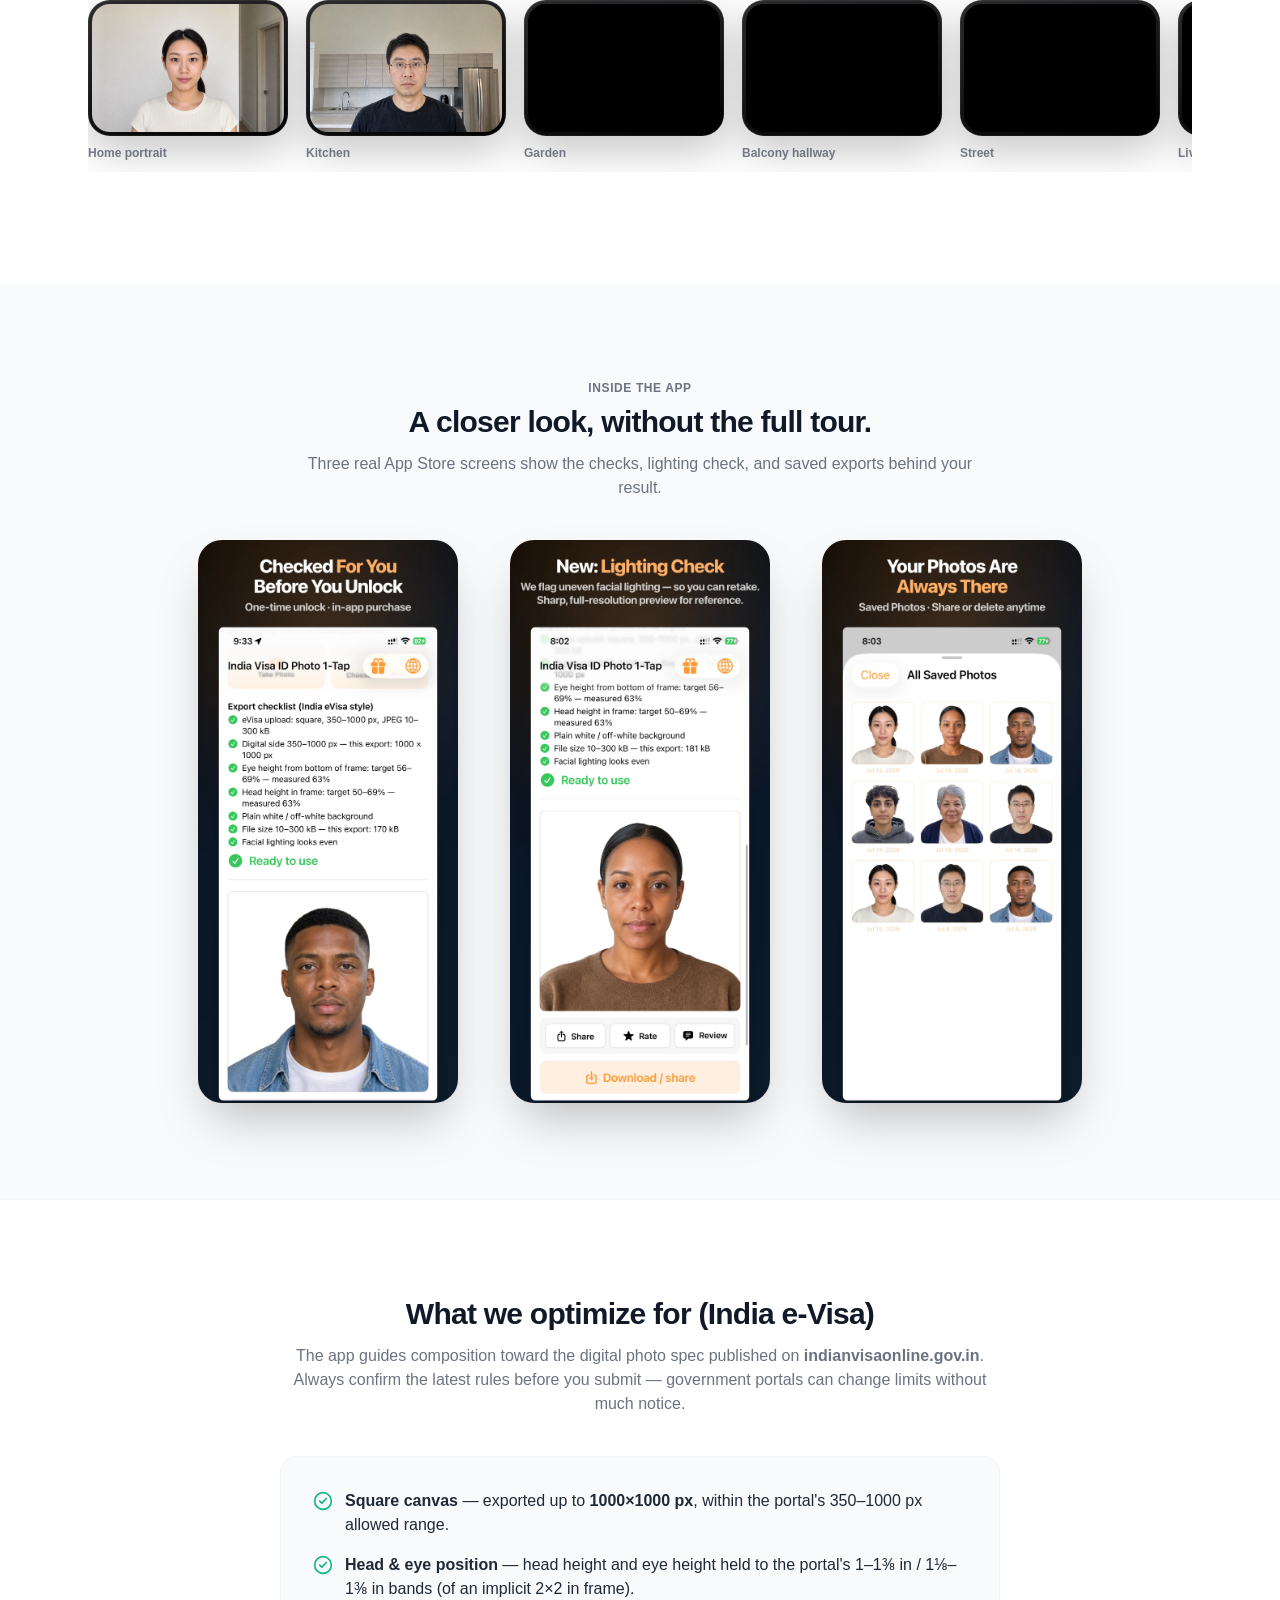
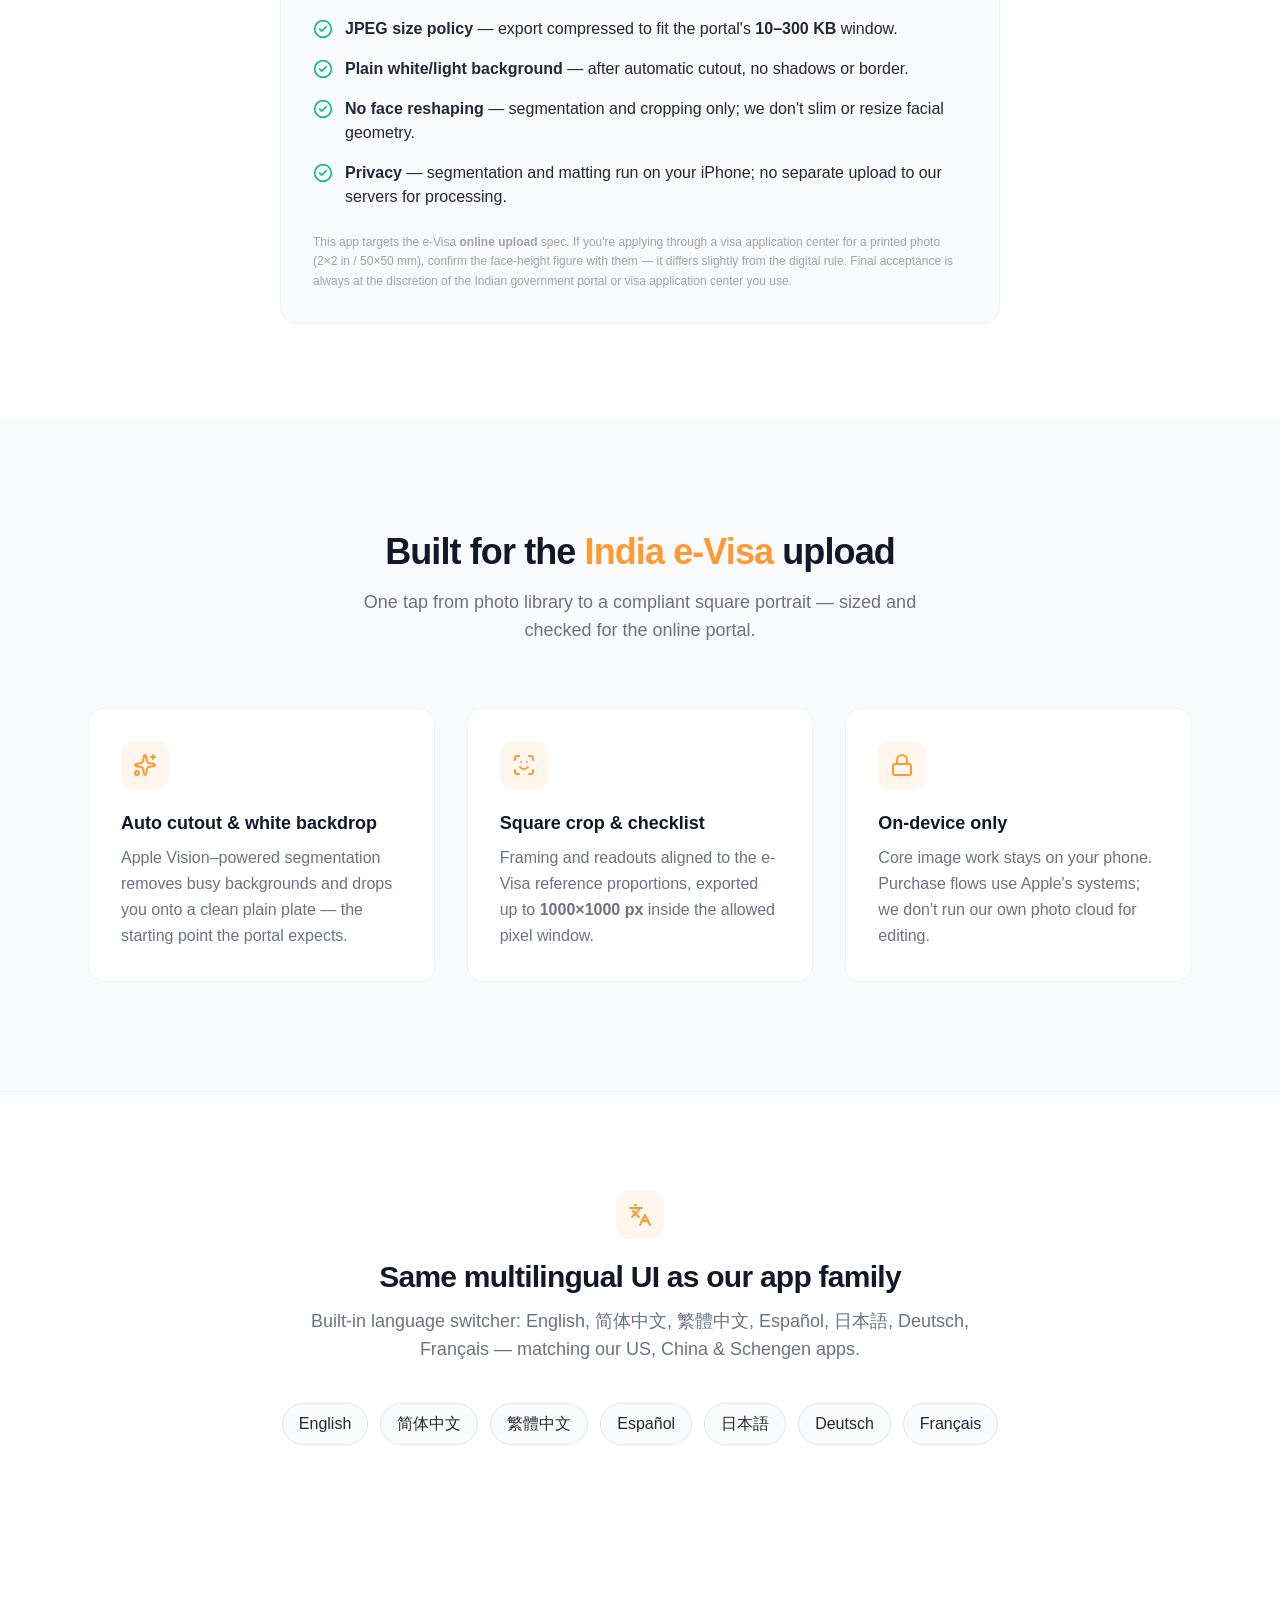
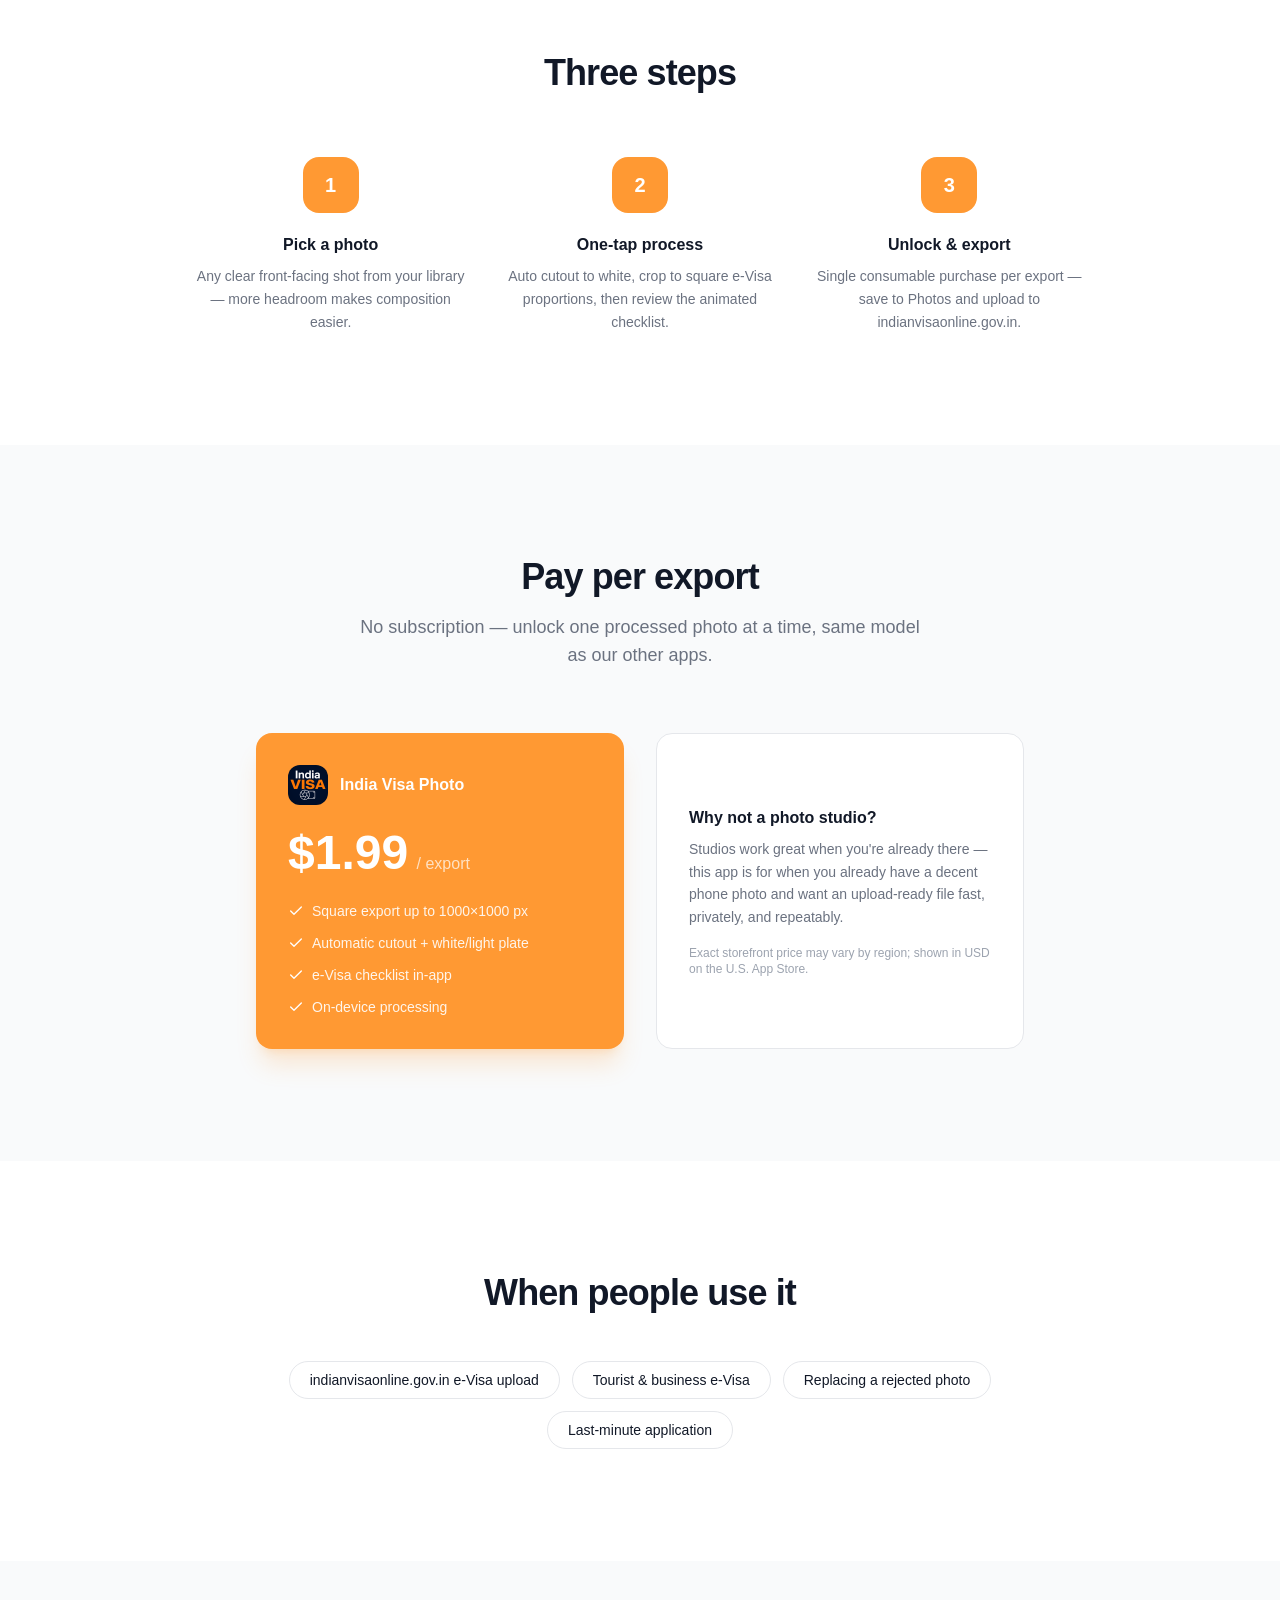
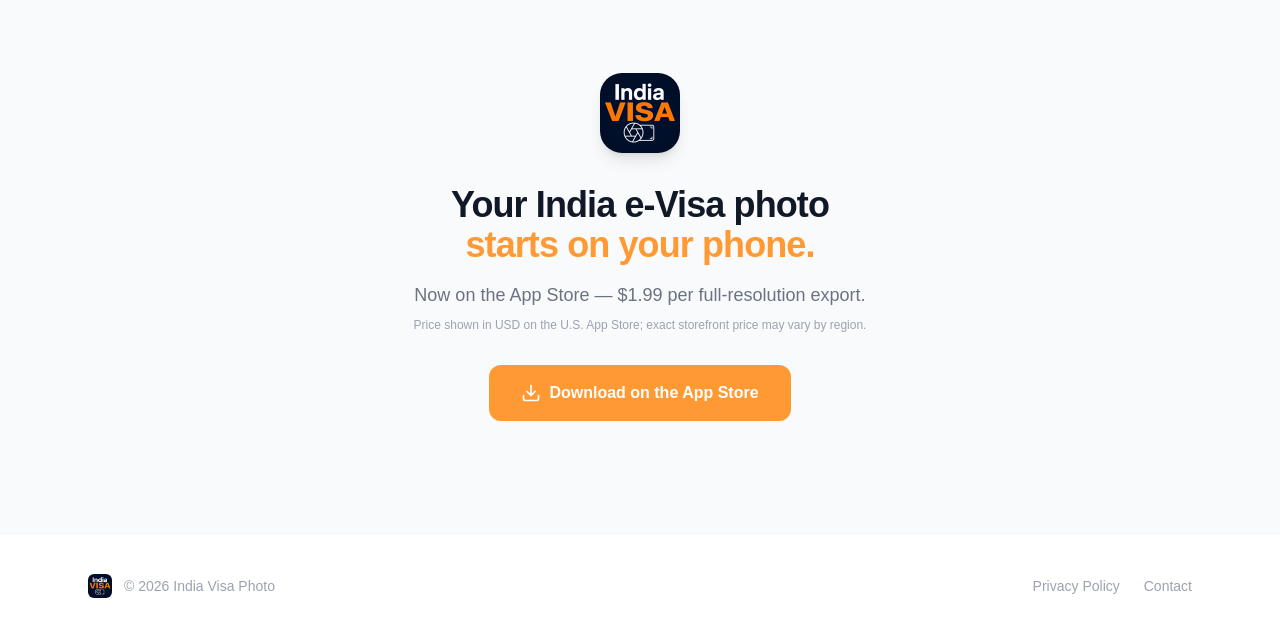
==== commit 1b4a22b2: "Serve homepage CSS, icons and large images statically - Replace the cdn.tailwindcss.com runtime with" ====
--- a/index.html
+++ b/index.html
@@ -38,24 +38,6 @@
   "downloadUrl": "https://apps.apple.com/app/id6787617860"
 }
     </script>
-    <script src="https://cdn.tailwindcss.com"></script>
-    <script src="https://unpkg.com/lucide@latest"></script>
-    <script>
-        tailwind.config = {
-            theme: {
-                extend: {
-                    colors: {
-                        brand: '#ff9933',
-                        'brand-dark': '#e07f1a',
-                        navy: '#0a1628',
-                    },
-                    fontFamily: {
-                        sans: ['-apple-system', 'BlinkMacSystemFont', '"SF Pro Display"', '"Segoe UI"', 'Roboto', 'Helvetica', 'Arial', 'sans-serif'],
-                    },
-                }
-            }
-        }
-    </script>
     <style>
         .gradient-hero {
             background: radial-gradient(ellipse 120% 80% at 50% 20%, rgba(255, 153, 51, 0.20) 0%, transparent 50%),
@@ -225,13 +207,15 @@
         .demo-wall-item { flex: 0 0 auto; scroll-snap-align: start; width: min(220px, 56vw); }
     </style>
 <!-- Cloudflare Web Analytics --><script type="module" src="https://static.cloudflareinsights.com/beacon.min.js" data-cf-beacon='{"token": "2652101b025045aa896ceeb2e3f7d92d"}'></script><!-- End Cloudflare Web Analytics -->
+<!-- Icons: inline SVG from Lucide (https://lucide.dev), ISC License, see assets/licenses/lucide.txt -->
+<link rel="stylesheet" href="assets/tailwind.css">
 </head>
 <body class="bg-white text-gray-900 font-sans antialiased">
 
     <nav class="sticky top-0 z-50 bg-white/80 backdrop-blur-lg border-b border-gray-100">
         <div class="max-w-6xl mx-auto px-6 h-14 flex items-center justify-between">
             <div class="flex items-center gap-3">
-                <img src="AppIcon.png" alt="India Visa Photo" class="w-8 h-8 rounded-lg" width="1024" height="1024" decoding="async">
+                <img src="assets/icons/india.webp" alt="India Visa Photo" class="w-8 h-8 rounded-lg" width="160" height="160" decoding="async">
                 <span class="font-semibold text-gray-900 tracking-tight">India Visa Photo</span>
             </div>
             <div class="flex items-center gap-6 text-sm">
@@ -243,33 +227,33 @@
                 <a href="#pricing" class="text-gray-500 hover:text-gray-900 transition hidden sm:block">Pricing</a>
                 <div class="relative">
             <button type="button" id="app-switcher-btn" aria-haspopup="true" aria-expanded="false" aria-label="Other visa photo apps" class="p-2 -m-2 rounded-lg text-gray-500 hover:text-gray-900 hover:bg-gray-100 transition">
-                <i data-lucide="menu" class="w-5 h-5"></i>
+                <svg xmlns="http://www.w3.org/2000/svg" width="24" height="24" viewBox="0 0 24 24" fill="none" stroke="currentColor" stroke-width="2" stroke-linecap="round" stroke-linejoin="round" class="w-5 h-5 lucide lucide-menu" aria-hidden="true" focusable="false"><path d="M4 5h16"></path><path d="M4 12h16"></path><path d="M4 19h16"></path></svg>
             </button>
             <div id="app-switcher-menu" class="hidden fixed right-4 top-16 w-72 max-w-[calc(100vw-2rem)] bg-white rounded-2xl shadow-2xl border border-gray-100 py-2 z-50 text-left">
                 <p class="px-4 py-2 text-xs font-semibold text-gray-400 uppercase tracking-wider">Our visa photo apps</p>
             <a href="https://us.visaphoto1tap.com/" class="flex items-center gap-3 px-4 py-2.5 hover:bg-gray-50 transition">
-                <img src="https://us.visaphoto1tap.com/AppIcon.png" alt="" class="w-8 h-8 rounded-lg flex-shrink-0">
+                <img src="assets/icons/us.webp" alt="" class="w-8 h-8 rounded-lg flex-shrink-0" width="32" height="32" loading="lazy" decoding="async">
                 <span class="text-sm font-medium text-gray-800">US Visa Photo</span>
             </a>
             <a href="https://china.visaphoto1tap.com/" class="flex items-center gap-3 px-4 py-2.5 hover:bg-gray-50 transition">
-                <img src="https://china.visaphoto1tap.com/AppIcon.png" alt="" class="w-8 h-8 rounded-lg flex-shrink-0">
+                <img src="assets/icons/china.webp" alt="" class="w-8 h-8 rounded-lg flex-shrink-0" width="32" height="32" loading="lazy" decoding="async">
                 <span class="text-sm font-medium text-gray-800">China Visa Photo</span>
             </a>
             <a href="https://schengen.visaphoto1tap.com/" class="flex items-center gap-3 px-4 py-2.5 hover:bg-gray-50 transition">
-                <img src="https://schengen.visaphoto1tap.com/AppIcon.png" alt="" class="w-8 h-8 rounded-lg flex-shrink-0">
+                <img src="assets/icons/schengen.webp" alt="" class="w-8 h-8 rounded-lg flex-shrink-0" width="32" height="32" loading="lazy" decoding="async">
                 <span class="text-sm font-medium text-gray-800">Schengen Visa Photo</span>
             </a>
             <a href="https://india.visaphoto1tap.com/" class="flex items-center gap-3 px-4 py-2.5 bg-gray-50">
-                <img src="https://india.visaphoto1tap.com/AppIcon.png" alt="" class="w-8 h-8 rounded-lg flex-shrink-0">
+                <img src="assets/icons/india.webp" alt="" class="w-8 h-8 rounded-lg flex-shrink-0" width="32" height="32" loading="lazy" decoding="async">
                 <span class="text-sm font-semibold text-gray-900">India Visa Photo</span>
-                <i data-lucide="check" class="w-4 h-4 text-emerald-500 ml-auto flex-shrink-0"></i>
+                <svg xmlns="http://www.w3.org/2000/svg" width="24" height="24" viewBox="0 0 24 24" fill="none" stroke="currentColor" stroke-width="2" stroke-linecap="round" stroke-linejoin="round" class="w-4 h-4 text-emerald-500 ml-auto flex-shrink-0 lucide lucide-check" aria-hidden="true" focusable="false"><path d="M20 6 9 17l-5-5"></path></svg>
             </a>
             <a href="https://japan.visaphoto1tap.com/" class="flex items-center gap-3 px-4 py-2.5 hover:bg-gray-50 transition">
-                <img src="https://japan.visaphoto1tap.com/AppIcon.png" alt="" class="w-8 h-8 rounded-lg flex-shrink-0">
+                <img src="assets/icons/japan.webp" alt="" class="w-8 h-8 rounded-lg flex-shrink-0" width="32" height="32" loading="lazy" decoding="async">
                 <span class="text-sm font-medium text-gray-800">Japan Visa Photo</span>
             </a>
             <a href="https://canada.visaphoto1tap.com/" class="flex items-center gap-3 px-4 py-2.5 hover:bg-gray-50 transition">
-                <img src="https://canada.visaphoto1tap.com/AppIcon.png" alt="" class="w-8 h-8 rounded-lg flex-shrink-0">
+                <img src="assets/icons/canada.webp" alt="" class="w-8 h-8 rounded-lg flex-shrink-0" width="32" height="32" loading="lazy" decoding="async">
                 <span class="text-sm font-medium text-gray-800">Canada Visa Photo</span>
             </a>
             </div>
@@ -285,7 +269,7 @@
                 <!-- Copy -->
                 <div class="text-center md:text-left">
                 <div class="inline-flex items-center gap-2 bg-white/10 backdrop-blur rounded-full px-4 py-1.5 text-sm mb-8">
-                    <i data-lucide="shield-check" class="w-4 h-4 text-emerald-400"></i>
+                    <svg xmlns="http://www.w3.org/2000/svg" width="24" height="24" viewBox="0 0 24 24" fill="none" stroke="currentColor" stroke-width="2" stroke-linecap="round" stroke-linejoin="round" class="w-4 h-4 text-emerald-400 lucide lucide-shield-check" aria-hidden="true" focusable="false"><path d="M20 13c0 5-3.5 7.5-7.66 8.95a1 1 0 0 1-.67-.01C7.5 20.5 4 18 4 13V6a1 1 0 0 1 1-1c2 0 4.5-1.2 6.24-2.72a1.17 1.17 0 0 1 1.52 0C14.51 3.81 17 5 19 5a1 1 0 0 1 1 1z"></path><path d="m9 12 2 2 4-4"></path></svg>
                     <span class="text-gray-200">100% on-device — auto cutout &amp; export on your iPhone</span>
                 </div>
 
@@ -301,7 +285,7 @@
 
                 <div id="download" class="flex flex-col sm:flex-row items-center justify-center gap-4">
                     <a href="https://apps.apple.com/app/id6787617860" target="_blank" rel="noopener noreferrer" class="inline-flex items-center gap-2 bg-white text-navy px-8 py-3.5 rounded-xl font-semibold hover:bg-gray-100 transition text-base">
-                        <i data-lucide="download" class="w-5 h-5"></i>
+                        <svg xmlns="http://www.w3.org/2000/svg" width="24" height="24" viewBox="0 0 24 24" fill="none" stroke="currentColor" stroke-width="2" stroke-linecap="round" stroke-linejoin="round" class="w-5 h-5 lucide lucide-download" aria-hidden="true" focusable="false"><path d="M12 15V3"></path><path d="M21 15v4a2 2 0 0 1-2 2H5a2 2 0 0 1-2-2v-4"></path><path d="m7 10 5 5 5-5"></path></svg>
                         Download on the App Store
                     </a>
                 </div>
@@ -314,19 +298,19 @@
                     <!-- Before: the app's own "Original" screen, full raw device screenshot -->
                     <figure class="hero-before">
                         <div class="hero-phone">
-                            <img src="appstore/before-original.png" width="1170" height="2532" decoding="async" alt="The India Visa Photo app showing the Original photo screen with a crop and remove background button">
+                            <img src="appstore/before-original.webp" width="1170" height="2532" decoding="async" alt="The India Visa Photo app showing the Original photo screen with a crop and remove background button">
                         </div>
                     </figure>
 
                     <!-- Arrow -->
                     <div class="hero-arrow" aria-hidden="true">
-                        <i data-lucide="arrow-right"></i>
+                        <svg xmlns="http://www.w3.org/2000/svg" width="24" height="24" viewBox="0 0 24 24" fill="none" stroke="currentColor" stroke-width="2" stroke-linecap="round" stroke-linejoin="round" class="lucide lucide-arrow-right" aria-hidden="true" focusable="false"><path d="M5 12h14"></path><path d="m12 5 7 7-7 7"></path></svg>
                     </div>
 
                     <!-- After: the same person, in the app — background removed, cropped, auto-checked -->
                     <figure class="hero-after">
                         <div class="hero-phone">
-                            <img src="appstore/after-result.png" width="1170" height="2532" decoding="async" alt="The same photo in the India Visa Photo app: background removed, cropped, compliance checklist passed, marked Ready to use">
+                            <img src="appstore/after-result.webp" width="1170" height="2532" decoding="async" alt="The same photo in the India Visa Photo app: background removed, cropped, compliance checklist passed, marked Ready to use">
                         </div>
                     </figure>
                 </div>
@@ -337,19 +321,19 @@
     <section class="bg-gray-50 border-b border-gray-100">
         <div class="max-w-4xl mx-auto px-6 py-6 flex flex-wrap items-center justify-center gap-x-10 gap-y-3 text-sm text-gray-500">
             <div class="flex items-center gap-2">
-                <i data-lucide="scissors" class="w-4 h-4 text-brand"></i>
+                <svg xmlns="http://www.w3.org/2000/svg" width="24" height="24" viewBox="0 0 24 24" fill="none" stroke="currentColor" stroke-width="2" stroke-linecap="round" stroke-linejoin="round" class="w-4 h-4 text-brand lucide lucide-scissors" aria-hidden="true" focusable="false"><circle cx="6" cy="6" r="3"></circle><path d="M8.12 8.12 12 12"></path><path d="M20 4 8.12 15.88"></path><circle cx="6" cy="18" r="3"></circle><path d="M14.8 14.8 20 20"></path></svg>
                 <span>Automatic background removal</span>
             </div>
             <div class="flex items-center gap-2">
-                <i data-lucide="square" class="w-4 h-4 text-brand"></i>
+                <svg xmlns="http://www.w3.org/2000/svg" width="24" height="24" viewBox="0 0 24 24" fill="none" stroke="currentColor" stroke-width="2" stroke-linecap="round" stroke-linejoin="round" class="w-4 h-4 text-brand lucide lucide-square" aria-hidden="true" focusable="false"><rect width="18" height="18" x="3" y="3" rx="2"></rect></svg>
                 <span>Square eVisa format (up to 1000×1000 px)</span>
             </div>
             <div class="flex items-center gap-2">
-                <i data-lucide="cpu" class="w-4 h-4 text-brand"></i>
+                <svg xmlns="http://www.w3.org/2000/svg" width="24" height="24" viewBox="0 0 24 24" fill="none" stroke="currentColor" stroke-width="2" stroke-linecap="round" stroke-linejoin="round" class="w-4 h-4 text-brand lucide lucide-cpu" aria-hidden="true" focusable="false"><path d="M12 20v2"></path><path d="M12 2v2"></path><path d="M17 20v2"></path><path d="M17 2v2"></path><path d="M2 12h2"></path><path d="M2 17h2"></path><path d="M2 7h2"></path><path d="M20 12h2"></path><path d="M20 17h2"></path><path d="M20 7h2"></path><path d="M7 20v2"></path><path d="M7 2v2"></path><rect x="4" y="4" width="16" height="16" rx="2"></rect><rect x="8" y="8" width="8" height="8" rx="1"></rect></svg>
                 <span>Apple Vision on-device</span>
             </div>
             <div class="flex items-center gap-2">
-                <i data-lucide="eye-off" class="w-4 h-4 text-brand"></i>
+                <svg xmlns="http://www.w3.org/2000/svg" width="24" height="24" viewBox="0 0 24 24" fill="none" stroke="currentColor" stroke-width="2" stroke-linecap="round" stroke-linejoin="round" class="w-4 h-4 text-brand lucide lucide-eye-off" aria-hidden="true" focusable="false"><path d="M10.733 5.076a10.744 10.744 0 0 1 11.205 6.575 1 1 0 0 1 0 .696 10.747 10.747 0 0 1-1.444 2.49"></path><path d="M14.084 14.158a3 3 0 0 1-4.242-4.242"></path><path d="M17.479 17.499a10.75 10.75 0 0 1-15.417-5.151 1 1 0 0 1 0-.696 10.75 10.75 0 0 1 4.446-5.143"></path><path d="m2 2 20 20"></path></svg>
                 <span>No photo uploads to us</span>
             </div>
         </div>
@@ -364,12 +348,12 @@
             </div>
 
             <div class="demo-wall-row" aria-label="Result photo row">
-                <figure class="demo-wall-item"><img src="demos/demo-01-result.jpg" alt="India eVisa photo export example 1" class="demo-wall-img" width="1000" height="1000" decoding="async"></figure>
-                <figure class="demo-wall-item"><img src="demos/demo-02-result.jpg" alt="India eVisa photo export example 2" class="demo-wall-img" width="1000" height="1000" decoding="async"></figure>
-                <figure class="demo-wall-item"><img src="demos/demo-03-result.jpg" alt="India eVisa photo export example 3" class="demo-wall-img" width="1000" height="1000" decoding="async"></figure>
-                <figure class="demo-wall-item"><img src="demos/demo-04-result.jpg" alt="India eVisa photo export example 4" class="demo-wall-img" width="1000" height="1000" decoding="async"></figure>
-                <figure class="demo-wall-item"><img src="demos/demo-05-result.jpg" alt="India eVisa photo export example 5" class="demo-wall-img" width="1000" height="1000" decoding="async"></figure>
-                <figure class="demo-wall-item"><img src="demos/demo-06-result.jpg" alt="India eVisa photo export example 6" class="demo-wall-img" width="1000" height="1000" decoding="async"></figure>
+                <figure class="demo-wall-item"><img src="demos/demo-01-result.jpg" alt="India eVisa photo export example 1" class="demo-wall-img" width="1000" height="1000" decoding="async" loading="lazy"></figure>
+                <figure class="demo-wall-item"><img src="demos/demo-02-result.jpg" alt="India eVisa photo export example 2" class="demo-wall-img" width="1000" height="1000" decoding="async" loading="lazy"></figure>
+                <figure class="demo-wall-item"><img src="demos/demo-03-result.jpg" alt="India eVisa photo export example 3" class="demo-wall-img" width="1000" height="1000" decoding="async" loading="lazy"></figure>
+                <figure class="demo-wall-item"><img src="demos/demo-04-result.jpg" alt="India eVisa photo export example 4" class="demo-wall-img" width="1000" height="1000" decoding="async" loading="lazy"></figure>
+                <figure class="demo-wall-item"><img src="demos/demo-05-result.jpg" alt="India eVisa photo export example 5" class="demo-wall-img" width="1000" height="1000" decoding="async" loading="lazy"></figure>
+                <figure class="demo-wall-item"><img src="demos/demo-06-result.jpg" alt="India eVisa photo export example 6" class="demo-wall-img" width="1000" height="1000" decoding="async" loading="lazy"></figure>
             </div>
 
             <div class="mt-10 max-w-6xl mx-auto">
@@ -380,37 +364,37 @@
                 <div class="demo-film" aria-label="Original photo strip">
                     <div class="demo-film-item--original">
                         <div class="demo-film-original-wrap">
-                            <img src="demos/demo-01-original.jpg" alt="Original 1" class="demo-film-thumb-original" decoding="async">
+                            <img src="demos/demo-01-original.jpg" alt="Original 1" class="demo-film-thumb-original" decoding="async" width="1536" height="1024" loading="lazy">
                         </div>
                         <div class="demo-film-label">Home portrait</div>
                     </div>
                     <div class="demo-film-item--original">
                         <div class="demo-film-original-wrap">
-                            <img src="demos/demo-02-original.jpg" alt="Original 2" class="demo-film-thumb-original" decoding="async">
+                            <img src="demos/demo-02-original.jpg" alt="Original 2" class="demo-film-thumb-original" decoding="async" width="1536" height="1024" loading="lazy">
                         </div>
                         <div class="demo-film-label">Kitchen</div>
                     </div>
                     <div class="demo-film-item--original">
                         <div class="demo-film-original-wrap">
-                            <img src="demos/demo-03-original.jpg" alt="Original 3" class="demo-film-thumb-original" decoding="async">
+                            <img src="demos/demo-03-original.webp" alt="Original 3" class="demo-film-thumb-original" decoding="async" width="1536" height="1024" loading="lazy">
                         </div>
                         <div class="demo-film-label">Garden</div>
                     </div>
                     <div class="demo-film-item--original">
                         <div class="demo-film-original-wrap">
-                            <img src="demos/demo-04-original.jpg" alt="Original 4" class="demo-film-thumb-original" decoding="async">
+                            <img src="demos/demo-04-original.webp" alt="Original 4" class="demo-film-thumb-original" decoding="async" width="1536" height="1024" loading="lazy">
                         </div>
                         <div class="demo-film-label">Balcony hallway</div>
                     </div>
                     <div class="demo-film-item--original">
                         <div class="demo-film-original-wrap">
-                            <img src="demos/demo-05-original.jpg" alt="Original 5" class="demo-film-thumb-original" decoding="async">
+                            <img src="demos/demo-05-original.webp" alt="Original 5" class="demo-film-thumb-original" decoding="async" width="1536" height="1024" loading="lazy">
                         </div>
                         <div class="demo-film-label">Street</div>
                     </div>
                     <div class="demo-film-item--original">
                         <div class="demo-film-original-wrap">
-                            <img src="demos/demo-06-original.jpg" alt="Original 6" class="demo-film-thumb-original" decoding="async">
+                            <img src="demos/demo-06-original.jpg" alt="Original 6" class="demo-film-thumb-original" decoding="async" width="1536" height="1024" loading="lazy">
                         </div>
                         <div class="demo-film-label">Living room</div>
                     </div>
@@ -425,9 +409,9 @@
             <h2 class="text-2xl md:text-3xl font-bold tracking-tight text-gray-900 mb-3">A closer look, without the full tour.</h2>
             <p class="text-gray-500 text-sm md:text-base max-w-2xl mx-auto mb-10">Three real App Store screens show the checks, lighting check, and saved exports behind your result.</p>
             <div class="grid grid-cols-1 sm:grid-cols-3 gap-8 md:gap-10 justify-items-center max-w-4xl mx-auto">
-                <img src="appstore/inside-app-checklist.png" alt="India Visa Photo App Store screen showing the e-Visa export checklist before unlock" class="rounded-[1.5rem] shadow-2xl w-full max-w-[260px] h-auto" width="1284" height="2778" loading="lazy" decoding="async">
-                <img src="appstore/inside-app-lighting.png" alt="India Visa Photo App Store screen showing the lighting check before export" class="rounded-[1.5rem] shadow-2xl w-full max-w-[260px] h-auto" width="1284" height="2778" loading="lazy" decoding="async">
-                <img src="appstore/inside-app-saved.png" alt="India Visa Photo App Store screen showing Saved Photos on this iPhone" class="rounded-[1.5rem] shadow-2xl w-full max-w-[260px] h-auto" width="1284" height="2778" loading="lazy" decoding="async">
+                <img src="appstore/inside-app-checklist.webp" alt="India Visa Photo App Store screen showing the e-Visa export checklist before unlock" class="rounded-[1.5rem] shadow-2xl w-full max-w-[260px] h-auto" width="1284" height="2778" loading="lazy" decoding="async">
+                <img src="appstore/inside-app-lighting.webp" alt="India Visa Photo App Store screen showing the lighting check before export" class="rounded-[1.5rem] shadow-2xl w-full max-w-[260px] h-auto" width="1284" height="2778" loading="lazy" decoding="async">
+                <img src="appstore/inside-app-saved.webp" alt="India Visa Photo App Store screen showing Saved Photos on this iPhone" class="rounded-[1.5rem] shadow-2xl w-full max-w-[260px] h-auto" width="1284" height="2778" loading="lazy" decoding="async">
             </div>
         </div>
     </section>
@@ -441,27 +425,27 @@
             <div class="bg-gray-50 rounded-2xl border border-gray-100 p-6 md:p-8">
                 <ul class="space-y-4 text-left text-sm md:text-base text-gray-800">
                     <li class="compliance-row flex items-start gap-3">
-                        <i data-lucide="check-circle-2" class="w-5 h-5 text-emerald-500 flex-shrink-0 mt-0.5"></i>
+                        <svg xmlns="http://www.w3.org/2000/svg" width="24" height="24" viewBox="0 0 24 24" fill="none" stroke="currentColor" stroke-width="2" stroke-linecap="round" stroke-linejoin="round" class="w-5 h-5 text-emerald-500 flex-shrink-0 mt-0.5 lucide lucide-check-circle-2" aria-hidden="true" focusable="false"><circle cx="12" cy="12" r="10"></circle><path d="m16 9-5.5 5.5L8 12"></path></svg>
                         <span><strong>Square canvas</strong> &mdash; exported up to <strong>1000×1000 px</strong>, within the portal's 350–1000 px allowed range.</span>
                     </li>
                     <li class="compliance-row flex items-start gap-3">
-                        <i data-lucide="check-circle-2" class="w-5 h-5 text-emerald-500 flex-shrink-0 mt-0.5"></i>
+                        <svg xmlns="http://www.w3.org/2000/svg" width="24" height="24" viewBox="0 0 24 24" fill="none" stroke="currentColor" stroke-width="2" stroke-linecap="round" stroke-linejoin="round" class="w-5 h-5 text-emerald-500 flex-shrink-0 mt-0.5 lucide lucide-check-circle-2" aria-hidden="true" focusable="false"><circle cx="12" cy="12" r="10"></circle><path d="m16 9-5.5 5.5L8 12"></path></svg>
                         <span><strong>Head &amp; eye position</strong> &mdash; head height and eye height held to the portal's 1–1⅜ in / 1⅛–1⅜ in bands (of an implicit 2×2 in frame).</span>
                     </li>
                     <li class="compliance-row flex items-start gap-3">
-                        <i data-lucide="check-circle-2" class="w-5 h-5 text-emerald-500 flex-shrink-0 mt-0.5"></i>
+                        <svg xmlns="http://www.w3.org/2000/svg" width="24" height="24" viewBox="0 0 24 24" fill="none" stroke="currentColor" stroke-width="2" stroke-linecap="round" stroke-linejoin="round" class="w-5 h-5 text-emerald-500 flex-shrink-0 mt-0.5 lucide lucide-check-circle-2" aria-hidden="true" focusable="false"><circle cx="12" cy="12" r="10"></circle><path d="m16 9-5.5 5.5L8 12"></path></svg>
                         <span><strong>JPEG size policy</strong> &mdash; export compressed to fit the portal's <strong>10–300 KB</strong> window.</span>
                     </li>
                     <li class="compliance-row flex items-start gap-3">
-                        <i data-lucide="check-circle-2" class="w-5 h-5 text-emerald-500 flex-shrink-0 mt-0.5"></i>
+                        <svg xmlns="http://www.w3.org/2000/svg" width="24" height="24" viewBox="0 0 24 24" fill="none" stroke="currentColor" stroke-width="2" stroke-linecap="round" stroke-linejoin="round" class="w-5 h-5 text-emerald-500 flex-shrink-0 mt-0.5 lucide lucide-check-circle-2" aria-hidden="true" focusable="false"><circle cx="12" cy="12" r="10"></circle><path d="m16 9-5.5 5.5L8 12"></path></svg>
                         <span><strong>Plain white/light background</strong> &mdash; after automatic cutout, no shadows or border.</span>
                     </li>
                     <li class="compliance-row flex items-start gap-3">
-                        <i data-lucide="check-circle-2" class="w-5 h-5 text-emerald-500 flex-shrink-0 mt-0.5"></i>
+                        <svg xmlns="http://www.w3.org/2000/svg" width="24" height="24" viewBox="0 0 24 24" fill="none" stroke="currentColor" stroke-width="2" stroke-linecap="round" stroke-linejoin="round" class="w-5 h-5 text-emerald-500 flex-shrink-0 mt-0.5 lucide lucide-check-circle-2" aria-hidden="true" focusable="false"><circle cx="12" cy="12" r="10"></circle><path d="m16 9-5.5 5.5L8 12"></path></svg>
                         <span><strong>No face reshaping</strong> &mdash; segmentation and cropping only; we don't slim or resize facial geometry.</span>
                     </li>
                     <li class="compliance-row flex items-start gap-3">
-                        <i data-lucide="check-circle-2" class="w-5 h-5 text-emerald-500 flex-shrink-0 mt-0.5"></i>
+                        <svg xmlns="http://www.w3.org/2000/svg" width="24" height="24" viewBox="0 0 24 24" fill="none" stroke="currentColor" stroke-width="2" stroke-linecap="round" stroke-linejoin="round" class="w-5 h-5 text-emerald-500 flex-shrink-0 mt-0.5 lucide lucide-check-circle-2" aria-hidden="true" focusable="false"><circle cx="12" cy="12" r="10"></circle><path d="m16 9-5.5 5.5L8 12"></path></svg>
                         <span><strong>Privacy</strong> &mdash; segmentation and matting run on your iPhone; no separate upload to our servers for processing.</span>
                     </li>
                 </ul>
@@ -480,7 +464,7 @@
             <div class="grid md:grid-cols-3 gap-8">
                 <div class="card-hover bg-white border border-gray-100 rounded-2xl p-8">
                     <div class="w-12 h-12 bg-orange-50 rounded-xl flex items-center justify-center mb-5">
-                        <i data-lucide="sparkles" class="w-6 h-6 text-brand"></i>
+                        <svg xmlns="http://www.w3.org/2000/svg" width="24" height="24" viewBox="0 0 24 24" fill="none" stroke="currentColor" stroke-width="2" stroke-linecap="round" stroke-linejoin="round" class="w-6 h-6 text-brand lucide lucide-sparkles" aria-hidden="true" focusable="false"><path d="M11.017 2.814a1 1 0 0 1 1.966 0l1.051 5.558a2 2 0 0 0 1.594 1.594l5.558 1.051a1 1 0 0 1 0 1.966l-5.558 1.051a2 2 0 0 0-1.594 1.594l-1.051 5.558a1 1 0 0 1-1.966 0l-1.051-5.558a2 2 0 0 0-1.594-1.594l-5.558-1.051a1 1 0 0 1 0-1.966l5.558-1.051a2 2 0 0 0 1.594-1.594z"></path><path d="M20 2v4"></path><path d="M22 4h-4"></path><circle cx="4" cy="20" r="2"></circle></svg>
                     </div>
                     <h3 class="text-lg font-semibold mb-2">Auto cutout &amp; white backdrop</h3>
                     <p class="text-gray-500 leading-relaxed">
@@ -489,7 +473,7 @@
                 </div>
                 <div class="card-hover bg-white border border-gray-100 rounded-2xl p-8">
                     <div class="w-12 h-12 bg-orange-50 rounded-xl flex items-center justify-center mb-5">
-                        <i data-lucide="scan-face" class="w-6 h-6 text-brand"></i>
+                        <svg xmlns="http://www.w3.org/2000/svg" width="24" height="24" viewBox="0 0 24 24" fill="none" stroke="currentColor" stroke-width="2" stroke-linecap="round" stroke-linejoin="round" class="w-6 h-6 text-brand lucide lucide-scan-face" aria-hidden="true" focusable="false"><path d="M3 7V5a2 2 0 0 1 2-2h2"></path><path d="M17 3h2a2 2 0 0 1 2 2v2"></path><path d="M21 17v2a2 2 0 0 1-2 2h-2"></path><path d="M7 21H5a2 2 0 0 1-2-2v-2"></path><path d="M8 14s1.5 2 4 2 4-2 4-2"></path><path d="M9 9h.01"></path><path d="M15 9h.01"></path></svg>
                     </div>
                     <h3 class="text-lg font-semibold mb-2">Square crop &amp; checklist</h3>
                     <p class="text-gray-500 leading-relaxed">
@@ -498,7 +482,7 @@
                 </div>
                 <div class="card-hover bg-white border border-gray-100 rounded-2xl p-8">
                     <div class="w-12 h-12 bg-orange-50 rounded-xl flex items-center justify-center mb-5">
-                        <i data-lucide="lock" class="w-6 h-6 text-brand"></i>
+                        <svg xmlns="http://www.w3.org/2000/svg" width="24" height="24" viewBox="0 0 24 24" fill="none" stroke="currentColor" stroke-width="2" stroke-linecap="round" stroke-linejoin="round" class="w-6 h-6 text-brand lucide lucide-lock" aria-hidden="true" focusable="false"><rect width="18" height="11" x="3" y="11" rx="2" ry="2"></rect><path d="M7 11V7a5 5 0 0 1 10 0v4"></path></svg>
                     </div>
                     <h3 class="text-lg font-semibold mb-2">On-device only</h3>
                     <p class="text-gray-500 leading-relaxed">
@@ -512,7 +496,7 @@
     <section id="languages" class="py-16 md:py-24 bg-white border-t border-gray-100">
         <div class="max-w-4xl mx-auto px-6 text-center">
             <div class="inline-flex items-center justify-center w-12 h-12 bg-orange-50 rounded-xl mb-5">
-                <i data-lucide="languages" class="w-6 h-6 text-brand"></i>
+                <svg xmlns="http://www.w3.org/2000/svg" width="24" height="24" viewBox="0 0 24 24" fill="none" stroke="currentColor" stroke-width="2" stroke-linecap="round" stroke-linejoin="round" class="w-6 h-6 text-brand lucide lucide-languages" aria-hidden="true" focusable="false"><path d="m5 8 6 6"></path><path d="m4 14 6-6 2-3"></path><path d="M2 5h12"></path><path d="M7 2h1"></path><path d="m22 22-5-10-5 10"></path><path d="M14 18h6"></path></svg>
             </div>
             <h2 class="text-2xl md:text-3xl font-bold tracking-tight mb-3">Same multilingual UI as our app family</h2>
             <p class="text-gray-500 text-base md:text-lg max-w-2xl mx-auto mb-10 leading-relaxed">
@@ -564,7 +548,7 @@
             <div class="grid md:grid-cols-2 gap-8 max-w-3xl mx-auto">
                 <div class="bg-brand text-white rounded-2xl p-8 shadow-xl shadow-brand/20">
                     <div class="flex items-center gap-3 mb-6">
-                        <img src="AppIcon.png" alt="" class="w-10 h-10 rounded-xl" width="1024" height="1024" decoding="async">
+                        <img src="assets/icons/india.webp" alt="" class="w-10 h-10 rounded-xl" width="160" height="160" decoding="async" loading="lazy">
                         <span class="font-semibold">India Visa Photo</span>
                     </div>
                     <div class="mb-6">
@@ -572,10 +556,10 @@
                         <span class="text-white/70 ml-1">/ export</span>
                     </div>
                     <ul class="space-y-3 text-sm text-white/90">
-                        <li class="flex items-start gap-2"><i data-lucide="check" class="w-4 h-4 mt-0.5 text-white flex-shrink-0"></i>Square export up to 1000×1000 px</li>
-                        <li class="flex items-start gap-2"><i data-lucide="check" class="w-4 h-4 mt-0.5 text-white flex-shrink-0"></i>Automatic cutout + white/light plate</li>
-                        <li class="flex items-start gap-2"><i data-lucide="check" class="w-4 h-4 mt-0.5 text-white flex-shrink-0"></i>e-Visa checklist in-app</li>
-                        <li class="flex items-start gap-2"><i data-lucide="check" class="w-4 h-4 mt-0.5 text-white flex-shrink-0"></i>On-device processing</li>
+                        <li class="flex items-start gap-2"><svg xmlns="http://www.w3.org/2000/svg" width="24" height="24" viewBox="0 0 24 24" fill="none" stroke="currentColor" stroke-width="2" stroke-linecap="round" stroke-linejoin="round" class="w-4 h-4 mt-0.5 text-white flex-shrink-0 lucide lucide-check" aria-hidden="true" focusable="false"><path d="M20 6 9 17l-5-5"></path></svg>Square export up to 1000×1000 px</li>
+                        <li class="flex items-start gap-2"><svg xmlns="http://www.w3.org/2000/svg" width="24" height="24" viewBox="0 0 24 24" fill="none" stroke="currentColor" stroke-width="2" stroke-linecap="round" stroke-linejoin="round" class="w-4 h-4 mt-0.5 text-white flex-shrink-0 lucide lucide-check" aria-hidden="true" focusable="false"><path d="M20 6 9 17l-5-5"></path></svg>Automatic cutout + white/light plate</li>
+                        <li class="flex items-start gap-2"><svg xmlns="http://www.w3.org/2000/svg" width="24" height="24" viewBox="0 0 24 24" fill="none" stroke="currentColor" stroke-width="2" stroke-linecap="round" stroke-linejoin="round" class="w-4 h-4 mt-0.5 text-white flex-shrink-0 lucide lucide-check" aria-hidden="true" focusable="false"><path d="M20 6 9 17l-5-5"></path></svg>e-Visa checklist in-app</li>
+                        <li class="flex items-start gap-2"><svg xmlns="http://www.w3.org/2000/svg" width="24" height="24" viewBox="0 0 24 24" fill="none" stroke="currentColor" stroke-width="2" stroke-linecap="round" stroke-linejoin="round" class="w-4 h-4 mt-0.5 text-white flex-shrink-0 lucide lucide-check" aria-hidden="true" focusable="false"><path d="M20 6 9 17l-5-5"></path></svg>On-device processing</li>
                     </ul>
                 </div>
                 <div class="bg-white border border-gray-200 rounded-2xl p-8 flex flex-col justify-center">
@@ -603,12 +587,12 @@
 
     <section class="bg-gray-50 py-20 md:py-28">
         <div class="max-w-3xl mx-auto px-6 text-center">
-            <img src="AppIcon.png" alt="" class="w-20 h-20 rounded-[22px] mx-auto mb-8 shadow-lg" width="1024" height="1024" decoding="async">
+            <img src="assets/icons/india.webp" alt="" class="w-20 h-20 rounded-[22px] mx-auto mb-8 shadow-lg" width="160" height="160" decoding="async" loading="lazy">
             <h2 class="text-3xl md:text-4xl font-bold tracking-tight mb-4">Your India e-Visa photo<br><span class="text-brand">starts on your phone.</span></h2>
             <p class="text-gray-500 text-lg mb-2">Now on the App Store — $1.99 per full-resolution export.</p>
             <p class="text-xs text-gray-400 mb-8">Price shown in USD on the U.S. App Store; exact storefront price may vary by region.</p>
             <a href="https://apps.apple.com/app/id6787617860" target="_blank" rel="noopener noreferrer" class="inline-flex items-center gap-2 bg-brand text-white px-8 py-4 rounded-xl font-semibold hover:bg-brand-dark transition text-base">
-                <i data-lucide="download" class="w-5 h-5"></i>
+                <svg xmlns="http://www.w3.org/2000/svg" width="24" height="24" viewBox="0 0 24 24" fill="none" stroke="currentColor" stroke-width="2" stroke-linecap="round" stroke-linejoin="round" class="w-5 h-5 lucide lucide-download" aria-hidden="true" focusable="false"><path d="M12 15V3"></path><path d="M21 15v4a2 2 0 0 1-2 2H5a2 2 0 0 1-2-2v-4"></path><path d="m7 10 5 5 5-5"></path></svg>
                 Download on the App Store
             </a>
         </div>
@@ -617,7 +601,7 @@
     <footer class="border-t border-gray-100 py-10">
         <div class="max-w-6xl mx-auto px-6 flex flex-col md:flex-row items-center justify-between gap-4 text-sm text-gray-400">
             <div class="flex items-center gap-3">
-                <img src="AppIcon.png" alt="" class="w-6 h-6 rounded-md" width="1024" height="1024" decoding="async">
+                <img src="assets/icons/india.webp" alt="" class="w-6 h-6 rounded-md" width="160" height="160" decoding="async" loading="lazy">
                 <span>&copy; 2026 India Visa Photo</span>
             </div>
             <div class="flex items-center gap-6">
@@ -649,6 +633,5 @@
             });
         })();
     </script>
-    <script>lucide.createIcons();</script>
 </body>
 </html>
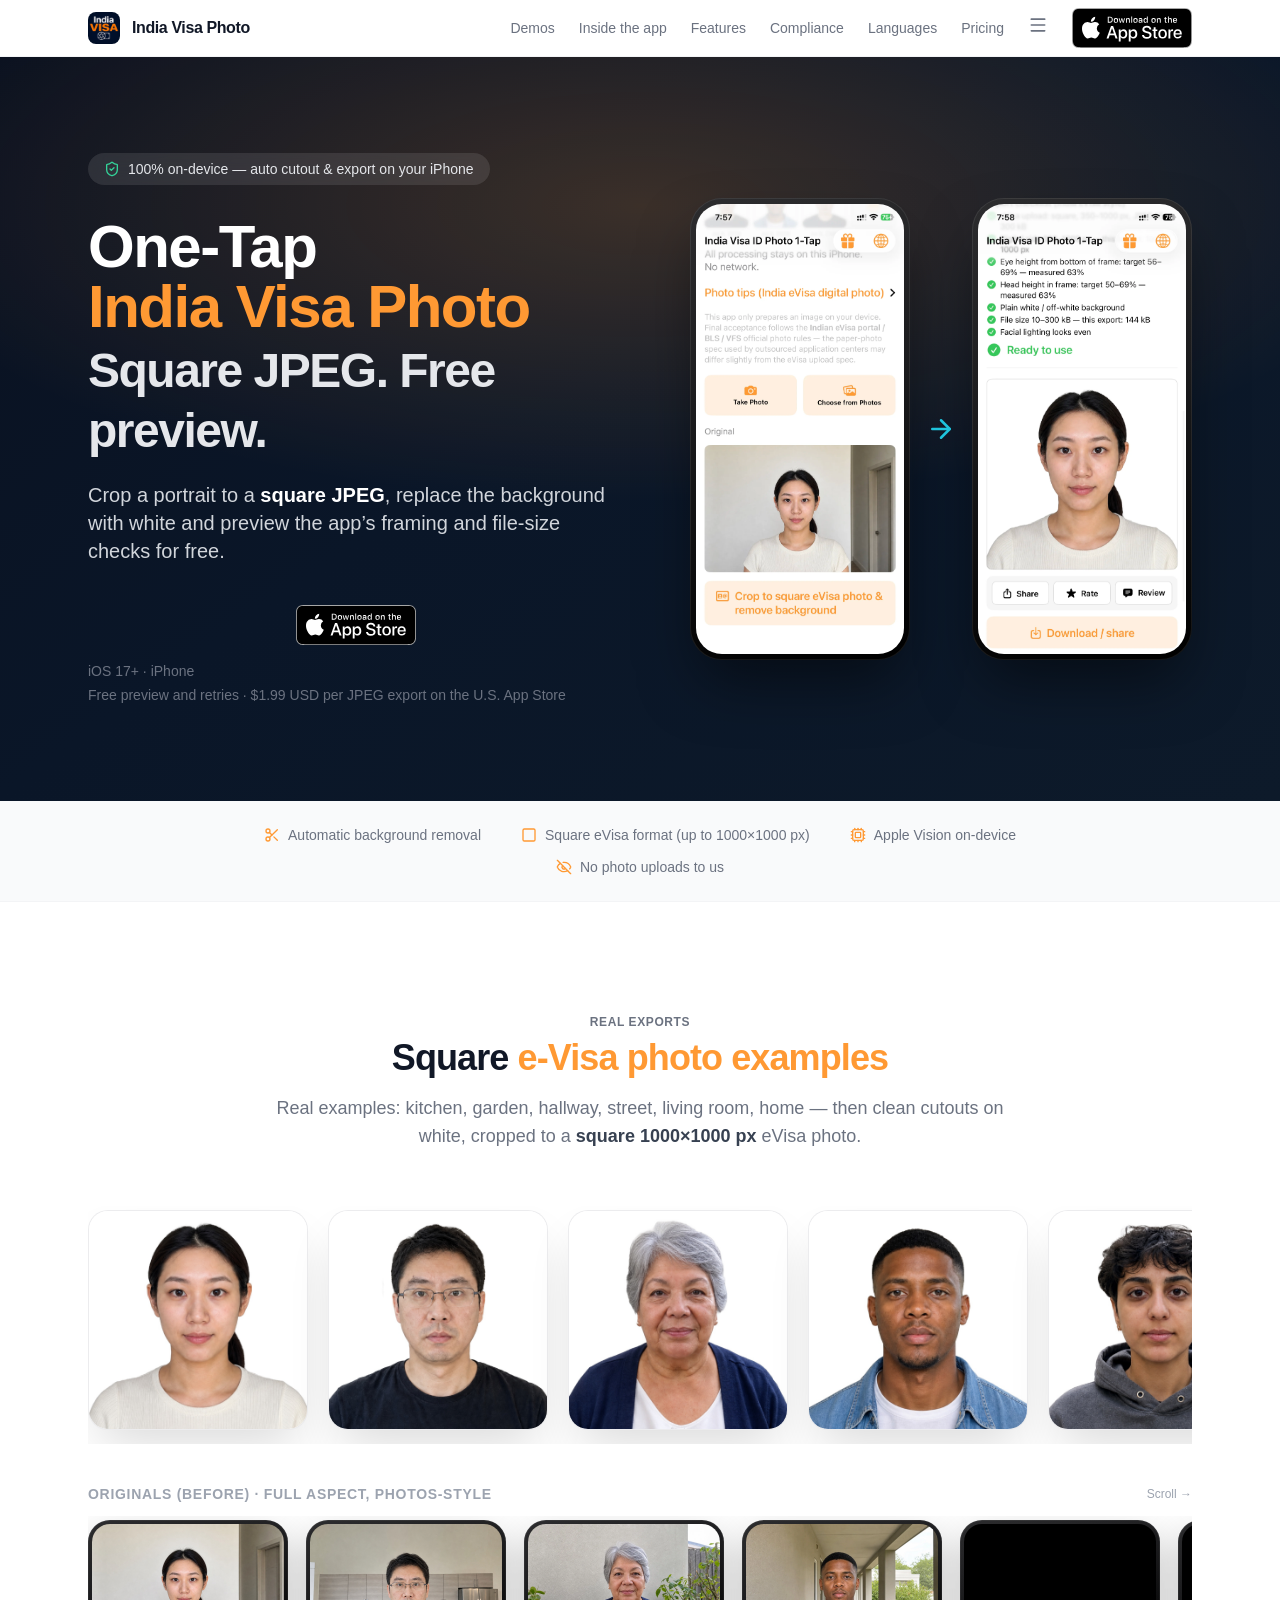
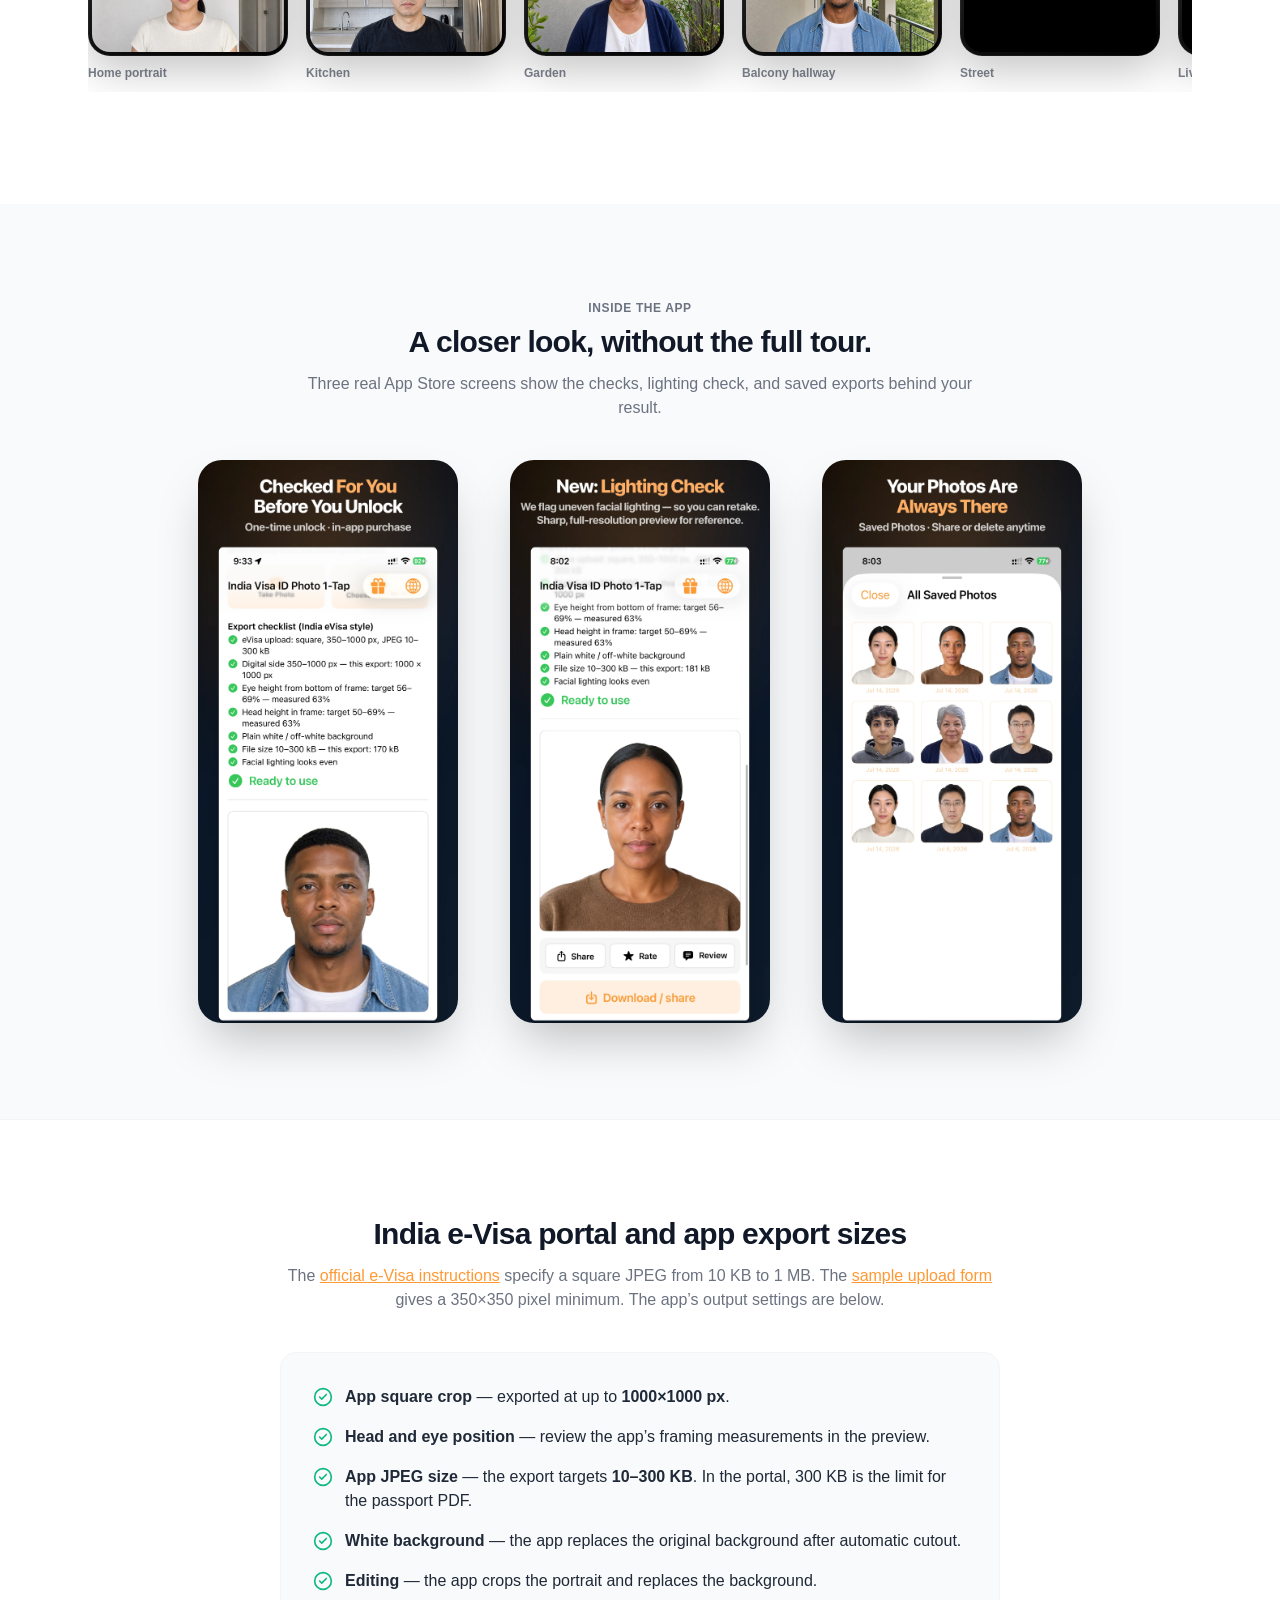
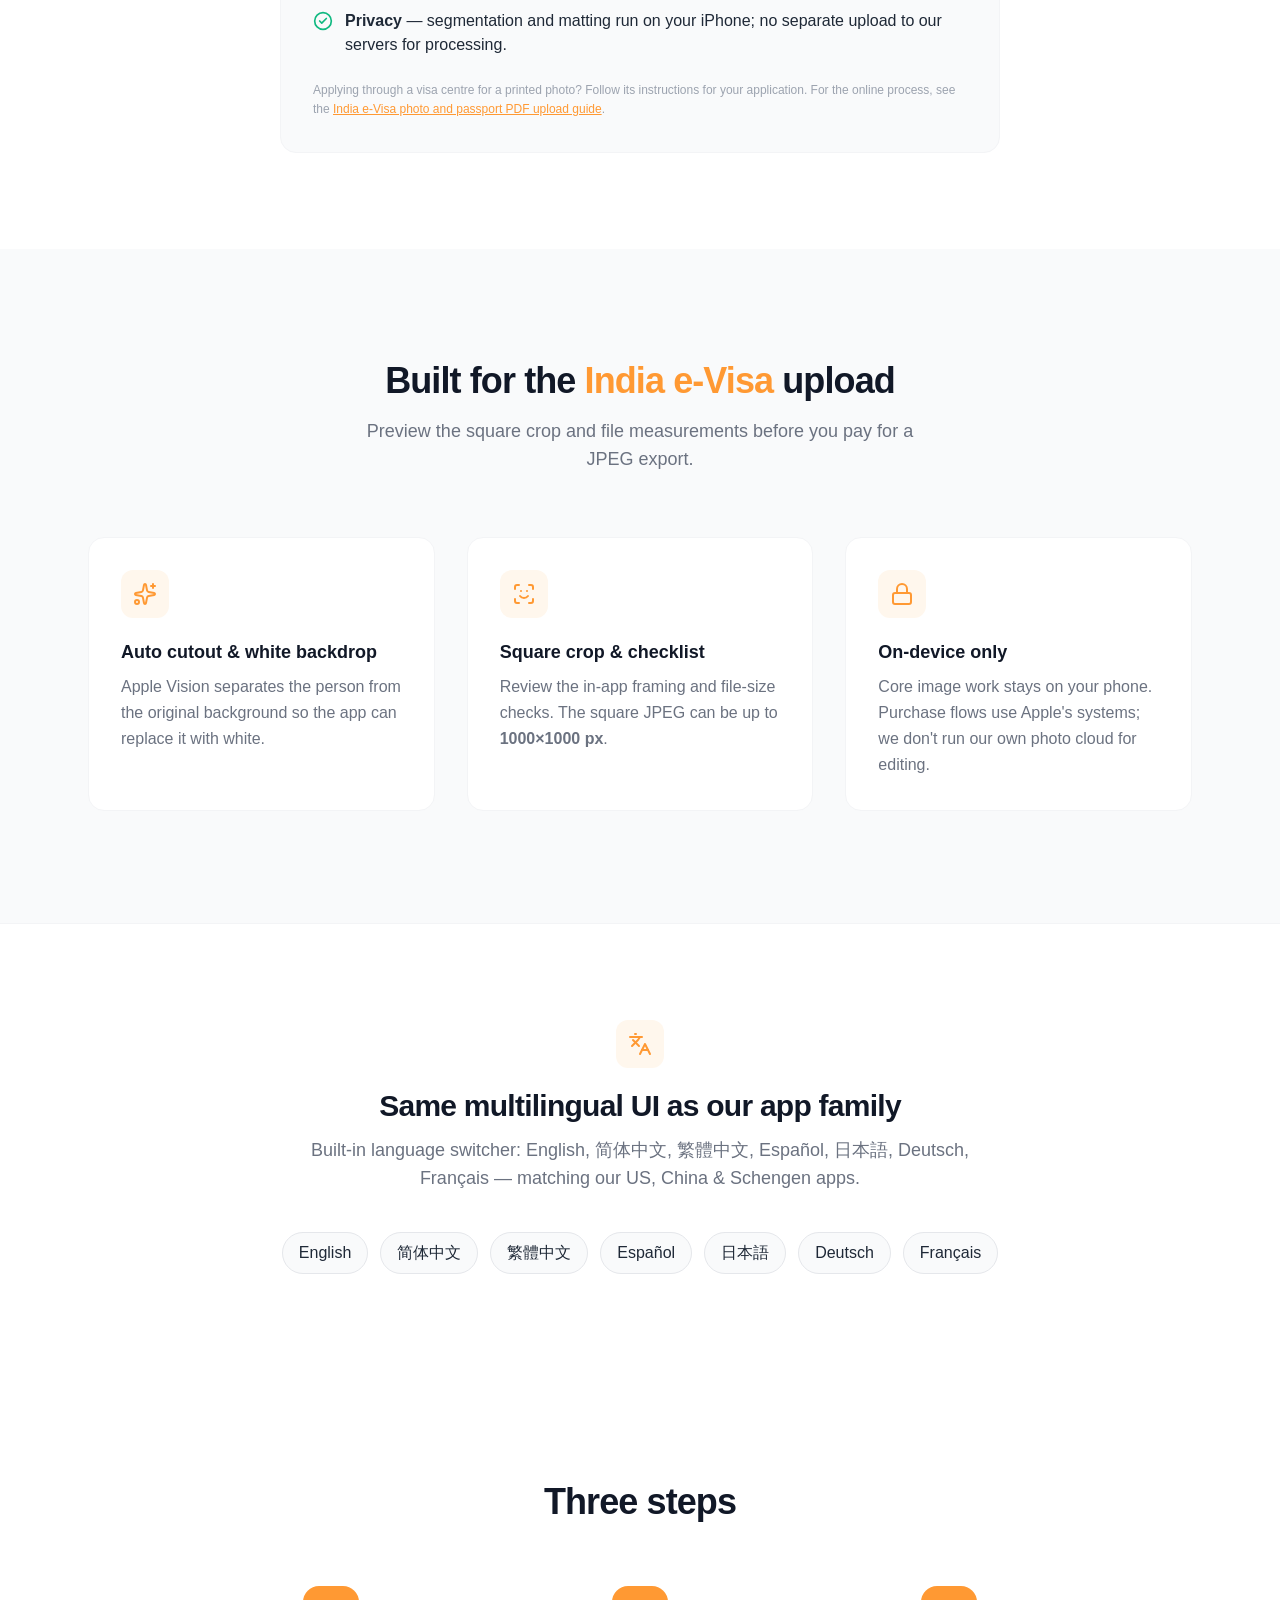
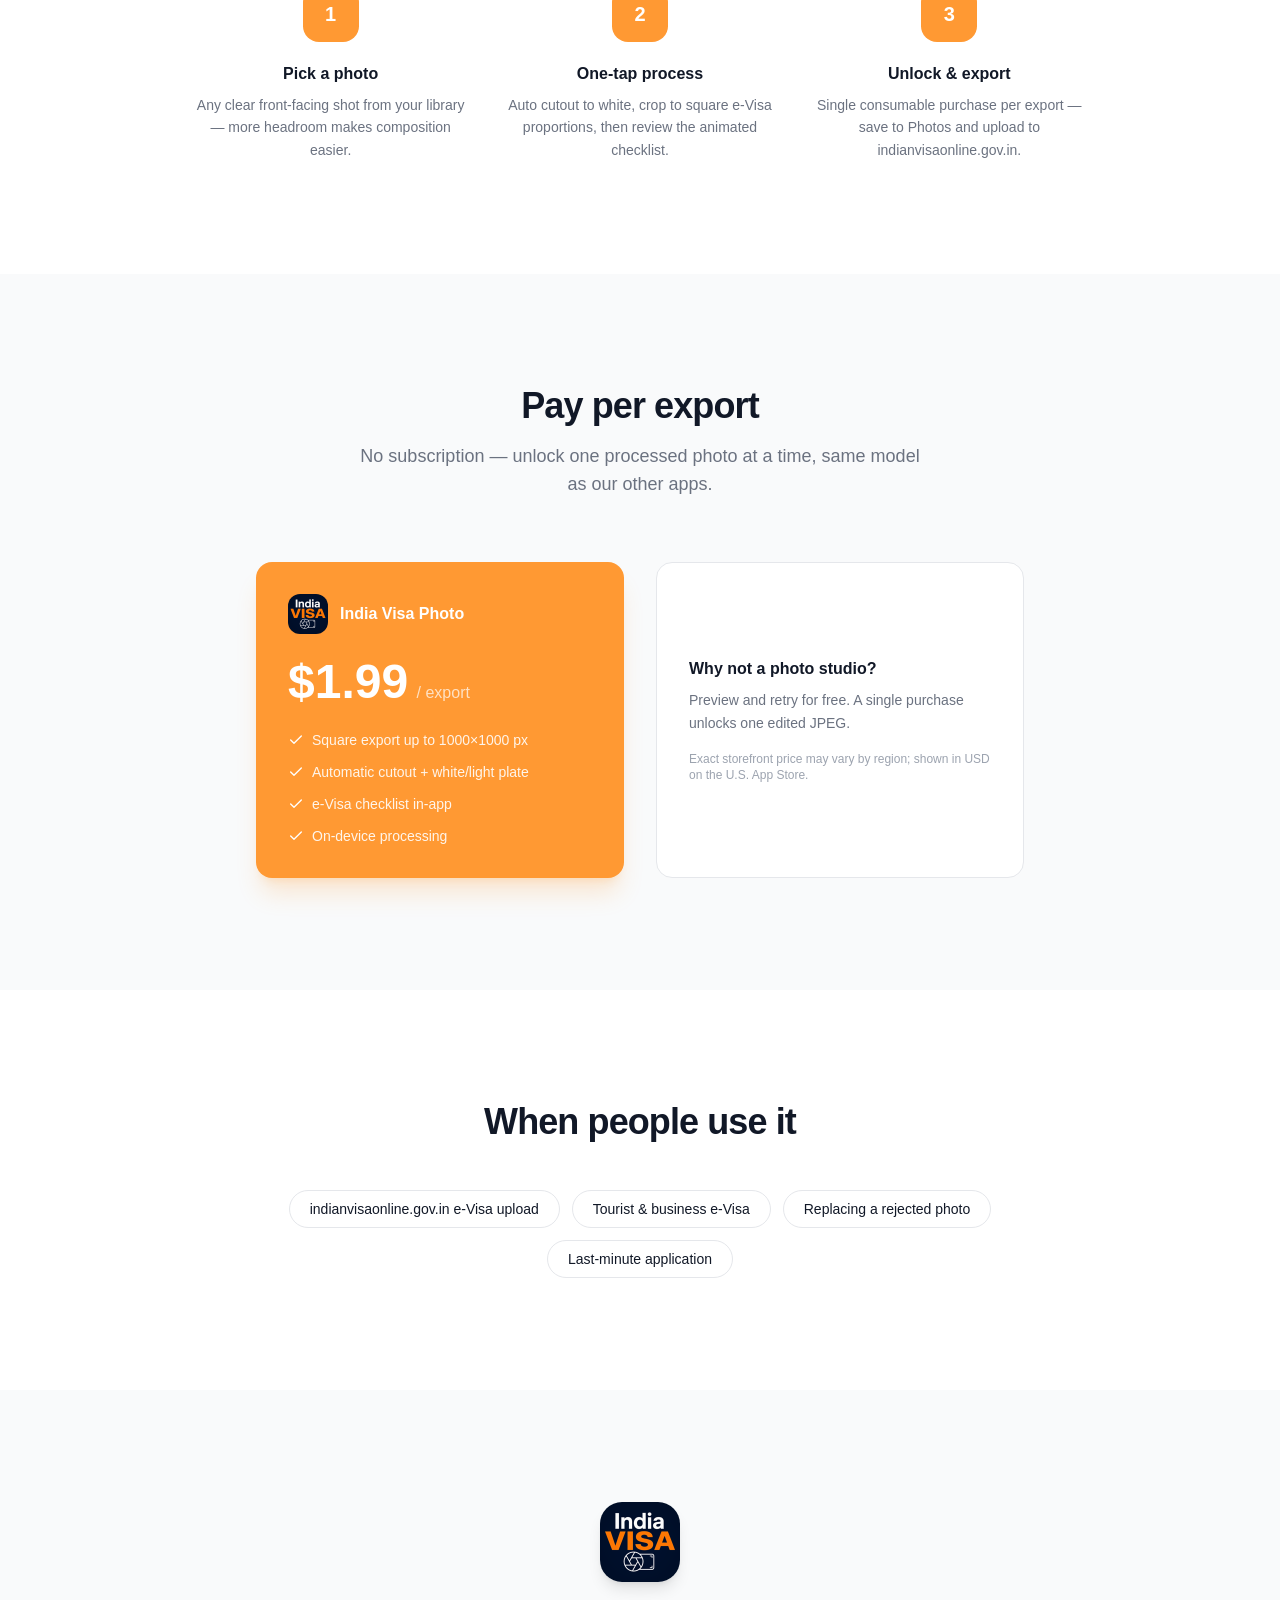
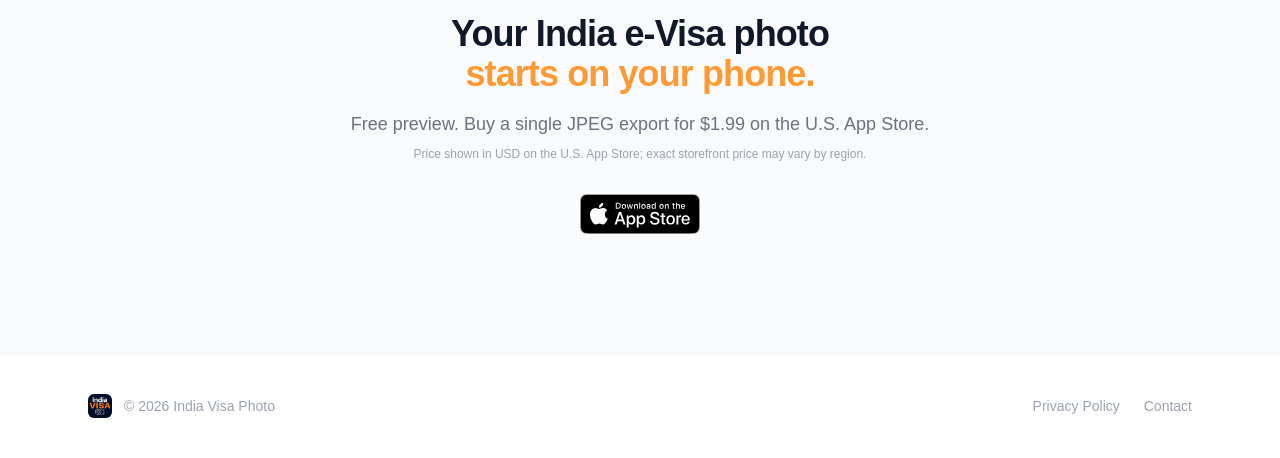
==== commit 71268940: "Distinguish India e-Visa portal rules from app exports" ====
--- a/index.html
+++ b/index.html
@@ -3,22 +3,22 @@
 <head>
     <meta charset="UTF-8">
     <meta name="viewport" content="width=device-width, initial-scale=1.0">
-    <title>India Visa Photo — eVisa digital photo, one tap, on-device</title>
-    <meta name="description" content="Turn any portrait into a compliant India eVisa digital photo: automatic background removal, square 1000×1000 px export, and on-device privacy. For iPhone.">
+    <title>India e-Visa Photo | Square JPEG, free preview on iPhone</title>
+    <meta name="description" content="Prepare and preview a square India e-Visa JPEG on iPhone. The app exports up to 1000×1000 pixels and targets 10–300 KB. Free preview, pay per export.">
     <link rel="canonical" href="https://india.visaphoto1tap.com/">
     <link rel="icon" type="image/png" href="AppIcon.png">
     <link rel="apple-touch-icon" href="AppIcon.png">
     <meta name="theme-color" content="#ff9933">
     <meta property="og:type" content="website">
     <meta property="og:url" content="https://india.visaphoto1tap.com/">
-    <meta property="og:title" content="India Visa Photo — eVisa digital photo, one tap, on-device">
-    <meta property="og:description" content="Turn any portrait into a compliant India eVisa digital photo: automatic background removal, square 1000×1000 px export, and on-device privacy. For iPhone.">
+    <meta property="og:title" content="India e-Visa Photo | Square JPEG, free preview on iPhone">
+    <meta property="og:description" content="Prepare and preview a square India e-Visa JPEG on iPhone. The app exports up to 1000×1000 pixels and targets 10–300 KB. Free preview, pay per export.">
     <meta property="og:image" content="https://india.visaphoto1tap.com/AppIcon.png">
     <meta property="og:image:width" content="1024">
     <meta property="og:image:height" content="1024">
     <meta name="twitter:card" content="summary_large_image">
-    <meta name="twitter:title" content="India Visa Photo — eVisa digital photo, one tap, on-device">
-    <meta name="twitter:description" content="Turn any portrait into a compliant India eVisa digital photo: automatic background removal, square 1000×1000 px export, and on-device privacy. For iPhone.">
+    <meta name="twitter:title" content="India e-Visa Photo | Square JPEG, free preview on iPhone">
+    <meta name="twitter:description" content="Prepare and preview a square India e-Visa JPEG on iPhone. The app exports up to 1000×1000 pixels and targets 10–300 KB. Free preview, pay per export.">
     <meta name="twitter:image" content="https://india.visaphoto1tap.com/AppIcon.png">
     <script type="application/ld+json">
 {
@@ -27,12 +27,12 @@
   "name": "India Visa Photo",
   "url": "https://india.visaphoto1tap.com/",
   "image": "https://india.visaphoto1tap.com/AppIcon.png",
-  "description": "Turn any portrait into a compliant India eVisa digital photo: automatic background removal, square 1000×1000 px export, and on-device privacy. For iPhone.",
+  "description": "Prepare and preview a square India e-Visa JPEG on iPhone. The app exports up to 1000×1000 pixels and targets 10–300 KB. Free preview, pay per export.",
   "operatingSystem": "iOS 17.0 or later",
   "applicationCategory": "PhotographyApplication",
   "offers": {
     "@type": "Offer",
-    "price": "1.99",
+    "price": "0",
     "priceCurrency": "USD"
   },
   "downloadUrl": "https://apps.apple.com/app/id6787617860"
@@ -258,7 +258,7 @@
             </a>
             </div>
         </div>
-        <a href="https://apps.apple.com/app/id6787617860" target="_blank" rel="noopener noreferrer" class="bg-brand text-white px-4 py-1.5 rounded-full text-sm font-medium hover:bg-brand-dark transition">Download</a>
+        <a href="https://apps.apple.com/app/apple-store/id6787617860?pt=128765534&amp;ct=india-website-20261117&amp;mt=8" target="_blank" rel="noopener noreferrer" class="inline-flex"><img src="/assets/app-store.svg" width="120" height="40" alt="Download on the App Store"></a>
             </div>
         </div>
     </nav>
@@ -276,21 +276,18 @@
                 <h1 class="text-4xl sm:text-5xl md:text-6xl font-bold tracking-tight leading-tight mb-6">
                     <span class="text-white">One-Tap</span><br>
                     <span class="text-brand">India Visa Photo</span><br>
-                    <span class="text-gray-200 text-3xl sm:text-4xl md:text-5xl font-semibold">Square format. Upload-ready.</span>
+                    <span class="text-gray-200 text-3xl sm:text-4xl md:text-5xl font-semibold">Square JPEG. Free preview.</span>
                 </h1>
 
                 <p class="text-lg md:text-xl text-gray-300 max-w-xl mx-auto mb-10 leading-relaxed">
-                    Built for the <strong class="text-white">indianvisaonline.gov.in</strong> e-Visa upload — automatic background removal, a square export sized for the portal, and a live checklist before you pay. Same proven pipeline as our US &amp; China apps.
+                    Crop a portrait to a <strong class="text-white">square JPEG</strong>, replace the background with white and preview the app’s framing and file-size checks for free.
                 </p>
 
                 <div id="download" class="flex flex-col sm:flex-row items-center justify-center gap-4">
-                    <a href="https://apps.apple.com/app/id6787617860" target="_blank" rel="noopener noreferrer" class="inline-flex items-center gap-2 bg-white text-navy px-8 py-3.5 rounded-xl font-semibold hover:bg-gray-100 transition text-base">
-                        <svg xmlns="http://www.w3.org/2000/svg" width="24" height="24" viewBox="0 0 24 24" fill="none" stroke="currentColor" stroke-width="2" stroke-linecap="round" stroke-linejoin="round" class="w-5 h-5 lucide lucide-download" aria-hidden="true" focusable="false"><path d="M12 15V3"></path><path d="M21 15v4a2 2 0 0 1-2 2H5a2 2 0 0 1-2-2v-4"></path><path d="m7 10 5 5 5-5"></path></svg>
-                        Download on the App Store
-                    </a>
+                    <a href="https://apps.apple.com/app/apple-store/id6787617860?pt=128765534&amp;ct=india-website-20261117&amp;mt=8" target="_blank" rel="noopener noreferrer" class="inline-flex"><img src="/assets/app-store.svg" width="120" height="40" alt="Download on the App Store"></a>
                 </div>
                 <p class="text-gray-500 text-sm mt-4">iOS 17+ &middot; iPhone</p>
-                <p class="text-gray-500 text-sm mt-1">$1.99 per photo &middot; no subscription &middot; free unlimited retries</p>
+                <p class="text-gray-500 text-sm mt-1">Free preview and retries &middot; $1.99 USD per JPEG export on the U.S. App Store</p>
                 </div>
 
                 <!-- Product visual: two matching real app screens, same person -->
@@ -343,7 +340,7 @@
         <div class="max-w-6xl mx-auto px-6">
             <div class="text-center mb-14">
                 <p class="text-gray-500 text-xs font-semibold uppercase tracking-wider mb-2">Real exports</p>
-                <h2 class="text-3xl md:text-4xl font-bold tracking-tight mb-4">Any background in.<br><span class="text-brand">Compliant eVisa photo</span> out.</h2>
+                <h2 class="text-3xl md:text-4xl font-bold tracking-tight mb-4">Square <span class="text-brand">e-Visa photo examples</span></h2>
                 <p class="text-gray-500 text-lg max-w-3xl mx-auto">Real examples: kitchen, garden, hallway, street, living room, home — then clean cutouts on white, cropped to a <strong class="text-gray-700">square 1000×1000 px</strong> eVisa photo.</p>
             </div>
 
@@ -419,37 +416,37 @@
     <section id="compliance-checklist" class="py-16 md:py-24 bg-white border-t border-gray-100">
         <div class="max-w-3xl mx-auto px-6">
             <div class="text-center mb-10">
-                <h2 class="text-2xl md:text-3xl font-bold tracking-tight mb-3">What we optimize for (India e-Visa)</h2>
-                <p class="text-gray-500">The app guides composition toward the digital photo spec published on <strong>indianvisaonline.gov.in</strong>. Always confirm the latest rules before you submit — government portals can change limits without much notice.</p>
+                <h2 class="text-2xl md:text-3xl font-bold tracking-tight mb-3">India e-Visa portal and app export sizes</h2>
+                <p class="text-gray-500">The <a class="text-brand underline" href="https://indianvisaonline.gov.in/visa/tvoa.html">official e-Visa instructions</a> specify a square JPEG from 10 KB to 1 MB. The <a class="text-brand underline" href="https://indianvisaonline.gov.in/evisa/images/SampleForm.pdf">sample upload form</a> gives a 350×350 pixel minimum. The app’s output settings are below.</p>
             </div>
             <div class="bg-gray-50 rounded-2xl border border-gray-100 p-6 md:p-8">
                 <ul class="space-y-4 text-left text-sm md:text-base text-gray-800">
                     <li class="compliance-row flex items-start gap-3">
                         <svg xmlns="http://www.w3.org/2000/svg" width="24" height="24" viewBox="0 0 24 24" fill="none" stroke="currentColor" stroke-width="2" stroke-linecap="round" stroke-linejoin="round" class="w-5 h-5 text-emerald-500 flex-shrink-0 mt-0.5 lucide lucide-check-circle-2" aria-hidden="true" focusable="false"><circle cx="12" cy="12" r="10"></circle><path d="m16 9-5.5 5.5L8 12"></path></svg>
-                        <span><strong>Square canvas</strong> &mdash; exported up to <strong>1000×1000 px</strong>, within the portal's 350–1000 px allowed range.</span>
+                        <span><strong>App square crop</strong> &mdash; exported at up to <strong>1000×1000 px</strong>.</span>
                     </li>
                     <li class="compliance-row flex items-start gap-3">
                         <svg xmlns="http://www.w3.org/2000/svg" width="24" height="24" viewBox="0 0 24 24" fill="none" stroke="currentColor" stroke-width="2" stroke-linecap="round" stroke-linejoin="round" class="w-5 h-5 text-emerald-500 flex-shrink-0 mt-0.5 lucide lucide-check-circle-2" aria-hidden="true" focusable="false"><circle cx="12" cy="12" r="10"></circle><path d="m16 9-5.5 5.5L8 12"></path></svg>
-                        <span><strong>Head &amp; eye position</strong> &mdash; head height and eye height held to the portal's 1–1⅜ in / 1⅛–1⅜ in bands (of an implicit 2×2 in frame).</span>
+                        <span><strong>Head and eye position</strong> &mdash; review the app’s framing measurements in the preview.</span>
                     </li>
                     <li class="compliance-row flex items-start gap-3">
                         <svg xmlns="http://www.w3.org/2000/svg" width="24" height="24" viewBox="0 0 24 24" fill="none" stroke="currentColor" stroke-width="2" stroke-linecap="round" stroke-linejoin="round" class="w-5 h-5 text-emerald-500 flex-shrink-0 mt-0.5 lucide lucide-check-circle-2" aria-hidden="true" focusable="false"><circle cx="12" cy="12" r="10"></circle><path d="m16 9-5.5 5.5L8 12"></path></svg>
-                        <span><strong>JPEG size policy</strong> &mdash; export compressed to fit the portal's <strong>10–300 KB</strong> window.</span>
+                        <span><strong>App JPEG size</strong> &mdash; the export targets <strong>10–300 KB</strong>. In the portal, 300 KB is the limit for the passport PDF.</span>
                     </li>
                     <li class="compliance-row flex items-start gap-3">
                         <svg xmlns="http://www.w3.org/2000/svg" width="24" height="24" viewBox="0 0 24 24" fill="none" stroke="currentColor" stroke-width="2" stroke-linecap="round" stroke-linejoin="round" class="w-5 h-5 text-emerald-500 flex-shrink-0 mt-0.5 lucide lucide-check-circle-2" aria-hidden="true" focusable="false"><circle cx="12" cy="12" r="10"></circle><path d="m16 9-5.5 5.5L8 12"></path></svg>
-                        <span><strong>Plain white/light background</strong> &mdash; after automatic cutout, no shadows or border.</span>
+                        <span><strong>White background</strong> &mdash; the app replaces the original background after automatic cutout.</span>
                     </li>
                     <li class="compliance-row flex items-start gap-3">
                         <svg xmlns="http://www.w3.org/2000/svg" width="24" height="24" viewBox="0 0 24 24" fill="none" stroke="currentColor" stroke-width="2" stroke-linecap="round" stroke-linejoin="round" class="w-5 h-5 text-emerald-500 flex-shrink-0 mt-0.5 lucide lucide-check-circle-2" aria-hidden="true" focusable="false"><circle cx="12" cy="12" r="10"></circle><path d="m16 9-5.5 5.5L8 12"></path></svg>
-                        <span><strong>No face reshaping</strong> &mdash; segmentation and cropping only; we don't slim or resize facial geometry.</span>
+                        <span><strong>Editing</strong> &mdash; the app crops the portrait and replaces the background.</span>
                     </li>
                     <li class="compliance-row flex items-start gap-3">
                         <svg xmlns="http://www.w3.org/2000/svg" width="24" height="24" viewBox="0 0 24 24" fill="none" stroke="currentColor" stroke-width="2" stroke-linecap="round" stroke-linejoin="round" class="w-5 h-5 text-emerald-500 flex-shrink-0 mt-0.5 lucide lucide-check-circle-2" aria-hidden="true" focusable="false"><circle cx="12" cy="12" r="10"></circle><path d="m16 9-5.5 5.5L8 12"></path></svg>
                         <span><strong>Privacy</strong> &mdash; segmentation and matting run on your iPhone; no separate upload to our servers for processing.</span>
                     </li>
                 </ul>
-                <p class="text-xs text-gray-400 mt-6 leading-relaxed">This app targets the e-Visa <strong>online upload</strong> spec. If you're applying through a visa application center for a printed photo (2×2 in / 50×50 mm), confirm the face-height figure with them — it differs slightly from the digital rule. Final acceptance is always at the discretion of the Indian government portal or visa application center you use.</p>
+                <p class="text-xs text-gray-400 mt-6 leading-relaxed">Applying through a visa centre for a printed photo? Follow its instructions for your application. For the online process, see the <a class="text-brand underline" href="https://visaphoto1tap.com/guides/india-e-visa-photo-requirements.html">India e-Visa photo and passport PDF upload guide</a>.</p>
             </div>
         </div>
     </section>
@@ -458,7 +455,7 @@
         <div class="max-w-6xl mx-auto px-6">
             <div class="text-center mb-16">
                 <h2 class="text-3xl md:text-4xl font-bold tracking-tight mb-4">Built for the <span class="text-brand">India e-Visa</span> upload</h2>
-                <p class="text-gray-500 text-lg max-w-xl mx-auto">One tap from photo library to a compliant square portrait — sized and checked for the online portal.</p>
+                <p class="text-gray-500 text-lg max-w-xl mx-auto">Preview the square crop and file measurements before you pay for a JPEG export.</p>
             </div>
 
             <div class="grid md:grid-cols-3 gap-8">
@@ -468,7 +465,7 @@
                     </div>
                     <h3 class="text-lg font-semibold mb-2">Auto cutout &amp; white backdrop</h3>
                     <p class="text-gray-500 leading-relaxed">
-                        Apple Vision–powered segmentation removes busy backgrounds and drops you onto a clean plain plate — the starting point the portal expects.
+                        Apple Vision separates the person from the original background so the app can replace it with white.
                     </p>
                 </div>
                 <div class="card-hover bg-white border border-gray-100 rounded-2xl p-8">
@@ -477,7 +474,7 @@
                     </div>
                     <h3 class="text-lg font-semibold mb-2">Square crop &amp; checklist</h3>
                     <p class="text-gray-500 leading-relaxed">
-                        Framing and readouts aligned to the e-Visa reference proportions, exported up to <strong>1000×1000 px</strong> inside the allowed pixel window.
+                        Review the in-app framing and file-size checks. The square JPEG can be up to <strong>1000×1000 px</strong>.
                     </p>
                 </div>
                 <div class="card-hover bg-white border border-gray-100 rounded-2xl p-8">
@@ -564,7 +561,7 @@
                 </div>
                 <div class="bg-white border border-gray-200 rounded-2xl p-8 flex flex-col justify-center">
                     <h3 class="font-semibold text-gray-900 mb-2">Why not a photo studio?</h3>
-                    <p class="text-gray-500 text-sm leading-relaxed mb-4">Studios work great when you're already there — this app is for when you already have a decent phone photo and want an upload-ready file fast, privately, and repeatably.</p>
+                    <p class="text-gray-500 text-sm leading-relaxed mb-4">Preview and retry for free. A single purchase unlocks one edited JPEG.</p>
                     <p class="text-xs text-gray-400">Exact storefront price may vary by region; shown in USD on the U.S. App Store.</p>
                 </div>
             </div>
@@ -589,12 +586,9 @@
         <div class="max-w-3xl mx-auto px-6 text-center">
             <img src="assets/icons/india.webp" alt="" class="w-20 h-20 rounded-[22px] mx-auto mb-8 shadow-lg" width="160" height="160" decoding="async" loading="lazy">
             <h2 class="text-3xl md:text-4xl font-bold tracking-tight mb-4">Your India e-Visa photo<br><span class="text-brand">starts on your phone.</span></h2>
-            <p class="text-gray-500 text-lg mb-2">Now on the App Store — $1.99 per full-resolution export.</p>
+            <p class="text-gray-500 text-lg mb-2">Free preview. Buy a single JPEG export for $1.99 on the U.S. App Store.</p>
             <p class="text-xs text-gray-400 mb-8">Price shown in USD on the U.S. App Store; exact storefront price may vary by region.</p>
-            <a href="https://apps.apple.com/app/id6787617860" target="_blank" rel="noopener noreferrer" class="inline-flex items-center gap-2 bg-brand text-white px-8 py-4 rounded-xl font-semibold hover:bg-brand-dark transition text-base">
-                <svg xmlns="http://www.w3.org/2000/svg" width="24" height="24" viewBox="0 0 24 24" fill="none" stroke="currentColor" stroke-width="2" stroke-linecap="round" stroke-linejoin="round" class="w-5 h-5 lucide lucide-download" aria-hidden="true" focusable="false"><path d="M12 15V3"></path><path d="M21 15v4a2 2 0 0 1-2 2H5a2 2 0 0 1-2-2v-4"></path><path d="m7 10 5 5 5-5"></path></svg>
-                Download on the App Store
-            </a>
+            <a href="https://apps.apple.com/app/apple-store/id6787617860?pt=128765534&amp;ct=india-website-20261117&amp;mt=8" target="_blank" rel="noopener noreferrer" class="inline-flex"><img src="/assets/app-store.svg" width="120" height="40" alt="Download on the App Store"></a>
         </div>
     </section>
 
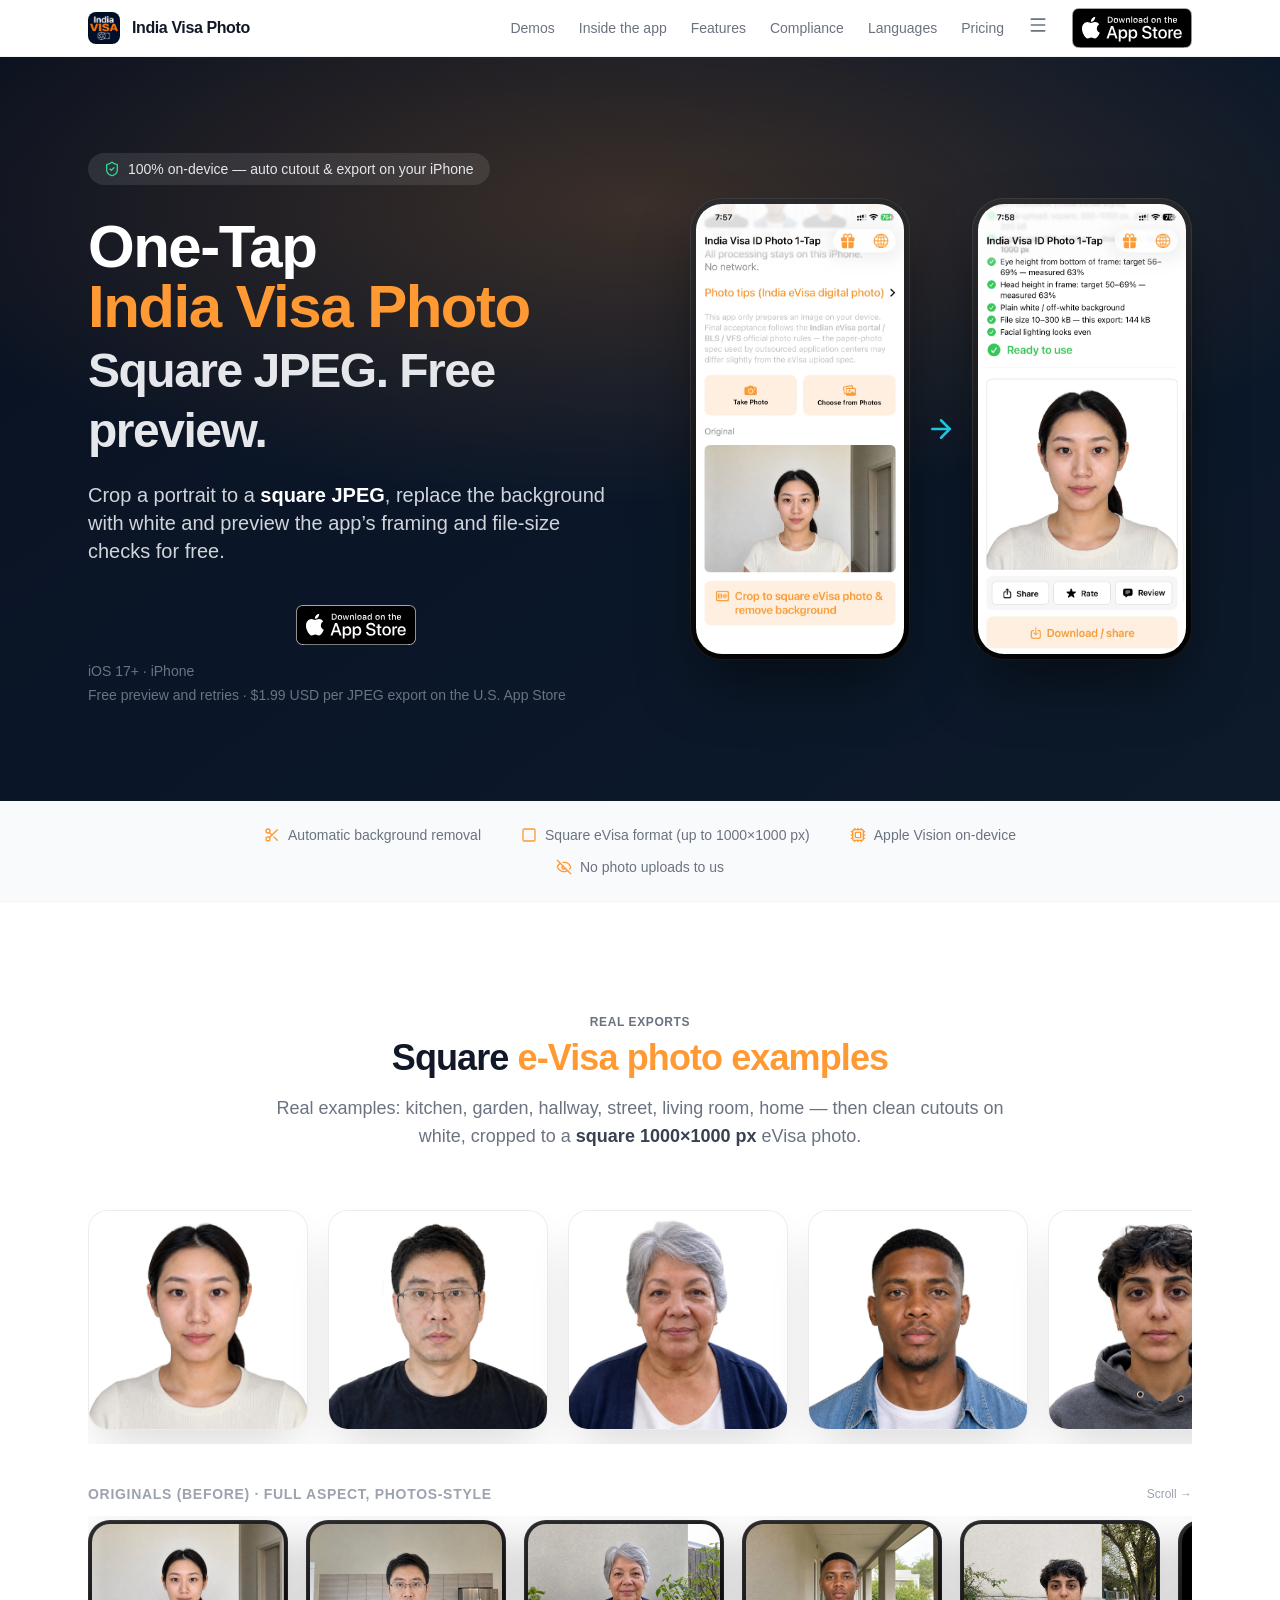
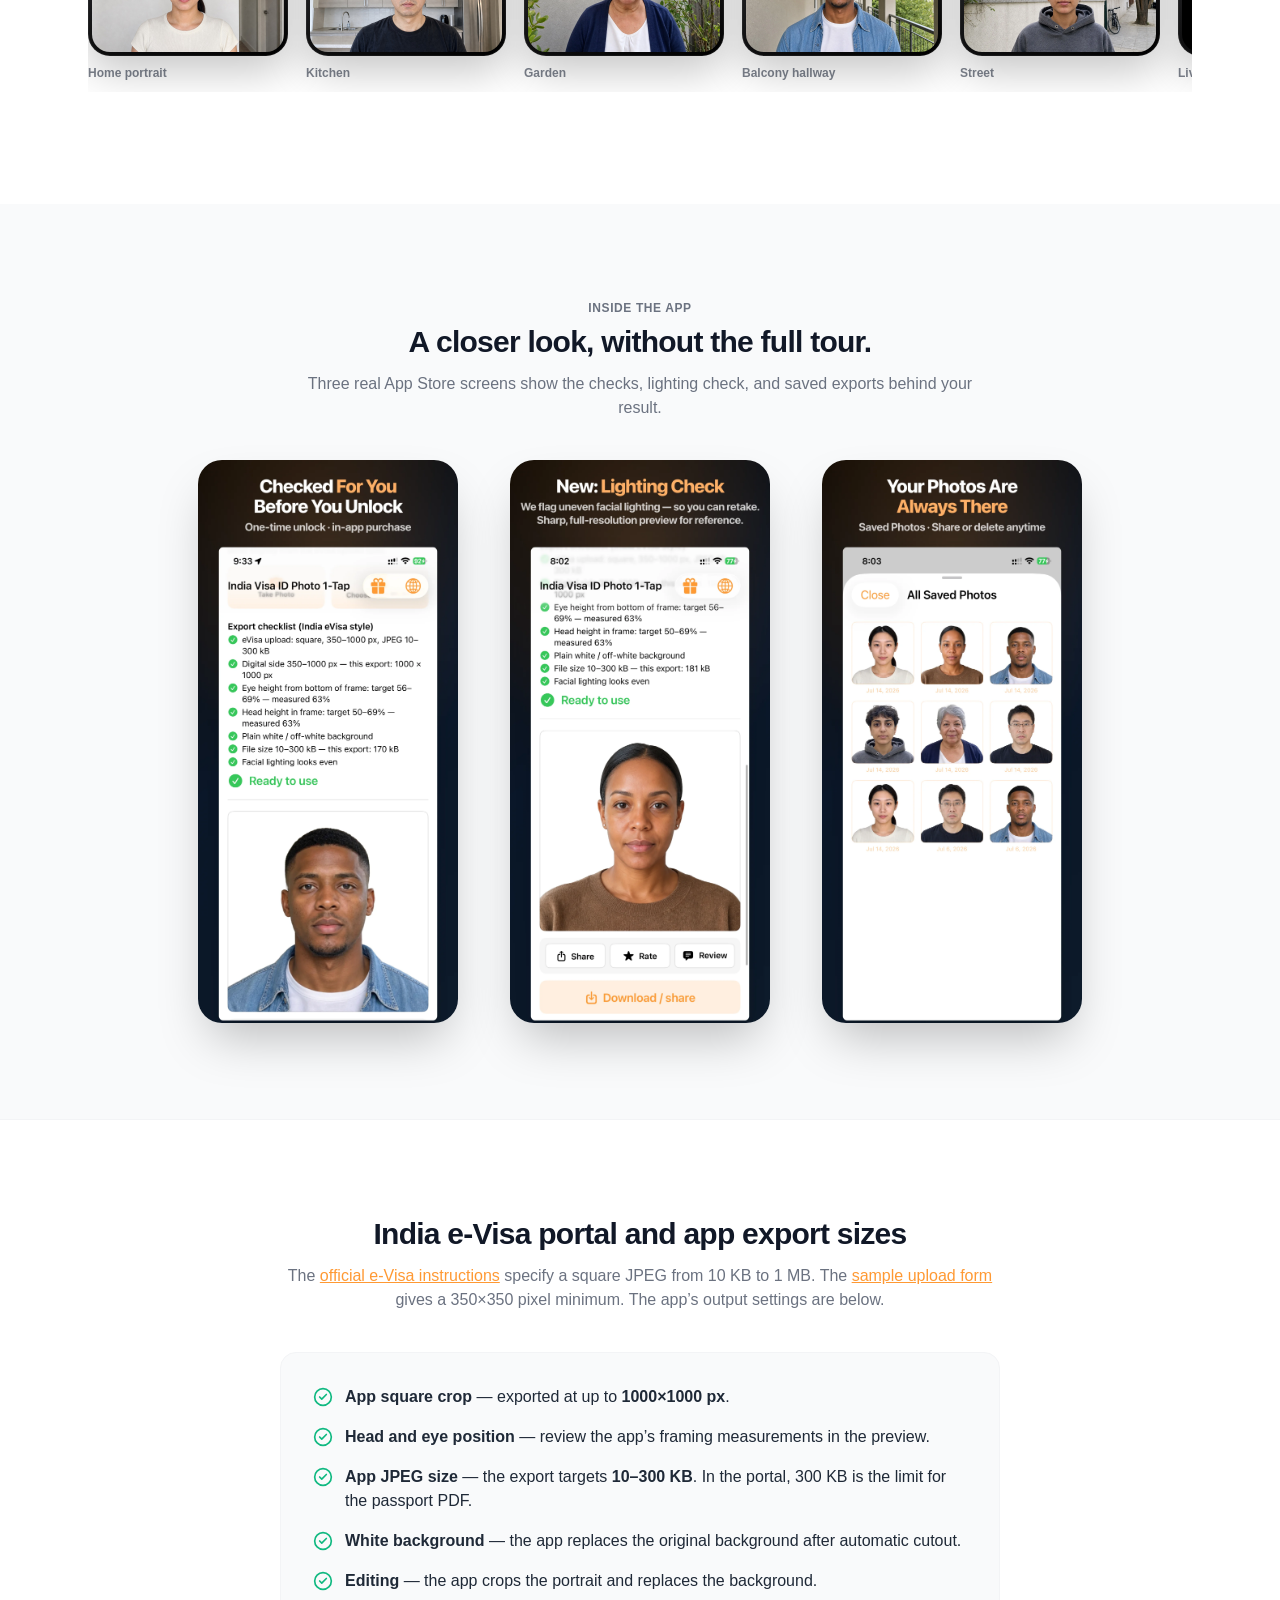
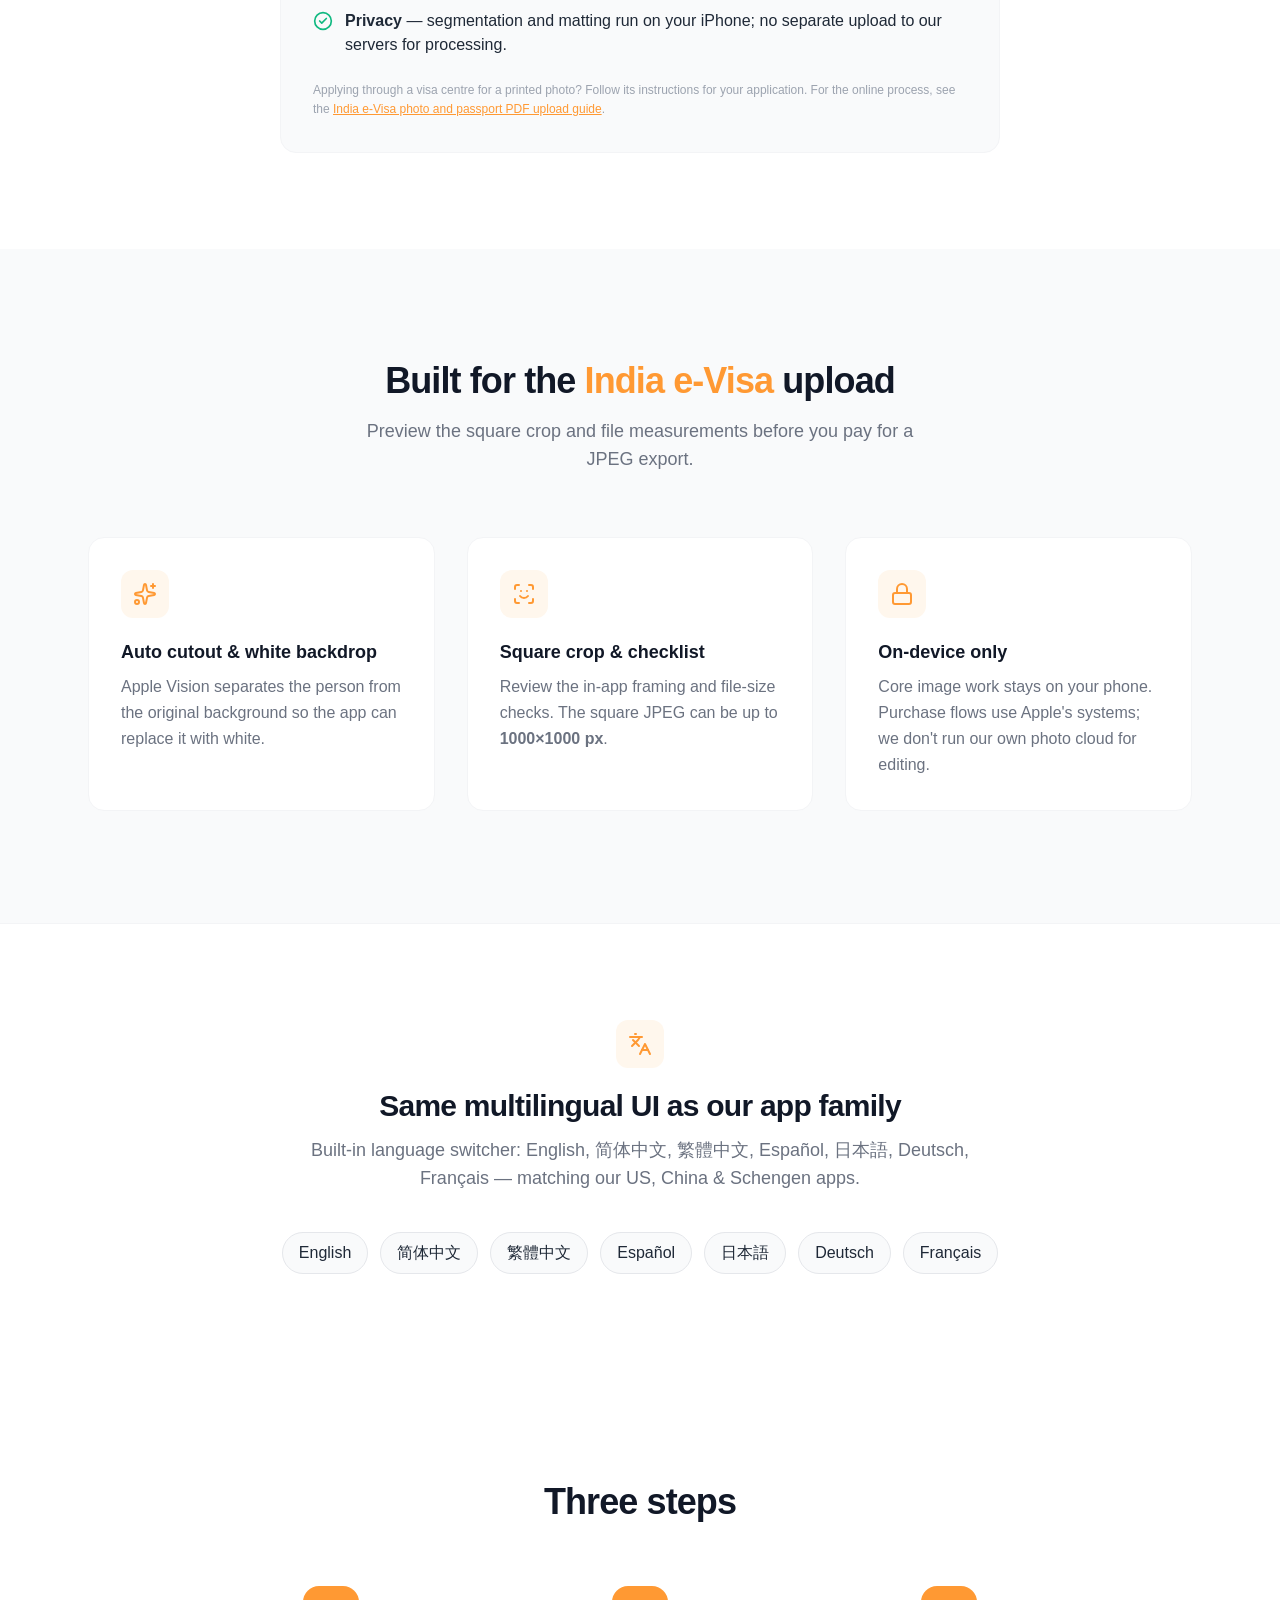
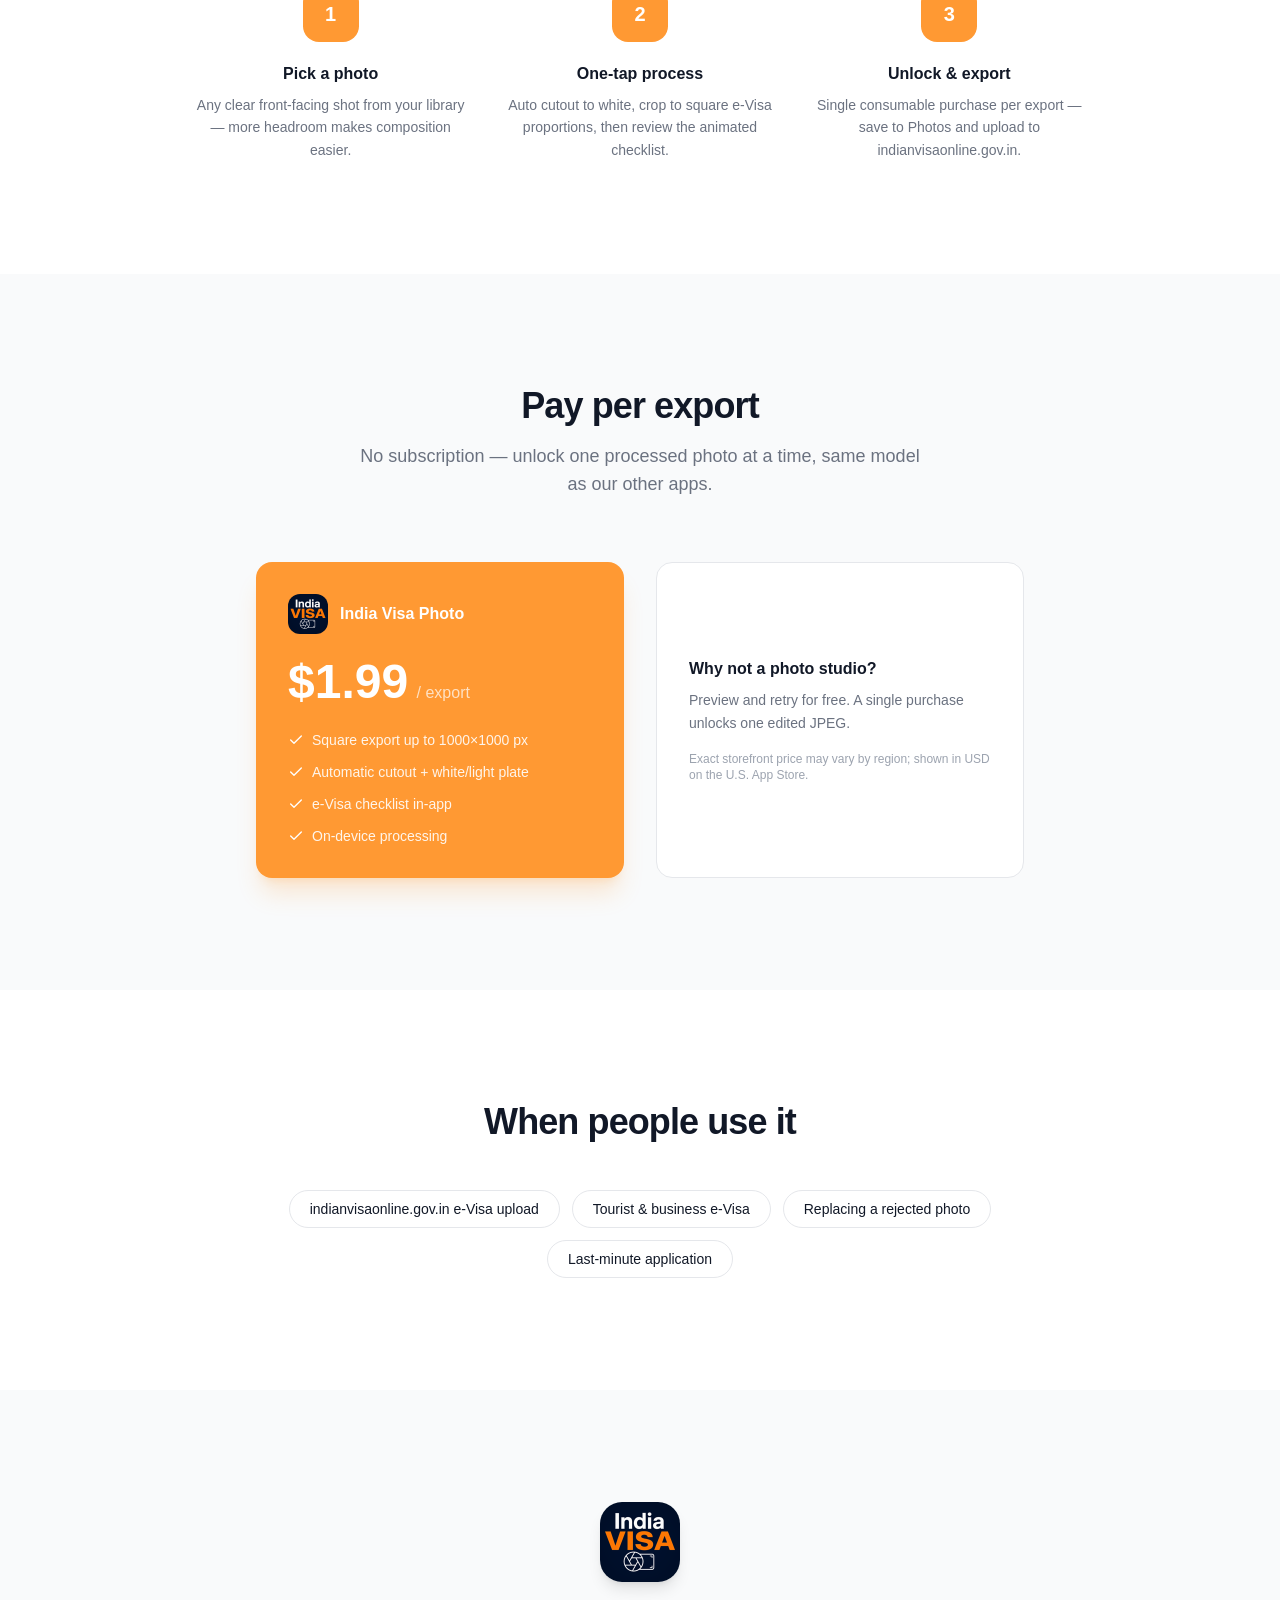
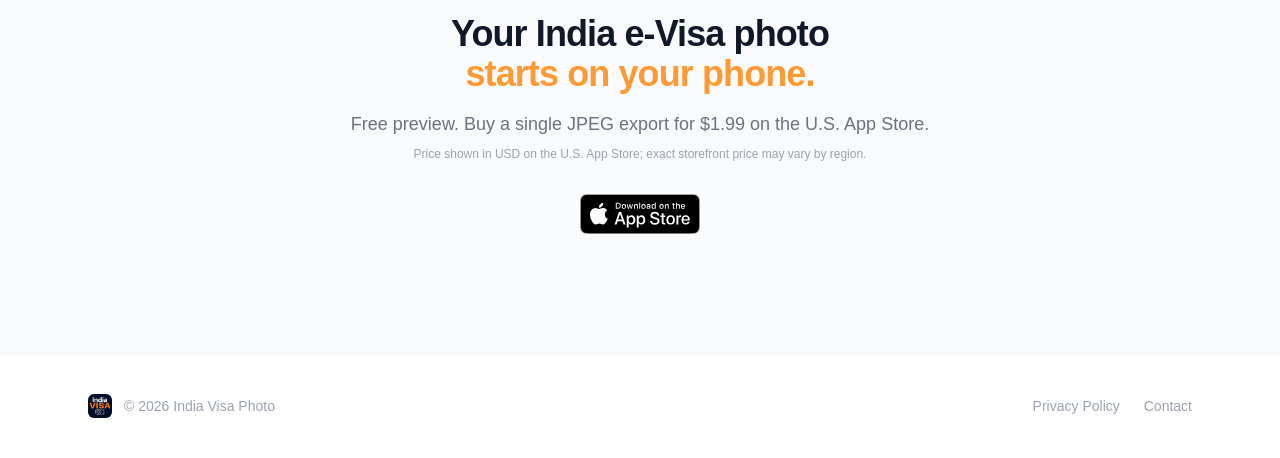
==== commit 788260d3: "Attribute direct store visits to each website page" ====
--- a/index.html
+++ b/index.html
@@ -209,7 +209,7 @@
 <!-- Cloudflare Web Analytics --><script type="module" src="https://static.cloudflareinsights.com/beacon.min.js" data-cf-beacon='{"token": "2652101b025045aa896ceeb2e3f7d92d"}'></script><!-- End Cloudflare Web Analytics -->
 <!-- Icons: inline SVG from Lucide (https://lucide.dev), ISC License, see assets/licenses/lucide.txt -->
 <link rel="stylesheet" href="assets/tailwind.css">
-</head>
+<script defer src="/assets/store-clicks-v1.js"></script></head>
 <body class="bg-white text-gray-900 font-sans antialiased">
 
     <nav class="sticky top-0 z-50 bg-white/80 backdrop-blur-lg border-b border-gray-100">
@@ -258,7 +258,7 @@
             </a>
             </div>
         </div>
-        <a href="https://apps.apple.com/app/apple-store/id6787617860?pt=128765534&amp;ct=india-website-20261117&amp;mt=8" target="_blank" rel="noopener noreferrer" class="inline-flex"><img src="/assets/app-store.svg" width="120" height="40" alt="Download on the App Store"></a>
+        <a href="https://apps.apple.com/app/apple-store/id6787617860?pt=128765534&amp;ct=web-in-en-home-india&amp;mt=8" target="_blank" rel="noopener noreferrer" class="inline-flex" data-acquisition-store="app-store" data-acquisition-app="india"><img src="/assets/app-store.svg" width="120" height="40" alt="Download on the App Store"></a>
             </div>
         </div>
     </nav>
@@ -284,7 +284,7 @@
                 </p>
 
                 <div id="download" class="flex flex-col sm:flex-row items-center justify-center gap-4">
-                    <a href="https://apps.apple.com/app/apple-store/id6787617860?pt=128765534&amp;ct=india-website-20261117&amp;mt=8" target="_blank" rel="noopener noreferrer" class="inline-flex"><img src="/assets/app-store.svg" width="120" height="40" alt="Download on the App Store"></a>
+                    <a href="https://apps.apple.com/app/apple-store/id6787617860?pt=128765534&amp;ct=web-in-en-home-india&amp;mt=8" target="_blank" rel="noopener noreferrer" class="inline-flex" data-acquisition-store="app-store" data-acquisition-app="india"><img src="/assets/app-store.svg" width="120" height="40" alt="Download on the App Store"></a>
                 </div>
                 <p class="text-gray-500 text-sm mt-4">iOS 17+ &middot; iPhone</p>
                 <p class="text-gray-500 text-sm mt-1">Free preview and retries &middot; $1.99 USD per JPEG export on the U.S. App Store</p>
@@ -588,7 +588,7 @@
             <h2 class="text-3xl md:text-4xl font-bold tracking-tight mb-4">Your India e-Visa photo<br><span class="text-brand">starts on your phone.</span></h2>
             <p class="text-gray-500 text-lg mb-2">Free preview. Buy a single JPEG export for $1.99 on the U.S. App Store.</p>
             <p class="text-xs text-gray-400 mb-8">Price shown in USD on the U.S. App Store; exact storefront price may vary by region.</p>
-            <a href="https://apps.apple.com/app/apple-store/id6787617860?pt=128765534&amp;ct=india-website-20261117&amp;mt=8" target="_blank" rel="noopener noreferrer" class="inline-flex"><img src="/assets/app-store.svg" width="120" height="40" alt="Download on the App Store"></a>
+            <a href="https://apps.apple.com/app/apple-store/id6787617860?pt=128765534&amp;ct=web-in-en-home-india&amp;mt=8" target="_blank" rel="noopener noreferrer" class="inline-flex" data-acquisition-store="app-store" data-acquisition-app="india"><img src="/assets/app-store.svg" width="120" height="40" alt="Download on the App Store"></a>
         </div>
     </section>
 
